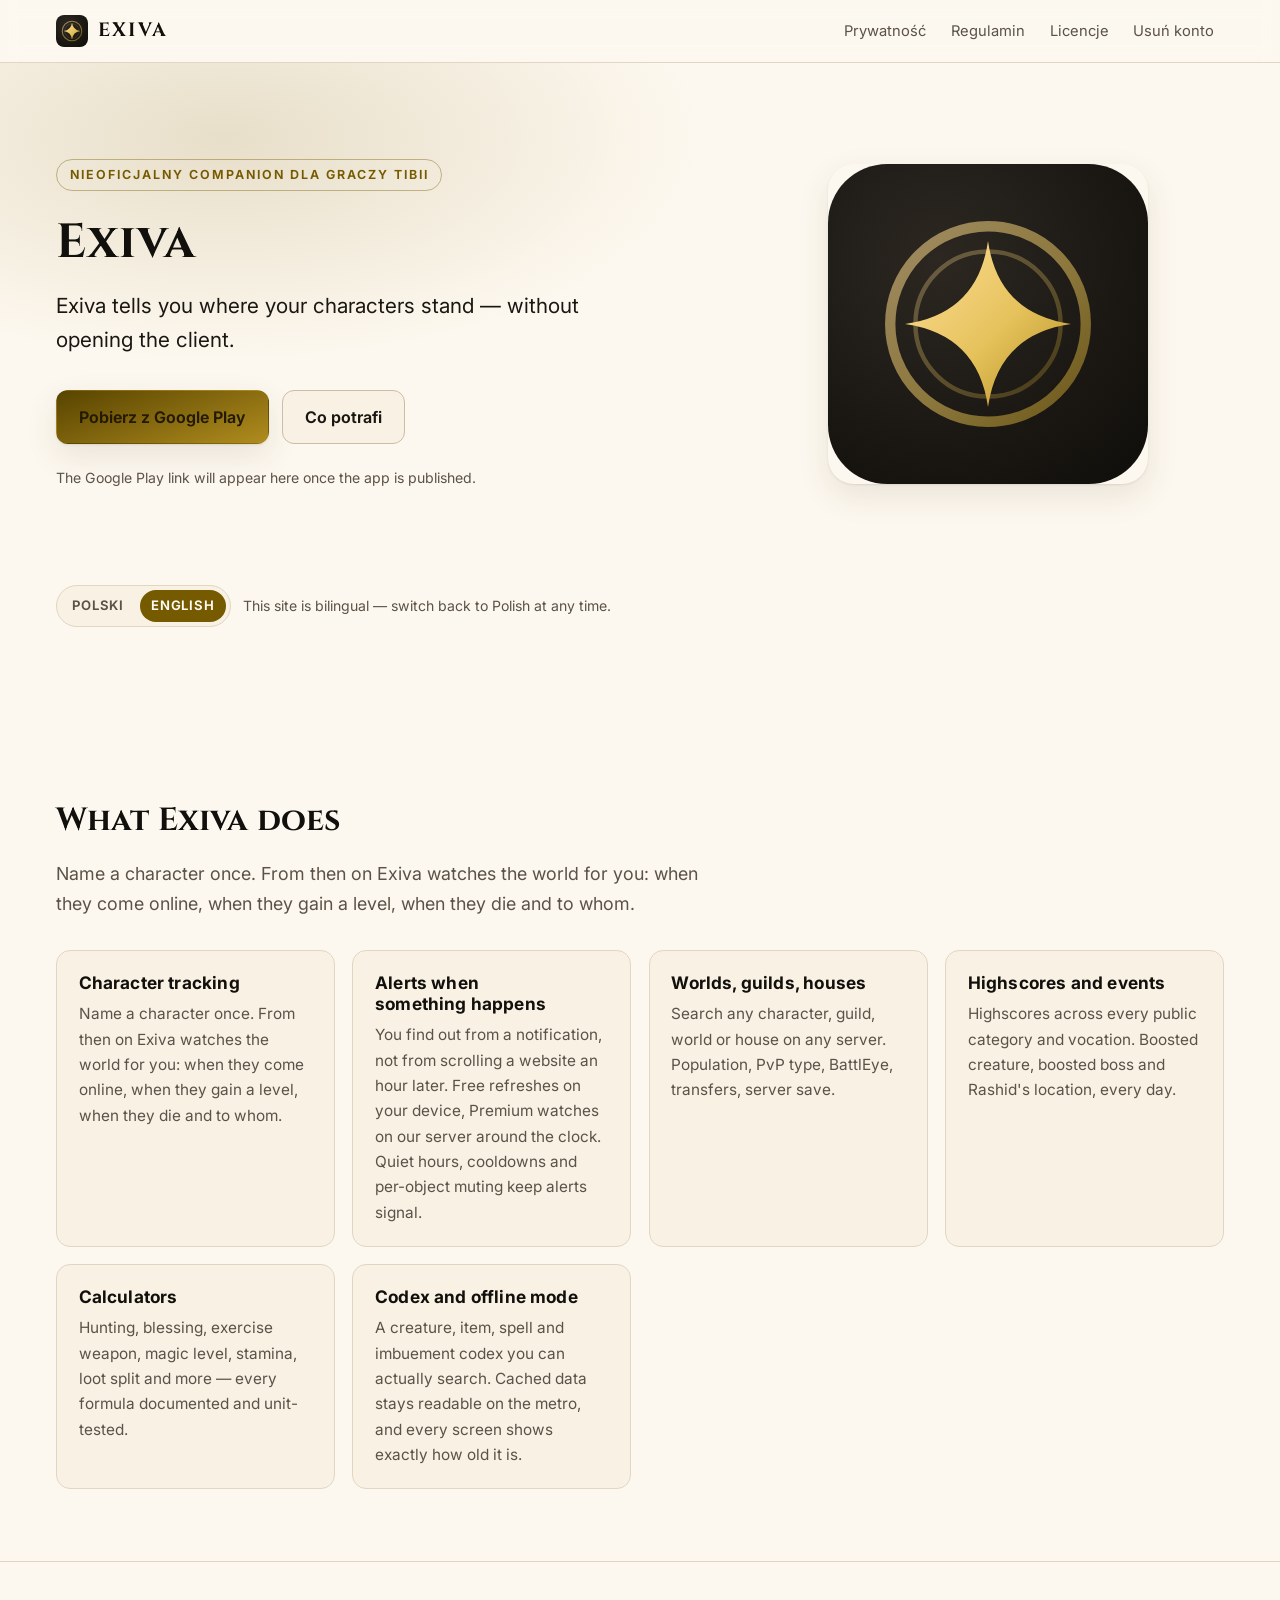
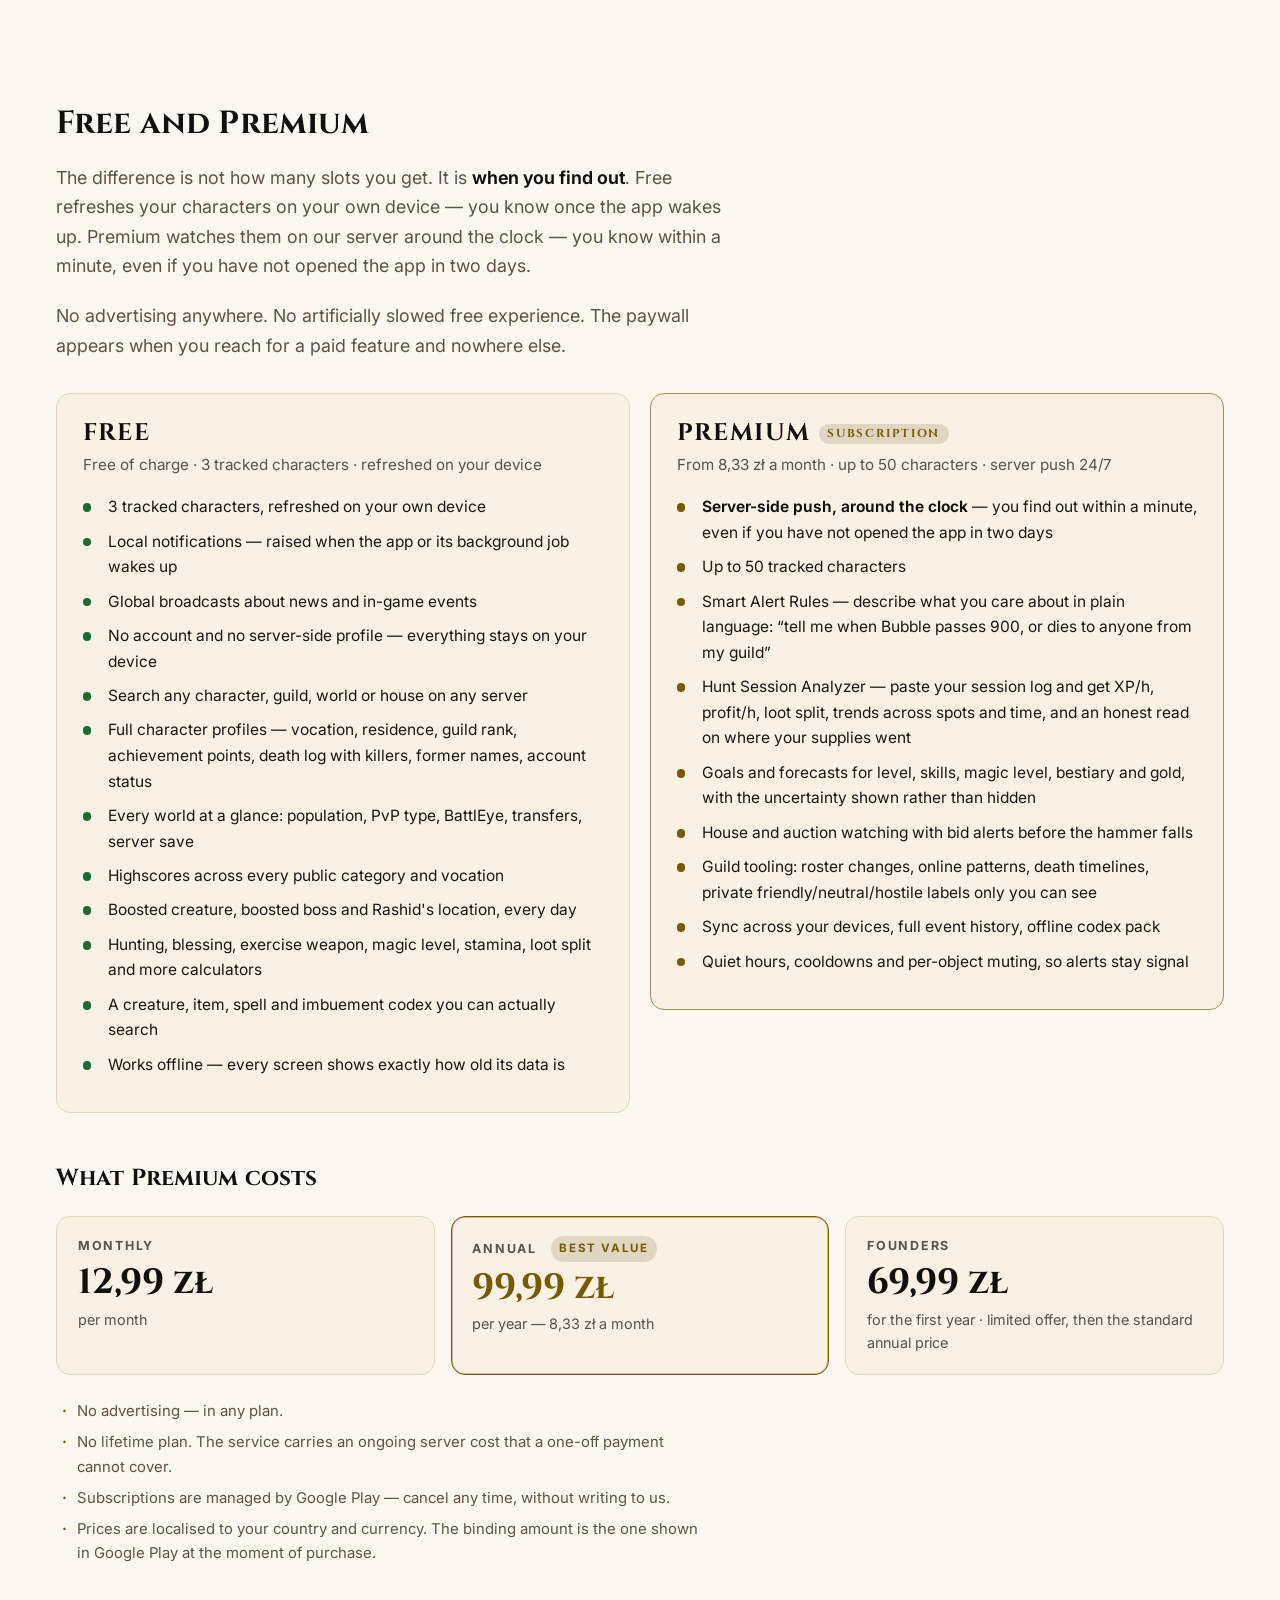
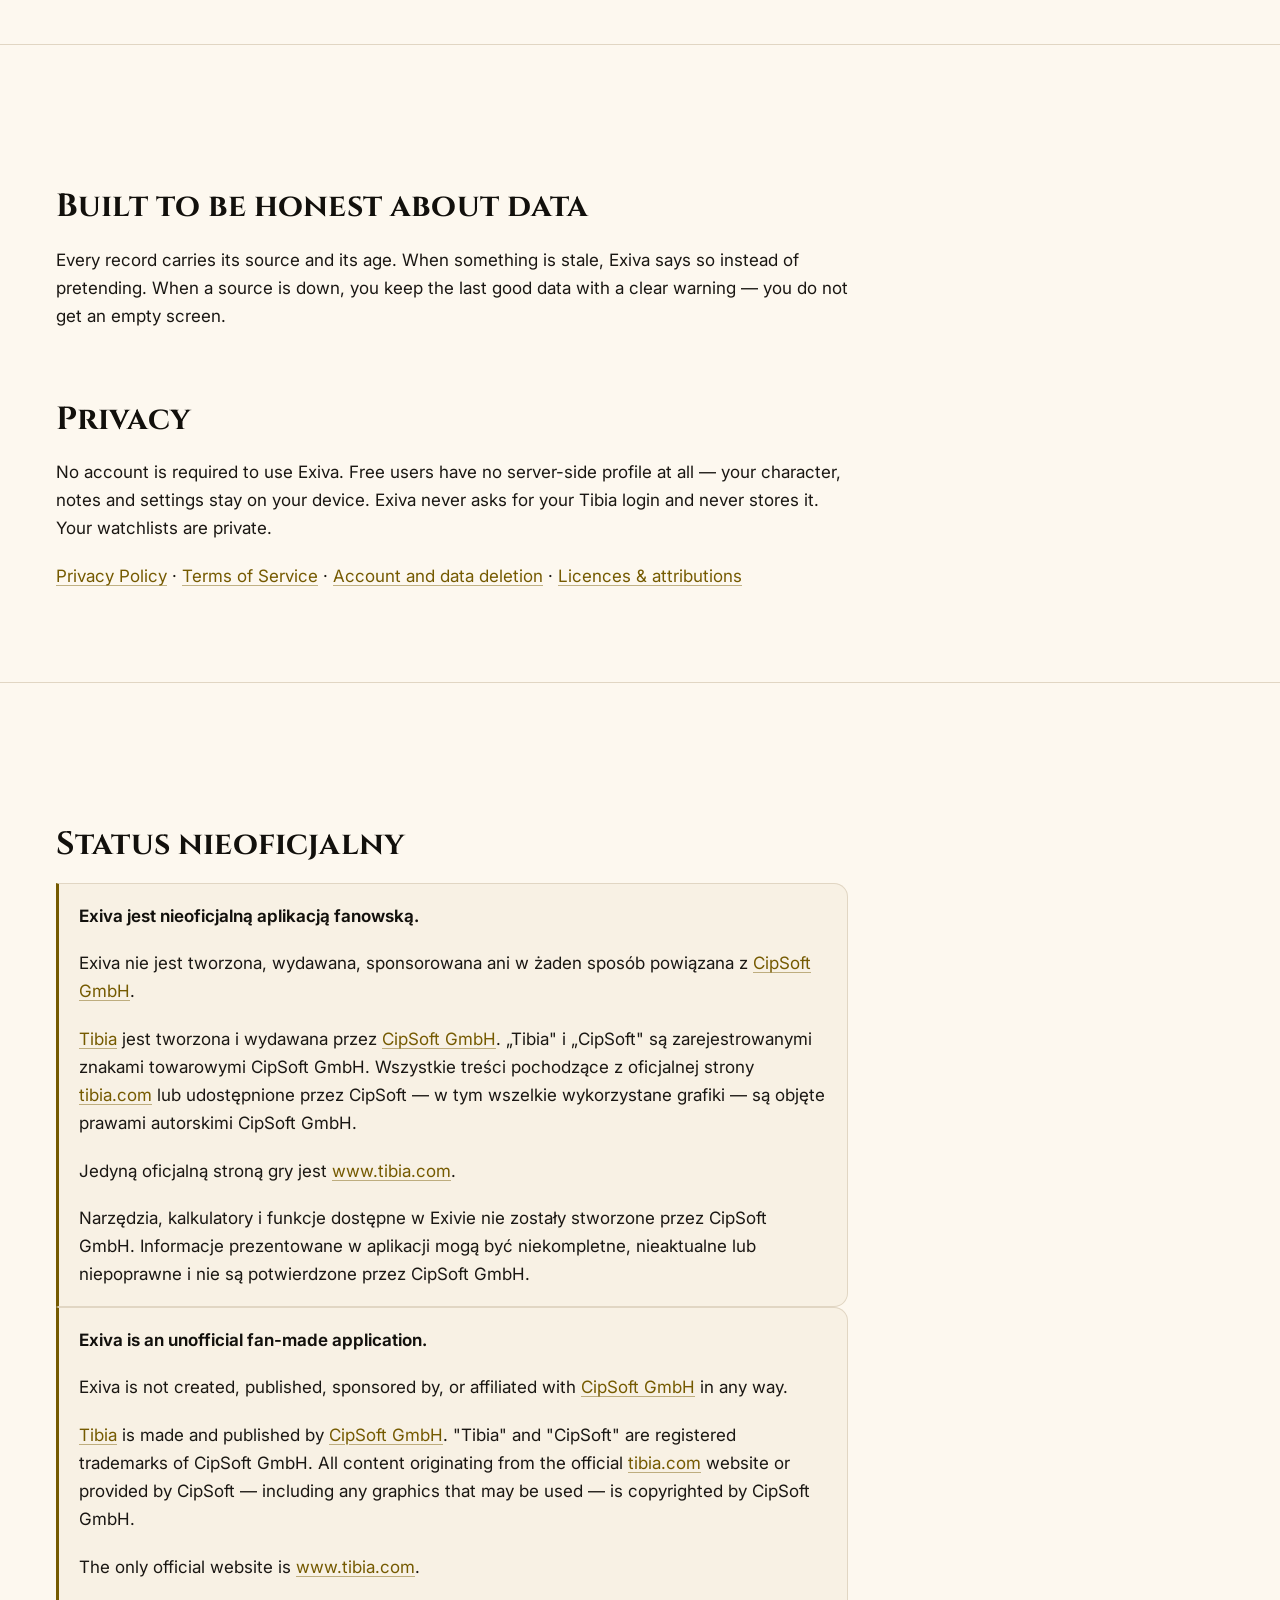
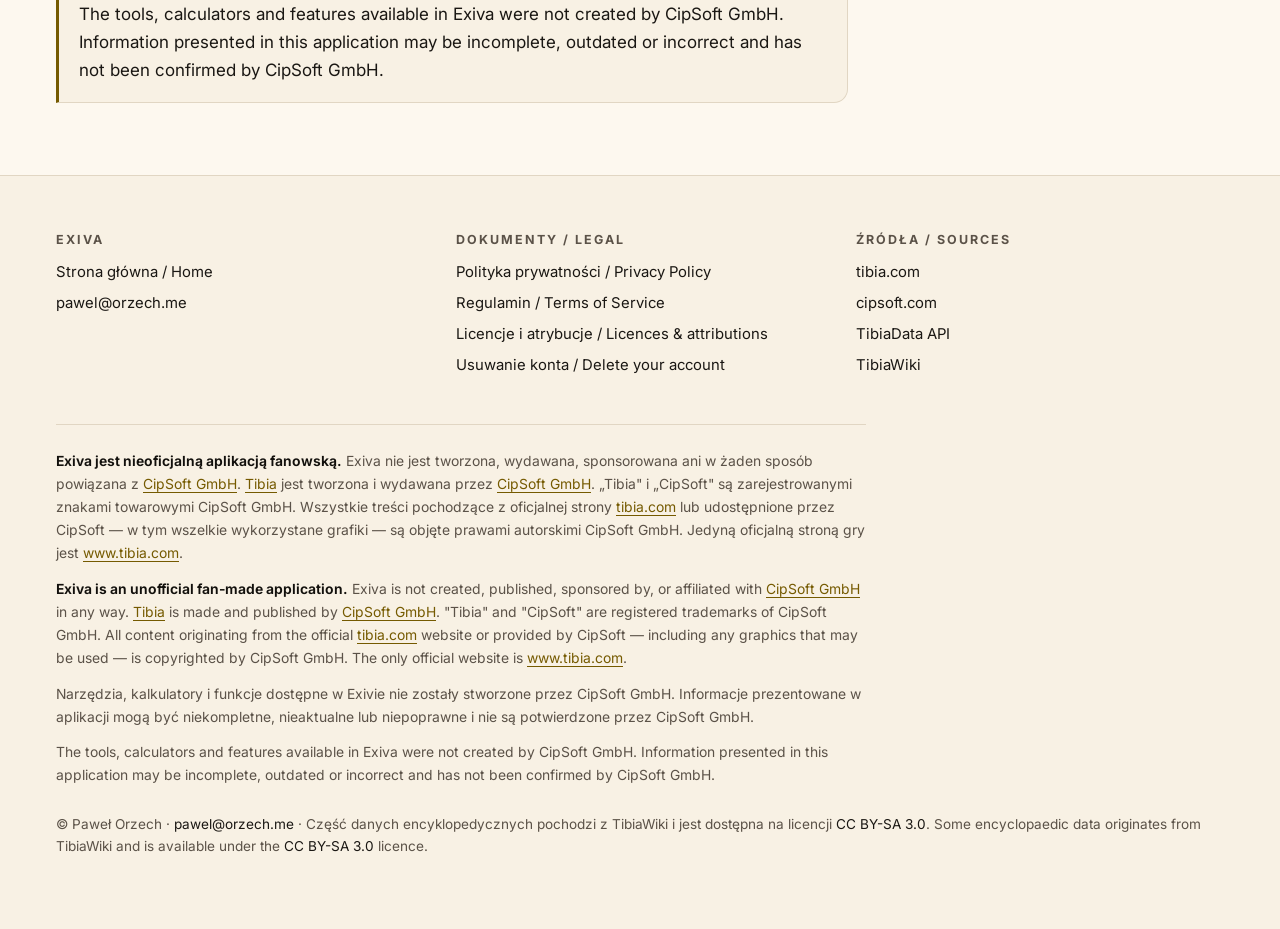
==== index.html @ 461ae7b5 "Free tier is 3 characters; server push is the paywall; publish pricing ADR-0013: Free tracks three c" ====
<!DOCTYPE html>
<html lang="pl">
<head>
<meta charset="utf-8">
<meta name="viewport" content="width=device-width, initial-scale=1">
<title>Exiva — nieoficjalny companion dla graczy Tibii</title>
<meta name="description" content="Śledź 3 postacie w Tibii za darmo. Premium dodaje push z serwera 24/7 i 50 postaci — od 8,33 zł miesięcznie. Nieoficjalna aplikacja fanowska na Androida. Bez reklam.">
<meta name="color-scheme" content="dark light">
<meta name="theme-color" content="#12100C" media="(prefers-color-scheme: dark)">
<meta name="theme-color" content="#FDF8EF" media="(prefers-color-scheme: light)">
<meta property="og:title" content="Exiva — nieoficjalny companion dla graczy Tibii">
<meta property="og:description" content="Śledź 3 postacie w Tibii za darmo. Premium dodaje push z serwera 24/7 i 50 postaci — od 8,33 zł miesięcznie. Nieoficjalna aplikacja fanowska na Androida. Bez reklam.">
<meta property="og:type" content="website">
<meta name="twitter:card" content="summary">
<link rel="icon" href="favicon.svg" type="image/svg+xml">
<link rel="preconnect" href="https://fonts.googleapis.com">
<link rel="preconnect" href="https://fonts.gstatic.com" crossorigin>
<link rel="stylesheet" href="https://fonts.googleapis.com/css2?family=Cinzel:wght@500;600;700&family=Inter:wght@400;500;600;700&display=swap">
<link rel="stylesheet" href="styles.css">
<script>
(function () {
  var root = document.documentElement;
  root.className += " js";
  document.addEventListener("DOMContentLoaded", function () {
    var buttons = Array.prototype.slice.call(document.querySelectorAll("[data-lang-btn]"));
    if (!buttons.length) return;
    function apply(lang) {
      Array.prototype.forEach.call(document.querySelectorAll("[data-lang]"), function (el) {
        if (el.getAttribute("data-lang") === lang) el.setAttribute("data-active", "");
        else el.removeAttribute("data-active");
      });
      buttons.forEach(function (b) {
        b.setAttribute("aria-pressed", b.getAttribute("data-lang-btn") === lang ? "true" : "false");
      });
      try { localStorage.setItem("exiva-lang", lang); } catch (e) {}
    }
    var saved = null;
    try { saved = localStorage.getItem("exiva-lang"); } catch (e) {}
    var guess = (navigator.language || "pl").toLowerCase().indexOf("pl") === 0 ? "pl" : "en";
    apply(saved === "pl" || saved === "en" ? saved : guess);
    buttons.forEach(function (b) {
      b.addEventListener("click", function () { apply(b.getAttribute("data-lang-btn")); });
    });
  });
})();
</script>
</head>
<body>
<a class="skip-link" href="#main">Przejdź do treści / Skip to content</a>
<header class="site-header">
  <div class="wrap">
    <a class="brand" href="index.html"><svg class="mark" width="32" height="32" viewBox="0 0 108 108" role="img" aria-label="Exiva" xmlns="http://www.w3.org/2000/svg">
  <defs>
    <linearGradient id="brand-indexhtml-gold" x1="0" y1="0" x2="1" y2="1">
      <stop offset="0%" stop-color="#FFDF98"/>
      <stop offset="55%" stop-color="#E6C25C"/>
      <stop offset="100%" stop-color="#B08C1E"/>
    </linearGradient>
    <radialGradient id="brand-indexhtml-bg" cx="0.35" cy="0.3" r="0.85">
      <stop offset="0%" stop-color="#2C2721"/>
      <stop offset="100%" stop-color="#12100C"/>
    </radialGradient>
  </defs>
  <rect width="108" height="108" rx="20" fill="url(#brand-indexhtml-bg)"/>
  <circle cx="54" cy="54" r="33" fill="none" stroke="url(#brand-indexhtml-gold)" stroke-width="3.5" opacity="0.55"/>
  <circle cx="54" cy="54" r="24.5" fill="none" stroke="url(#brand-indexhtml-gold)" stroke-width="1.5" opacity="0.3"/>
  <path d="M54 26 Q57.5 50.5 82 54 Q57.5 57.5 54 82 Q50.5 57.5 26 54 Q50.5 50.5 54 26 Z" fill="url(#brand-indexhtml-gold)"/>
</svg><span>Exiva</span></a>
    <nav class="site-nav" aria-label="Główna nawigacja / Main navigation">
      <a href="privacy.html"><span lang="pl">Prywatność</span> <span class="visually-hidden">/</span> <span lang="en" class="visually-hidden">Privacy</span></a>
      <a href="terms.html"><span lang="pl">Regulamin</span> <span class="visually-hidden">/</span> <span lang="en" class="visually-hidden">Terms</span></a>
      <a href="licenses.html"><span lang="pl">Licencje</span> <span class="visually-hidden">/</span> <span lang="en" class="visually-hidden">Licences</span></a>
      <a href="delete-account.html"><span lang="pl">Usuń konto</span> <span class="visually-hidden">/</span> <span lang="en" class="visually-hidden">Delete account</span></a>
    </nav>
  </div>
</header>
<main id="main">
<section class="hero">
  <div class="wrap hero-inner">
    <div>
      <span class="kicker" lang="pl">Nieoficjalny companion dla graczy Tibii</span>
      <h1>Exiva</h1>
      <p class="tagline" data-lang="pl" data-active lang="pl">Exiva mówi Ci, co dzieje się z Twoimi postaciami — bez odpalania klienta.</p>
      <p class="tagline" data-lang="en" lang="en">Exiva tells you where your characters stand — without opening the client.</p>
      <div class="cta-row">
        <a class="btn btn-primary" href="#" aria-describedby="play-note">
          <span lang="pl">Pobierz z Google Play</span>
        </a>
        <a class="btn btn-secondary" href="#funkcje"><span lang="pl">Co potrafi</span></a>
        <p class="cta-note" id="play-note">
          <span data-lang="pl" data-active lang="pl">Link do Google Play pojawi się tutaj po publikacji aplikacji.</span>
          <span data-lang="en" lang="en">The Google Play link will appear here once the app is published.</span>
        </p>
      </div>
    </div>
    <div class="hero-art">
      <svg class="" width="320" height="320" viewBox="0 0 108 108" role="img" aria-label="Logo Exiva — złota iskra w pierścieniach lokalizacji" xmlns="http://www.w3.org/2000/svg">
  <defs>
    <linearGradient id="hero-gold" x1="0" y1="0" x2="1" y2="1">
      <stop offset="0%" stop-color="#FFDF98"/>
      <stop offset="55%" stop-color="#E6C25C"/>
      <stop offset="100%" stop-color="#B08C1E"/>
    </linearGradient>
    <radialGradient id="hero-bg" cx="0.35" cy="0.3" r="0.85">
      <stop offset="0%" stop-color="#2C2721"/>
      <stop offset="100%" stop-color="#12100C"/>
    </radialGradient>
  </defs>
  <rect width="108" height="108" rx="20" fill="url(#hero-bg)"/>
  <circle cx="54" cy="54" r="33" fill="none" stroke="url(#hero-gold)" stroke-width="3.5" opacity="0.55"/>
  <circle cx="54" cy="54" r="24.5" fill="none" stroke="url(#hero-gold)" stroke-width="1.5" opacity="0.3"/>
  <path d="M54 26 Q57.5 50.5 82 54 Q57.5 57.5 54 82 Q50.5 57.5 26 54 Q50.5 50.5 54 26 Z" fill="url(#hero-gold)"/>
</svg>
    </div>
  </div>
</section>

<div class="wrap">
  <div class="prose">
<div class="lang-bar">
  <div class="lang-switch" role="group" aria-label="Język / Language">
    <button type="button" data-lang-btn="pl" aria-pressed="true" lang="pl">Polski</button>
    <button type="button" data-lang-btn="en" aria-pressed="false" lang="en">English</button>
  </div>
  <p class="hint" data-lang="pl" data-active lang="pl">Strona jest dwujęzyczna — przełącz na angielski w dowolnej chwili.</p>
  <p class="hint" data-lang="en" lang="en">This site is bilingual — switch back to Polish at any time.</p>
</div>
  </div>
</div>

<section class="section" id="funkcje">
  <div class="wrap">
    <div data-lang="pl" data-active lang="pl">
      <h2>Co robi Exiva</h2>
      <p class="lede">Podajesz nazwę postaci raz. Od tego momentu Exiva pilnuje świata za Ciebie: kiedy wchodzi online, kiedy wbija level, kiedy ginie i od kogo.</p>
      <div class="grid">
        <article class="card"><h3>Śledzenie postaci</h3><p>Podajesz nazwę postaci raz. Exiva pilnuje świata za Ciebie: kiedy wchodzi online, kiedy wbija level, kiedy ginie i od kogo.</p></article>
        <article class="card"><h3>Alerty, gdy coś się dzieje</h3><p>Dowiadujesz się z powiadomienia, a nie z przewijania strony godzinę później. Free odświeża na urządzeniu, Premium pilnuje na serwerze przez całą dobę. Quiet hours, cooldowny i wyciszanie pojedynczych obiektów.</p></article>
        <article class="card"><h3>Światy, gildie, domy</h3><p>Wyszukiwanie dowolnej postaci, gildii, świata i domu na każdym serwerze. Populacja, typ PvP, BattlEye, transfery, server save.</p></article>
        <article class="card"><h3>Highscores i eventy</h3><p>Highscores we wszystkich publicznych kategoriach i vocation. Boosted creature, boosted boss i lokalizacja Rashida — codziennie.</p></article>
        <article class="card"><h3>Kalkulatory</h3><p>Blessing, exercise weapons, magic level, stamina, podział lootu i więcej — każdy wzór udokumentowany i pokryty testami.</p></article>
        <article class="card"><h3>Codex i tryb offline</h3><p>Codex potworów, przedmiotów, czarów i imbuementów, w którym da się szukać. Dane z cache czytasz w metrze, a każdy ekran pokazuje, ile mają lat.</p></article>
      </div>
    </div>
    <div data-lang="en" lang="en">
      <h2>What Exiva does</h2>
      <p class="lede">Name a character once. From then on Exiva watches the world for you: when they come online, when they gain a level, when they die and to whom.</p>
      <div class="grid">
        <article class="card"><h3>Character tracking</h3><p>Name a character once. From then on Exiva watches the world for you: when they come online, when they gain a level, when they die and to whom.</p></article>
        <article class="card"><h3>Alerts when something happens</h3><p>You find out from a notification, not from scrolling a website an hour later. Free refreshes on your device, Premium watches on our server around the clock. Quiet hours, cooldowns and per-object muting keep alerts signal.</p></article>
        <article class="card"><h3>Worlds, guilds, houses</h3><p>Search any character, guild, world or house on any server. Population, PvP type, BattlEye, transfers, server save.</p></article>
        <article class="card"><h3>Highscores and events</h3><p>Highscores across every public category and vocation. Boosted creature, boosted boss and Rashid's location, every day.</p></article>
        <article class="card"><h3>Calculators</h3><p>Hunting, blessing, exercise weapon, magic level, stamina, loot split and more — every formula documented and unit-tested.</p></article>
        <article class="card"><h3>Codex and offline mode</h3><p>A creature, item, spell and imbuement codex you can actually search. Cached data stays readable on the metro, and every screen shows exactly how old it is.</p></article>
      </div>
    </div>
  </div>
</section>

<section class="section" id="cennik">
  <div class="wrap">
    <div data-lang="pl" data-active lang="pl">
      <h2>Free i Premium</h2>
      <p class="lede">Różnica nie polega na tym, ile slotów dostajesz. Polega na tym, <strong>kiedy się dowiadujesz</strong>. Free odświeża Twoje postacie na Twoim urządzeniu — wiesz, gdy aplikacja się obudzi. Premium pilnuje ich na naszym serwerze przez całą dobę — wiesz w ciągu minuty, nawet jeśli nie otwierałeś aplikacji od dwóch dni.</p>
      <p class="lede">Zero reklam. Zero sztucznie spowolnionej wersji darmowej. Paywall pojawia się, gdy sięgasz po płatną funkcję — i nigdzie indziej.</p>
      <div class="tiers">
        <article class="tier">
          <h3>Free</h3>
          <p class="price">Za darmo · 3 śledzone postacie · odświeżanie na urządzeniu</p>
          <ul>
            <li>3 śledzone postacie, odświeżane na Twoim urządzeniu</li>
            <li>Powiadomienia lokalne — gdy aplikacja albo jej zadanie w tle się obudzi</li>
            <li>Globalne powiadomienia o newsach i wydarzeniach w grze</li>
            <li>Bez konta i bez profilu na serwerze — wszystko zostaje na urządzeniu</li>
            <li>Wyszukiwanie dowolnej postaci, gildii, świata i domu na każdym serwerze</li>
            <li>Pełne profile postaci — vocation, rezydencja, ranga w gildii, punkty osiągnięć, log śmierci z zabójcami, poprzednie nazwy, status konta</li>
            <li>Wszystkie światy na jednym ekranie: populacja, typ PvP, BattlEye, transfery, server save</li>
            <li>Highscores we wszystkich publicznych kategoriach i vocation</li>
            <li>Boosted creature, boosted boss i lokalizacja Rashida — codziennie</li>
            <li>Kalkulatory: blessing, exercise weapons, magic level, stamina, podział lootu i więcej</li>
            <li>Codex potworów, przedmiotów, czarów i imbuementów, w którym da się szukać</li>
            <li>Działa offline — każdy ekran pokazuje wiek danych</li>
          </ul>
        </article>
        <article class="tier is-premium">
          <h3>Premium<span class="badge">Subskrypcja</span></h3>
          <p class="price">Od 8,33 zł miesięcznie · do 50 postaci · push z serwera 24/7</p>
          <ul>
            <li><strong>Push z serwera, całą dobę</strong> — dowiadujesz się w ciągu minuty, nawet jeśli nie otwierałeś aplikacji od dwóch dni</li>
            <li>Do 50 śledzonych postaci</li>
            <li>Smart Alert Rules — opisujesz zwykłym zdaniem, co Cię interesuje: „daj znać, jak Bubble przekroczy 900 albo zginie od kogoś z mojej gildii”</li>
            <li>Hunt Session Analyzer — wklejasz log sesji i dostajesz XP/h, profit/h, podział lootu, trendy między spotami i okresami oraz uczciwą odpowiedź, gdzie poszły supplies</li>
            <li>Cele i prognozy — level, skille, magic level, bestiary, złoto — z jawnie pokazaną niepewnością, a nie ukrytą</li>
            <li>Obserwowanie domów i aukcji z alertem, zanim licytacja się skończy</li>
            <li>Narzędzia gildyjne: zmiany składu, wzorce aktywności, oś czasu śmierci, prywatne etykiety friendly/neutral/hostile, które widzisz tylko Ty</li>
            <li>Synchronizacja między urządzeniami, pełna historia zdarzeń, codex offline</li>
            <li>Quiet hours, cooldowny i wyciszanie pojedynczych obiektów</li>
          </ul>
        </article>
      </div>
      <h3 id="ceny">Ile kosztuje Premium</h3>
      <div class="prices" aria-label="Ceny Premium">
        <div class="price-card">
          <p class="plan">Miesięcznie</p>
          <p class="amount">12,99 zł</p>
          <p class="per">za miesiąc</p>
        </div>
        <div class="price-card is-best">
          <p class="plan">Rocznie<span class="badge">Najlepsza opcja</span></p>
          <p class="amount">99,99 zł</p>
          <p class="per">za rok — 8,33 zł miesięcznie</p>
        </div>
        <div class="price-card">
          <p class="plan">Founders</p>
          <p class="amount">69,99 zł</p>
          <p class="per">za pierwszy rok · oferta ograniczona, potem cena standardowa planu rocznego</p>
        </div>
      </div>
      <ul class="price-notes">
        <li>Bez reklam — w żadnym planie.</li>
        <li>Bez planu lifetime. Usługa generuje stały koszt serwerowy, którego jednorazowa opłata nie pokryje.</li>
        <li>Subskrypcją zarządza Google Play — anulujesz w każdej chwili, bez pisania do nas.</li>
        <li>Ceny są lokalizowane do Twojego kraju i waluty. Wiążąca jest kwota widoczna w Google Play w chwili zakupu.</li>
      </ul>
    </div>
    <div data-lang="en" lang="en">
      <h2>Free and Premium</h2>
      <p class="lede">The difference is not how many slots you get. It is <strong>when you find out</strong>. Free refreshes your characters on your own device — you know once the app wakes up. Premium watches them on our server around the clock — you know within a minute, even if you have not opened the app in two days.</p>
      <p class="lede">No advertising anywhere. No artificially slowed free experience. The paywall appears when you reach for a paid feature and nowhere else.</p>
      <div class="tiers">
        <article class="tier">
          <h3>Free</h3>
          <p class="price">Free of charge · 3 tracked characters · refreshed on your device</p>
          <ul>
            <li>3 tracked characters, refreshed on your own device</li>
            <li>Local notifications — raised when the app or its background job wakes up</li>
            <li>Global broadcasts about news and in-game events</li>
            <li>No account and no server-side profile — everything stays on your device</li>
            <li>Search any character, guild, world or house on any server</li>
            <li>Full character profiles — vocation, residence, guild rank, achievement points, death log with killers, former names, account status</li>
            <li>Every world at a glance: population, PvP type, BattlEye, transfers, server save</li>
            <li>Highscores across every public category and vocation</li>
            <li>Boosted creature, boosted boss and Rashid's location, every day</li>
            <li>Hunting, blessing, exercise weapon, magic level, stamina, loot split and more calculators</li>
            <li>A creature, item, spell and imbuement codex you can actually search</li>
            <li>Works offline — every screen shows exactly how old its data is</li>
          </ul>
        </article>
        <article class="tier is-premium">
          <h3>Premium<span class="badge">Subscription</span></h3>
          <p class="price">From 8,33 zł a month · up to 50 characters · server push 24/7</p>
          <ul>
            <li><strong>Server-side push, around the clock</strong> — you find out within a minute, even if you have not opened the app in two days</li>
            <li>Up to 50 tracked characters</li>
            <li>Smart Alert Rules — describe what you care about in plain language: “tell me when Bubble passes 900, or dies to anyone from my guild”</li>
            <li>Hunt Session Analyzer — paste your session log and get XP/h, profit/h, loot split, trends across spots and time, and an honest read on where your supplies went</li>
            <li>Goals and forecasts for level, skills, magic level, bestiary and gold, with the uncertainty shown rather than hidden</li>
            <li>House and auction watching with bid alerts before the hammer falls</li>
            <li>Guild tooling: roster changes, online patterns, death timelines, private friendly/neutral/hostile labels only you can see</li>
            <li>Sync across your devices, full event history, offline codex pack</li>
            <li>Quiet hours, cooldowns and per-object muting, so alerts stay signal</li>
          </ul>
        </article>
      </div>
      <h3>What Premium costs</h3>
      <div class="prices" aria-label="Premium pricing">
        <div class="price-card">
          <p class="plan">Monthly</p>
          <p class="amount">12,99 zł</p>
          <p class="per">per month</p>
        </div>
        <div class="price-card is-best">
          <p class="plan">Annual<span class="badge">Best value</span></p>
          <p class="amount">99,99 zł</p>
          <p class="per">per year — 8,33 zł a month</p>
        </div>
        <div class="price-card">
          <p class="plan">Founders</p>
          <p class="amount">69,99 zł</p>
          <p class="per">for the first year · limited offer, then the standard annual price</p>
        </div>
      </div>
      <ul class="price-notes">
        <li>No advertising — in any plan.</li>
        <li>No lifetime plan. The service carries an ongoing server cost that a one-off payment cannot cover.</li>
        <li>Subscriptions are managed by Google Play — cancel any time, without writing to us.</li>
        <li>Prices are localised to your country and currency. The binding amount is the one shown in Google Play at the moment of purchase.</li>
      </ul>
    </div>
  </div>
</section>

<section class="section" id="dane">
  <div class="wrap">
    <div class="prose" data-lang="pl" data-active lang="pl">
      <h2>Uczciwość wobec danych</h2>
      <p>Każdy rekord ma zapisane źródło i wiek. Gdy dane są przeterminowane, Exiva to mówi, zamiast udawać. Gdy źródło padnie, zostajesz z ostatnimi dobrymi danymi i wyraźnym ostrzeżeniem — a nie z pustym ekranem.</p>
      <h2>Prywatność</h2>
      <p>Do korzystania z Exivy nie potrzebujesz konta. Użytkownik darmowy nie ma w ogóle profilu po stronie serwera — postać, notatki i ustawienia zostają na Twoim urządzeniu. Exiva nigdy nie prosi o dane logowania do Tibii i nigdy ich nie przechowuje. Twoje listy obserwowanych są prywatne.</p>
      <p><a href="privacy.html">Polityka prywatności</a> · <a href="terms.html">Regulamin</a> · <a href="delete-account.html">Usuwanie konta i danych</a> · <a href="licenses.html">Licencje i atrybucje</a></p>
    </div>
    <div class="prose" data-lang="en" lang="en">
      <h2>Built to be honest about data</h2>
      <p>Every record carries its source and its age. When something is stale, Exiva says so instead of pretending. When a source is down, you keep the last good data with a clear warning — you do not get an empty screen.</p>
      <h2>Privacy</h2>
      <p>No account is required to use Exiva. Free users have no server-side profile at all — your character, notes and settings stay on your device. Exiva never asks for your Tibia login and never stores it. Your watchlists are private.</p>
      <p><a href="privacy.html">Privacy Policy</a> · <a href="terms.html">Terms of Service</a> · <a href="delete-account.html">Account and data deletion</a> · <a href="licenses.html">Licences &amp; attributions</a></p>
    </div>
  </div>
</section>

<section class="section" id="disclaimer">
  <div class="wrap">
    <div class="prose">
      <h2>Status nieoficjalny <span class="visually-hidden">/ Unofficial status</span></h2>
      <div class="callout" lang="pl">
        <p><strong>Exiva jest nieoficjalną aplikacją fanowską.</strong></p>
        <p>Exiva nie jest tworzona, wydawana, sponsorowana ani w żaden sposób powiązana z <a href="https://www.cipsoft.com" rel="noopener noreferrer" target="_blank">CipSoft GmbH</a>.</p>
        <p><a href="https://www.tibia.com" rel="noopener noreferrer" target="_blank">Tibia</a> jest tworzona i wydawana przez <a href="https://www.cipsoft.com" rel="noopener noreferrer" target="_blank">CipSoft GmbH</a>. „Tibia" i „CipSoft" są zarejestrowanymi znakami towarowymi CipSoft GmbH. Wszystkie treści pochodzące z oficjalnej strony <a href="https://www.tibia.com" rel="noopener noreferrer" target="_blank">tibia.com</a> lub udostępnione przez CipSoft — w tym wszelkie wykorzystane grafiki — są objęte prawami autorskimi CipSoft GmbH.</p>
        <p>Jedyną oficjalną stroną gry jest <a href="https://www.tibia.com" rel="noopener noreferrer" target="_blank">www.tibia.com</a>.</p>
        <p>Narzędzia, kalkulatory i funkcje dostępne w Exivie nie zostały stworzone przez CipSoft GmbH. Informacje prezentowane w aplikacji mogą być niekompletne, nieaktualne lub niepoprawne i nie są potwierdzone przez CipSoft GmbH.</p>
      </div>
      <div class="callout" lang="en">
        <p><strong>Exiva is an unofficial fan-made application.</strong></p>
        <p>Exiva is not created, published, sponsored by, or affiliated with <a href="https://www.cipsoft.com" rel="noopener noreferrer" target="_blank">CipSoft GmbH</a> in any way.</p>
        <p><a href="https://www.tibia.com" rel="noopener noreferrer" target="_blank">Tibia</a> is made and published by <a href="https://www.cipsoft.com" rel="noopener noreferrer" target="_blank">CipSoft GmbH</a>. "Tibia" and "CipSoft" are registered trademarks of CipSoft GmbH. All content originating from the official <a href="https://www.tibia.com" rel="noopener noreferrer" target="_blank">tibia.com</a> website or provided by CipSoft — including any graphics that may be used — is copyrighted by CipSoft GmbH.</p>
        <p>The only official website is <a href="https://www.tibia.com" rel="noopener noreferrer" target="_blank">www.tibia.com</a>.</p>
        <p>The tools, calculators and features available in Exiva were not created by CipSoft GmbH. Information presented in this application may be incomplete, outdated or incorrect and has not been confirmed by CipSoft GmbH.</p>
      </div>
    </div>
  </div>
</section>
</main>
<footer class="site-footer">
  <div class="wrap">
    <div class="footer-grid">
      <div>
        <h2>Exiva</h2>
        <ul>
          <li><a href="index.html">Strona główna / Home</a></li>
          <li><a href="mailto:pawel@orzech.me">pawel@orzech.me</a></li>
        </ul>
      </div>
      <div>
        <h2>Dokumenty / Legal</h2>
        <ul>
          <li><a href="privacy.html">Polityka prywatności / Privacy Policy</a></li>
          <li><a href="terms.html">Regulamin / Terms of Service</a></li>
          <li><a href="licenses.html">Licencje i atrybucje / Licences &amp; attributions</a></li>
          <li><a href="delete-account.html">Usuwanie konta / Delete your account</a></li>
        </ul>
      </div>
      <div>
        <h2>Źródła / Sources</h2>
        <ul>
          <li><a href="https://www.tibia.com" rel="noopener noreferrer" target="_blank">tibia.com</a></li>
          <li><a href="https://www.cipsoft.com" rel="noopener noreferrer" target="_blank">cipsoft.com</a></li>
          <li><a href="https://tibiadata.com" rel="noopener noreferrer" target="_blank">TibiaData API</a></li>
          <li><a href="https://tibia.fandom.com" rel="noopener noreferrer" target="_blank">TibiaWiki</a></li>
        </ul>
      </div>
    </div>

    <div class="disclaimer">
      <p lang="pl"><strong>Exiva jest nieoficjalną aplikacją fanowską.</strong> Exiva nie jest tworzona, wydawana, sponsorowana ani w żaden sposób powiązana z <a href="https://www.cipsoft.com" rel="noopener noreferrer" target="_blank">CipSoft GmbH</a>. <a href="https://www.tibia.com" rel="noopener noreferrer" target="_blank">Tibia</a> jest tworzona i wydawana przez <a href="https://www.cipsoft.com" rel="noopener noreferrer" target="_blank">CipSoft GmbH</a>. „Tibia" i „CipSoft" są zarejestrowanymi znakami towarowymi CipSoft GmbH. Wszystkie treści pochodzące z oficjalnej strony <a href="https://www.tibia.com" rel="noopener noreferrer" target="_blank">tibia.com</a> lub udostępnione przez CipSoft — w tym wszelkie wykorzystane grafiki — są objęte prawami autorskimi CipSoft GmbH. Jedyną oficjalną stroną gry jest <a href="https://www.tibia.com" rel="noopener noreferrer" target="_blank">www.tibia.com</a>.</p>
      <p lang="en"><strong>Exiva is an unofficial fan-made application.</strong> Exiva is not created, published, sponsored by, or affiliated with <a href="https://www.cipsoft.com" rel="noopener noreferrer" target="_blank">CipSoft GmbH</a> in any way. <a href="https://www.tibia.com" rel="noopener noreferrer" target="_blank">Tibia</a> is made and published by <a href="https://www.cipsoft.com" rel="noopener noreferrer" target="_blank">CipSoft GmbH</a>. "Tibia" and "CipSoft" are registered trademarks of CipSoft GmbH. All content originating from the official <a href="https://www.tibia.com" rel="noopener noreferrer" target="_blank">tibia.com</a> website or provided by CipSoft — including any graphics that may be used — is copyrighted by CipSoft GmbH. The only official website is <a href="https://www.tibia.com" rel="noopener noreferrer" target="_blank">www.tibia.com</a>.</p>
      <p lang="pl">Narzędzia, kalkulatory i funkcje dostępne w Exivie nie zostały stworzone przez CipSoft GmbH. Informacje prezentowane w aplikacji mogą być niekompletne, nieaktualne lub niepoprawne i nie są potwierdzone przez CipSoft GmbH.</p>
      <p lang="en">The tools, calculators and features available in Exiva were not created by CipSoft GmbH. Information presented in this application may be incomplete, outdated or incorrect and has not been confirmed by CipSoft GmbH.</p>
    </div>

    <p class="colophon">© Paweł Orzech · <a href="mailto:pawel@orzech.me">pawel@orzech.me</a> · <span lang="pl">Część danych encyklopedycznych pochodzi z TibiaWiki i jest dostępna na licencji <a href="https://creativecommons.org/licenses/by-sa/3.0/" rel="noopener noreferrer" target="_blank">CC BY-SA 3.0</a>.</span> <span lang="en">Some encyclopaedic data originates from TibiaWiki and is available under the <a href="https://creativecommons.org/licenses/by-sa/3.0/" rel="noopener noreferrer" target="_blank">CC BY-SA 3.0</a> licence.</span></p>
  </div>
</footer>
</body>
</html>
---- styles.css ----
/* ==========================================================================
   Exiva — public site
   Dark: obsidian + dimmed gold. Light: parchment. No frameworks, no build step.
   ========================================================================== */

:root {
  color-scheme: dark light;

  --bg: #12100c;
  --surface: #1a1713;
  --surface-2: #231f1a;
  --surface-3: #2c2721;
  --border: #373029;
  --border-strong: #423a32;

  --text: #e9e0d2;
  --text-strong: #fffbf5;
  --muted: #a89c8e;

  --gold: #e6c25c;
  --gold-bright: #ffdf98;
  --gold-deep: #b08c1e;
  --on-gold: #241a00;

  --ruby: #ffb4ab;
  --green: #7cd992;
  --mana: #9ccaff;
  --stale: #e0a458;

  --shadow: 0 1px 2px rgba(0, 0, 0, .5), 0 12px 32px rgba(0, 0, 0, .35);
  --radius: 14px;
  --measure: 72ch;

  --font-display: "Cinzel", Georgia, "Times New Roman", serif;
  --font-body: "Inter", -apple-system, BlinkMacSystemFont, "Segoe UI", Roboto, Helvetica, Arial, sans-serif;
  --font-mono: ui-monospace, SFMono-Regular, Menlo, Consolas, monospace;
}

@media (prefers-color-scheme: light) {
  :root {
    --bg: #fdf8ef;
    --surface: #f8f1e4;
    --surface-2: #ede3d2;
    --surface-3: #e1d6c3;
    --border: #e1d6c3;
    --border-strong: #cbbda6;

    --text: #1a1713;
    --text-strong: #12100c;
    --muted: #5b5248;

    --gold: #755a00;
    --gold-bright: #584400;
    --gold-deep: #b08c1e;
    --on-gold: #fffbf5;

    --ruby: #93000f;
    --green: #1d6b34;
    --mana: #004880;
    --stale: #7a4900;

    --shadow: 0 1px 2px rgba(60, 45, 15, .10), 0 12px 32px rgba(60, 45, 15, .10);
  }
}

/* --------------------------------------------------------------- base ---- */

*,
*::before,
*::after { box-sizing: border-box; }

html {
  -webkit-text-size-adjust: 100%;
  scroll-behavior: smooth;
}

body {
  margin: 0;
  background: var(--bg);
  color: var(--text);
  font-family: var(--font-body);
  font-size: 1.0625rem;
  line-height: 1.65;
  font-synthesis-weight: none;
  text-rendering: optimizeLegibility;
  -webkit-font-smoothing: antialiased;
}

h1, h2, h3, h4, h5, h6 {
  font-family: var(--font-display);
  color: var(--text-strong);
  line-height: 1.22;
  letter-spacing: .005em;
  margin: 2.2em 0 .6em;
  text-wrap: balance;
}

h1 { font-size: clamp(1.9rem, 1.3rem + 2.6vw, 3rem); margin-top: 0; }
h2 { font-size: clamp(1.45rem, 1.15rem + 1.3vw, 2rem); }
h3 { font-size: clamp(1.2rem, 1.05rem + .7vw, 1.45rem); }
h4 { font-size: 1.08rem; font-family: var(--font-body); font-weight: 700; letter-spacing: .01em; }

p, ul, ol, blockquote, pre, .table-wrap, figure { margin: 0 0 1.15em; }

a {
  color: var(--gold);
  text-decoration-color: color-mix(in srgb, var(--gold) 45%, transparent);
  text-underline-offset: .18em;
}
a:hover { color: var(--gold-bright); text-decoration-color: currentColor; }

:focus-visible {
  outline: 3px solid var(--gold);
  outline-offset: 3px;
  border-radius: 4px;
}

strong { color: var(--text-strong); font-weight: 650; }

code {
  font-family: var(--font-mono);
  font-size: .88em;
  background: var(--surface-2);
  border: 1px solid var(--border);
  border-radius: 5px;
  padding: .1em .35em;
  overflow-wrap: anywhere;
}

pre {
  background: var(--surface-2);
  border: 1px solid var(--border);
  border-radius: var(--radius);
  padding: 1rem 1.1rem;
  overflow-x: auto;
}
pre code { background: none; border: 0; padding: 0; font-size: .85rem; }

hr {
  border: 0;
  height: 1px;
  background: linear-gradient(90deg, transparent, var(--border-strong), transparent);
  margin: 2.6em 0;
}

ul, ol { padding-left: 1.35em; }
li { margin: .35em 0; }
li > ul, li > ol { margin: .4em 0 .2em; }

blockquote {
  margin-inline: 0;
  padding: .9rem 1.15rem;
  background: var(--surface);
  border: 1px solid var(--border);
  border-left: 3px solid var(--gold-deep);
  border-radius: 0 var(--radius) var(--radius) 0;
}
blockquote > :last-child { margin-bottom: 0; }

img, svg { max-width: 100%; height: auto; }

/* -------------------------------------------------------------- tables ---- */

.table-wrap {
  overflow-x: auto;
  border: 1px solid var(--border);
  border-radius: var(--radius);
  background: var(--surface);
  -webkit-overflow-scrolling: touch;
}

table {
  border-collapse: collapse;
  width: 100%;
  min-width: 32rem;
  font-size: .95rem;
}

th, td {
  text-align: left;
  vertical-align: top;
  padding: .7rem .85rem;
  border-bottom: 1px solid var(--border);
}

th {
  font-family: var(--font-body);
  font-weight: 650;
  color: var(--text-strong);
  background: var(--surface-2);
  white-space: nowrap;
}

tbody tr:last-child td { border-bottom: 0; }

/* ------------------------------------------------------------- layout ---- */

.wrap {
  width: 100%;
  max-width: 78rem;
  margin-inline: auto;
  padding-inline: clamp(1rem, 4vw, 2.5rem);
}

.prose { max-width: var(--measure); }

.skip-link {
  position: absolute;
  left: -9999px;
  top: 0;
  background: var(--gold);
  color: var(--on-gold);
  padding: .6rem 1rem;
  border-radius: 0 0 8px 0;
  font-weight: 650;
  z-index: 50;
}
.skip-link:focus { left: 0; }

/* ------------------------------------------------------------- header ---- */

.site-header {
  border-bottom: 1px solid var(--border);
  background: color-mix(in srgb, var(--bg) 88%, transparent);
  backdrop-filter: blur(8px);
  position: sticky;
  top: 0;
  z-index: 20;
}

.site-header .wrap {
  display: flex;
  flex-wrap: wrap;
  align-items: center;
  gap: .75rem 1.25rem;
  padding-block: .8rem;
}

.brand {
  display: inline-flex;
  align-items: center;
  gap: .6rem;
  font-family: var(--font-display);
  font-size: 1.2rem;
  font-weight: 700;
  letter-spacing: .12em;
  text-transform: uppercase;
  color: var(--text-strong);
  text-decoration: none;
}
.brand:hover { color: var(--gold-bright); }
.brand .mark { width: 32px; height: 32px; border-radius: 8px; flex: none; }

.site-nav {
  margin-left: auto;
  display: flex;
  flex-wrap: wrap;
  gap: .3rem .35rem;
  align-items: center;
}

.site-nav a {
  color: var(--muted);
  text-decoration: none;
  font-size: .92rem;
  padding: .38rem .6rem;
  border-radius: 8px;
}
.site-nav a:hover { color: var(--text-strong); background: var(--surface-2); }
.site-nav a[aria-current="page"] { color: var(--gold); background: var(--surface-2); }

/* ---------------------------------------------------- language switch ---- */

.lang-switch {
  display: flex;
  gap: .3rem;
  align-items: center;
  padding: .25rem;
  border: 1px solid var(--border);
  border-radius: 999px;
  background: var(--surface);
}

.lang-switch button {
  font: inherit;
  font-size: .82rem;
  font-weight: 650;
  letter-spacing: .06em;
  text-transform: uppercase;
  color: var(--muted);
  background: none;
  border: 0;
  border-radius: 999px;
  padding: .3rem .7rem;
  cursor: pointer;
}
.lang-switch button:hover { color: var(--text-strong); }
.lang-switch button[aria-pressed="true"] {
  background: var(--gold);
  color: var(--on-gold);
}

.lang-bar {
  display: flex;
  align-items: center;
  gap: .75rem;
  flex-wrap: wrap;
  margin: 0 0 2rem;
  padding-top: 1.5rem;
}
.lang-bar .hint { color: var(--muted); font-size: .88rem; margin: 0; }

/* No-JS: both language versions render, stacked. JS hides the inactive one. */
.js [data-lang]:not([data-active]) { display: none; }

/* --------------------------------------------------------------- hero ---- */

.hero {
  padding: clamp(3rem, 8vw, 6rem) 0 clamp(2.5rem, 6vw, 4.5rem);
  position: relative;
  overflow: hidden;
}

.hero::before {
  content: "";
  position: absolute;
  inset: -30% 45% 40% -20%;
  background: radial-gradient(closest-side, color-mix(in srgb, var(--gold) 16%, transparent), transparent);
  pointer-events: none;
}

.hero-inner {
  position: relative;
  display: grid;
  gap: clamp(2rem, 5vw, 3.5rem);
  align-items: center;
  grid-template-columns: 1fr;
}

@media (min-width: 62rem) {
  .hero-inner { grid-template-columns: minmax(0, 1.15fr) minmax(0, .85fr); }
}

.hero h1 { margin-bottom: .35em; letter-spacing: .02em; }

.tagline {
  font-size: clamp(1.05rem, .95rem + .5vw, 1.3rem);
  color: var(--text);
  max-width: 42ch;
}

.kicker {
  display: inline-block;
  font-size: .78rem;
  font-weight: 650;
  letter-spacing: .16em;
  text-transform: uppercase;
  color: var(--gold);
  border: 1px solid color-mix(in srgb, var(--gold) 40%, transparent);
  border-radius: 999px;
  padding: .3rem .8rem;
  margin-bottom: 1.4rem;
}

.hero-art {
  display: grid;
  place-items: center;
}
.hero-art svg {
  width: min(320px, 70vw);
  height: auto;
  border-radius: 26px;
  box-shadow: var(--shadow);
}

.cta-row {
  display: flex;
  flex-wrap: wrap;
  gap: .8rem;
  align-items: center;
  margin-top: 2rem;
}

.btn {
  display: inline-flex;
  align-items: center;
  gap: .5rem;
  font-weight: 650;
  font-size: 1rem;
  text-decoration: none;
  padding: .8rem 1.4rem;
  border-radius: 12px;
  border: 1px solid transparent;
  transition: transform .15s ease, background-color .15s ease, border-color .15s ease;
}

.btn-primary {
  background: linear-gradient(160deg, var(--gold-bright), var(--gold-deep));
  color: #241a00;
  box-shadow: var(--shadow);
}
.btn-primary:hover { transform: translateY(-1px); color: #241a00; }

.btn-secondary {
  border-color: var(--border-strong);
  color: var(--text);
  background: var(--surface);
}
.btn-secondary:hover { border-color: var(--gold); color: var(--text-strong); }

.cta-note {
  font-size: .88rem;
  color: var(--muted);
  margin: .6rem 0 0;
  flex-basis: 100%;
}

/* ----------------------------------------------------------- sections ---- */

.section { padding-block: clamp(2.5rem, 6vw, 4.5rem); }
.section + .section { border-top: 1px solid var(--border); }
.section > .wrap > h2:first-child { margin-top: 0; }

.lede {
  font-size: 1.12rem;
  color: var(--muted);
  max-width: 62ch;
}

.grid {
  display: grid;
  gap: 1.1rem;
  grid-template-columns: repeat(auto-fit, minmax(min(100%, 17rem), 1fr));
  margin-top: 2rem;
}

.card {
  background: var(--surface);
  border: 1px solid var(--border);
  border-radius: var(--radius);
  padding: 1.3rem 1.35rem;
}
.card h3 {
  margin: 0 0 .5rem;
  font-size: 1.08rem;
  font-family: var(--font-body);
  font-weight: 700;
  letter-spacing: .01em;
}
.card p { margin: 0; color: var(--muted); font-size: .96rem; }

.tiers {
  display: grid;
  gap: 1.25rem;
  grid-template-columns: repeat(auto-fit, minmax(min(100%, 20rem), 1fr));
  margin-top: 2rem;
  align-items: start;
}

.tier {
  background: var(--surface);
  border: 1px solid var(--border);
  border-radius: var(--radius);
  padding: 1.6rem;
}
.tier.is-premium { border-color: color-mix(in srgb, var(--gold) 55%, var(--border)); }

.tier h3 {
  margin: 0;
  font-family: var(--font-display);
  font-size: 1.5rem;
  letter-spacing: .06em;
  text-transform: uppercase;
}
.tier .price { color: var(--muted); font-size: .95rem; margin: .2rem 0 1.1rem; }
.tier ul { list-style: none; padding: 0; margin: 0; }
.tier li {
  position: relative;
  padding-left: 1.6rem;
  margin: .55rem 0;
  font-size: .97rem;
}
.tier li::before {
  content: "";
  position: absolute;
  left: 0;
  top: .58em;
  width: .55rem;
  height: .55rem;
  border-radius: 50%;
  background: var(--green);
}
.tier.is-premium li::before { background: var(--gold); }

/* ------------------------------------------------------------- pricing ---- */

.prices {
  display: grid;
  gap: 1rem;
  grid-template-columns: repeat(auto-fit, minmax(min(100%, 14rem), 1fr));
  margin: 1.5rem 0 1.5rem;
}

.price-card {
  background: var(--surface);
  border: 1px solid var(--border);
  border-radius: var(--radius);
  padding: 1.2rem 1.3rem;
  margin: 0;
}
.price-card.is-best {
  border-color: var(--gold);
  box-shadow: inset 0 0 0 1px color-mix(in srgb, var(--gold) 35%, transparent);
}

.price-card p { margin: 0; }
.price-card .plan {
  font-size: .78rem;
  font-weight: 700;
  letter-spacing: .14em;
  text-transform: uppercase;
  color: var(--muted);
  display: flex;
  flex-wrap: wrap;
  align-items: center;
  gap: .35rem;
}
.price-card .amount {
  font-family: var(--font-display);
  font-size: clamp(1.7rem, 1.4rem + 1.2vw, 2.2rem);
  font-weight: 700;
  color: var(--text-strong);
  line-height: 1.1;
  margin: .45rem 0 .3rem;
}
.price-card.is-best .amount { color: var(--gold); }
.price-card .per { color: var(--muted); font-size: .9rem; }

.price-notes {
  list-style: none;
  padding: 0;
  margin: 0;
  color: var(--muted);
  font-size: .93rem;
  max-width: var(--measure);
}
.price-notes li {
  position: relative;
  padding-left: 1.3rem;
  margin: .4rem 0;
}
.price-notes li::before {
  content: "·";
  position: absolute;
  left: .35rem;
  color: var(--gold);
  font-weight: 700;
}

.badge {
  display: inline-block;
  font-size: .72rem;
  font-weight: 700;
  letter-spacing: .14em;
  text-transform: uppercase;
  padding: .2rem .55rem;
  border-radius: 999px;
  background: var(--surface-3);
  color: var(--gold);
  vertical-align: middle;
  margin-left: .5rem;
}

.callout {
  border: 1px solid var(--border);
  border-left: 3px solid var(--gold);
  background: var(--surface);
  border-radius: 0 var(--radius) var(--radius) 0;
  padding: 1.1rem 1.25rem;
}
.callout.is-warning { border-left-color: var(--ruby); }
.callout > :last-child { margin-bottom: 0; }
.callout > :first-child { margin-top: 0; }

.todo-mark {
  background: color-mix(in srgb, var(--ruby) 22%, transparent);
  color: var(--ruby);
  border: 1px dashed color-mix(in srgb, var(--ruby) 55%, transparent);
  border-radius: 5px;
  padding: 0 .3em;
  font-family: var(--font-mono);
  font-size: .82em;
  font-weight: 600;
}

.doc-meta {
  color: var(--muted);
  font-size: .92rem;
}

.page-head {
  padding-block: clamp(2.5rem, 6vw, 4rem) 0;
}

.legal-body { padding-bottom: clamp(3rem, 8vw, 5rem); }
.legal-body h2 { border-top: 1px solid var(--border); padding-top: 1.6rem; }
.legal-body h2:first-of-type { border-top: 0; padding-top: 0; }

/* ------------------------------------------------------------- footer ---- */

.site-footer {
  border-top: 1px solid var(--border);
  background: var(--surface);
  padding-block: clamp(2.5rem, 6vw, 3.5rem);
  font-size: .93rem;
}

.footer-grid {
  display: grid;
  gap: 2rem;
  grid-template-columns: repeat(auto-fit, minmax(min(100%, 18rem), 1fr));
}

.site-footer h2 {
  font-family: var(--font-body);
  font-size: .78rem;
  font-weight: 700;
  letter-spacing: .16em;
  text-transform: uppercase;
  color: var(--muted);
  margin: 0 0 .8rem;
}

.site-footer ul { list-style: none; padding: 0; margin: 0; }
.site-footer li { margin: .4rem 0; }
.site-footer a { color: var(--text); text-decoration: none; }
.site-footer a:hover { color: var(--gold); text-decoration: underline; }

.disclaimer {
  margin-top: 2.5rem;
  padding-top: 1.6rem;
  border-top: 1px solid var(--border);
  color: var(--muted);
  font-size: .87rem;
  max-width: 90ch;
}
.disclaimer p { margin: 0 0 .8rem; }
.disclaimer p:last-child { margin-bottom: 0; }
.disclaimer a { color: var(--gold); text-decoration: underline; }

.colophon {
  margin-top: 1.6rem;
  color: var(--muted);
  font-size: .85rem;
}

/* ----------------------------------------------------------- utilities ---- */

.visually-hidden {
  position: absolute;
  width: 1px;
  height: 1px;
  margin: -1px;
  padding: 0;
  overflow: hidden;
  clip: rect(0 0 0 0);
  white-space: nowrap;
  border: 0;
}

.center { text-align: center; }
.stack-lg > * + * { margin-top: 1.5rem; }

.error-page {
  min-height: 55vh;
  display: grid;
  place-items: center;
  text-align: center;
  padding-block: 4rem;
}
.error-page .code {
  font-family: var(--font-display);
  font-size: clamp(4rem, 18vw, 9rem);
  line-height: 1;
  color: var(--gold);
  margin: 0;
}

@media (prefers-reduced-motion: reduce) {
  html { scroll-behavior: auto; }
  *, *::before, *::after {
    animation-duration: .001ms !important;
    animation-iteration-count: 1 !important;
    transition-duration: .001ms !important;
  }
}

@media print {
  .site-header, .site-nav, .lang-switch, .lang-bar, .cta-row { display: none !important; }
  body { background: #fff; color: #000; }
  .js [data-lang]:not([data-active]) { display: block; }
}
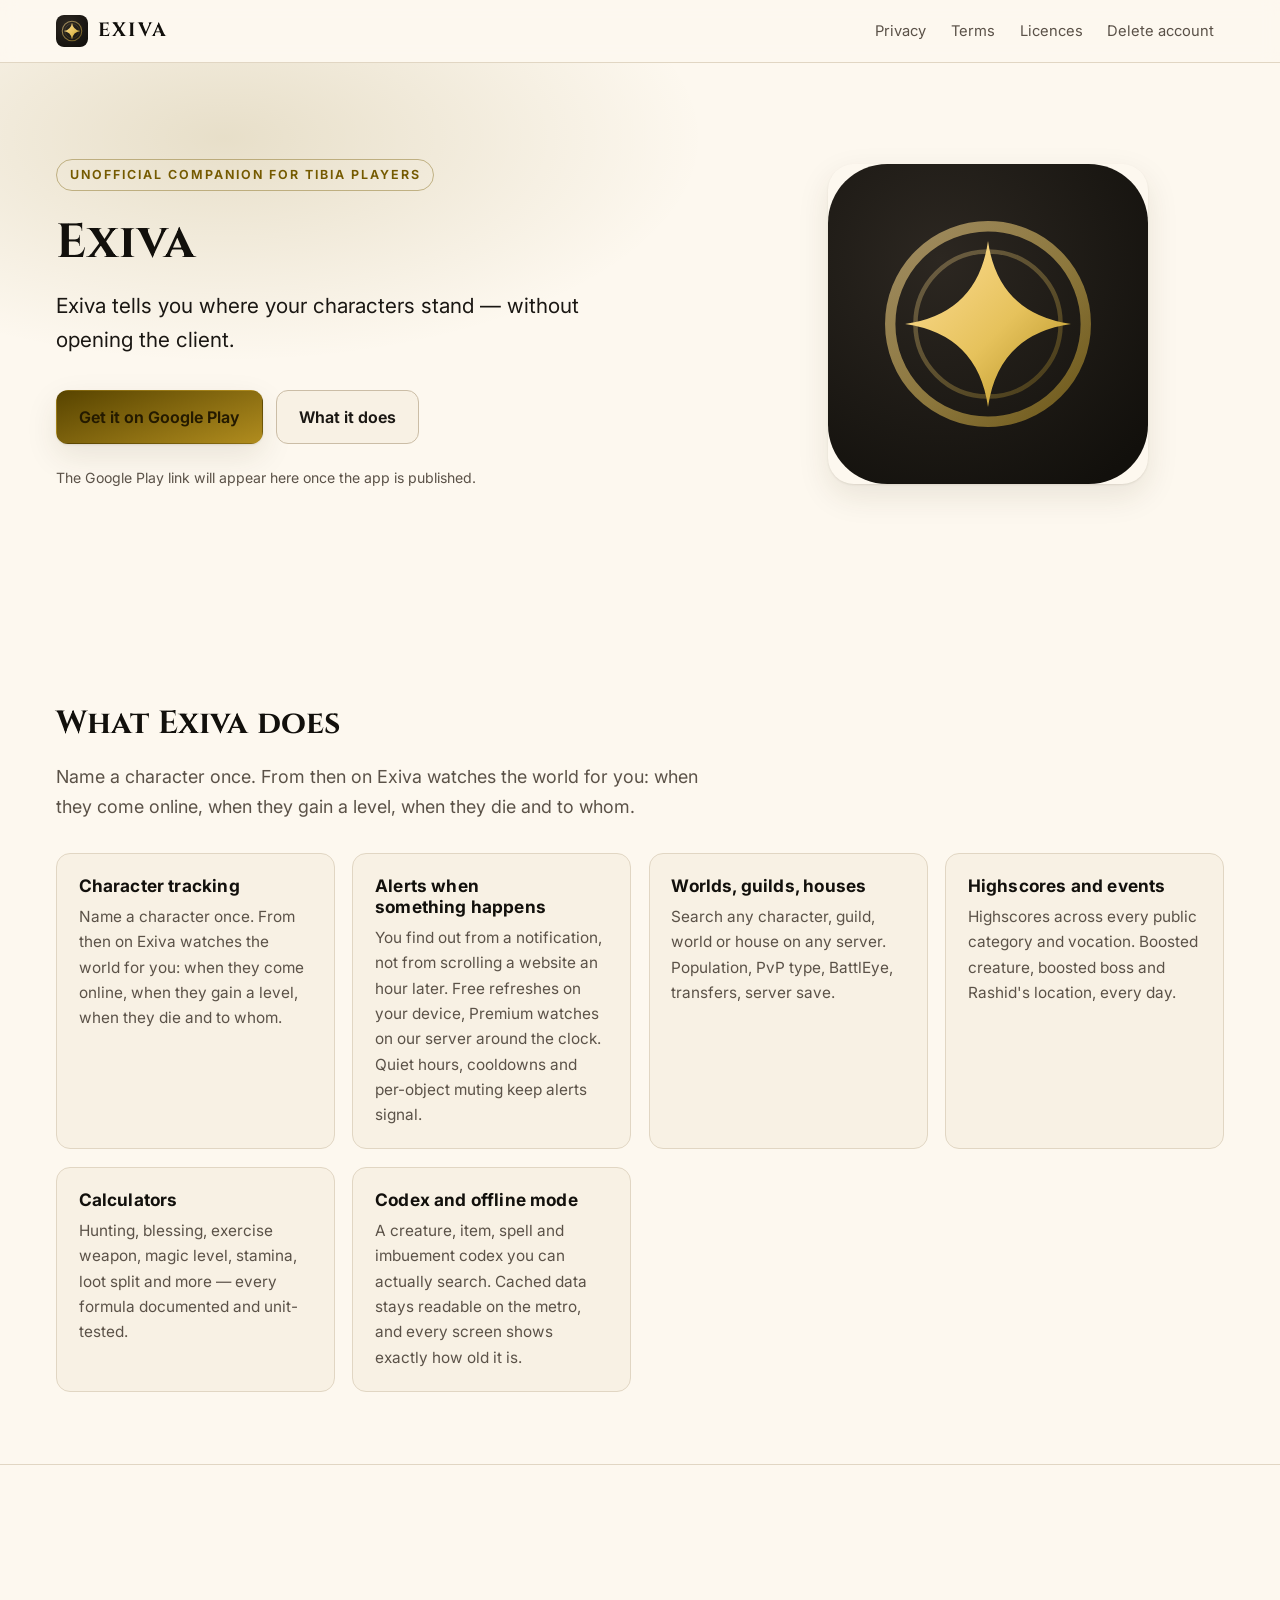
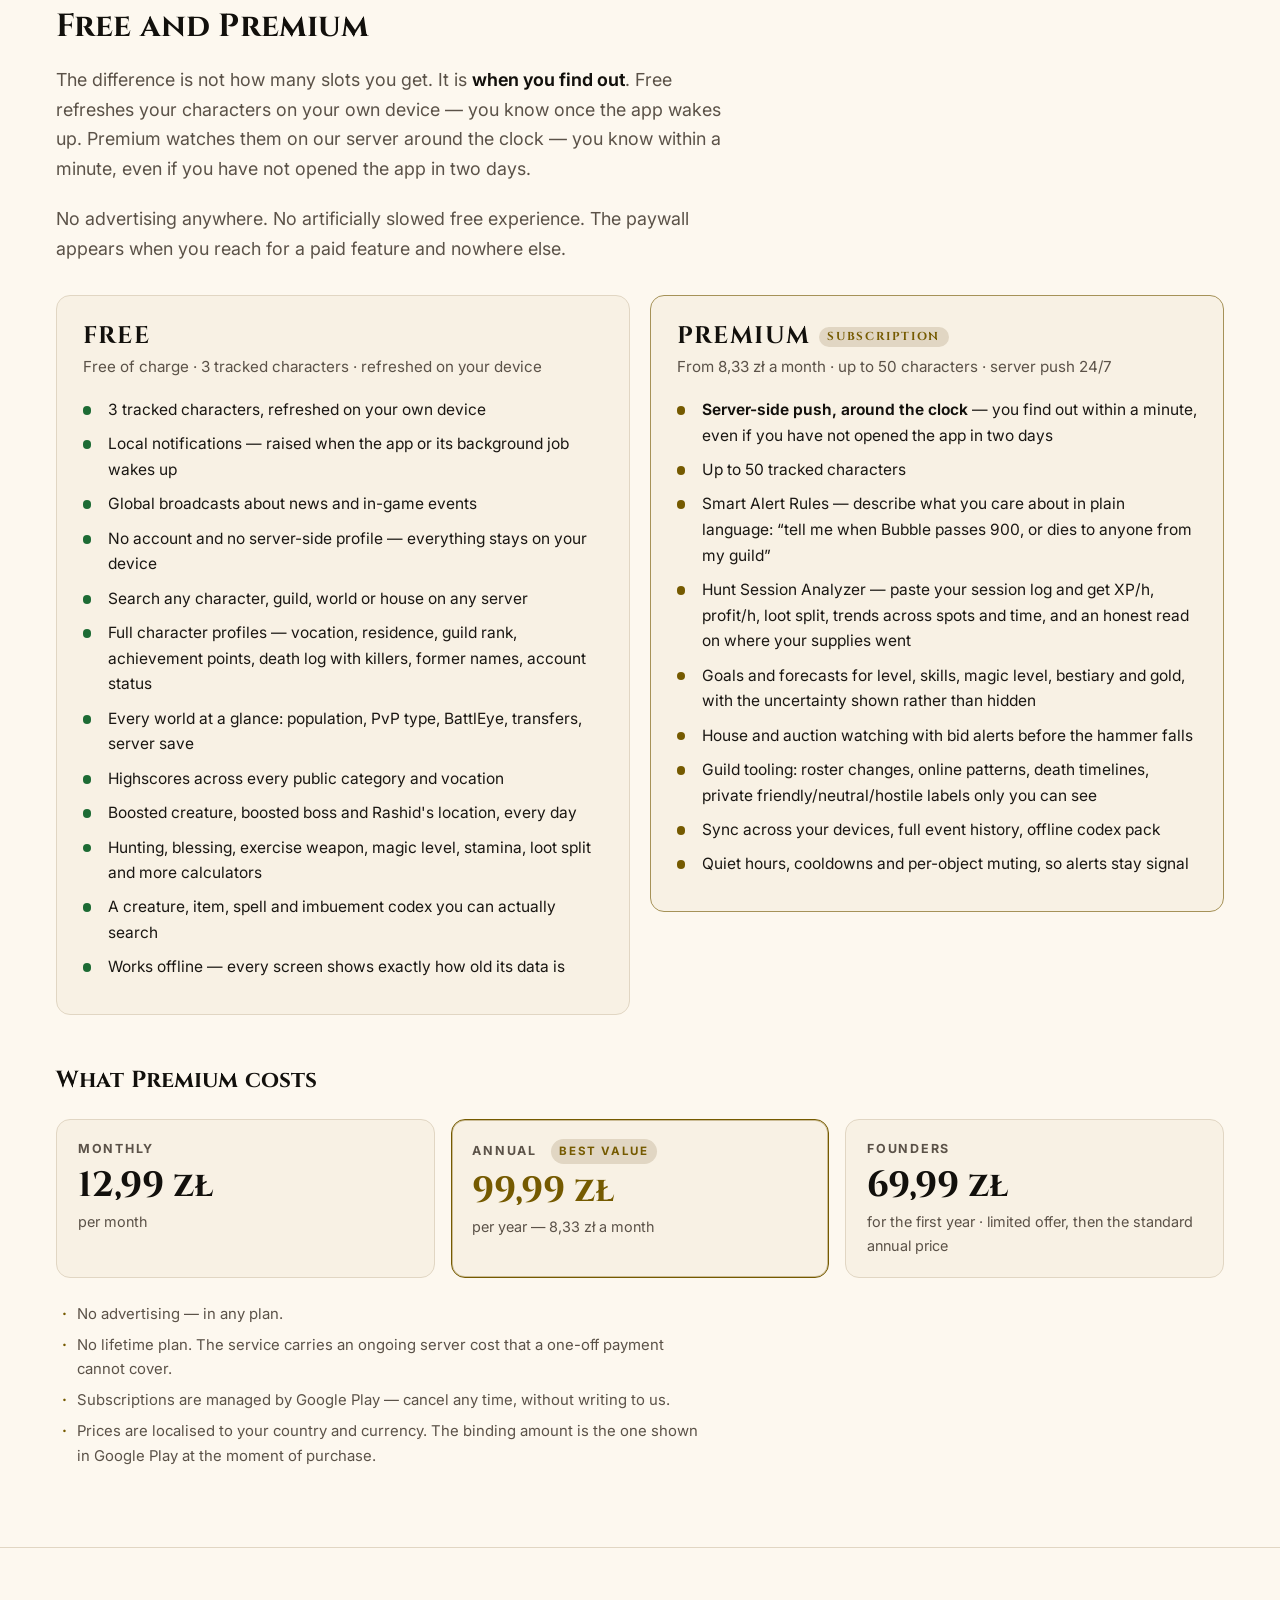
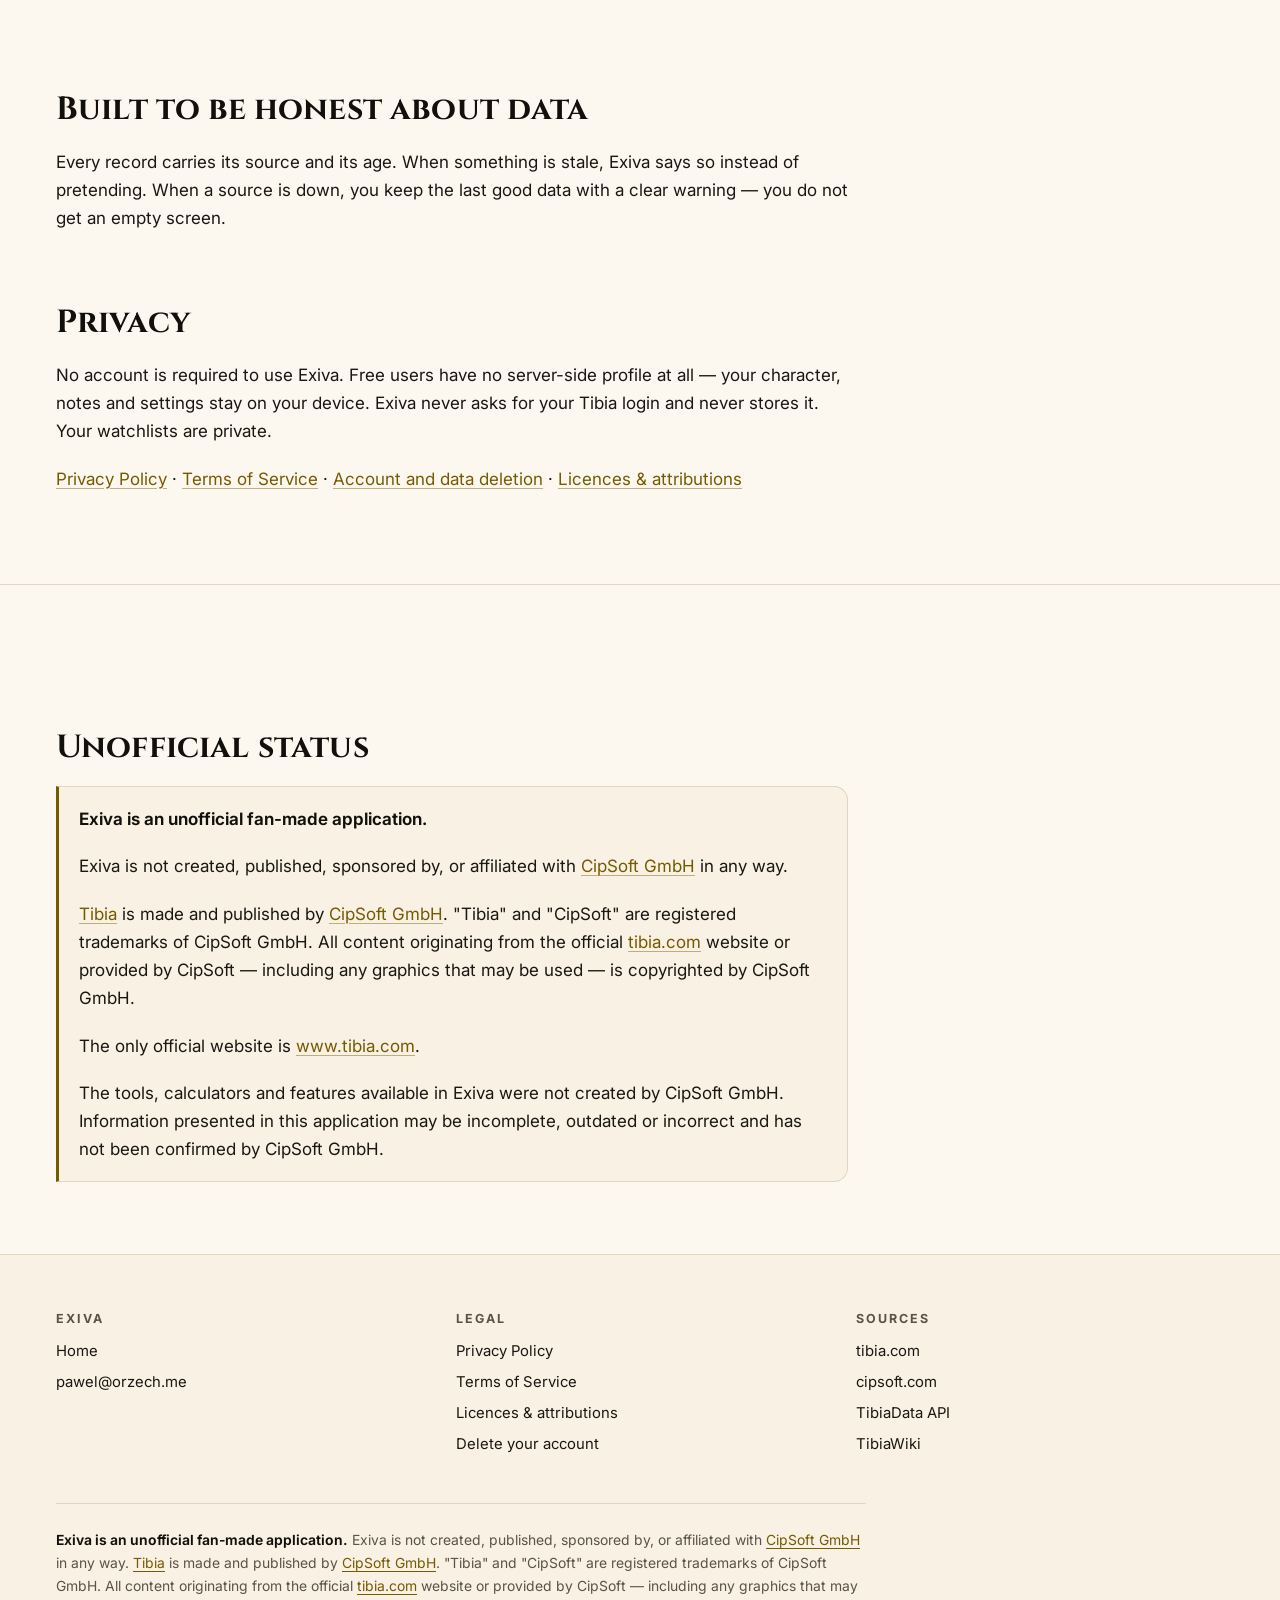
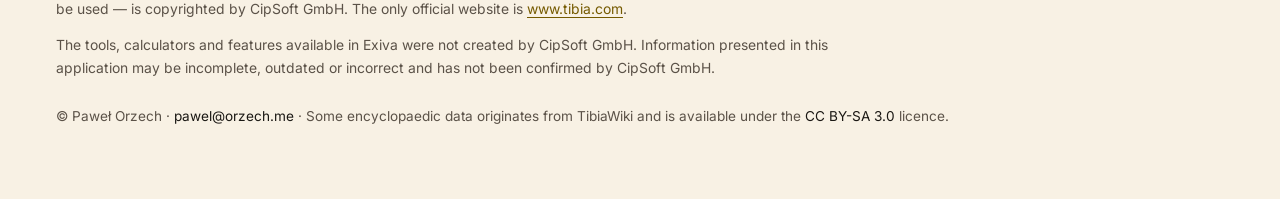
==== commit f6cf7412: "English-only site: drop Polish content, language switcher and all JavaScript" ====
--- a/index.html
+++ b/index.html
@@ -1,15 +1,15 @@
 <!DOCTYPE html>
-<html lang="pl">
+<html lang="en">
 <head>
 <meta charset="utf-8">
 <meta name="viewport" content="width=device-width, initial-scale=1">
-<title>Exiva — nieoficjalny companion dla graczy Tibii</title>
-<meta name="description" content="Śledź 3 postacie w Tibii za darmo. Premium dodaje push z serwera 24/7 i 50 postaci — od 8,33 zł miesięcznie. Nieoficjalna aplikacja fanowska na Androida. Bez reklam.">
+<title>Exiva — unofficial companion for Tibia players</title>
+<meta name="description" content="Track 3 Tibia characters for free. Premium adds server push 24/7 and 50 characters — from 8,33 zł a month. Unofficial fan-made Android app. No ads.">
 <meta name="color-scheme" content="dark light">
 <meta name="theme-color" content="#12100C" media="(prefers-color-scheme: dark)">
 <meta name="theme-color" content="#FDF8EF" media="(prefers-color-scheme: light)">
-<meta property="og:title" content="Exiva — nieoficjalny companion dla graczy Tibii">
-<meta property="og:description" content="Śledź 3 postacie w Tibii za darmo. Premium dodaje push z serwera 24/7 i 50 postaci — od 8,33 zł miesięcznie. Nieoficjalna aplikacja fanowska na Androida. Bez reklam.">
+<meta property="og:title" content="Exiva — unofficial companion for Tibia players">
+<meta property="og:description" content="Track 3 Tibia characters for free. Premium adds server push 24/7 and 50 characters — from 8,33 zł a month. Unofficial fan-made Android app. No ads.">
 <meta property="og:type" content="website">
 <meta name="twitter:card" content="summary">
 <link rel="icon" href="favicon.svg" type="image/svg+xml">
@@ -17,36 +17,9 @@
 <link rel="preconnect" href="https://fonts.gstatic.com" crossorigin>
 <link rel="stylesheet" href="https://fonts.googleapis.com/css2?family=Cinzel:wght@500;600;700&family=Inter:wght@400;500;600;700&display=swap">
 <link rel="stylesheet" href="styles.css">
-<script>
-(function () {
-  var root = document.documentElement;
-  root.className += " js";
-  document.addEventListener("DOMContentLoaded", function () {
-    var buttons = Array.prototype.slice.call(document.querySelectorAll("[data-lang-btn]"));
-    if (!buttons.length) return;
-    function apply(lang) {
-      Array.prototype.forEach.call(document.querySelectorAll("[data-lang]"), function (el) {
-        if (el.getAttribute("data-lang") === lang) el.setAttribute("data-active", "");
-        else el.removeAttribute("data-active");
-      });
-      buttons.forEach(function (b) {
-        b.setAttribute("aria-pressed", b.getAttribute("data-lang-btn") === lang ? "true" : "false");
-      });
-      try { localStorage.setItem("exiva-lang", lang); } catch (e) {}
-    }
-    var saved = null;
-    try { saved = localStorage.getItem("exiva-lang"); } catch (e) {}
-    var guess = (navigator.language || "pl").toLowerCase().indexOf("pl") === 0 ? "pl" : "en";
-    apply(saved === "pl" || saved === "en" ? saved : guess);
-    buttons.forEach(function (b) {
-      b.addEventListener("click", function () { apply(b.getAttribute("data-lang-btn")); });
-    });
-  });
-})();
-</script>
 </head>
 <body>
-<a class="skip-link" href="#main">Przejdź do treści / Skip to content</a>
+<a class="skip-link" href="#main">Skip to content</a>
 <header class="site-header">
   <div class="wrap">
     <a class="brand" href="index.html"><svg class="mark" width="32" height="32" viewBox="0 0 108 108" role="img" aria-label="Exiva" xmlns="http://www.w3.org/2000/svg">
@@ -66,11 +39,11 @@
   <circle cx="54" cy="54" r="24.5" fill="none" stroke="url(#brand-indexhtml-gold)" stroke-width="1.5" opacity="0.3"/>
   <path d="M54 26 Q57.5 50.5 82 54 Q57.5 57.5 54 82 Q50.5 57.5 26 54 Q50.5 50.5 54 26 Z" fill="url(#brand-indexhtml-gold)"/>
 </svg><span>Exiva</span></a>
-    <nav class="site-nav" aria-label="Główna nawigacja / Main navigation">
-      <a href="privacy.html"><span lang="pl">Prywatność</span> <span class="visually-hidden">/</span> <span lang="en" class="visually-hidden">Privacy</span></a>
-      <a href="terms.html"><span lang="pl">Regulamin</span> <span class="visually-hidden">/</span> <span lang="en" class="visually-hidden">Terms</span></a>
-      <a href="licenses.html"><span lang="pl">Licencje</span> <span class="visually-hidden">/</span> <span lang="en" class="visually-hidden">Licences</span></a>
-      <a href="delete-account.html"><span lang="pl">Usuń konto</span> <span class="visually-hidden">/</span> <span lang="en" class="visually-hidden">Delete account</span></a>
+    <nav class="site-nav" aria-label="Main navigation">
+      <a href="privacy.html">Privacy</a>
+      <a href="terms.html">Terms</a>
+      <a href="licenses.html">Licences</a>
+      <a href="delete-account.html">Delete account</a>
     </nav>
   </div>
 </header>
@@ -78,23 +51,17 @@
 <section class="hero">
   <div class="wrap hero-inner">
     <div>
-      <span class="kicker" lang="pl">Nieoficjalny companion dla graczy Tibii</span>
+      <span class="kicker">Unofficial companion for Tibia players</span>
       <h1>Exiva</h1>
-      <p class="tagline" data-lang="pl" data-active lang="pl">Exiva mówi Ci, co dzieje się z Twoimi postaciami — bez odpalania klienta.</p>
-      <p class="tagline" data-lang="en" lang="en">Exiva tells you where your characters stand — without opening the client.</p>
+      <p class="tagline">Exiva tells you where your characters stand — without opening the client.</p>
       <div class="cta-row">
-        <a class="btn btn-primary" href="#" aria-describedby="play-note">
-          <span lang="pl">Pobierz z Google Play</span>
-        </a>
-        <a class="btn btn-secondary" href="#funkcje"><span lang="pl">Co potrafi</span></a>
-        <p class="cta-note" id="play-note">
-          <span data-lang="pl" data-active lang="pl">Link do Google Play pojawi się tutaj po publikacji aplikacji.</span>
-          <span data-lang="en" lang="en">The Google Play link will appear here once the app is published.</span>
-        </p>
+        <a class="btn btn-primary" href="#" aria-describedby="play-note">Get it on Google Play</a>
+        <a class="btn btn-secondary" href="#features">What it does</a>
+        <p class="cta-note" id="play-note">The Google Play link will appear here once the app is published.</p>
       </div>
     </div>
     <div class="hero-art">
-      <svg class="" width="320" height="320" viewBox="0 0 108 108" role="img" aria-label="Logo Exiva — złota iskra w pierścieniach lokalizacji" xmlns="http://www.w3.org/2000/svg">
+      <svg class="" width="320" height="320" viewBox="0 0 108 108" role="img" aria-label="Exiva logo — a golden spark inside location rings" xmlns="http://www.w3.org/2000/svg">
   <defs>
     <linearGradient id="hero-gold" x1="0" y1="0" x2="1" y2="1">
       <stop offset="0%" stop-color="#FFDF98"/>
@@ -115,34 +82,9 @@
   </div>
 </section>
 
-<div class="wrap">
-  <div class="prose">
-<div class="lang-bar">
-  <div class="lang-switch" role="group" aria-label="Język / Language">
-    <button type="button" data-lang-btn="pl" aria-pressed="true" lang="pl">Polski</button>
-    <button type="button" data-lang-btn="en" aria-pressed="false" lang="en">English</button>
-  </div>
-  <p class="hint" data-lang="pl" data-active lang="pl">Strona jest dwujęzyczna — przełącz na angielski w dowolnej chwili.</p>
-  <p class="hint" data-lang="en" lang="en">This site is bilingual — switch back to Polish at any time.</p>
-</div>
-  </div>
-</div>
-
-<section class="section" id="funkcje">
-  <div class="wrap">
-    <div data-lang="pl" data-active lang="pl">
-      <h2>Co robi Exiva</h2>
-      <p class="lede">Podajesz nazwę postaci raz. Od tego momentu Exiva pilnuje świata za Ciebie: kiedy wchodzi online, kiedy wbija level, kiedy ginie i od kogo.</p>
-      <div class="grid">
-        <article class="card"><h3>Śledzenie postaci</h3><p>Podajesz nazwę postaci raz. Exiva pilnuje świata za Ciebie: kiedy wchodzi online, kiedy wbija level, kiedy ginie i od kogo.</p></article>
-        <article class="card"><h3>Alerty, gdy coś się dzieje</h3><p>Dowiadujesz się z powiadomienia, a nie z przewijania strony godzinę później. Free odświeża na urządzeniu, Premium pilnuje na serwerze przez całą dobę. Quiet hours, cooldowny i wyciszanie pojedynczych obiektów.</p></article>
-        <article class="card"><h3>Światy, gildie, domy</h3><p>Wyszukiwanie dowolnej postaci, gildii, świata i domu na każdym serwerze. Populacja, typ PvP, BattlEye, transfery, server save.</p></article>
-        <article class="card"><h3>Highscores i eventy</h3><p>Highscores we wszystkich publicznych kategoriach i vocation. Boosted creature, boosted boss i lokalizacja Rashida — codziennie.</p></article>
-        <article class="card"><h3>Kalkulatory</h3><p>Blessing, exercise weapons, magic level, stamina, podział lootu i więcej — każdy wzór udokumentowany i pokryty testami.</p></article>
-        <article class="card"><h3>Codex i tryb offline</h3><p>Codex potworów, przedmiotów, czarów i imbuementów, w którym da się szukać. Dane z cache czytasz w metrze, a każdy ekran pokazuje, ile mają lat.</p></article>
-      </div>
-    </div>
-    <div data-lang="en" lang="en">
+<section class="section" id="features">
+  <div class="wrap">
+    <div>
       <h2>What Exiva does</h2>
       <p class="lede">Name a character once. From then on Exiva watches the world for you: when they come online, when they gain a level, when they die and to whom.</p>
       <div class="grid">
@@ -157,73 +99,9 @@
   </div>
 </section>
 
-<section class="section" id="cennik">
-  <div class="wrap">
-    <div data-lang="pl" data-active lang="pl">
-      <h2>Free i Premium</h2>
-      <p class="lede">Różnica nie polega na tym, ile slotów dostajesz. Polega na tym, <strong>kiedy się dowiadujesz</strong>. Free odświeża Twoje postacie na Twoim urządzeniu — wiesz, gdy aplikacja się obudzi. Premium pilnuje ich na naszym serwerze przez całą dobę — wiesz w ciągu minuty, nawet jeśli nie otwierałeś aplikacji od dwóch dni.</p>
-      <p class="lede">Zero reklam. Zero sztucznie spowolnionej wersji darmowej. Paywall pojawia się, gdy sięgasz po płatną funkcję — i nigdzie indziej.</p>
-      <div class="tiers">
-        <article class="tier">
-          <h3>Free</h3>
-          <p class="price">Za darmo · 3 śledzone postacie · odświeżanie na urządzeniu</p>
-          <ul>
-            <li>3 śledzone postacie, odświeżane na Twoim urządzeniu</li>
-            <li>Powiadomienia lokalne — gdy aplikacja albo jej zadanie w tle się obudzi</li>
-            <li>Globalne powiadomienia o newsach i wydarzeniach w grze</li>
-            <li>Bez konta i bez profilu na serwerze — wszystko zostaje na urządzeniu</li>
-            <li>Wyszukiwanie dowolnej postaci, gildii, świata i domu na każdym serwerze</li>
-            <li>Pełne profile postaci — vocation, rezydencja, ranga w gildii, punkty osiągnięć, log śmierci z zabójcami, poprzednie nazwy, status konta</li>
-            <li>Wszystkie światy na jednym ekranie: populacja, typ PvP, BattlEye, transfery, server save</li>
-            <li>Highscores we wszystkich publicznych kategoriach i vocation</li>
-            <li>Boosted creature, boosted boss i lokalizacja Rashida — codziennie</li>
-            <li>Kalkulatory: blessing, exercise weapons, magic level, stamina, podział lootu i więcej</li>
-            <li>Codex potworów, przedmiotów, czarów i imbuementów, w którym da się szukać</li>
-            <li>Działa offline — każdy ekran pokazuje wiek danych</li>
-          </ul>
-        </article>
-        <article class="tier is-premium">
-          <h3>Premium<span class="badge">Subskrypcja</span></h3>
-          <p class="price">Od 8,33 zł miesięcznie · do 50 postaci · push z serwera 24/7</p>
-          <ul>
-            <li><strong>Push z serwera, całą dobę</strong> — dowiadujesz się w ciągu minuty, nawet jeśli nie otwierałeś aplikacji od dwóch dni</li>
-            <li>Do 50 śledzonych postaci</li>
-            <li>Smart Alert Rules — opisujesz zwykłym zdaniem, co Cię interesuje: „daj znać, jak Bubble przekroczy 900 albo zginie od kogoś z mojej gildii”</li>
-            <li>Hunt Session Analyzer — wklejasz log sesji i dostajesz XP/h, profit/h, podział lootu, trendy między spotami i okresami oraz uczciwą odpowiedź, gdzie poszły supplies</li>
-            <li>Cele i prognozy — level, skille, magic level, bestiary, złoto — z jawnie pokazaną niepewnością, a nie ukrytą</li>
-            <li>Obserwowanie domów i aukcji z alertem, zanim licytacja się skończy</li>
-            <li>Narzędzia gildyjne: zmiany składu, wzorce aktywności, oś czasu śmierci, prywatne etykiety friendly/neutral/hostile, które widzisz tylko Ty</li>
-            <li>Synchronizacja między urządzeniami, pełna historia zdarzeń, codex offline</li>
-            <li>Quiet hours, cooldowny i wyciszanie pojedynczych obiektów</li>
-          </ul>
-        </article>
-      </div>
-      <h3 id="ceny">Ile kosztuje Premium</h3>
-      <div class="prices" aria-label="Ceny Premium">
-        <div class="price-card">
-          <p class="plan">Miesięcznie</p>
-          <p class="amount">12,99 zł</p>
-          <p class="per">za miesiąc</p>
-        </div>
-        <div class="price-card is-best">
-          <p class="plan">Rocznie<span class="badge">Najlepsza opcja</span></p>
-          <p class="amount">99,99 zł</p>
-          <p class="per">za rok — 8,33 zł miesięcznie</p>
-        </div>
-        <div class="price-card">
-          <p class="plan">Founders</p>
-          <p class="amount">69,99 zł</p>
-          <p class="per">za pierwszy rok · oferta ograniczona, potem cena standardowa planu rocznego</p>
-        </div>
-      </div>
-      <ul class="price-notes">
-        <li>Bez reklam — w żadnym planie.</li>
-        <li>Bez planu lifetime. Usługa generuje stały koszt serwerowy, którego jednorazowa opłata nie pokryje.</li>
-        <li>Subskrypcją zarządza Google Play — anulujesz w każdej chwili, bez pisania do nas.</li>
-        <li>Ceny są lokalizowane do Twojego kraju i waluty. Wiążąca jest kwota widoczna w Google Play w chwili zakupu.</li>
-      </ul>
-    </div>
-    <div data-lang="en" lang="en">
+<section class="section" id="pricing">
+  <div class="wrap">
+    <div>
       <h2>Free and Premium</h2>
       <p class="lede">The difference is not how many slots you get. It is <strong>when you find out</strong>. Free refreshes your characters on your own device — you know once the app wakes up. Premium watches them on our server around the clock — you know within a minute, even if you have not opened the app in two days.</p>
       <p class="lede">No advertising anywhere. No artificially slowed free experience. The paywall appears when you reach for a paid feature and nowhere else.</p>
@@ -290,16 +168,9 @@
   </div>
 </section>
 
-<section class="section" id="dane">
-  <div class="wrap">
-    <div class="prose" data-lang="pl" data-active lang="pl">
-      <h2>Uczciwość wobec danych</h2>
-      <p>Każdy rekord ma zapisane źródło i wiek. Gdy dane są przeterminowane, Exiva to mówi, zamiast udawać. Gdy źródło padnie, zostajesz z ostatnimi dobrymi danymi i wyraźnym ostrzeżeniem — a nie z pustym ekranem.</p>
-      <h2>Prywatność</h2>
-      <p>Do korzystania z Exivy nie potrzebujesz konta. Użytkownik darmowy nie ma w ogóle profilu po stronie serwera — postać, notatki i ustawienia zostają na Twoim urządzeniu. Exiva nigdy nie prosi o dane logowania do Tibii i nigdy ich nie przechowuje. Twoje listy obserwowanych są prywatne.</p>
-      <p><a href="privacy.html">Polityka prywatności</a> · <a href="terms.html">Regulamin</a> · <a href="delete-account.html">Usuwanie konta i danych</a> · <a href="licenses.html">Licencje i atrybucje</a></p>
-    </div>
-    <div class="prose" data-lang="en" lang="en">
+<section class="section" id="data">
+  <div class="wrap">
+    <div class="prose">
       <h2>Built to be honest about data</h2>
       <p>Every record carries its source and its age. When something is stale, Exiva says so instead of pretending. When a source is down, you keep the last good data with a clear warning — you do not get an empty screen.</p>
       <h2>Privacy</h2>
@@ -312,15 +183,8 @@
 <section class="section" id="disclaimer">
   <div class="wrap">
     <div class="prose">
-      <h2>Status nieoficjalny <span class="visually-hidden">/ Unofficial status</span></h2>
-      <div class="callout" lang="pl">
-        <p><strong>Exiva jest nieoficjalną aplikacją fanowską.</strong></p>
-        <p>Exiva nie jest tworzona, wydawana, sponsorowana ani w żaden sposób powiązana z <a href="https://www.cipsoft.com" rel="noopener noreferrer" target="_blank">CipSoft GmbH</a>.</p>
-        <p><a href="https://www.tibia.com" rel="noopener noreferrer" target="_blank">Tibia</a> jest tworzona i wydawana przez <a href="https://www.cipsoft.com" rel="noopener noreferrer" target="_blank">CipSoft GmbH</a>. „Tibia" i „CipSoft" są zarejestrowanymi znakami towarowymi CipSoft GmbH. Wszystkie treści pochodzące z oficjalnej strony <a href="https://www.tibia.com" rel="noopener noreferrer" target="_blank">tibia.com</a> lub udostępnione przez CipSoft — w tym wszelkie wykorzystane grafiki — są objęte prawami autorskimi CipSoft GmbH.</p>
-        <p>Jedyną oficjalną stroną gry jest <a href="https://www.tibia.com" rel="noopener noreferrer" target="_blank">www.tibia.com</a>.</p>
-        <p>Narzędzia, kalkulatory i funkcje dostępne w Exivie nie zostały stworzone przez CipSoft GmbH. Informacje prezentowane w aplikacji mogą być niekompletne, nieaktualne lub niepoprawne i nie są potwierdzone przez CipSoft GmbH.</p>
-      </div>
-      <div class="callout" lang="en">
+      <h2>Unofficial status</h2>
+      <div class="callout">
         <p><strong>Exiva is an unofficial fan-made application.</strong></p>
         <p>Exiva is not created, published, sponsored by, or affiliated with <a href="https://www.cipsoft.com" rel="noopener noreferrer" target="_blank">CipSoft GmbH</a> in any way.</p>
         <p><a href="https://www.tibia.com" rel="noopener noreferrer" target="_blank">Tibia</a> is made and published by <a href="https://www.cipsoft.com" rel="noopener noreferrer" target="_blank">CipSoft GmbH</a>. "Tibia" and "CipSoft" are registered trademarks of CipSoft GmbH. All content originating from the official <a href="https://www.tibia.com" rel="noopener noreferrer" target="_blank">tibia.com</a> website or provided by CipSoft — including any graphics that may be used — is copyrighted by CipSoft GmbH.</p>
@@ -337,21 +201,21 @@
       <div>
         <h2>Exiva</h2>
         <ul>
-          <li><a href="index.html">Strona główna / Home</a></li>
+          <li><a href="index.html">Home</a></li>
           <li><a href="mailto:pawel@orzech.me">pawel@orzech.me</a></li>
         </ul>
       </div>
       <div>
-        <h2>Dokumenty / Legal</h2>
+        <h2>Legal</h2>
         <ul>
-          <li><a href="privacy.html">Polityka prywatności / Privacy Policy</a></li>
-          <li><a href="terms.html">Regulamin / Terms of Service</a></li>
-          <li><a href="licenses.html">Licencje i atrybucje / Licences &amp; attributions</a></li>
-          <li><a href="delete-account.html">Usuwanie konta / Delete your account</a></li>
+          <li><a href="privacy.html">Privacy Policy</a></li>
+          <li><a href="terms.html">Terms of Service</a></li>
+          <li><a href="licenses.html">Licences &amp; attributions</a></li>
+          <li><a href="delete-account.html">Delete your account</a></li>
         </ul>
       </div>
       <div>
-        <h2>Źródła / Sources</h2>
+        <h2>Sources</h2>
         <ul>
           <li><a href="https://www.tibia.com" rel="noopener noreferrer" target="_blank">tibia.com</a></li>
           <li><a href="https://www.cipsoft.com" rel="noopener noreferrer" target="_blank">cipsoft.com</a></li>
@@ -362,13 +226,11 @@
     </div>
 
     <div class="disclaimer">
-      <p lang="pl"><strong>Exiva jest nieoficjalną aplikacją fanowską.</strong> Exiva nie jest tworzona, wydawana, sponsorowana ani w żaden sposób powiązana z <a href="https://www.cipsoft.com" rel="noopener noreferrer" target="_blank">CipSoft GmbH</a>. <a href="https://www.tibia.com" rel="noopener noreferrer" target="_blank">Tibia</a> jest tworzona i wydawana przez <a href="https://www.cipsoft.com" rel="noopener noreferrer" target="_blank">CipSoft GmbH</a>. „Tibia" i „CipSoft" są zarejestrowanymi znakami towarowymi CipSoft GmbH. Wszystkie treści pochodzące z oficjalnej strony <a href="https://www.tibia.com" rel="noopener noreferrer" target="_blank">tibia.com</a> lub udostępnione przez CipSoft — w tym wszelkie wykorzystane grafiki — są objęte prawami autorskimi CipSoft GmbH. Jedyną oficjalną stroną gry jest <a href="https://www.tibia.com" rel="noopener noreferrer" target="_blank">www.tibia.com</a>.</p>
-      <p lang="en"><strong>Exiva is an unofficial fan-made application.</strong> Exiva is not created, published, sponsored by, or affiliated with <a href="https://www.cipsoft.com" rel="noopener noreferrer" target="_blank">CipSoft GmbH</a> in any way. <a href="https://www.tibia.com" rel="noopener noreferrer" target="_blank">Tibia</a> is made and published by <a href="https://www.cipsoft.com" rel="noopener noreferrer" target="_blank">CipSoft GmbH</a>. "Tibia" and "CipSoft" are registered trademarks of CipSoft GmbH. All content originating from the official <a href="https://www.tibia.com" rel="noopener noreferrer" target="_blank">tibia.com</a> website or provided by CipSoft — including any graphics that may be used — is copyrighted by CipSoft GmbH. The only official website is <a href="https://www.tibia.com" rel="noopener noreferrer" target="_blank">www.tibia.com</a>.</p>
-      <p lang="pl">Narzędzia, kalkulatory i funkcje dostępne w Exivie nie zostały stworzone przez CipSoft GmbH. Informacje prezentowane w aplikacji mogą być niekompletne, nieaktualne lub niepoprawne i nie są potwierdzone przez CipSoft GmbH.</p>
-      <p lang="en">The tools, calculators and features available in Exiva were not created by CipSoft GmbH. Information presented in this application may be incomplete, outdated or incorrect and has not been confirmed by CipSoft GmbH.</p>
-    </div>
-
-    <p class="colophon">© Paweł Orzech · <a href="mailto:pawel@orzech.me">pawel@orzech.me</a> · <span lang="pl">Część danych encyklopedycznych pochodzi z TibiaWiki i jest dostępna na licencji <a href="https://creativecommons.org/licenses/by-sa/3.0/" rel="noopener noreferrer" target="_blank">CC BY-SA 3.0</a>.</span> <span lang="en">Some encyclopaedic data originates from TibiaWiki and is available under the <a href="https://creativecommons.org/licenses/by-sa/3.0/" rel="noopener noreferrer" target="_blank">CC BY-SA 3.0</a> licence.</span></p>
+      <p><strong>Exiva is an unofficial fan-made application.</strong> Exiva is not created, published, sponsored by, or affiliated with <a href="https://www.cipsoft.com" rel="noopener noreferrer" target="_blank">CipSoft GmbH</a> in any way. <a href="https://www.tibia.com" rel="noopener noreferrer" target="_blank">Tibia</a> is made and published by <a href="https://www.cipsoft.com" rel="noopener noreferrer" target="_blank">CipSoft GmbH</a>. "Tibia" and "CipSoft" are registered trademarks of CipSoft GmbH. All content originating from the official <a href="https://www.tibia.com" rel="noopener noreferrer" target="_blank">tibia.com</a> website or provided by CipSoft — including any graphics that may be used — is copyrighted by CipSoft GmbH. The only official website is <a href="https://www.tibia.com" rel="noopener noreferrer" target="_blank">www.tibia.com</a>.</p>
+      <p>The tools, calculators and features available in Exiva were not created by CipSoft GmbH. Information presented in this application may be incomplete, outdated or incorrect and has not been confirmed by CipSoft GmbH.</p>
+    </div>
+
+    <p class="colophon">© Paweł Orzech · <a href="mailto:pawel@orzech.me">pawel@orzech.me</a> · Some encyclopaedic data originates from TibiaWiki and is available under the <a href="https://creativecommons.org/licenses/by-sa/3.0/" rel="noopener noreferrer" target="_blank">CC BY-SA 3.0</a> licence.</p>
   </div>
 </footer>
 </body>
--- a/styles.css
+++ b/styles.css
@@ -268,50 +268,6 @@
 }
 .site-nav a:hover { color: var(--text-strong); background: var(--surface-2); }
 .site-nav a[aria-current="page"] { color: var(--gold); background: var(--surface-2); }
-
-/* ---------------------------------------------------- language switch ---- */
-
-.lang-switch {
-  display: flex;
-  gap: .3rem;
-  align-items: center;
-  padding: .25rem;
-  border: 1px solid var(--border);
-  border-radius: 999px;
-  background: var(--surface);
-}
-
-.lang-switch button {
-  font: inherit;
-  font-size: .82rem;
-  font-weight: 650;
-  letter-spacing: .06em;
-  text-transform: uppercase;
-  color: var(--muted);
-  background: none;
-  border: 0;
-  border-radius: 999px;
-  padding: .3rem .7rem;
-  cursor: pointer;
-}
-.lang-switch button:hover { color: var(--text-strong); }
-.lang-switch button[aria-pressed="true"] {
-  background: var(--gold);
-  color: var(--on-gold);
-}
-
-.lang-bar {
-  display: flex;
-  align-items: center;
-  gap: .75rem;
-  flex-wrap: wrap;
-  margin: 0 0 2rem;
-  padding-top: 1.5rem;
-}
-.lang-bar .hint { color: var(--muted); font-size: .88rem; margin: 0; }
-
-/* No-JS: both language versions render, stacked. JS hides the inactive one. */
-.js [data-lang]:not([data-active]) { display: none; }
 
 /* --------------------------------------------------------------- hero ---- */
 
@@ -696,7 +652,6 @@
 }
 
 @media print {
-  .site-header, .site-nav, .lang-switch, .lang-bar, .cta-row { display: none !important; }
+  .site-header, .site-nav, .cta-row { display: none !important; }
   body { background: #fff; color: #000; }
-  .js [data-lang]:not([data-active]) { display: block; }
-}
+}
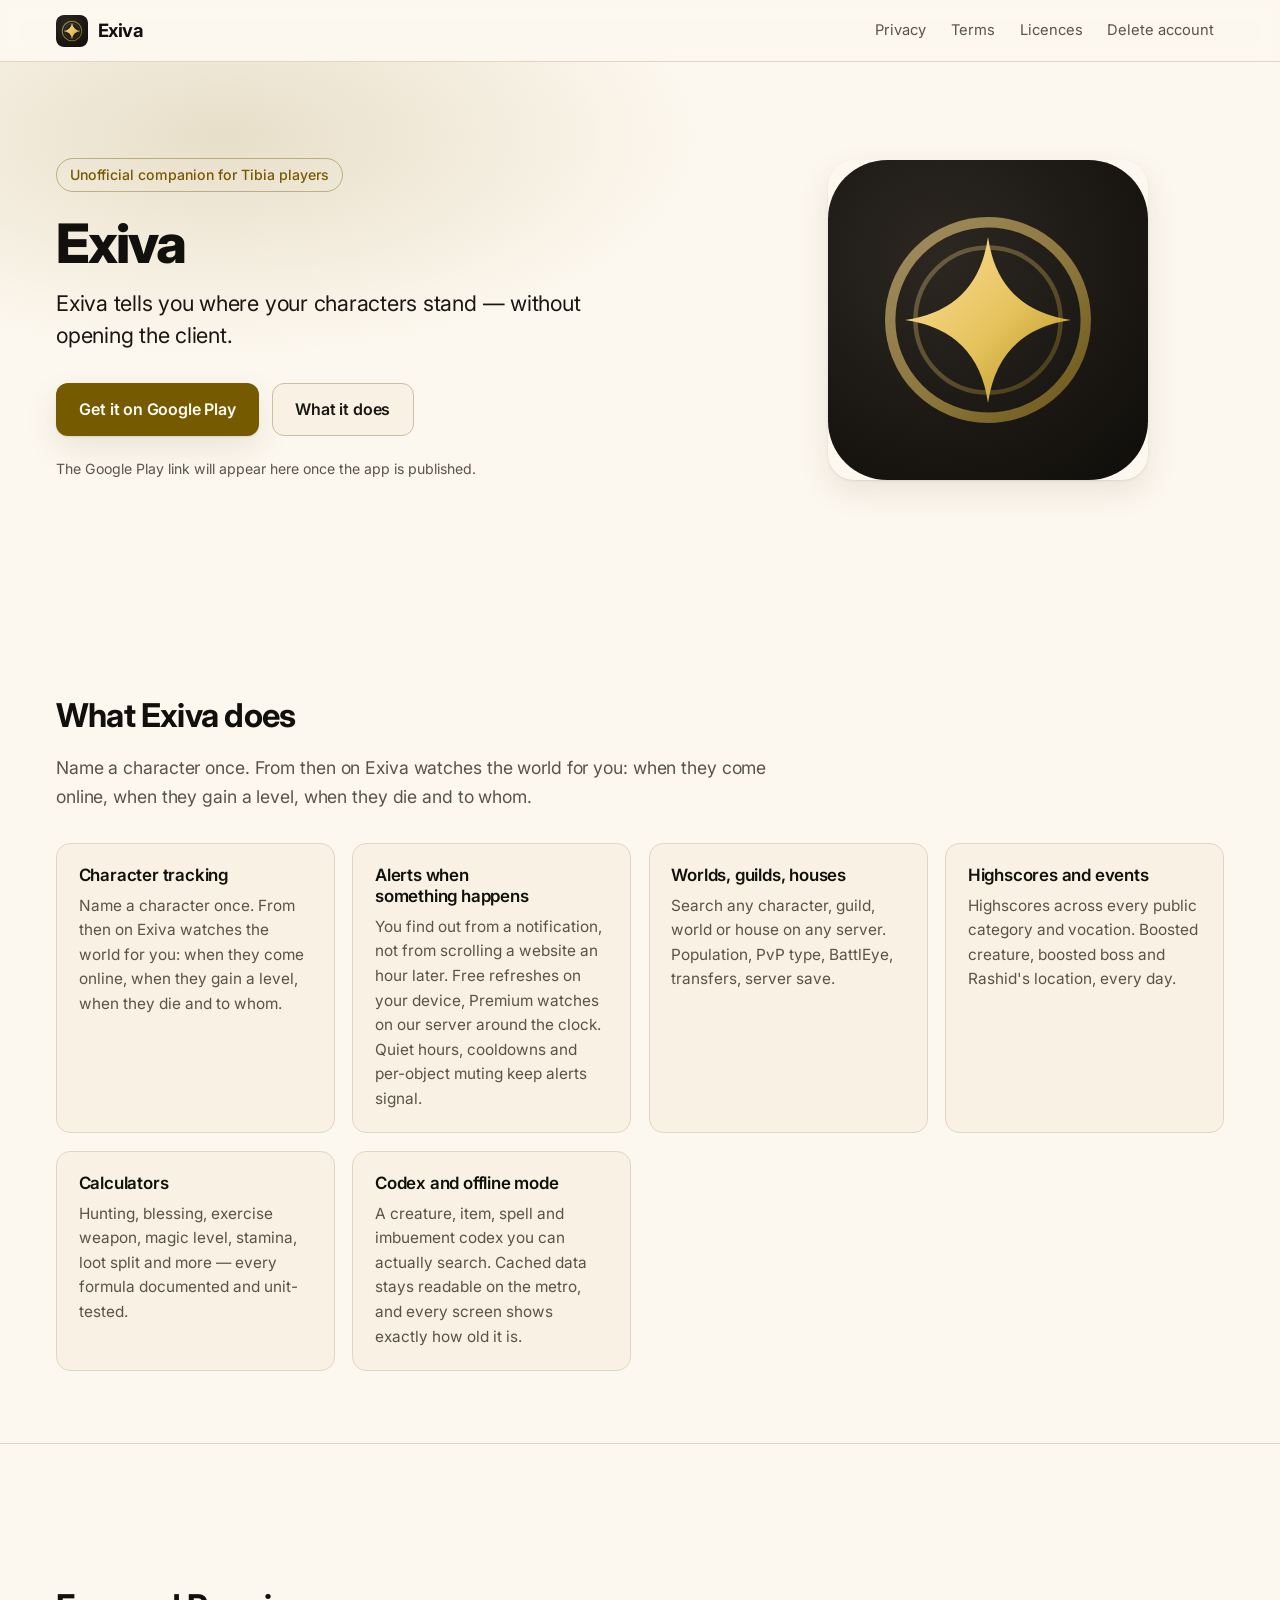
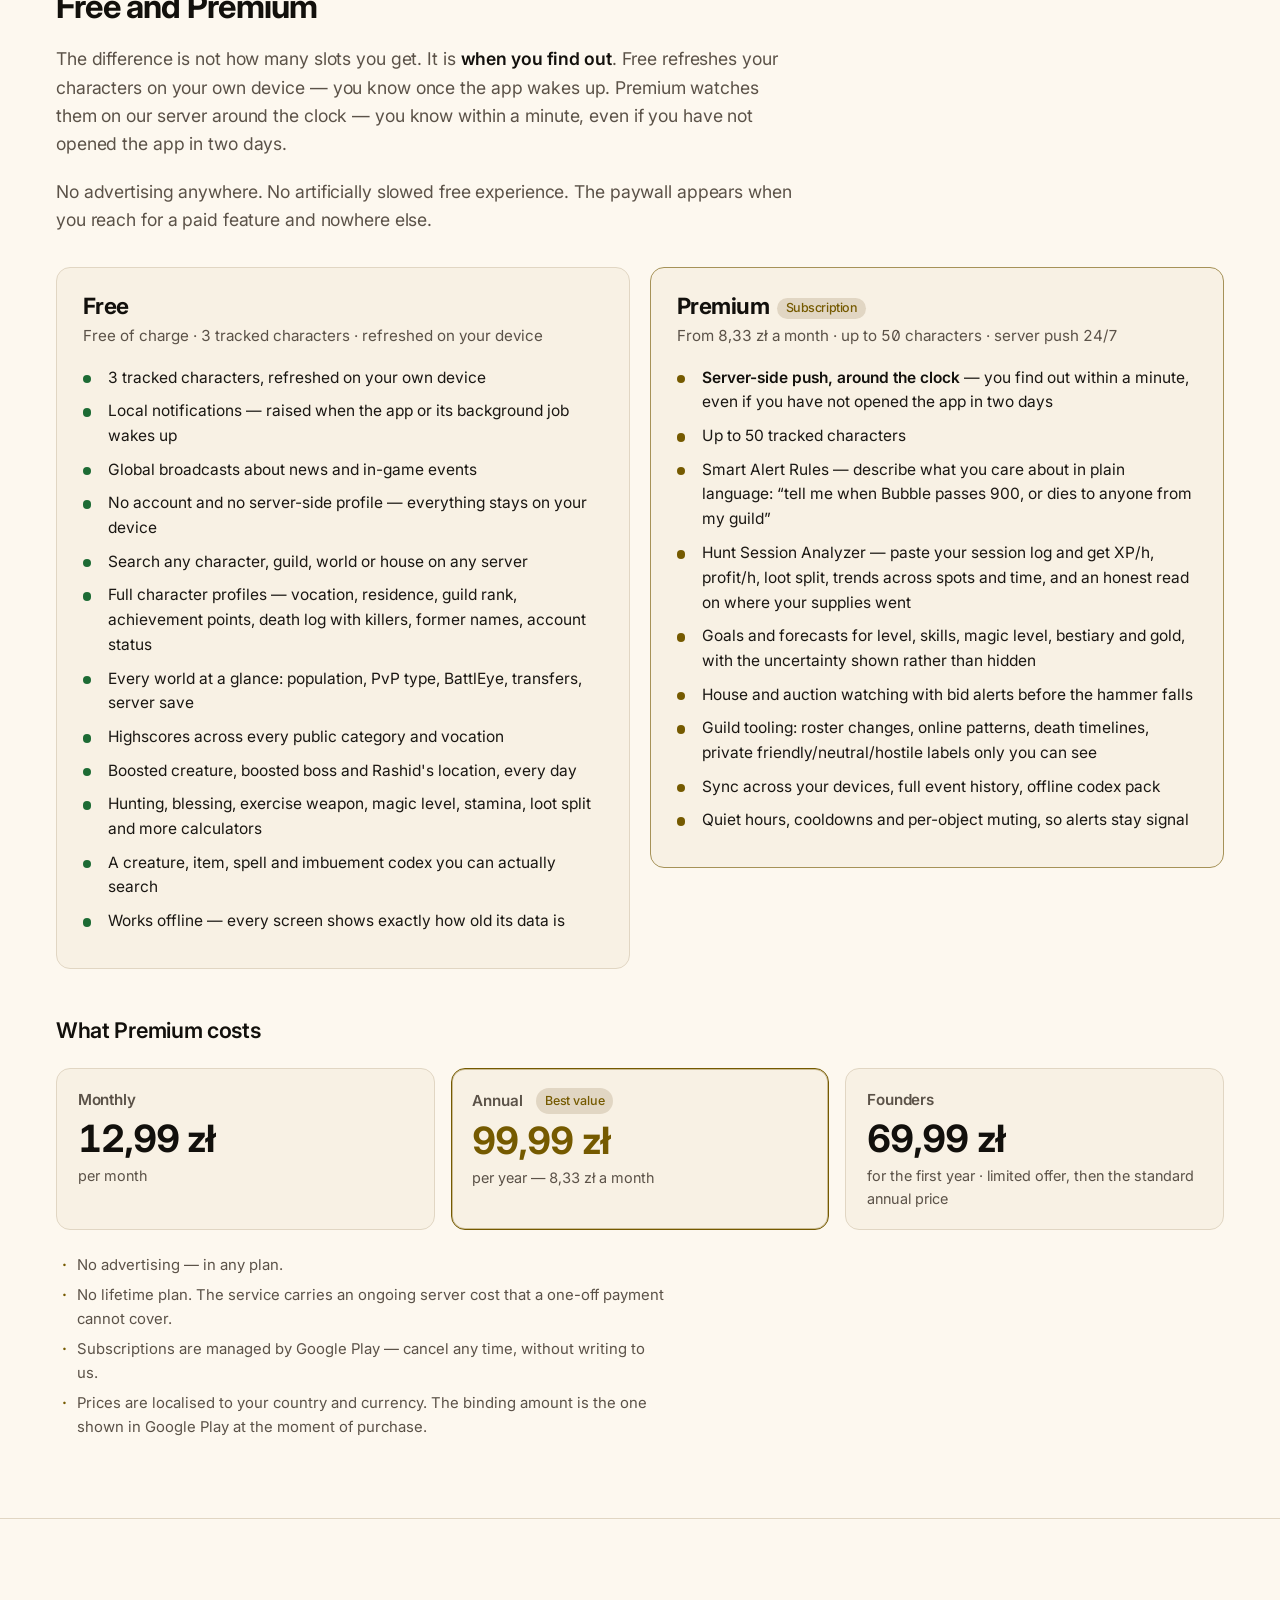
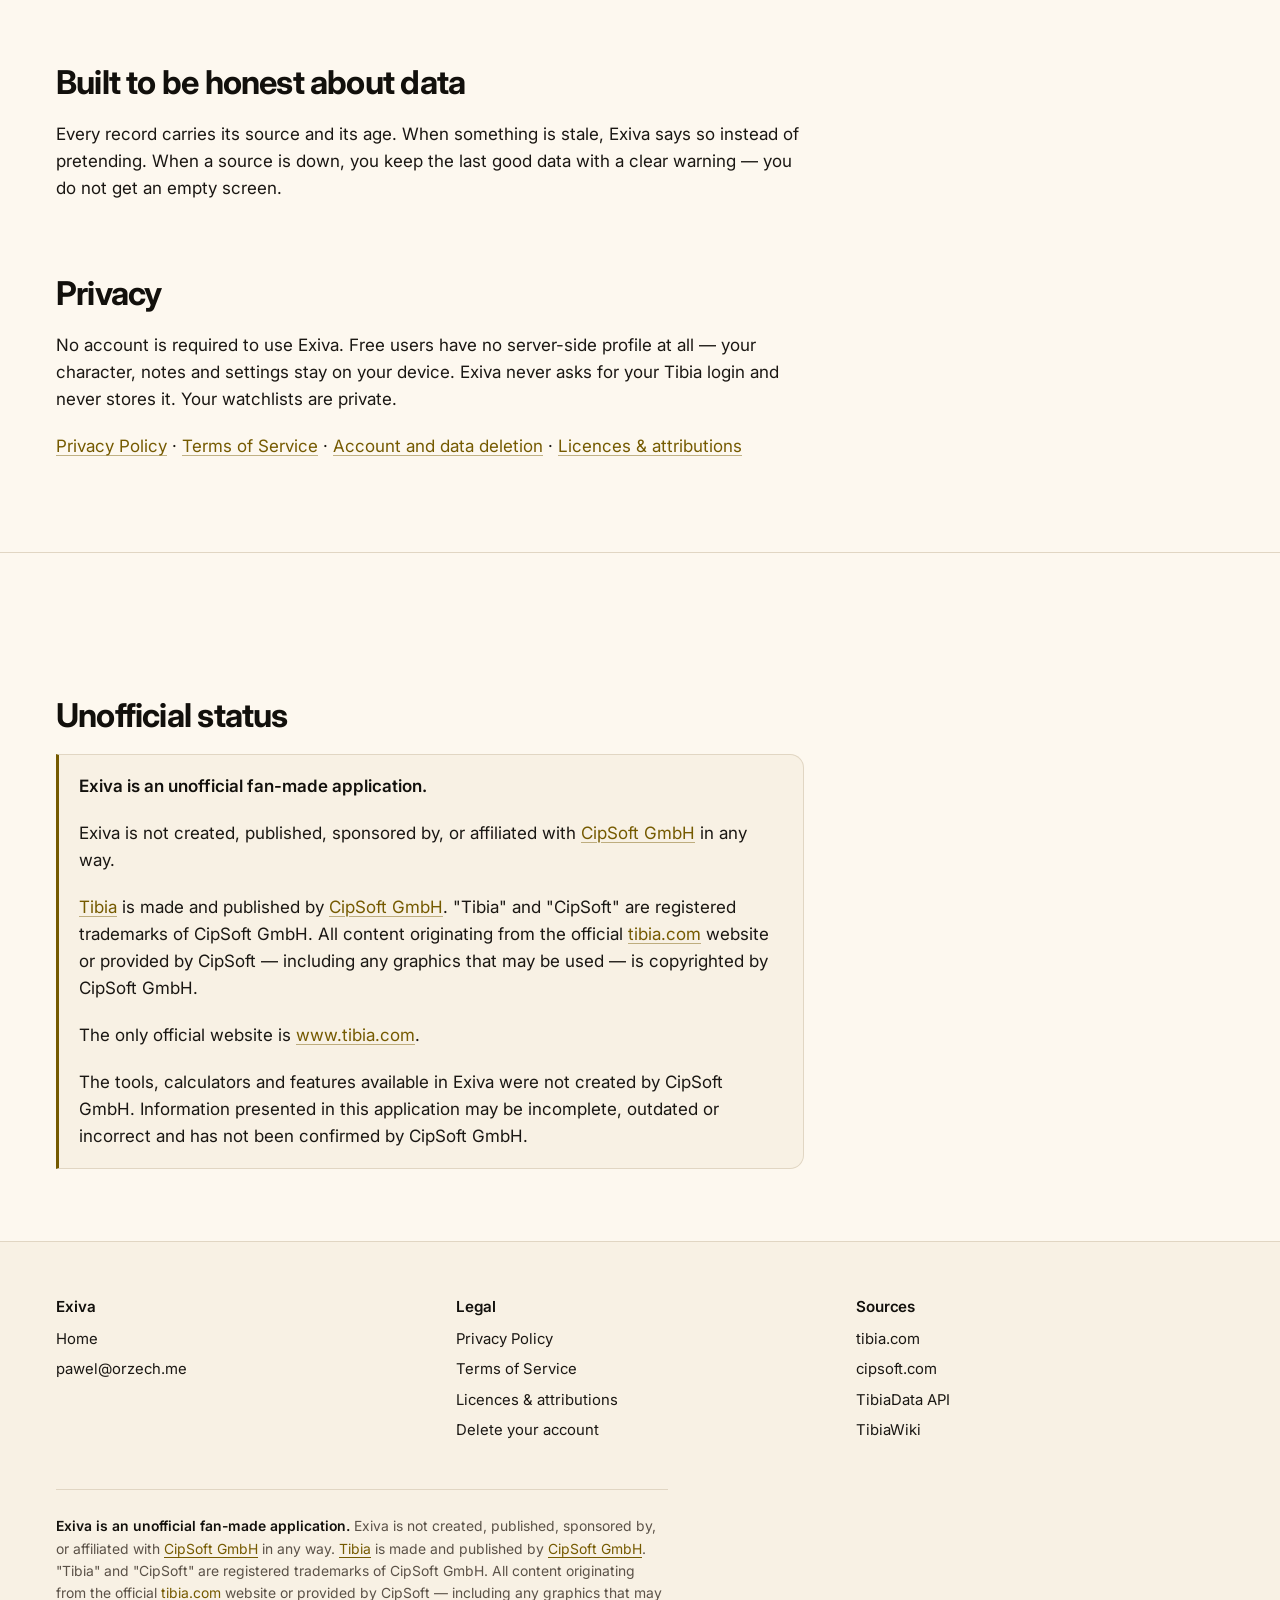
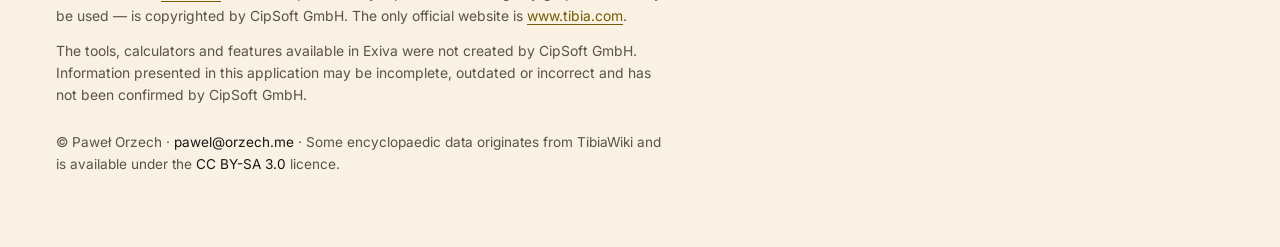
==== commit d821050e: "Typography: drop Cinzel, single Inter family, weight/size/tracking hierarchy Cinzel (Trajan-style Ro" ====
--- a/index.html
+++ b/index.html
@@ -15,7 +15,7 @@
 <link rel="icon" href="favicon.svg" type="image/svg+xml">
 <link rel="preconnect" href="https://fonts.googleapis.com">
 <link rel="preconnect" href="https://fonts.gstatic.com" crossorigin>
-<link rel="stylesheet" href="https://fonts.googleapis.com/css2?family=Cinzel:wght@500;600;700&family=Inter:wght@400;500;600;700&display=swap">
+<link rel="stylesheet" href="https://fonts.googleapis.com/css2?family=Inter:wght@300..800&display=swap">
 <link rel="stylesheet" href="styles.css">
 </head>
 <body>
--- a/styles.css
+++ b/styles.css
@@ -29,9 +29,9 @@
 
   --shadow: 0 1px 2px rgba(0, 0, 0, .5), 0 12px 32px rgba(0, 0, 0, .35);
   --radius: 14px;
-  --measure: 72ch;
-
-  --font-display: "Cinzel", Georgia, "Times New Roman", serif;
+  --measure: 68ch;
+
+  /* One family. Hierarchy comes from weight, size and tracking — not decoration. */
   --font-body: "Inter", -apple-system, BlinkMacSystemFont, "Segoe UI", Roboto, Helvetica, Arial, sans-serif;
   --font-mono: ui-monospace, SFMono-Regular, Menlo, Consolas, monospace;
 }
@@ -80,25 +80,45 @@
   color: var(--text);
   font-family: var(--font-body);
   font-size: 1.0625rem;
-  line-height: 1.65;
+  font-weight: 400;
+  line-height: 1.6;
   font-synthesis-weight: none;
   text-rendering: optimizeLegibility;
   -webkit-font-smoothing: antialiased;
 }
 
 h1, h2, h3, h4, h5, h6 {
-  font-family: var(--font-display);
   color: var(--text-strong);
-  line-height: 1.22;
-  letter-spacing: .005em;
   margin: 2.2em 0 .6em;
   text-wrap: balance;
 }
 
-h1 { font-size: clamp(1.9rem, 1.3rem + 2.6vw, 3rem); margin-top: 0; }
-h2 { font-size: clamp(1.45rem, 1.15rem + 1.3vw, 2rem); }
-h3 { font-size: clamp(1.2rem, 1.05rem + .7vw, 1.45rem); }
-h4 { font-size: 1.08rem; font-family: var(--font-body); font-weight: 700; letter-spacing: .01em; }
+/* The bigger the size, the tighter the tracking and the leading. */
+h1 {
+  font-size: clamp(2.1rem, 1.4rem + 3vw, 3.4rem);
+  font-weight: 800;
+  letter-spacing: -.035em;
+  line-height: 1.05;
+  margin-top: 0;
+}
+h2 {
+  font-size: clamp(1.5rem, 1.2rem + 1.3vw, 2.05rem);
+  font-weight: 700;
+  letter-spacing: -.024em;
+  line-height: 1.15;
+}
+h3 {
+  font-size: clamp(1.15rem, 1.05rem + .6vw, 1.35rem);
+  font-weight: 600;
+  letter-spacing: -.014em;
+  line-height: 1.25;
+}
+h4, h5, h6 {
+  font-size: 1.05rem;
+  font-weight: 600;
+  letter-spacing: -.008em;
+  line-height: 1.3;
+}
 
 p, ul, ol, blockquote, pre, .table-wrap, figure { margin: 0 0 1.15em; }
 
@@ -115,7 +135,7 @@
   border-radius: 4px;
 }
 
-strong { color: var(--text-strong); font-weight: 650; }
+strong { color: var(--text-strong); font-weight: 600; }
 
 code {
   font-family: var(--font-mono);
@@ -138,8 +158,7 @@
 
 hr {
   border: 0;
-  height: 1px;
-  background: linear-gradient(90deg, transparent, var(--border-strong), transparent);
+  border-top: 1px solid var(--border);
   margin: 2.6em 0;
 }
 
@@ -174,6 +193,7 @@
   width: 100%;
   min-width: 32rem;
   font-size: .95rem;
+  font-variant-numeric: tabular-nums slashed-zero;
 }
 
 th, td {
@@ -184,8 +204,7 @@
 }
 
 th {
-  font-family: var(--font-body);
-  font-weight: 650;
+  font-weight: 600;
   color: var(--text-strong);
   background: var(--surface-2);
   white-space: nowrap;
@@ -212,7 +231,7 @@
   color: var(--on-gold);
   padding: .6rem 1rem;
   border-radius: 0 0 8px 0;
-  font-weight: 650;
+  font-weight: 600;
   z-index: 50;
 }
 .skip-link:focus { left: 0; }
@@ -240,11 +259,9 @@
   display: inline-flex;
   align-items: center;
   gap: .6rem;
-  font-family: var(--font-display);
-  font-size: 1.2rem;
+  font-size: 1.15rem;
   font-weight: 700;
-  letter-spacing: .12em;
-  text-transform: uppercase;
+  letter-spacing: -.02em;
   color: var(--text-strong);
   text-decoration: none;
 }
@@ -297,20 +314,21 @@
   .hero-inner { grid-template-columns: minmax(0, 1.15fr) minmax(0, .85fr); }
 }
 
-.hero h1 { margin-bottom: .35em; letter-spacing: .02em; }
+.hero h1 { margin-bottom: .3em; }
 
 .tagline {
-  font-size: clamp(1.05rem, .95rem + .5vw, 1.3rem);
+  font-size: clamp(1.1rem, .95rem + .6vw, 1.35rem);
+  font-weight: 400;
+  letter-spacing: -.011em;
+  line-height: 1.45;
   color: var(--text);
-  max-width: 42ch;
+  max-width: 44ch;
 }
 
 .kicker {
   display: inline-block;
-  font-size: .78rem;
-  font-weight: 650;
-  letter-spacing: .16em;
-  text-transform: uppercase;
+  font-size: .88rem;
+  font-weight: 500;
   color: var(--gold);
   border: 1px solid color-mix(in srgb, var(--gold) 40%, transparent);
   border-radius: 999px;
@@ -341,8 +359,9 @@
   display: inline-flex;
   align-items: center;
   gap: .5rem;
-  font-weight: 650;
+  font-weight: 600;
   font-size: 1rem;
+  letter-spacing: -.011em;
   text-decoration: none;
   padding: .8rem 1.4rem;
   border-radius: 12px;
@@ -351,11 +370,11 @@
 }
 
 .btn-primary {
-  background: linear-gradient(160deg, var(--gold-bright), var(--gold-deep));
-  color: #241a00;
+  background: var(--gold);
+  color: var(--on-gold);
   box-shadow: var(--shadow);
 }
-.btn-primary:hover { transform: translateY(-1px); color: #241a00; }
+.btn-primary:hover { transform: translateY(-1px); color: var(--on-gold); }
 
 .btn-secondary {
   border-color: var(--border-strong);
@@ -378,9 +397,12 @@
 .section > .wrap > h2:first-child { margin-top: 0; }
 
 .lede {
-  font-size: 1.12rem;
-  color: var(--muted);
-  max-width: 62ch;
+  font-size: 1.1rem;
+  font-weight: 400;
+  line-height: 1.6;
+  letter-spacing: -.006em;
+  color: var(--muted);
+  max-width: var(--measure);
 }
 
 .grid {
@@ -398,10 +420,9 @@
 }
 .card h3 {
   margin: 0 0 .5rem;
-  font-size: 1.08rem;
-  font-family: var(--font-body);
-  font-weight: 700;
-  letter-spacing: .01em;
+  font-size: 1.06rem;
+  font-weight: 600;
+  letter-spacing: -.012em;
 }
 .card p { margin: 0; color: var(--muted); font-size: .96rem; }
 
@@ -423,12 +444,17 @@
 
 .tier h3 {
   margin: 0;
-  font-family: var(--font-display);
-  font-size: 1.5rem;
-  letter-spacing: .06em;
-  text-transform: uppercase;
-}
-.tier .price { color: var(--muted); font-size: .95rem; margin: .2rem 0 1.1rem; }
+  font-size: 1.4rem;
+  font-weight: 700;
+  letter-spacing: -.022em;
+  line-height: 1.15;
+}
+.tier .price {
+  color: var(--muted);
+  font-size: .95rem;
+  margin: .3rem 0 1.1rem;
+  font-variant-numeric: tabular-nums slashed-zero;
+}
 .tier ul { list-style: none; padding: 0; margin: 0; }
 .tier li {
   position: relative;
@@ -471,10 +497,9 @@
 
 .price-card p { margin: 0; }
 .price-card .plan {
-  font-size: .78rem;
-  font-weight: 700;
-  letter-spacing: .14em;
-  text-transform: uppercase;
+  font-size: .95rem;
+  font-weight: 600;
+  letter-spacing: -.01em;
   color: var(--muted);
   display: flex;
   flex-wrap: wrap;
@@ -482,15 +507,20 @@
   gap: .35rem;
 }
 .price-card .amount {
-  font-family: var(--font-display);
-  font-size: clamp(1.7rem, 1.4rem + 1.2vw, 2.2rem);
+  font-size: clamp(1.8rem, 1.45rem + 1.3vw, 2.35rem);
   font-weight: 700;
+  letter-spacing: -.028em;
   color: var(--text-strong);
-  line-height: 1.1;
-  margin: .45rem 0 .3rem;
+  line-height: 1.08;
+  margin: .4rem 0 .3rem;
+  font-variant-numeric: tabular-nums slashed-zero;
 }
 .price-card.is-best .amount { color: var(--gold); }
-.price-card .per { color: var(--muted); font-size: .9rem; }
+.price-card .per {
+  color: var(--muted);
+  font-size: .9rem;
+  font-variant-numeric: tabular-nums slashed-zero;
+}
 
 .price-notes {
   list-style: none;
@@ -515,10 +545,8 @@
 
 .badge {
   display: inline-block;
-  font-size: .72rem;
-  font-weight: 700;
-  letter-spacing: .14em;
-  text-transform: uppercase;
+  font-size: .78rem;
+  font-weight: 500;
   padding: .2rem .55rem;
   border-radius: 999px;
   background: var(--surface-3);
@@ -578,12 +606,10 @@
 }
 
 .site-footer h2 {
-  font-family: var(--font-body);
-  font-size: .78rem;
-  font-weight: 700;
-  letter-spacing: .16em;
-  text-transform: uppercase;
-  color: var(--muted);
+  font-size: .95rem;
+  font-weight: 600;
+  letter-spacing: -.008em;
+  color: var(--text-strong);
   margin: 0 0 .8rem;
 }
 
@@ -598,7 +624,8 @@
   border-top: 1px solid var(--border);
   color: var(--muted);
   font-size: .87rem;
-  max-width: 90ch;
+  line-height: 1.6;
+  max-width: var(--measure);
 }
 .disclaimer p { margin: 0 0 .8rem; }
 .disclaimer p:last-child { margin-bottom: 0; }
@@ -608,6 +635,8 @@
   margin-top: 1.6rem;
   color: var(--muted);
   font-size: .85rem;
+  line-height: 1.6;
+  max-width: var(--measure);
 }
 
 /* ----------------------------------------------------------- utilities ---- */
@@ -624,7 +653,6 @@
   border: 0;
 }
 
-.center { text-align: center; }
 .stack-lg > * + * { margin-top: 1.5rem; }
 
 .error-page {
@@ -635,11 +663,13 @@
   padding-block: 4rem;
 }
 .error-page .code {
-  font-family: var(--font-display);
-  font-size: clamp(4rem, 18vw, 9rem);
+  font-size: clamp(4rem, 18vw, 8rem);
+  font-weight: 800;
+  letter-spacing: -.045em;
   line-height: 1;
   color: var(--gold);
   margin: 0;
+  font-variant-numeric: tabular-nums slashed-zero;
 }
 
 @media (prefers-reduced-motion: reduce) {
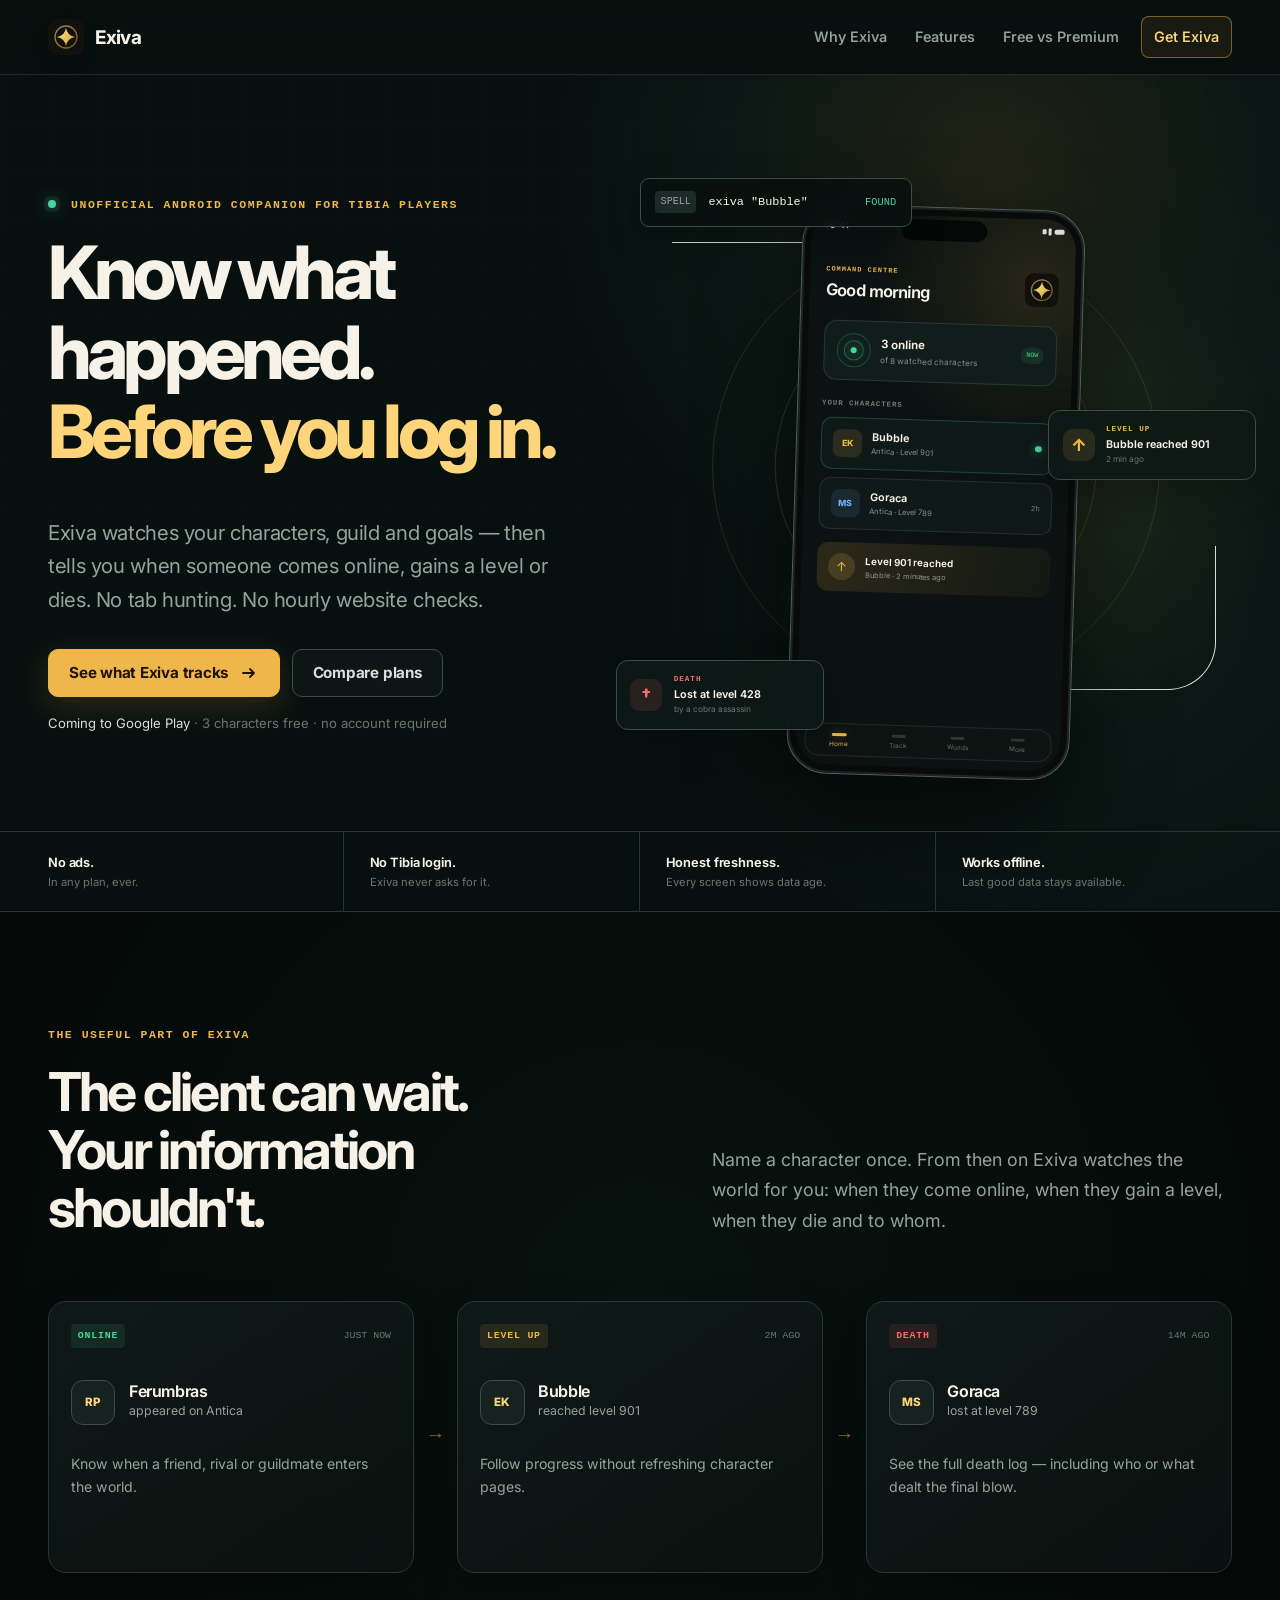
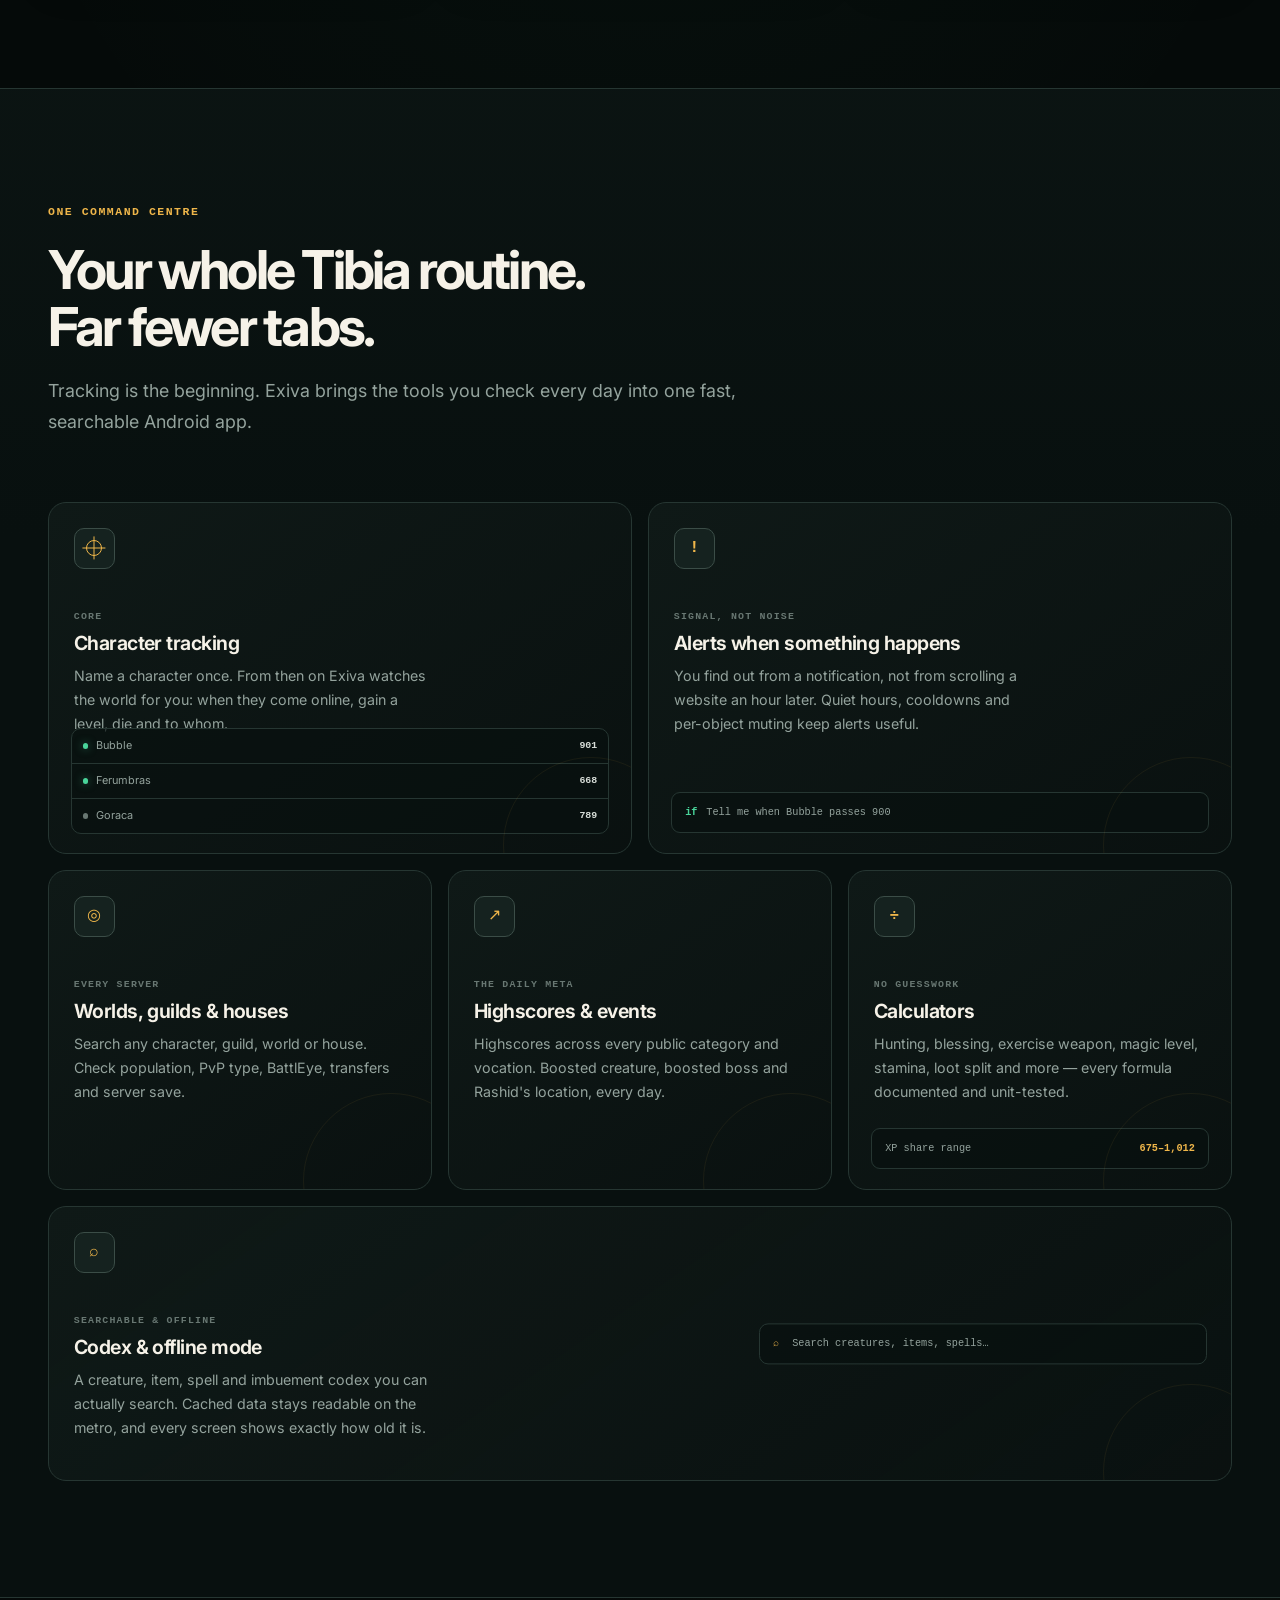
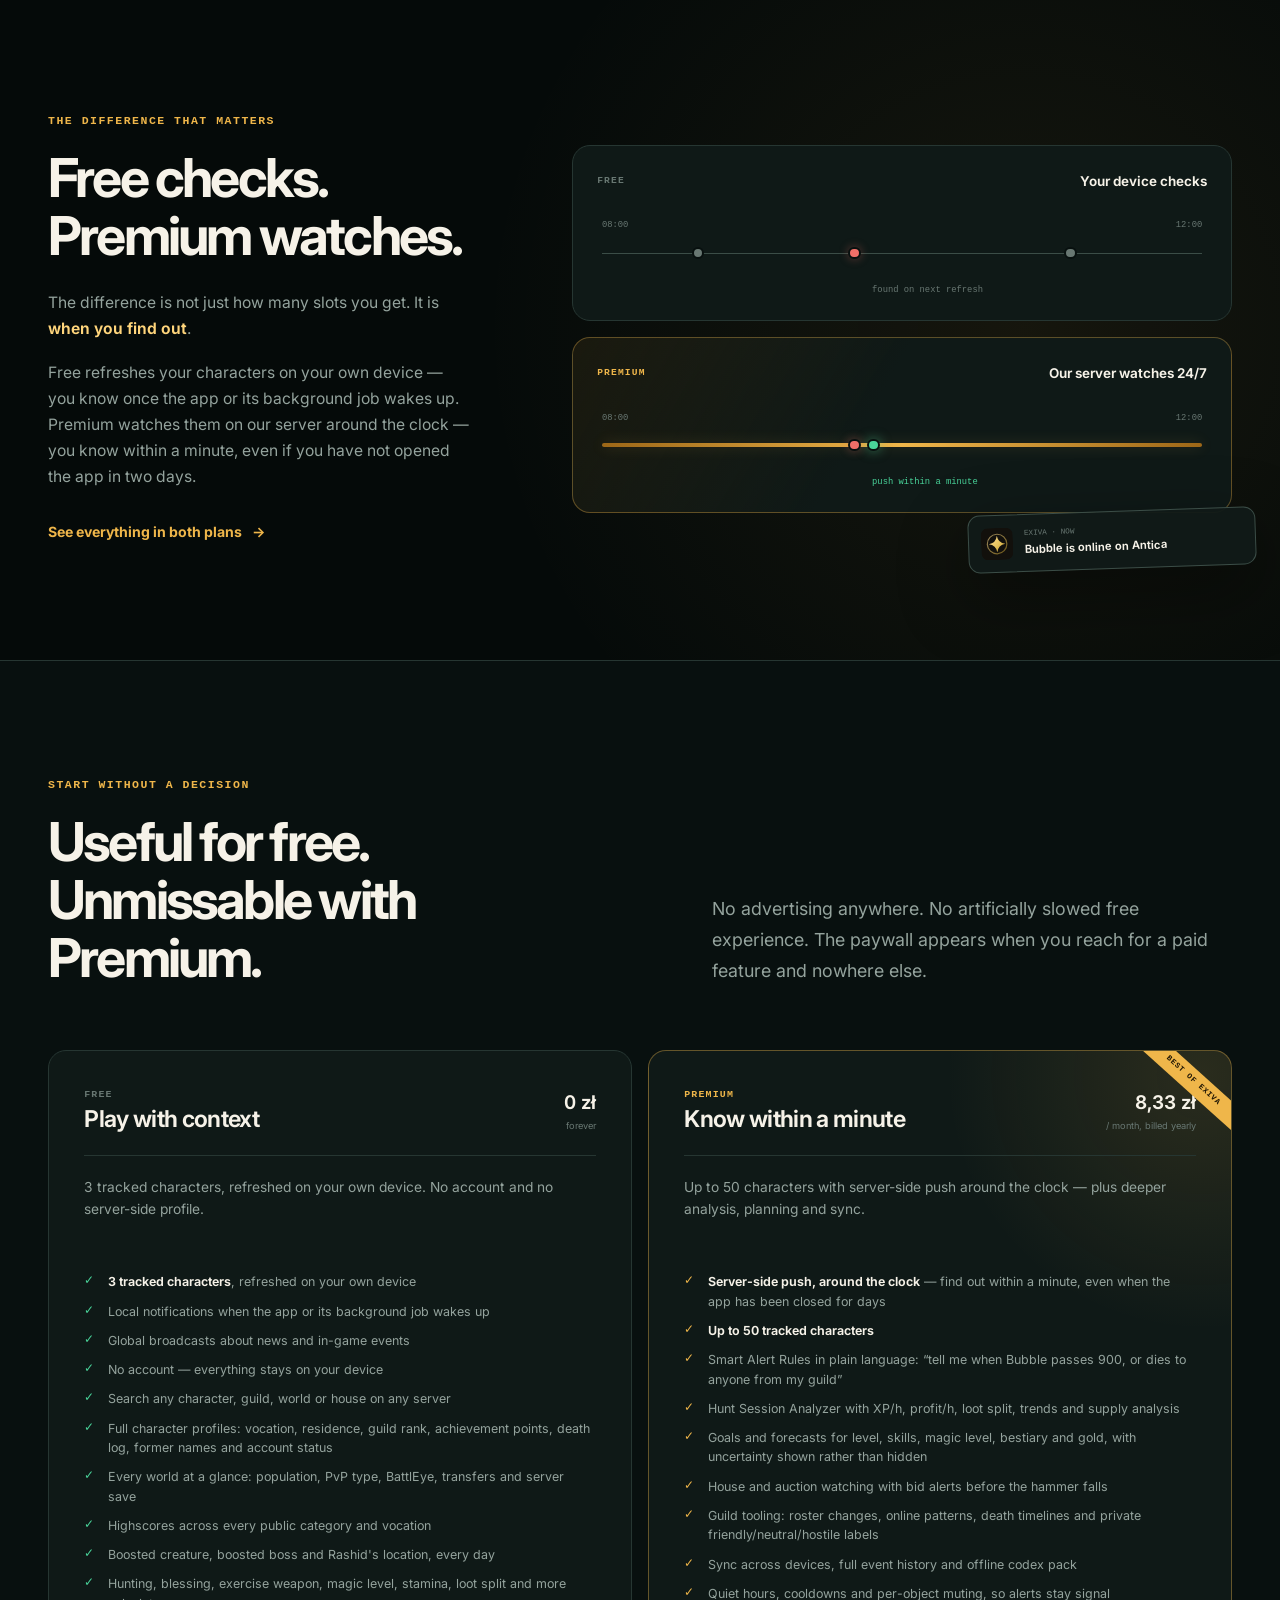
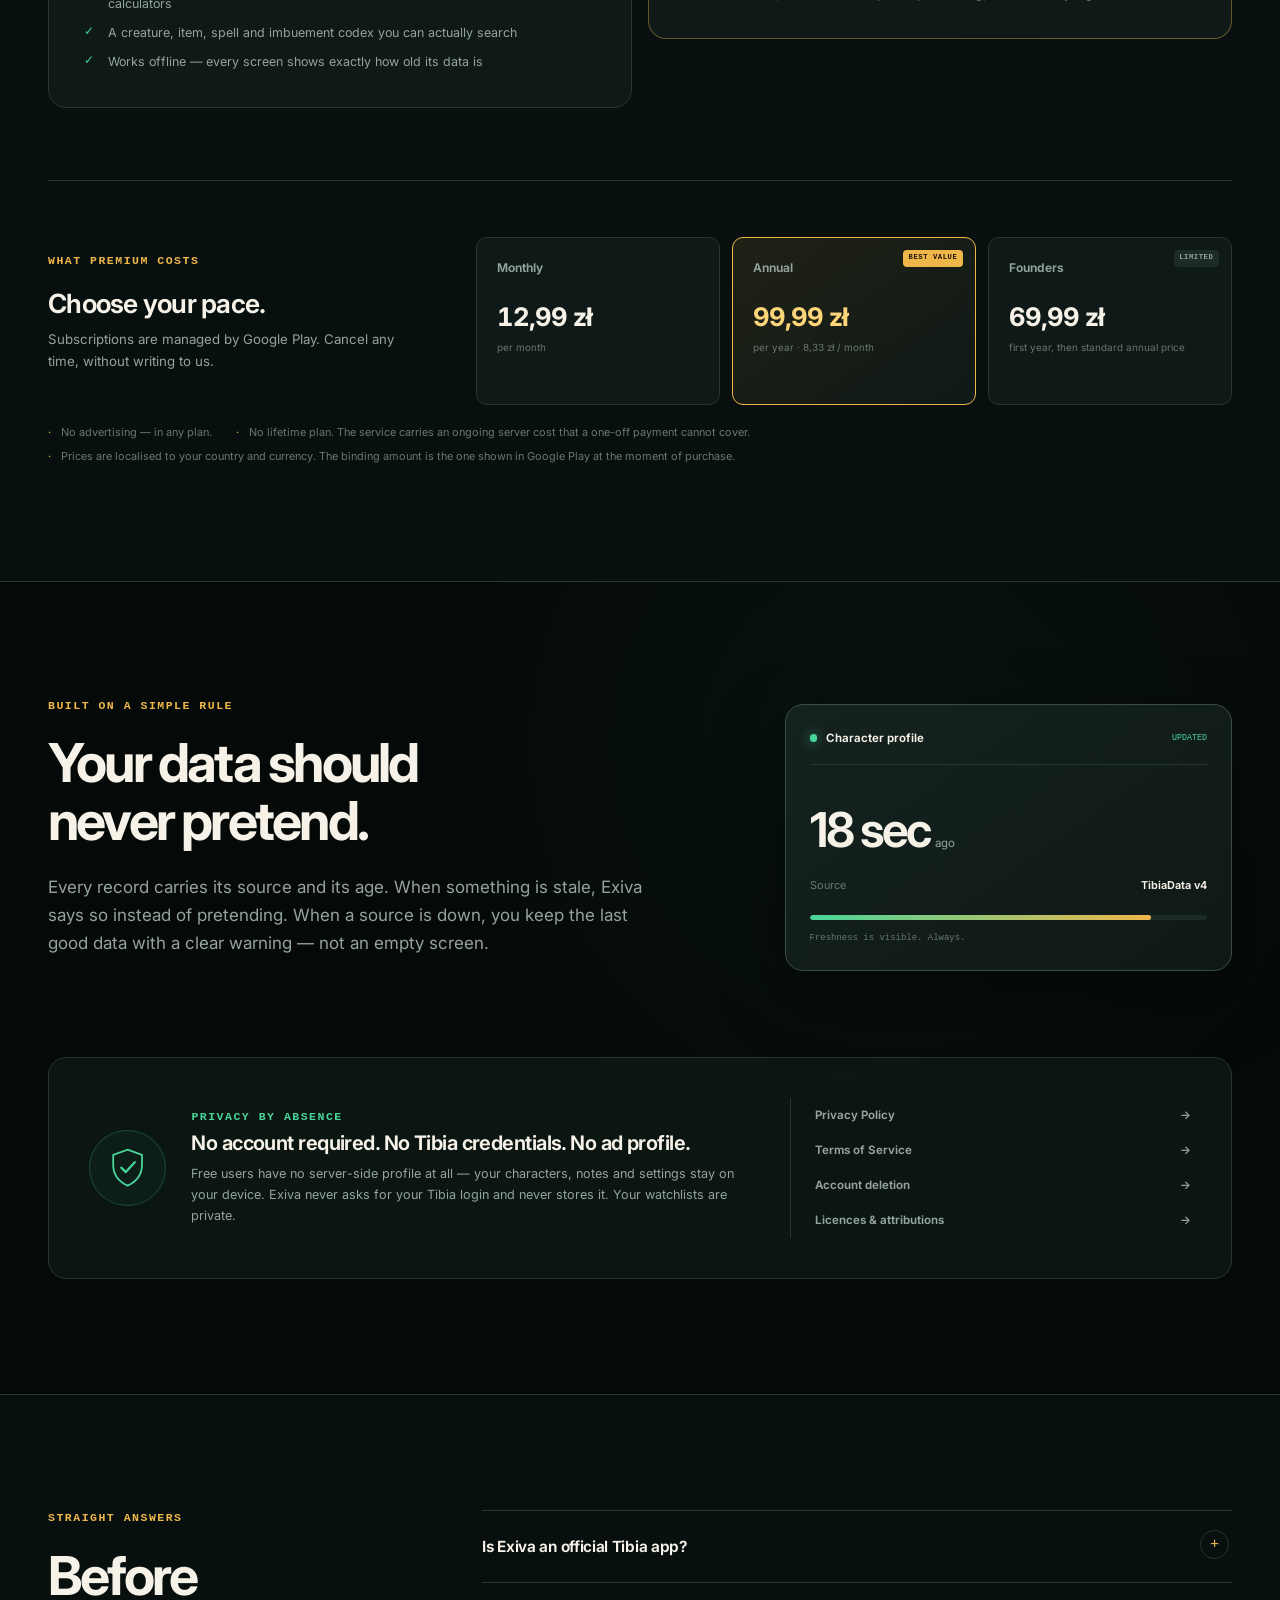
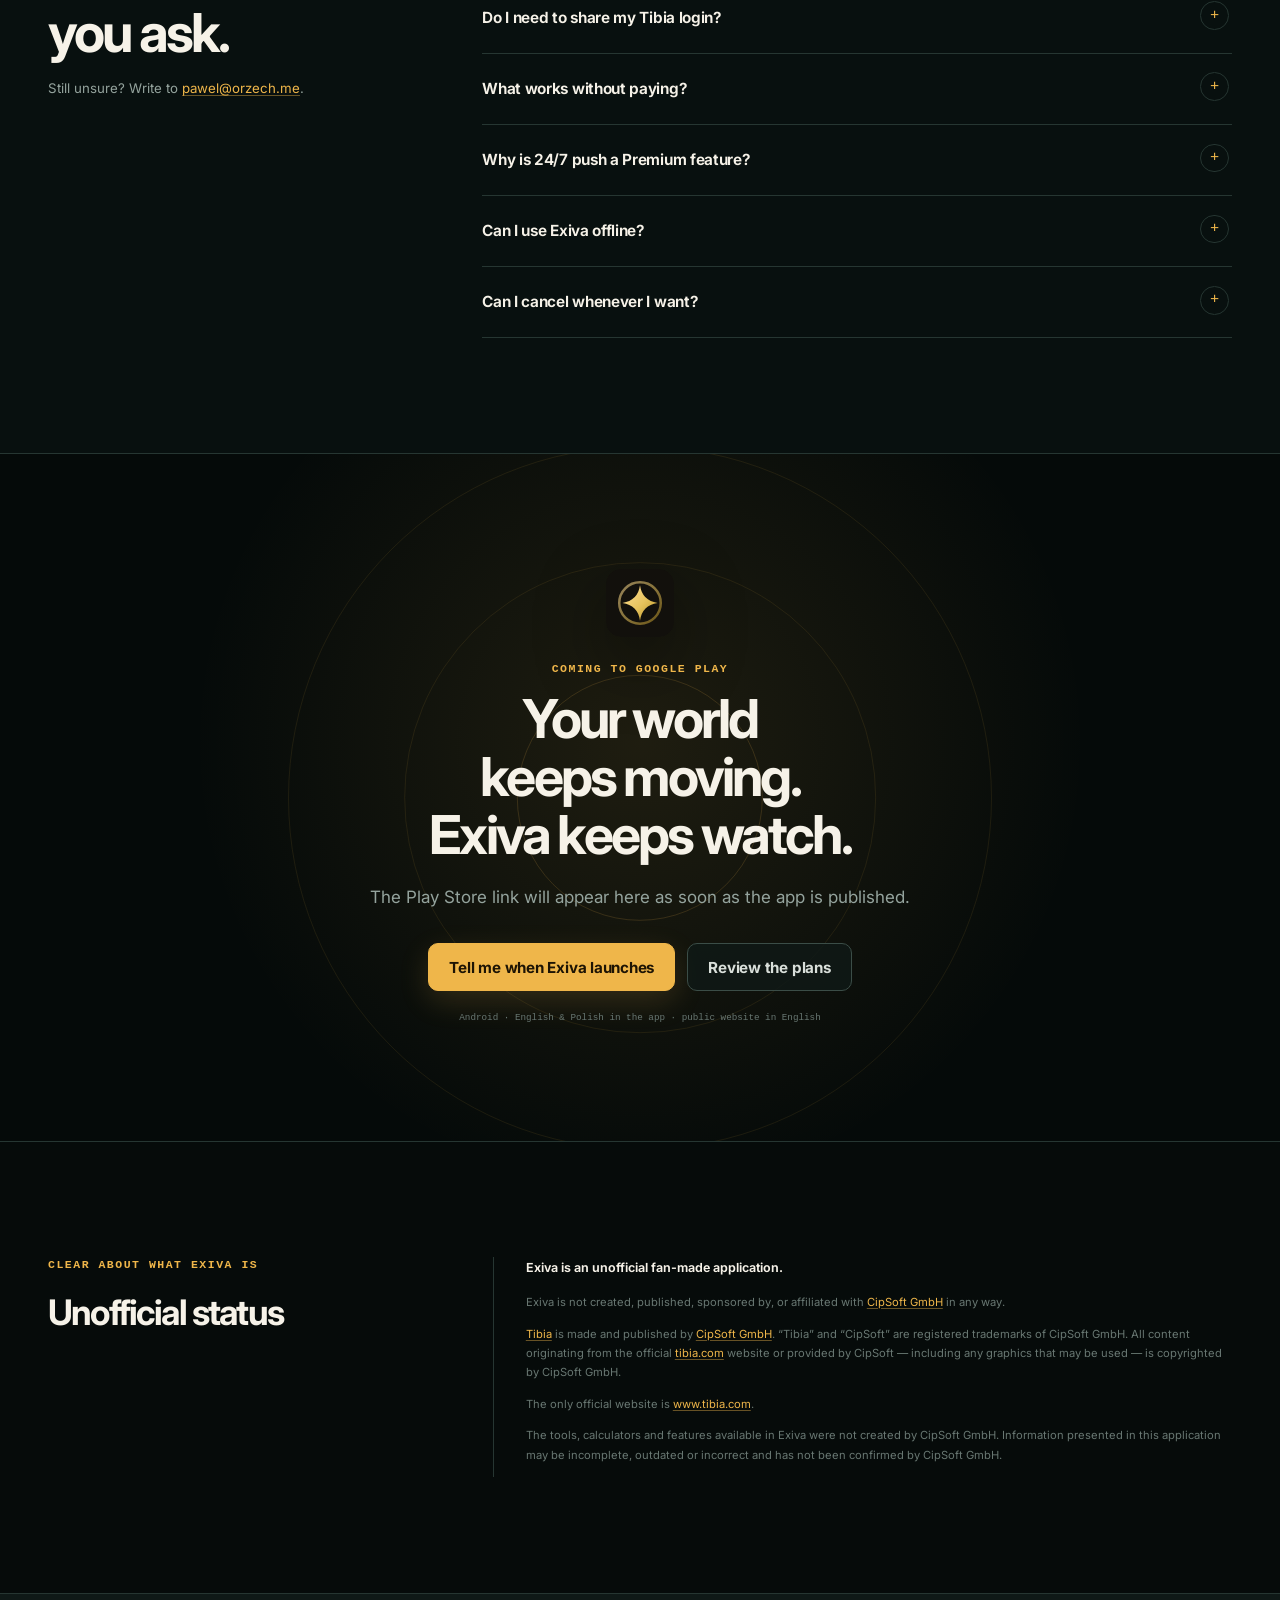
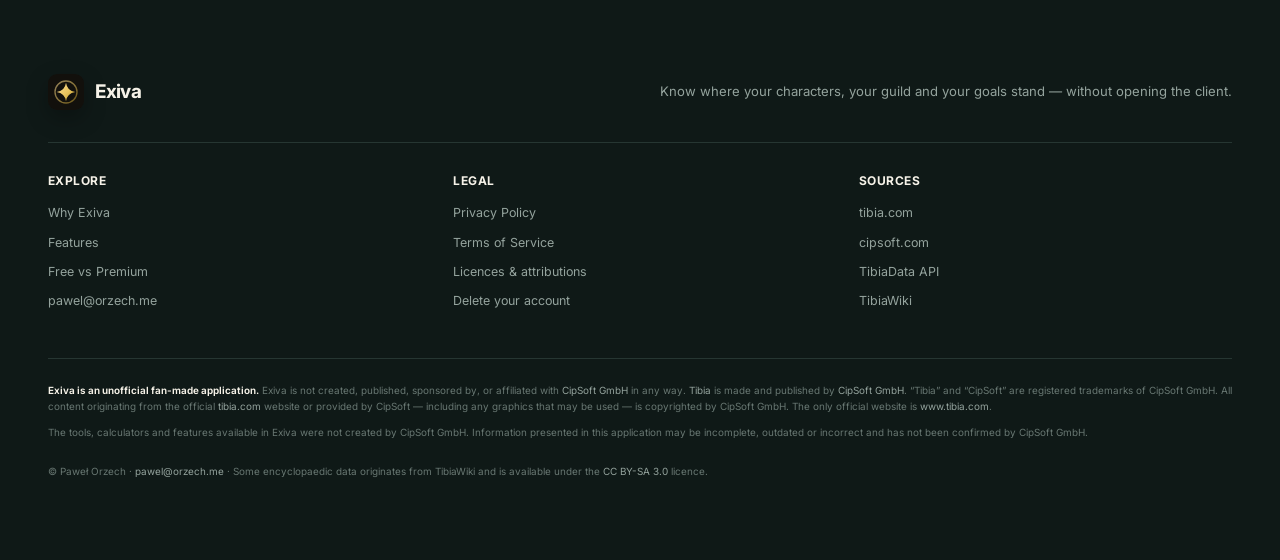
==== commit a3c089c9: "feat: redesign Exiva product site for conversion" ====
--- a/index.html
+++ b/index.html
@@ -3,120 +3,285 @@
 <head>
 <meta charset="utf-8">
 <meta name="viewport" content="width=device-width, initial-scale=1">
-<title>Exiva — unofficial companion for Tibia players</title>
-<meta name="description" content="Track 3 Tibia characters for free. Premium adds server push 24/7 and 50 characters — from 8,33 zł a month. Unofficial fan-made Android app. No ads.">
-<meta name="color-scheme" content="dark light">
-<meta name="theme-color" content="#12100C" media="(prefers-color-scheme: dark)">
-<meta name="theme-color" content="#FDF8EF" media="(prefers-color-scheme: light)">
-<meta property="og:title" content="Exiva — unofficial companion for Tibia players">
-<meta property="og:description" content="Track 3 Tibia characters for free. Premium adds server push 24/7 and 50 characters — from 8,33 zł a month. Unofficial fan-made Android app. No ads.">
+<title>Exiva — know what happened before you log in</title>
+<meta name="description" content="Track Tibia characters, guilds and goals. Exiva watches for online status, levels and deaths, with 3 characters free and 24/7 server alerts in Premium. Unofficial Android companion. No ads.">
+<meta name="color-scheme" content="dark">
+<meta name="theme-color" content="#08100F">
+<meta property="og:title" content="Exiva — know what happened before you log in">
+<meta property="og:description" content="The unofficial Android companion that watches your Tibia world and tells you when something changes.">
 <meta property="og:type" content="website">
+<meta property="og:url" content="https://pawelorzech.github.io/exiva-site/">
 <meta name="twitter:card" content="summary">
 <link rel="icon" href="favicon.svg" type="image/svg+xml">
 <link rel="preconnect" href="https://fonts.googleapis.com">
 <link rel="preconnect" href="https://fonts.gstatic.com" crossorigin>
-<link rel="stylesheet" href="https://fonts.googleapis.com/css2?family=Inter:wght@300..800&display=swap">
+<link rel="stylesheet" href="https://fonts.googleapis.com/css2?family=Inter:wght@400..800&display=swap">
 <link rel="stylesheet" href="styles.css">
 </head>
-<body>
+<body class="landing-page">
 <a class="skip-link" href="#main">Skip to content</a>
-<header class="site-header">
+
+<header class="site-header landing-header">
   <div class="wrap">
-    <a class="brand" href="index.html"><svg class="mark" width="32" height="32" viewBox="0 0 108 108" role="img" aria-label="Exiva" xmlns="http://www.w3.org/2000/svg">
-  <defs>
-    <linearGradient id="brand-indexhtml-gold" x1="0" y1="0" x2="1" y2="1">
-      <stop offset="0%" stop-color="#FFDF98"/>
-      <stop offset="55%" stop-color="#E6C25C"/>
-      <stop offset="100%" stop-color="#B08C1E"/>
-    </linearGradient>
-    <radialGradient id="brand-indexhtml-bg" cx="0.35" cy="0.3" r="0.85">
-      <stop offset="0%" stop-color="#2C2721"/>
-      <stop offset="100%" stop-color="#12100C"/>
-    </radialGradient>
-  </defs>
-  <rect width="108" height="108" rx="20" fill="url(#brand-indexhtml-bg)"/>
-  <circle cx="54" cy="54" r="33" fill="none" stroke="url(#brand-indexhtml-gold)" stroke-width="3.5" opacity="0.55"/>
-  <circle cx="54" cy="54" r="24.5" fill="none" stroke="url(#brand-indexhtml-gold)" stroke-width="1.5" opacity="0.3"/>
-  <path d="M54 26 Q57.5 50.5 82 54 Q57.5 57.5 54 82 Q50.5 57.5 26 54 Q50.5 50.5 54 26 Z" fill="url(#brand-indexhtml-gold)"/>
-</svg><span>Exiva</span></a>
-    <nav class="site-nav" aria-label="Main navigation">
-      <a href="privacy.html">Privacy</a>
-      <a href="terms.html">Terms</a>
-      <a href="licenses.html">Licences</a>
-      <a href="delete-account.html">Delete account</a>
+    <a class="brand" href="index.html" aria-label="Exiva home">
+      <img class="mark" src="favicon.svg" width="36" height="36" alt="">
+      <span>Exiva</span>
+    </a>
+    <nav class="site-nav landing-nav" aria-label="Main navigation">
+      <a href="#why">Why Exiva</a>
+      <a href="#features">Features</a>
+      <a href="#pricing">Free vs Premium</a>
+      <a class="nav-cta" href="#launch">Get Exiva</a>
     </nav>
   </div>
 </header>
+
 <main id="main">
-<section class="hero">
-  <div class="wrap hero-inner">
-    <div>
-      <span class="kicker">Unofficial companion for Tibia players</span>
-      <h1>Exiva</h1>
-      <p class="tagline">Exiva tells you where your characters stand — without opening the client.</p>
-      <div class="cta-row">
-        <a class="btn btn-primary" href="#" aria-describedby="play-note">Get it on Google Play</a>
-        <a class="btn btn-secondary" href="#features">What it does</a>
-        <p class="cta-note" id="play-note">The Google Play link will appear here once the app is published.</p>
-      </div>
-    </div>
-    <div class="hero-art">
-      <svg class="" width="320" height="320" viewBox="0 0 108 108" role="img" aria-label="Exiva logo — a golden spark inside location rings" xmlns="http://www.w3.org/2000/svg">
-  <defs>
-    <linearGradient id="hero-gold" x1="0" y1="0" x2="1" y2="1">
-      <stop offset="0%" stop-color="#FFDF98"/>
-      <stop offset="55%" stop-color="#E6C25C"/>
-      <stop offset="100%" stop-color="#B08C1E"/>
-    </linearGradient>
-    <radialGradient id="hero-bg" cx="0.35" cy="0.3" r="0.85">
-      <stop offset="0%" stop-color="#2C2721"/>
-      <stop offset="100%" stop-color="#12100C"/>
-    </radialGradient>
-  </defs>
-  <rect width="108" height="108" rx="20" fill="url(#hero-bg)"/>
-  <circle cx="54" cy="54" r="33" fill="none" stroke="url(#hero-gold)" stroke-width="3.5" opacity="0.55"/>
-  <circle cx="54" cy="54" r="24.5" fill="none" stroke="url(#hero-gold)" stroke-width="1.5" opacity="0.3"/>
-  <path d="M54 26 Q57.5 50.5 82 54 Q57.5 57.5 54 82 Q50.5 57.5 26 54 Q50.5 50.5 54 26 Z" fill="url(#hero-gold)"/>
-</svg>
-    </div>
-  </div>
-</section>
-
-<section class="section" id="features">
-  <div class="wrap">
-    <div>
-      <h2>What Exiva does</h2>
-      <p class="lede">Name a character once. From then on Exiva watches the world for you: when they come online, when they gain a level, when they die and to whom.</p>
-      <div class="grid">
-        <article class="card"><h3>Character tracking</h3><p>Name a character once. From then on Exiva watches the world for you: when they come online, when they gain a level, when they die and to whom.</p></article>
-        <article class="card"><h3>Alerts when something happens</h3><p>You find out from a notification, not from scrolling a website an hour later. Free refreshes on your device, Premium watches on our server around the clock. Quiet hours, cooldowns and per-object muting keep alerts signal.</p></article>
-        <article class="card"><h3>Worlds, guilds, houses</h3><p>Search any character, guild, world or house on any server. Population, PvP type, BattlEye, transfers, server save.</p></article>
-        <article class="card"><h3>Highscores and events</h3><p>Highscores across every public category and vocation. Boosted creature, boosted boss and Rashid's location, every day.</p></article>
-        <article class="card"><h3>Calculators</h3><p>Hunting, blessing, exercise weapon, magic level, stamina, loot split and more — every formula documented and unit-tested.</p></article>
-        <article class="card"><h3>Codex and offline mode</h3><p>A creature, item, spell and imbuement codex you can actually search. Cached data stays readable on the metro, and every screen shows exactly how old it is.</p></article>
-      </div>
-    </div>
-  </div>
-</section>
-
-<section class="section" id="pricing">
-  <div class="wrap">
-    <div>
-      <h2>Free and Premium</h2>
-      <p class="lede">The difference is not how many slots you get. It is <strong>when you find out</strong>. Free refreshes your characters on your own device — you know once the app wakes up. Premium watches them on our server around the clock — you know within a minute, even if you have not opened the app in two days.</p>
-      <p class="lede">No advertising anywhere. No artificially slowed free experience. The paywall appears when you reach for a paid feature and nowhere else.</p>
+  <section class="hero" aria-labelledby="hero-title">
+    <div class="hero-grid" aria-hidden="true"></div>
+    <div class="wrap hero-inner">
+      <div class="hero-copy">
+        <p class="eyebrow"><span class="status-light"></span> Unofficial Android companion for Tibia players</p>
+        <h1 id="hero-title">Know what happened.<br><span>Before you log in.</span></h1>
+        <p class="tagline">Exiva watches your characters, guild and goals — then tells you when someone comes online, gains a level or dies. No tab hunting. No hourly website checks.</p>
+        <div class="cta-row">
+          <a class="btn btn-primary" href="#features">
+            See what Exiva tracks
+            <svg viewBox="0 0 20 20" width="20" height="20" aria-hidden="true"><path d="M4 10h11M11 6l4 4-4 4" fill="none" stroke="currentColor" stroke-width="1.8" stroke-linecap="round" stroke-linejoin="round"/></svg>
+          </a>
+          <a class="btn btn-secondary" href="#pricing">Compare plans</a>
+        </div>
+        <p class="launch-note"><span>Coming to Google Play</span> · 3 characters free · no account required</p>
+      </div>
+
+      <div class="product-stage" role="img" aria-label="Exiva app preview showing tracked characters, online status and level-up and death alerts">
+        <div class="cast-line cast-line-top" aria-hidden="true"></div>
+        <div class="cast-line cast-line-side" aria-hidden="true"></div>
+        <div class="spell-command">
+          <span class="spell-prompt">spell</span>
+          <code>exiva "Bubble"</code>
+          <span class="spell-result">found</span>
+        </div>
+
+        <div class="radar" aria-hidden="true">
+          <span class="radar-ring ring-one"></span>
+          <span class="radar-ring ring-two"></span>
+          <span class="radar-ring ring-three"></span>
+          <span class="radar-ping ping-one"></span>
+          <span class="radar-ping ping-two"></span>
+        </div>
+
+        <div class="phone">
+          <div class="phone-top">
+            <span class="phone-time">09:41</span>
+            <span class="phone-sensors"><i></i><i></i><i></i></span>
+          </div>
+          <div class="app-screen">
+            <div class="app-bar">
+              <div>
+                <span class="app-overline">COMMAND CENTRE</span>
+                <strong>Good morning</strong>
+              </div>
+              <img src="favicon.svg" alt="" width="34" height="34">
+            </div>
+            <div class="world-signal">
+              <span class="signal-orbit"><i></i></span>
+              <div><strong>3 online</strong><small>of 8 watched characters</small></div>
+              <span class="freshness">now</span>
+            </div>
+            <p class="screen-label">YOUR CHARACTERS</p>
+            <div class="character-card is-online">
+              <span class="vocation">EK</span>
+              <div class="character-copy"><strong>Bubble</strong><small>Antica · Level 901</small></div>
+              <span class="online-dot"></span>
+            </div>
+            <div class="character-card">
+              <span class="vocation is-mage">MS</span>
+              <div class="character-copy"><strong>Goraca</strong><small>Antica · Level 789</small></div>
+              <span class="offline-time">2h</span>
+            </div>
+            <div class="event-preview">
+              <span class="event-icon level-icon">↑</span>
+              <div><strong>Level 901 reached</strong><small>Bubble · 2 minutes ago</small></div>
+            </div>
+            <nav class="phone-nav" aria-label="App preview navigation">
+              <span class="is-active"><i></i>Home</span><span><i></i>Track</span><span><i></i>Worlds</span><span><i></i>More</span>
+            </nav>
+          </div>
+        </div>
+
+        <div class="floating-alert level-alert">
+          <span class="alert-icon">↑</span>
+          <div><small>LEVEL UP</small><strong>Bubble reached 901</strong><span>2 min ago</span></div>
+        </div>
+        <div class="floating-alert death-alert">
+          <span class="alert-icon">†</span>
+          <div><small>DEATH</small><strong>Lost at level 428</strong><span>by a cobra assassin</span></div>
+        </div>
+      </div>
+    </div>
+
+    <div class="wrap proof-strip" aria-label="Key Exiva benefits">
+      <div><strong>No ads.</strong><span>In any plan, ever.</span></div>
+      <div><strong>No Tibia login.</strong><span>Exiva never asks for it.</span></div>
+      <div><strong>Honest freshness.</strong><span>Every screen shows data age.</span></div>
+      <div><strong>Works offline.</strong><span>Last good data stays available.</span></div>
+    </div>
+  </section>
+
+  <section class="section signal-section" id="why" aria-labelledby="why-title">
+    <div class="wrap">
+      <div class="section-heading split-heading">
+        <div>
+          <p class="eyebrow">The useful part of exiva</p>
+          <h2 id="why-title">The client can wait.<br>Your information shouldn't.</h2>
+        </div>
+        <p class="lede">Name a character once. From then on Exiva watches the world for you: when they come online, when they gain a level, when they die and to whom.</p>
+      </div>
+
+      <div class="signal-flow" aria-label="Examples of events Exiva tracks">
+        <article class="signal-card">
+          <div class="signal-meta"><span class="signal-type online">ONLINE</span><span>just now</span></div>
+          <div class="signal-character"><span class="avatar">RP</span><div><h3>Ferumbras</h3><p>appeared on Antica</p></div></div>
+          <p class="signal-copy">Know when a friend, rival or guildmate enters the world.</p>
+        </article>
+        <span class="flow-arrow" aria-hidden="true">→</span>
+        <article class="signal-card">
+          <div class="signal-meta"><span class="signal-type level">LEVEL UP</span><span>2m ago</span></div>
+          <div class="signal-character"><span class="avatar">EK</span><div><h3>Bubble</h3><p>reached level 901</p></div></div>
+          <p class="signal-copy">Follow progress without refreshing character pages.</p>
+        </article>
+        <span class="flow-arrow" aria-hidden="true">→</span>
+        <article class="signal-card">
+          <div class="signal-meta"><span class="signal-type death">DEATH</span><span>14m ago</span></div>
+          <div class="signal-character"><span class="avatar">MS</span><div><h3>Goraca</h3><p>lost at level 789</p></div></div>
+          <p class="signal-copy">See the full death log — including who or what dealt the final blow.</p>
+        </article>
+      </div>
+    </div>
+  </section>
+
+  <section class="section features-section" id="features" aria-labelledby="features-title">
+    <div class="wrap">
+      <div class="section-heading">
+        <p class="eyebrow">One command centre</p>
+        <h2 id="features-title">Your whole Tibia routine.<br>Far fewer tabs.</h2>
+        <p class="lede">Tracking is the beginning. Exiva brings the tools you check every day into one fast, searchable Android app.</p>
+      </div>
+
+      <div class="feature-bento">
+        <article class="feature-card feature-primary">
+          <div class="feature-icon icon-target" aria-hidden="true"><i></i></div>
+          <p class="feature-kicker">CORE</p>
+          <h3>Character tracking</h3>
+          <p>Name a character once. From then on Exiva watches the world for you: when they come online, gain a level, die and to whom.</p>
+          <div class="mini-roster" aria-hidden="true">
+            <span><i class="dot-green"></i> Bubble <b>901</b></span>
+            <span><i class="dot-green"></i> Ferumbras <b>668</b></span>
+            <span><i></i> Goraca <b>789</b></span>
+          </div>
+        </article>
+
+        <article class="feature-card feature-alerts">
+          <div class="feature-icon icon-bell" aria-hidden="true">!</div>
+          <p class="feature-kicker">SIGNAL, NOT NOISE</p>
+          <h3>Alerts when something happens</h3>
+          <p>You find out from a notification, not from scrolling a website an hour later. Quiet hours, cooldowns and per-object muting keep alerts useful.</p>
+          <div class="rule-chip" aria-hidden="true">Tell me when Bubble passes 900</div>
+        </article>
+
+        <article class="feature-card">
+          <div class="feature-icon icon-world" aria-hidden="true">◎</div>
+          <p class="feature-kicker">EVERY SERVER</p>
+          <h3>Worlds, guilds &amp; houses</h3>
+          <p>Search any character, guild, world or house. Check population, PvP type, BattlEye, transfers and server save.</p>
+        </article>
+
+        <article class="feature-card">
+          <div class="feature-icon icon-chart" aria-hidden="true">↗</div>
+          <p class="feature-kicker">THE DAILY META</p>
+          <h3>Highscores &amp; events</h3>
+          <p>Highscores across every public category and vocation. Boosted creature, boosted boss and Rashid's location, every day.</p>
+        </article>
+
+        <article class="feature-card feature-calculator">
+          <div class="feature-icon icon-calculator" aria-hidden="true">÷</div>
+          <p class="feature-kicker">NO GUESSWORK</p>
+          <h3>Calculators</h3>
+          <p>Hunting, blessing, exercise weapon, magic level, stamina, loot split and more — every formula documented and unit-tested.</p>
+          <div class="calculator-row" aria-hidden="true"><span>XP share range</span><strong>675–1,012</strong></div>
+        </article>
+
+        <article class="feature-card feature-codex">
+          <div class="feature-icon icon-book" aria-hidden="true">⌕</div>
+          <p class="feature-kicker">SEARCHABLE &amp; OFFLINE</p>
+          <h3>Codex &amp; offline mode</h3>
+          <p>A creature, item, spell and imbuement codex you can actually search. Cached data stays readable on the metro, and every screen shows exactly how old it is.</p>
+          <div class="codex-search" aria-hidden="true"><span>⌕</span> Search creatures, items, spells…</div>
+        </article>
+      </div>
+    </div>
+  </section>
+
+  <section class="section difference-section" aria-labelledby="difference-title">
+    <div class="wrap difference-grid">
+      <div class="difference-copy">
+        <p class="eyebrow">The difference that matters</p>
+        <h2 id="difference-title">Free checks.<br>Premium watches.</h2>
+        <p>The difference is not just how many slots you get. It is <strong>when you find out</strong>.</p>
+        <p>Free refreshes your characters on your own device — you know once the app or its background job wakes up. Premium watches them on our server around the clock — you know within a minute, even if you have not opened the app in two days.</p>
+        <a class="text-link" href="#pricing">See everything in both plans <span>→</span></a>
+      </div>
+      <div class="watch-comparison" aria-label="How Free and Premium monitoring differ">
+        <div class="watch-row free-watch">
+          <div class="watch-label"><span>FREE</span><strong>Your device checks</strong></div>
+          <div class="timeline">
+            <span class="time-label start">08:00</span><span class="time-label end">12:00</span>
+            <i class="timeline-line"></i><b class="event-point" title="Character event"></b><b class="check-point p-one"></b><b class="check-point p-two"></b>
+            <span class="delay">found on next refresh</span>
+          </div>
+        </div>
+        <div class="watch-row premium-watch">
+          <div class="watch-label"><span>PREMIUM</span><strong>Our server watches 24/7</strong></div>
+          <div class="timeline">
+            <span class="time-label start">08:00</span><span class="time-label end">12:00</span>
+            <i class="timeline-line"></i><i class="always-on-line"></i><b class="event-point"></b><b class="push-point"></b>
+            <span class="instant">push within a minute</span>
+          </div>
+        </div>
+        <div class="push-demo">
+          <img src="favicon.svg" alt="" width="32" height="32">
+          <div><small>EXIVA · NOW</small><strong>Bubble is online on Antica</strong></div>
+        </div>
+      </div>
+    </div>
+  </section>
+
+  <section class="section pricing-section" id="pricing" aria-labelledby="pricing-title">
+    <div class="wrap">
+      <div class="section-heading pricing-heading">
+        <div>
+          <p class="eyebrow">Start without a decision</p>
+          <h2 id="pricing-title">Useful for free.<br>Unmissable with Premium.</h2>
+        </div>
+        <p class="lede">No advertising anywhere. No artificially slowed free experience. The paywall appears when you reach for a paid feature and nowhere else.</p>
+      </div>
+
       <div class="tiers">
-        <article class="tier">
-          <h3>Free</h3>
-          <p class="price">Free of charge · 3 tracked characters · refreshed on your device</p>
+        <article class="tier free-tier">
+          <div class="tier-head">
+            <div><p class="tier-name">FREE</p><h3>Play with context</h3></div>
+            <p class="tier-price"><strong>0 zł</strong><span>forever</span></p>
+          </div>
+          <p class="tier-summary">3 tracked characters, refreshed on your own device. No account and no server-side profile.</p>
           <ul>
-            <li>3 tracked characters, refreshed on your own device</li>
-            <li>Local notifications — raised when the app or its background job wakes up</li>
+            <li><strong>3 tracked characters</strong>, refreshed on your own device</li>
+            <li>Local notifications when the app or its background job wakes up</li>
             <li>Global broadcasts about news and in-game events</li>
-            <li>No account and no server-side profile — everything stays on your device</li>
+            <li>No account — everything stays on your device</li>
             <li>Search any character, guild, world or house on any server</li>
-            <li>Full character profiles — vocation, residence, guild rank, achievement points, death log with killers, former names, account status</li>
-            <li>Every world at a glance: population, PvP type, BattlEye, transfers, server save</li>
+            <li>Full character profiles: vocation, residence, guild rank, achievement points, death log, former names and account status</li>
+            <li>Every world at a glance: population, PvP type, BattlEye, transfers and server save</li>
             <li>Highscores across every public category and vocation</li>
             <li>Boosted creature, boosted boss and Rashid's location, every day</li>
             <li>Hunting, blessing, exercise weapon, magic level, stamina, loot split and more calculators</li>
@@ -124,84 +289,181 @@
             <li>Works offline — every screen shows exactly how old its data is</li>
           </ul>
         </article>
-        <article class="tier is-premium">
-          <h3>Premium<span class="badge">Subscription</span></h3>
-          <p class="price">From 8,33 zł a month · up to 50 characters · server push 24/7</p>
+
+        <article class="tier premium-tier">
+          <div class="premium-ribbon">BEST OF EXIVA</div>
+          <div class="tier-head">
+            <div><p class="tier-name">PREMIUM</p><h3>Know within a minute</h3></div>
+            <p class="tier-price"><strong>8,33 zł</strong><span>/ month, billed yearly</span></p>
+          </div>
+          <p class="tier-summary">Up to 50 characters with server-side push around the clock — plus deeper analysis, planning and sync.</p>
           <ul>
-            <li><strong>Server-side push, around the clock</strong> — you find out within a minute, even if you have not opened the app in two days</li>
-            <li>Up to 50 tracked characters</li>
-            <li>Smart Alert Rules — describe what you care about in plain language: “tell me when Bubble passes 900, or dies to anyone from my guild”</li>
-            <li>Hunt Session Analyzer — paste your session log and get XP/h, profit/h, loot split, trends across spots and time, and an honest read on where your supplies went</li>
-            <li>Goals and forecasts for level, skills, magic level, bestiary and gold, with the uncertainty shown rather than hidden</li>
+            <li><strong>Server-side push, around the clock</strong> — find out within a minute, even when the app has been closed for days</li>
+            <li><strong>Up to 50 tracked characters</strong></li>
+            <li>Smart Alert Rules in plain language: “tell me when Bubble passes 900, or dies to anyone from my guild”</li>
+            <li>Hunt Session Analyzer with XP/h, profit/h, loot split, trends and supply analysis</li>
+            <li>Goals and forecasts for level, skills, magic level, bestiary and gold, with uncertainty shown rather than hidden</li>
             <li>House and auction watching with bid alerts before the hammer falls</li>
-            <li>Guild tooling: roster changes, online patterns, death timelines, private friendly/neutral/hostile labels only you can see</li>
-            <li>Sync across your devices, full event history, offline codex pack</li>
+            <li>Guild tooling: roster changes, online patterns, death timelines and private friendly/neutral/hostile labels</li>
+            <li>Sync across devices, full event history and offline codex pack</li>
             <li>Quiet hours, cooldowns and per-object muting, so alerts stay signal</li>
           </ul>
         </article>
       </div>
-      <h3>What Premium costs</h3>
-      <div class="prices" aria-label="Premium pricing">
-        <div class="price-card">
-          <p class="plan">Monthly</p>
-          <p class="amount">12,99 zł</p>
-          <p class="per">per month</p>
-        </div>
-        <div class="price-card is-best">
-          <p class="plan">Annual<span class="badge">Best value</span></p>
-          <p class="amount">99,99 zł</p>
-          <p class="per">per year — 8,33 zł a month</p>
-        </div>
-        <div class="price-card">
-          <p class="plan">Founders</p>
-          <p class="amount">69,99 zł</p>
-          <p class="per">for the first year · limited offer, then the standard annual price</p>
+
+      <div class="price-block">
+        <div class="price-intro">
+          <p class="eyebrow">What Premium costs</p>
+          <h3>Choose your pace.</h3>
+          <p>Subscriptions are managed by Google Play. Cancel any time, without writing to us.</p>
+        </div>
+        <div class="prices" aria-label="Premium pricing">
+          <article class="price-card">
+            <p class="plan">Monthly</p>
+            <p class="amount">12,99 zł</p>
+            <p class="per">per month</p>
+          </article>
+          <article class="price-card is-best">
+            <div class="badge">BEST VALUE</div>
+            <p class="plan">Annual</p>
+            <p class="amount">99,99 zł</p>
+            <p class="per">per year · 8,33 zł / month</p>
+          </article>
+          <article class="price-card">
+            <div class="badge founders">LIMITED</div>
+            <p class="plan">Founders</p>
+            <p class="amount">69,99 zł</p>
+            <p class="per">first year, then standard annual price</p>
+          </article>
         </div>
       </div>
       <ul class="price-notes">
         <li>No advertising — in any plan.</li>
         <li>No lifetime plan. The service carries an ongoing server cost that a one-off payment cannot cover.</li>
-        <li>Subscriptions are managed by Google Play — cancel any time, without writing to us.</li>
         <li>Prices are localised to your country and currency. The binding amount is the one shown in Google Play at the moment of purchase.</li>
       </ul>
     </div>
-  </div>
-</section>
-
-<section class="section" id="data">
+  </section>
+
+  <section class="section trust-section" id="trust" aria-labelledby="trust-title">
+    <div class="wrap">
+      <div class="trust-grid">
+        <div class="trust-statement">
+          <p class="eyebrow">Built on a simple rule</p>
+          <h2 id="trust-title">Your data should never pretend.</h2>
+          <p>Every record carries its source and its age. When something is stale, Exiva says so instead of pretending. When a source is down, you keep the last good data with a clear warning — not an empty screen.</p>
+        </div>
+        <div class="fresh-card" aria-label="Example freshness indicator">
+          <div class="fresh-head"><span class="fresh-dot"></span><strong>Character profile</strong><span>UPDATED</span></div>
+          <div class="fresh-time"><strong>18 sec</strong><span>ago</span></div>
+          <div class="source-line"><span>Source</span><strong>TibiaData v4</strong></div>
+          <div class="fresh-bar"><i></i></div>
+          <p>Freshness is visible. Always.</p>
+        </div>
+      </div>
+
+      <div class="privacy-promise">
+        <div class="privacy-mark" aria-hidden="true">
+          <svg viewBox="0 0 48 48"><path d="M24 4 40 10v11c0 10.2-6.3 18.4-16 23-9.7-4.6-16-12.8-16-23V10l16-6Z" fill="none" stroke="currentColor" stroke-width="2"/><path d="m17 24 5 5 10-11" fill="none" stroke="currentColor" stroke-width="2.5" stroke-linecap="round" stroke-linejoin="round"/></svg>
+        </div>
+        <div>
+          <p class="eyebrow">Privacy by absence</p>
+          <h3>No account required. No Tibia credentials. No ad profile.</h3>
+          <p>Free users have no server-side profile at all — your characters, notes and settings stay on your device. Exiva never asks for your Tibia login and never stores it. Your watchlists are private.</p>
+        </div>
+        <div class="privacy-links">
+          <a href="privacy.html">Privacy Policy <span>→</span></a>
+          <a href="terms.html">Terms of Service <span>→</span></a>
+          <a href="delete-account.html">Account deletion <span>→</span></a>
+          <a href="licenses.html">Licences &amp; attributions <span>→</span></a>
+        </div>
+      </div>
+    </div>
+  </section>
+
+  <section class="section faq-section" aria-labelledby="faq-title">
+    <div class="wrap faq-grid">
+      <div class="faq-heading">
+        <p class="eyebrow">Straight answers</p>
+        <h2 id="faq-title">Before you ask.</h2>
+        <p>Still unsure? Write to <a href="mailto:pawel@orzech.me">pawel@orzech.me</a>.</p>
+      </div>
+      <div class="faq-list">
+        <details>
+          <summary>Is Exiva an official Tibia app?</summary>
+          <p>No. Exiva is an independent, unofficial fan-made application and is not affiliated with, endorsed by or sponsored by CipSoft GmbH.</p>
+        </details>
+        <details>
+          <summary>Do I need to share my Tibia login?</summary>
+          <p>Never. Exiva does not ask for or store your Tibia credentials. It works with publicly available character and world data.</p>
+        </details>
+        <details>
+          <summary>What works without paying?</summary>
+          <p>You can track 3 characters on your device, search characters, guilds, worlds and houses, browse highscores and daily events, use calculators and search the codex. There are no ads.</p>
+        </details>
+        <details>
+          <summary>Why is 24/7 push a Premium feature?</summary>
+          <p>Free tracking runs on your device and costs us almost nothing. Watching continuously while the app is closed needs servers, polling and addressed push delivery — recurring infrastructure that the subscription funds.</p>
+        </details>
+        <details>
+          <summary>Can I use Exiva offline?</summary>
+          <p>Yes. Cached data remains readable, and Exiva shows exactly how old it is. Premium adds a full offline codex pack.</p>
+        </details>
+        <details>
+          <summary>Can I cancel whenever I want?</summary>
+          <p>Yes. Subscriptions are managed through Google Play and can be cancelled there at any time. The final price is always the localised amount shown by Google Play.</p>
+        </details>
+      </div>
+    </div>
+  </section>
+
+  <section class="section launch-section" id="launch" aria-labelledby="launch-title">
+    <div class="launch-radar" aria-hidden="true"><i></i><i></i><i></i></div>
+    <div class="wrap launch-inner">
+      <img src="favicon.svg" alt="" width="68" height="68">
+      <p class="eyebrow">Coming to Google Play</p>
+      <h2 id="launch-title">Your world keeps moving.<br>Exiva keeps watch.</h2>
+      <p>The Play Store link will appear here as soon as the app is published.</p>
+      <div class="cta-row">
+        <a class="btn btn-primary" href="mailto:pawel@orzech.me?subject=Tell%20me%20when%20Exiva%20launches">Tell me when Exiva launches</a>
+        <a class="btn btn-secondary" href="#pricing">Review the plans</a>
+      </div>
+      <p class="launch-small">Android · English &amp; Polish in the app · public website in English</p>
+    </div>
+  </section>
+
+  <section class="section unofficial-section" id="disclaimer" aria-labelledby="disclaimer-title">
+    <div class="wrap">
+      <div class="unofficial-grid">
+        <div>
+          <p class="eyebrow">Clear about what Exiva is</p>
+          <h2 id="disclaimer-title">Unofficial status</h2>
+        </div>
+        <div class="unofficial-copy">
+          <p><strong>Exiva is an unofficial fan-made application.</strong></p>
+          <p>Exiva is not created, published, sponsored by, or affiliated with <a href="https://www.cipsoft.com" rel="noopener noreferrer" target="_blank">CipSoft GmbH</a> in any way.</p>
+          <p><a href="https://www.tibia.com" rel="noopener noreferrer" target="_blank">Tibia</a> is made and published by <a href="https://www.cipsoft.com" rel="noopener noreferrer" target="_blank">CipSoft GmbH</a>. “Tibia” and “CipSoft” are registered trademarks of CipSoft GmbH. All content originating from the official <a href="https://www.tibia.com" rel="noopener noreferrer" target="_blank">tibia.com</a> website or provided by CipSoft — including any graphics that may be used — is copyrighted by CipSoft GmbH.</p>
+          <p>The only official website is <a href="https://www.tibia.com" rel="noopener noreferrer" target="_blank">www.tibia.com</a>.</p>
+          <p>The tools, calculators and features available in Exiva were not created by CipSoft GmbH. Information presented in this application may be incomplete, outdated or incorrect and has not been confirmed by CipSoft GmbH.</p>
+        </div>
+      </div>
+    </div>
+  </section>
+</main>
+
+<footer class="site-footer landing-footer">
   <div class="wrap">
-    <div class="prose">
-      <h2>Built to be honest about data</h2>
-      <p>Every record carries its source and its age. When something is stale, Exiva says so instead of pretending. When a source is down, you keep the last good data with a clear warning — you do not get an empty screen.</p>
-      <h2>Privacy</h2>
-      <p>No account is required to use Exiva. Free users have no server-side profile at all — your character, notes and settings stay on your device. Exiva never asks for your Tibia login and never stores it. Your watchlists are private.</p>
-      <p><a href="privacy.html">Privacy Policy</a> · <a href="terms.html">Terms of Service</a> · <a href="delete-account.html">Account and data deletion</a> · <a href="licenses.html">Licences &amp; attributions</a></p>
-    </div>
-  </div>
-</section>
-
-<section class="section" id="disclaimer">
-  <div class="wrap">
-    <div class="prose">
-      <h2>Unofficial status</h2>
-      <div class="callout">
-        <p><strong>Exiva is an unofficial fan-made application.</strong></p>
-        <p>Exiva is not created, published, sponsored by, or affiliated with <a href="https://www.cipsoft.com" rel="noopener noreferrer" target="_blank">CipSoft GmbH</a> in any way.</p>
-        <p><a href="https://www.tibia.com" rel="noopener noreferrer" target="_blank">Tibia</a> is made and published by <a href="https://www.cipsoft.com" rel="noopener noreferrer" target="_blank">CipSoft GmbH</a>. "Tibia" and "CipSoft" are registered trademarks of CipSoft GmbH. All content originating from the official <a href="https://www.tibia.com" rel="noopener noreferrer" target="_blank">tibia.com</a> website or provided by CipSoft — including any graphics that may be used — is copyrighted by CipSoft GmbH.</p>
-        <p>The only official website is <a href="https://www.tibia.com" rel="noopener noreferrer" target="_blank">www.tibia.com</a>.</p>
-        <p>The tools, calculators and features available in Exiva were not created by CipSoft GmbH. Information presented in this application may be incomplete, outdated or incorrect and has not been confirmed by CipSoft GmbH.</p>
-      </div>
-    </div>
-  </div>
-</section>
-</main>
-<footer class="site-footer">
-  <div class="wrap">
+    <div class="footer-lead">
+      <a class="brand footer-brand" href="index.html"><img class="mark" src="favicon.svg" width="36" height="36" alt=""><span>Exiva</span></a>
+      <p>Know where your characters, your guild and your goals stand — without opening the client.</p>
+    </div>
     <div class="footer-grid">
       <div>
-        <h2>Exiva</h2>
+        <h2>Explore</h2>
         <ul>
-          <li><a href="index.html">Home</a></li>
+          <li><a href="#why">Why Exiva</a></li>
+          <li><a href="#features">Features</a></li>
+          <li><a href="#pricing">Free vs Premium</a></li>
           <li><a href="mailto:pawel@orzech.me">pawel@orzech.me</a></li>
         </ul>
       </div>
@@ -226,7 +488,7 @@
     </div>
 
     <div class="disclaimer">
-      <p><strong>Exiva is an unofficial fan-made application.</strong> Exiva is not created, published, sponsored by, or affiliated with <a href="https://www.cipsoft.com" rel="noopener noreferrer" target="_blank">CipSoft GmbH</a> in any way. <a href="https://www.tibia.com" rel="noopener noreferrer" target="_blank">Tibia</a> is made and published by <a href="https://www.cipsoft.com" rel="noopener noreferrer" target="_blank">CipSoft GmbH</a>. "Tibia" and "CipSoft" are registered trademarks of CipSoft GmbH. All content originating from the official <a href="https://www.tibia.com" rel="noopener noreferrer" target="_blank">tibia.com</a> website or provided by CipSoft — including any graphics that may be used — is copyrighted by CipSoft GmbH. The only official website is <a href="https://www.tibia.com" rel="noopener noreferrer" target="_blank">www.tibia.com</a>.</p>
+      <p><strong>Exiva is an unofficial fan-made application.</strong> Exiva is not created, published, sponsored by, or affiliated with <a href="https://www.cipsoft.com" rel="noopener noreferrer" target="_blank">CipSoft GmbH</a> in any way. <a href="https://www.tibia.com" rel="noopener noreferrer" target="_blank">Tibia</a> is made and published by <a href="https://www.cipsoft.com" rel="noopener noreferrer" target="_blank">CipSoft GmbH</a>. “Tibia” and “CipSoft” are registered trademarks of CipSoft GmbH. All content originating from the official <a href="https://www.tibia.com" rel="noopener noreferrer" target="_blank">tibia.com</a> website or provided by CipSoft — including any graphics that may be used — is copyrighted by CipSoft GmbH. The only official website is <a href="https://www.tibia.com" rel="noopener noreferrer" target="_blank">www.tibia.com</a>.</p>
       <p>The tools, calculators and features available in Exiva were not created by CipSoft GmbH. Information presented in this application may be incomplete, outdated or incorrect and has not been confirmed by CipSoft GmbH.</p>
     </div>
 
--- a/styles.css
+++ b/styles.css
@@ -1,69 +1,68 @@
 /* ==========================================================================
-   Exiva — public site
-   Dark: obsidian + dimmed gold. Light: parchment. No frameworks, no build step.
+   Exiva public site
+   Product direction: a quiet command centre, not a fantasy costume.
    ========================================================================== */
 
 :root {
-  color-scheme: dark light;
-
-  --bg: #12100c;
-  --surface: #1a1713;
-  --surface-2: #231f1a;
-  --surface-3: #2c2721;
-  --border: #373029;
-  --border-strong: #423a32;
-
-  --text: #e9e0d2;
-  --text-strong: #fffbf5;
-  --muted: #a89c8e;
-
-  --gold: #e6c25c;
-  --gold-bright: #ffdf98;
-  --gold-deep: #b08c1e;
-  --on-gold: #241a00;
-
-  --ruby: #ffb4ab;
-  --green: #7cd992;
-  --mana: #9ccaff;
-  --stale: #e0a458;
-
-  --shadow: 0 1px 2px rgba(0, 0, 0, .5), 0 12px 32px rgba(0, 0, 0, .35);
-  --radius: 14px;
+  color-scheme: dark;
+  --bg: #08100f;
+  --bg-deep: #050a09;
+  --surface: #0f1917;
+  --surface-2: #15221f;
+  --surface-3: #1c2b27;
+  --border: #263632;
+  --border-strong: #3b4d47;
+  --text: #d9dfda;
+  --text-strong: #f6f2e8;
+  --muted: #94a39d;
+  --faint: #687772;
+  --gold: #efb64a;
+  --gold-bright: #ffd57b;
+  --gold-deep: #9d6717;
+  --on-gold: #1d1404;
+  --green: #49d49a;
+  --green-deep: #193c31;
+  --ruby: #f06f68;
+  --ruby-deep: #3a2220;
+  --mana: #72aef8;
+  --stale: #e4a45d;
+  --shadow: 0 24px 70px rgba(0, 0, 0, .42);
+  --shadow-soft: 0 12px 36px rgba(0, 0, 0, .24);
+  --radius: 18px;
+  --radius-small: 11px;
   --measure: 68ch;
-
-  /* One family. Hierarchy comes from weight, size and tracking — not decoration. */
   --font-body: "Inter", -apple-system, BlinkMacSystemFont, "Segoe UI", Roboto, Helvetica, Arial, sans-serif;
   --font-mono: ui-monospace, SFMono-Regular, Menlo, Consolas, monospace;
 }
 
 @media (prefers-color-scheme: light) {
-  :root {
-    --bg: #fdf8ef;
-    --surface: #f8f1e4;
-    --surface-2: #ede3d2;
-    --surface-3: #e1d6c3;
-    --border: #e1d6c3;
-    --border-strong: #cbbda6;
-
-    --text: #1a1713;
-    --text-strong: #12100c;
-    --muted: #5b5248;
-
-    --gold: #755a00;
-    --gold-bright: #584400;
-    --gold-deep: #b08c1e;
-    --on-gold: #fffbf5;
-
-    --ruby: #93000f;
-    --green: #1d6b34;
-    --mana: #004880;
-    --stale: #7a4900;
-
-    --shadow: 0 1px 2px rgba(60, 45, 15, .10), 0 12px 32px rgba(60, 45, 15, .10);
+  body:not(.landing-page) {
+    color-scheme: light;
+    --bg: #fbf8f0;
+    --bg-deep: #f2ede3;
+    --surface: #fffdf7;
+    --surface-2: #f3eee3;
+    --surface-3: #e9e1d3;
+    --border: #ddd5c7;
+    --border-strong: #beb3a2;
+    --text: #302d29;
+    --text-strong: #151412;
+    --muted: #625d55;
+    --faint: #827a6f;
+    --gold: #7e590c;
+    --gold-bright: #5b3d00;
+    --gold-deep: #a86d14;
+    --on-gold: #fffaf0;
+    --green: #18734d;
+    --green-deep: #d6eee3;
+    --ruby: #9d2928;
+    --ruby-deep: #f4dddd;
+    --mana: #245eae;
+    --stale: #7f4c0e;
+    --shadow: 0 24px 70px rgba(79, 62, 34, .12);
+    --shadow-soft: 0 12px 36px rgba(79, 62, 34, .08);
   }
 }
-
-/* --------------------------------------------------------------- base ---- */
 
 *,
 *::before,
@@ -72,6 +71,7 @@
 html {
   -webkit-text-size-adjust: 100%;
   scroll-behavior: smooth;
+  scroll-padding-top: 5rem;
 }
 
 body {
@@ -80,86 +80,98 @@
   color: var(--text);
   font-family: var(--font-body);
   font-size: 1.0625rem;
-  font-weight: 400;
-  line-height: 1.6;
+  line-height: 1.65;
   font-synthesis-weight: none;
   text-rendering: optimizeLegibility;
   -webkit-font-smoothing: antialiased;
 }
 
+.landing-page {
+  min-width: 20rem;
+  overflow-x: hidden;
+  background:
+    radial-gradient(circle at 86% 7%, rgba(73, 212, 154, .055), transparent 28rem),
+    var(--bg);
+}
+
 h1, h2, h3, h4, h5, h6 {
+  margin: 2.2em 0 .6em;
   color: var(--text-strong);
-  margin: 2.2em 0 .6em;
+  line-height: 1.08;
   text-wrap: balance;
 }
 
-/* The bigger the size, the tighter the tracking and the leading. */
 h1 {
-  font-size: clamp(2.1rem, 1.4rem + 3vw, 3.4rem);
-  font-weight: 800;
-  letter-spacing: -.035em;
-  line-height: 1.05;
   margin-top: 0;
-}
+  font-size: clamp(2.4rem, 1.4rem + 4vw, 5.2rem);
+  font-weight: 760;
+  letter-spacing: -.065em;
+}
+
 h2 {
-  font-size: clamp(1.5rem, 1.2rem + 1.3vw, 2.05rem);
+  font-size: clamp(2rem, 1.35rem + 2.5vw, 3.75rem);
   font-weight: 700;
-  letter-spacing: -.024em;
-  line-height: 1.15;
-}
+  letter-spacing: -.052em;
+}
+
 h3 {
-  font-size: clamp(1.15rem, 1.05rem + .6vw, 1.35rem);
-  font-weight: 600;
-  letter-spacing: -.014em;
-  line-height: 1.25;
-}
+  font-size: clamp(1.2rem, 1.05rem + .7vw, 1.55rem);
+  font-weight: 650;
+  letter-spacing: -.028em;
+}
+
 h4, h5, h6 {
   font-size: 1.05rem;
-  font-weight: 600;
-  letter-spacing: -.008em;
-  line-height: 1.3;
+  font-weight: 650;
+  letter-spacing: -.015em;
 }
 
 p, ul, ol, blockquote, pre, .table-wrap, figure { margin: 0 0 1.15em; }
 
 a {
   color: var(--gold);
-  text-decoration-color: color-mix(in srgb, var(--gold) 45%, transparent);
+  text-decoration-color: color-mix(in srgb, var(--gold) 42%, transparent);
   text-underline-offset: .18em;
-}
-a:hover { color: var(--gold-bright); text-decoration-color: currentColor; }
+  overflow-wrap: break-word;
+}
+
+a:hover {
+  color: var(--gold-bright);
+  text-decoration-color: currentColor;
+}
 
 :focus-visible {
   outline: 3px solid var(--gold);
-  outline-offset: 3px;
-  border-radius: 4px;
-}
-
-strong { color: var(--text-strong); font-weight: 600; }
+  outline-offset: 4px;
+  border-radius: 5px;
+}
+
+strong { color: var(--text-strong); font-weight: 650; }
 
 code {
-  font-family: var(--font-mono);
-  font-size: .88em;
-  background: var(--surface-2);
+  padding: .1em .35em;
   border: 1px solid var(--border);
   border-radius: 5px;
-  padding: .1em .35em;
+  background: var(--surface-2);
+  font-family: var(--font-mono);
+  font-size: .88em;
   overflow-wrap: anywhere;
 }
 
 pre {
-  background: var(--surface-2);
+  padding: 1rem 1.1rem;
+  overflow-x: auto;
   border: 1px solid var(--border);
   border-radius: var(--radius);
-  padding: 1rem 1.1rem;
-  overflow-x: auto;
-}
-pre code { background: none; border: 0; padding: 0; font-size: .85rem; }
+  background: var(--surface-2);
+}
+
+pre code { padding: 0; border: 0; background: none; font-size: .85rem; }
 
 hr {
+  margin: 2.6em 0;
   border: 0;
   border-top: 1px solid var(--border);
-  margin: 2.6em 0;
 }
 
 ul, ol { padding-left: 1.35em; }
@@ -169,519 +181,1504 @@
 blockquote {
   margin-inline: 0;
   padding: .9rem 1.15rem;
-  background: var(--surface);
   border: 1px solid var(--border);
   border-left: 3px solid var(--gold-deep);
   border-radius: 0 var(--radius) var(--radius) 0;
-}
+  background: var(--surface);
+}
+
 blockquote > :last-child { margin-bottom: 0; }
-
 img, svg { max-width: 100%; height: auto; }
 
-/* -------------------------------------------------------------- tables ---- */
-
+.wrap {
+  width: min(100%, 82rem);
+  margin-inline: auto;
+  padding-inline: clamp(1.15rem, 4vw, 3rem);
+}
+
+.prose { max-width: var(--measure); }
+.visually-hidden {
+  position: absolute;
+  width: 1px;
+  height: 1px;
+  padding: 0;
+  margin: -1px;
+  overflow: hidden;
+  clip: rect(0, 0, 0, 0);
+  white-space: nowrap;
+  border: 0;
+}
+
+.skip-link {
+  position: fixed;
+  top: .5rem;
+  left: -9999px;
+  z-index: 100;
+  padding: .65rem 1rem;
+  border-radius: 8px;
+  background: var(--gold);
+  color: var(--on-gold);
+  font-weight: 700;
+}
+
+.skip-link:focus { left: .5rem; }
+
+/* Header */
+.site-header {
+  position: sticky;
+  top: 0;
+  z-index: 50;
+  border-bottom: 1px solid color-mix(in srgb, var(--border) 70%, transparent);
+  background: color-mix(in srgb, var(--bg) 88%, transparent);
+  -webkit-backdrop-filter: blur(18px);
+  backdrop-filter: blur(18px);
+}
+
+.site-header .wrap {
+  display: flex;
+  align-items: center;
+  gap: 1.25rem;
+  min-height: 4.65rem;
+}
+
+.brand {
+  display: inline-flex;
+  align-items: center;
+  gap: .7rem;
+  flex: none;
+  color: var(--text-strong);
+  font-size: 1.18rem;
+  font-weight: 730;
+  letter-spacing: -.035em;
+  text-decoration: none;
+}
+
+.brand:hover { color: var(--text-strong); }
+.brand .mark {
+  width: 36px;
+  height: 36px;
+  flex: none;
+  border-radius: 9px;
+  box-shadow: 0 8px 22px rgba(0, 0, 0, .28);
+}
+
+.site-nav {
+  display: flex;
+  align-items: center;
+  gap: .25rem;
+  margin-left: auto;
+}
+
+.site-nav a {
+  padding: .52rem .75rem;
+  border-radius: 8px;
+  color: var(--muted);
+  font-size: .9rem;
+  font-weight: 560;
+  text-decoration: none;
+}
+
+.site-nav a:hover,
+.site-nav a[aria-current="page"] {
+  color: var(--text-strong);
+  background: var(--surface-2);
+}
+
+.landing-nav .nav-cta {
+  margin-left: .35rem;
+  border: 1px solid color-mix(in srgb, var(--gold) 45%, transparent);
+  color: var(--gold-bright);
+  background: color-mix(in srgb, var(--gold) 8%, transparent);
+}
+
+/* Shared buttons */
+.btn {
+  display: inline-flex;
+  align-items: center;
+  justify-content: center;
+  gap: .65rem;
+  min-height: 3rem;
+  padding: .77rem 1.25rem;
+  border: 1px solid transparent;
+  border-radius: 10px;
+  font-size: .95rem;
+  font-weight: 700;
+  letter-spacing: -.015em;
+  line-height: 1;
+  text-decoration: none;
+  transition: transform .2s ease, background-color .2s ease, border-color .2s ease, box-shadow .2s ease;
+}
+
+.btn-primary {
+  border-color: var(--gold);
+  background: var(--gold);
+  color: var(--on-gold);
+  box-shadow: 0 10px 30px rgba(239, 182, 74, .16);
+}
+
+.btn-primary:hover {
+  transform: translateY(-2px);
+  color: var(--on-gold);
+  background: var(--gold-bright);
+  box-shadow: 0 14px 38px rgba(239, 182, 74, .23);
+}
+
+.btn-secondary {
+  border-color: var(--border-strong);
+  color: var(--text);
+  background: color-mix(in srgb, var(--surface) 82%, transparent);
+}
+
+.btn-secondary:hover {
+  transform: translateY(-2px);
+  border-color: var(--muted);
+  color: var(--text-strong);
+  background: var(--surface-2);
+}
+
+/* Landing hero */
+.hero {
+  position: relative;
+  overflow: hidden;
+  border-bottom: 1px solid var(--border);
+}
+
+.hero-grid {
+  position: absolute;
+  inset: 0;
+  opacity: .36;
+  background-image:
+    linear-gradient(rgba(255, 255, 255, .026) 1px, transparent 1px),
+    linear-gradient(90deg, rgba(255, 255, 255, .026) 1px, transparent 1px);
+  background-size: 48px 48px;
+  -webkit-mask-image: linear-gradient(to bottom, #000, transparent 86%);
+  mask-image: linear-gradient(to bottom, #000, transparent 86%);
+  pointer-events: none;
+}
+
+.hero::before {
+  content: "";
+  position: absolute;
+  top: -22rem;
+  right: -10rem;
+  width: 56rem;
+  height: 56rem;
+  border-radius: 50%;
+  background: radial-gradient(circle, rgba(239, 182, 74, .11), rgba(73, 212, 154, .035) 42%, transparent 70%);
+  pointer-events: none;
+}
+
+.hero-inner {
+  position: relative;
+  display: grid;
+  grid-template-columns: minmax(0, .93fr) minmax(31rem, 1.07fr);
+  gap: clamp(2rem, 6vw, 6rem);
+  align-items: center;
+  min-height: 44rem;
+  padding-block: clamp(4rem, 8vw, 7.5rem) clamp(3rem, 6vw, 5rem);
+}
+
+.hero-copy { position: relative; z-index: 3; }
+
+.eyebrow {
+  margin: 0 0 1.25rem;
+  color: var(--gold);
+  font-family: var(--font-mono);
+  font-size: .72rem;
+  font-weight: 700;
+  letter-spacing: .13em;
+  line-height: 1.4;
+  text-transform: uppercase;
+}
+
+.status-light {
+  display: inline-block;
+  width: .52rem;
+  height: .52rem;
+  margin-right: .4rem;
+  border-radius: 50%;
+  background: var(--green);
+  box-shadow: 0 0 0 4px rgba(73, 212, 154, .1), 0 0 16px rgba(73, 212, 154, .6);
+}
+
+.hero h1 { max-width: 11ch; }
+.hero h1 span { color: var(--gold-bright); }
+
+.tagline {
+  max-width: 40rem;
+  margin-top: 1.5rem;
+  color: var(--muted);
+  font-size: clamp(1.08rem, .98rem + .45vw, 1.28rem);
+  line-height: 1.65;
+  letter-spacing: -.018em;
+}
+
+.cta-row {
+  display: flex;
+  flex-wrap: wrap;
+  gap: .75rem;
+  align-items: center;
+  margin-top: 2rem;
+}
+
+.launch-note {
+  margin: 1rem 0 0;
+  color: var(--faint);
+  font-size: .82rem;
+}
+
+.launch-note span { color: var(--text); }
+
+/* Hero product preview */
+.product-stage {
+  position: relative;
+  min-height: 36rem;
+  isolation: isolate;
+}
+
+.product-stage::before {
+  content: "";
+  position: absolute;
+  inset: 5% -18% -5% 2%;
+  z-index: -2;
+  background: radial-gradient(circle at 56% 47%, rgba(239, 182, 74, .1), transparent 50%);
+}
+
+.cast-line {
+  position: absolute;
+  z-index: -1;
+  border-color: rgba(239, 182, 74, .15);
+  pointer-events: none;
+}
+
+.cast-line-top {
+  top: 4rem;
+  left: 2rem;
+  width: 62%;
+  height: 7rem;
+  border-top: 1px solid;
+  border-right: 1px solid;
+  border-radius: 0 3rem 0 0;
+}
+
+.cast-line-side {
+  right: 1rem;
+  bottom: 4rem;
+  width: 35%;
+  height: 9rem;
+  border-right: 1px solid;
+  border-bottom: 1px solid;
+  border-radius: 0 0 3rem 0;
+}
+
+.spell-command {
+  position: absolute;
+  top: 0;
+  left: 0;
+  z-index: 5;
+  display: flex;
+  align-items: center;
+  gap: .75rem;
+  min-width: 17rem;
+  padding: .78rem .9rem;
+  border: 1px solid var(--border-strong);
+  border-radius: 9px;
+  background: rgba(8, 16, 15, .9);
+  box-shadow: var(--shadow-soft);
+  -webkit-backdrop-filter: blur(10px);
+  backdrop-filter: blur(10px);
+  font-family: var(--font-mono);
+  font-size: .74rem;
+}
+
+.spell-command code {
+  padding: 0;
+  border: 0;
+  background: none;
+  color: var(--text-strong);
+  font-size: 1em;
+}
+
+.spell-prompt {
+  padding: .16rem .35rem;
+  border-radius: 4px;
+  background: var(--surface-3);
+  color: var(--muted);
+  font-size: .63rem;
+  text-transform: uppercase;
+}
+
+.spell-result {
+  margin-left: auto;
+  color: var(--green);
+  font-size: .65rem;
+  text-transform: uppercase;
+}
+
+.radar {
+  position: absolute;
+  top: 4rem;
+  left: 50%;
+  width: 28rem;
+  height: 28rem;
+  transform: translateX(-50%);
+  z-index: -1;
+}
+
+.radar-ring {
+  position: absolute;
+  top: 50%;
+  left: 50%;
+  border: 1px solid rgba(239, 182, 74, .14);
+  border-radius: 50%;
+  transform: translate(-50%, -50%);
+}
+
+.ring-one { width: 100%; height: 100%; }
+.ring-two { width: 72%; height: 72%; border-color: rgba(239, 182, 74, .2); }
+.ring-three { width: 44%; height: 44%; border-color: rgba(73, 212, 154, .24); }
+
+.radar-ping {
+  position: absolute;
+  width: .48rem;
+  height: .48rem;
+  border-radius: 50%;
+  background: var(--gold);
+  box-shadow: 0 0 0 5px rgba(239, 182, 74, .08), 0 0 20px var(--gold);
+}
+
+.ping-one { top: 23%; left: 77%; }
+.ping-two { bottom: 20%; left: 19%; background: var(--green); box-shadow: 0 0 0 5px rgba(73, 212, 154, .08), 0 0 20px var(--green); }
+
+.phone {
+  position: absolute;
+  top: 1.8rem;
+  left: 50%;
+  z-index: 3;
+  width: 17.7rem;
+  height: 35.6rem;
+  padding: .5rem;
+  overflow: hidden;
+  border: 1px solid #51615c;
+  border-radius: 2.5rem;
+  background: #080b0a;
+  box-shadow: 0 38px 90px rgba(0, 0, 0, .58), inset 0 0 0 2px #1d2422;
+  transform: translateX(-50%) rotate(1.8deg);
+}
+
+.phone::before {
+  content: "";
+  position: absolute;
+  top: .78rem;
+  left: 50%;
+  z-index: 6;
+  width: 5.4rem;
+  height: 1.3rem;
+  border-radius: 99px;
+  background: #050706;
+  transform: translateX(-50%);
+}
+
+.phone-top {
+  position: absolute;
+  inset: .55rem .75rem auto;
+  z-index: 7;
+  display: flex;
+  justify-content: space-between;
+  padding: .28rem .5rem;
+  color: #d9dedb;
+  font-size: .54rem;
+  font-weight: 700;
+}
+
+.phone-sensors { display: flex; align-items: center; gap: .16rem; }
+.phone-sensors i { display: block; width: .2rem; height: .35rem; border-radius: 1px; background: #d9dedb; }
+.phone-sensors i:nth-child(2) { height: .48rem; }
+.phone-sensors i:nth-child(3) { width: .65rem; height: .35rem; border-radius: .12rem; }
+
+.app-screen {
+  position: relative;
+  height: 100%;
+  padding: 3.2rem 1rem .8rem;
+  overflow: hidden;
+  border-radius: 2rem;
+  background:
+    radial-gradient(circle at 85% 12%, rgba(239, 182, 74, .12), transparent 10rem),
+    #0b1211;
+}
+
+.app-bar {
+  display: flex;
+  justify-content: space-between;
+  align-items: center;
+  margin-bottom: 1rem;
+}
+
+.app-bar img { border-radius: 9px; }
+.app-overline {
+  display: block;
+  margin-bottom: .1rem;
+  color: var(--gold);
+  font-family: var(--font-mono);
+  font-size: .43rem;
+  font-weight: 700;
+  letter-spacing: .15em;
+}
+.app-bar strong { display: block; font-size: 1.02rem; letter-spacing: -.035em; }
+
+.world-signal {
+  display: flex;
+  align-items: center;
+  gap: .65rem;
+  padding: .75rem;
+  border: 1px solid #273833;
+  border-radius: 13px;
+  background: #111d1a;
+}
+
+.world-signal strong,
+.world-signal small { display: block; }
+.world-signal strong { font-size: .72rem; }
+.world-signal small { color: #7f918a; font-size: .51rem; }
+
+.signal-orbit {
+  position: relative;
+  width: 2.1rem;
+  height: 2.1rem;
+  border: 1px solid rgba(73, 212, 154, .25);
+  border-radius: 50%;
+}
+.signal-orbit::before {
+  content: "";
+  position: absolute;
+  inset: .35rem;
+  border: 1px solid rgba(73, 212, 154, .35);
+  border-radius: 50%;
+}
+.signal-orbit i {
+  position: absolute;
+  top: 50%;
+  left: 50%;
+  width: .4rem;
+  height: .4rem;
+  border-radius: 50%;
+  background: var(--green);
+  box-shadow: 0 0 12px var(--green);
+  transform: translate(-50%, -50%);
+}
+
+.freshness {
+  margin-left: auto;
+  padding: .14rem .35rem;
+  border-radius: 99px;
+  background: rgba(73, 212, 154, .1);
+  color: var(--green);
+  font-family: var(--font-mono);
+  font-size: .42rem;
+  text-transform: uppercase;
+}
+
+.screen-label {
+  margin: 1.1rem 0 .45rem;
+  color: #6e7d78;
+  font-family: var(--font-mono);
+  font-size: .46rem;
+  font-weight: 700;
+  letter-spacing: .13em;
+}
+
+.character-card {
+  display: flex;
+  align-items: center;
+  gap: .6rem;
+  margin-top: .45rem;
+  padding: .64rem .7rem;
+  border: 1px solid #22312d;
+  border-radius: 11px;
+  background: #0f1917;
+}
+
+.character-card.is-online { border-color: rgba(73, 212, 154, .24); }
+.vocation {
+  display: grid;
+  place-items: center;
+  width: 1.8rem;
+  height: 1.8rem;
+  border-radius: 8px;
+  background: rgba(239, 182, 74, .12);
+  color: var(--gold);
+  font-size: .54rem;
+  font-weight: 800;
+}
+.vocation.is-mage { background: rgba(114, 174, 248, .11); color: var(--mana); }
+.character-copy strong,
+.character-copy small { display: block; }
+.character-copy strong { font-size: .67rem; }
+.character-copy small { color: #7f918a; font-size: .48rem; }
+.online-dot {
+  width: .42rem;
+  height: .42rem;
+  margin-left: auto;
+  border-radius: 50%;
+  background: var(--green);
+  box-shadow: 0 0 10px rgba(73, 212, 154, .6);
+}
+.offline-time {
+  margin-left: auto;
+  color: #74847e;
+  font-family: var(--font-mono);
+  font-size: .48rem;
+}
+
+.event-preview {
+  display: flex;
+  align-items: center;
+  gap: .6rem;
+  margin-top: .8rem;
+  padding: .65rem .7rem;
+  border-radius: 11px;
+  background: linear-gradient(110deg, rgba(239, 182, 74, .14), rgba(239, 182, 74, .04));
+}
+.event-preview strong,
+.event-preview small { display: block; }
+.event-preview strong { font-size: .61rem; }
+.event-preview small { color: #8c938b; font-size: .47rem; }
+.event-icon {
+  display: grid;
+  place-items: center;
+  width: 1.7rem;
+  height: 1.7rem;
+  border-radius: 50%;
+  background: rgba(239, 182, 74, .16);
+  color: var(--gold);
+  font-size: .8rem;
+}
+
+.phone-nav {
+  position: absolute;
+  right: .55rem;
+  bottom: .55rem;
+  left: .55rem;
+  display: grid;
+  grid-template-columns: repeat(4, 1fr);
+  padding: .55rem .25rem .35rem;
+  border: 1px solid #1c2c28;
+  border-radius: 14px;
+  background: rgba(12, 20, 18, .94);
+}
+.phone-nav span {
+  display: grid;
+  place-items: center;
+  gap: .16rem;
+  color: #62726d;
+  font-size: .4rem;
+}
+.phone-nav i {
+  display: block;
+  width: .88rem;
+  height: .22rem;
+  border-radius: 99px;
+  background: #293834;
+}
+.phone-nav .is-active { color: var(--gold); }
+.phone-nav .is-active i { background: var(--gold); box-shadow: 0 0 10px rgba(239, 182, 74, .3); }
+
+.floating-alert {
+  position: absolute;
+  z-index: 4;
+  display: flex;
+  align-items: center;
+  gap: .7rem;
+  min-width: 13rem;
+  padding: .75rem .85rem;
+  border: 1px solid var(--border-strong);
+  border-radius: 12px;
+  background: rgba(15, 25, 23, .93);
+  box-shadow: var(--shadow-soft);
+  -webkit-backdrop-filter: blur(14px);
+  backdrop-filter: blur(14px);
+}
+.floating-alert .alert-icon {
+  display: grid;
+  place-items: center;
+  width: 2rem;
+  height: 2rem;
+  flex: none;
+  border-radius: 9px;
+  background: rgba(239, 182, 74, .12);
+  color: var(--gold);
+  font-weight: 800;
+}
+.floating-alert small,
+.floating-alert strong,
+.floating-alert div > span { display: block; }
+.floating-alert small { color: var(--gold); font-family: var(--font-mono); font-size: .48rem; font-weight: 700; letter-spacing: .12em; }
+.floating-alert strong { font-size: .67rem; }
+.floating-alert div > span { color: var(--faint); font-size: .52rem; }
+.level-alert { top: 14.5rem; right: -1.5rem; }
+.death-alert { bottom: 1.5rem; left: -1.5rem; }
+.death-alert .alert-icon { background: rgba(240, 111, 104, .12); color: var(--ruby); }
+.death-alert small { color: var(--ruby); }
+
+.proof-strip {
+  position: relative;
+  display: grid;
+  grid-template-columns: repeat(4, 1fr);
+  border-top: 1px solid var(--border);
+}
+
+.proof-strip div {
+  padding: 1.25rem clamp(.7rem, 2vw, 1.8rem);
+  border-right: 1px solid var(--border);
+}
+.proof-strip div:first-child { padding-left: 0; }
+.proof-strip div:last-child { border-right: 0; }
+.proof-strip strong,
+.proof-strip span { display: block; }
+.proof-strip strong { font-size: .8rem; letter-spacing: -.01em; }
+.proof-strip span { color: var(--faint); font-size: .7rem; }
+
+/* Landing sections */
+.section {
+  position: relative;
+  padding-block: clamp(5rem, 9vw, 8.5rem);
+}
+
+.landing-page .section + .section { border-top: 1px solid var(--border); }
+
+.section-heading {
+  max-width: 54rem;
+  margin-bottom: clamp(2.6rem, 5vw, 4.5rem);
+}
+
+.section-heading h2 { margin: 0; }
+.section-heading .lede { margin: 1.25rem 0 0; }
+
+.split-heading,
+.pricing-heading {
+  display: grid;
+  grid-template-columns: 1.05fr .95fr;
+  gap: clamp(2rem, 7vw, 7rem);
+  align-items: end;
+  max-width: none;
+}
+
+.lede {
+  max-width: var(--measure);
+  color: var(--muted);
+  font-size: clamp(1rem, .94rem + .28vw, 1.12rem);
+  line-height: 1.72;
+}
+
+/* Signal section */
+.signal-section {
+  background:
+    radial-gradient(circle at 50% 50%, rgba(73, 212, 154, .035), transparent 42rem),
+    var(--bg-deep);
+}
+
+.signal-flow {
+  display: grid;
+  grid-template-columns: 1fr auto 1fr auto 1fr;
+  gap: 1rem;
+  align-items: center;
+}
+
+.signal-card {
+  min-height: 17rem;
+  padding: 1.35rem;
+  border: 1px solid var(--border);
+  border-radius: var(--radius);
+  background: linear-gradient(145deg, var(--surface), rgba(11, 18, 17, .72));
+  box-shadow: var(--shadow-soft);
+}
+
+.signal-meta {
+  display: flex;
+  align-items: center;
+  justify-content: space-between;
+  margin-bottom: 2rem;
+  color: var(--faint);
+  font-family: var(--font-mono);
+  font-size: .62rem;
+  text-transform: uppercase;
+}
+
+.signal-type {
+  padding: .24rem .45rem;
+  border-radius: 4px;
+  font-weight: 800;
+  letter-spacing: .08em;
+}
+.signal-type.online { background: rgba(73, 212, 154, .1); color: var(--green); }
+.signal-type.level { background: rgba(239, 182, 74, .1); color: var(--gold); }
+.signal-type.death { background: rgba(240, 111, 104, .1); color: var(--ruby); }
+
+.signal-character {
+  display: flex;
+  align-items: center;
+  gap: .85rem;
+  margin-bottom: 1.7rem;
+}
+.avatar {
+  display: grid;
+  place-items: center;
+  width: 2.8rem;
+  height: 2.8rem;
+  flex: none;
+  border: 1px solid var(--border-strong);
+  border-radius: 12px;
+  background: var(--surface-2);
+  color: var(--gold-bright);
+  font-size: .72rem;
+  font-weight: 800;
+}
+.signal-character h3 { margin: 0; font-size: 1rem; letter-spacing: -.025em; }
+.signal-character p { margin: .1rem 0 0; color: var(--muted); font-size: .77rem; }
+.signal-copy { margin: 0; color: var(--muted); font-size: .88rem; line-height: 1.65; }
+.flow-arrow { color: var(--gold-deep); font-family: var(--font-mono); font-size: 1.2rem; }
+
+/* Features */
+.features-section {
+  background:
+    linear-gradient(180deg, rgba(15, 25, 23, .4), transparent 28rem),
+    var(--bg);
+}
+
+.feature-bento {
+  display: grid;
+  grid-template-columns: repeat(12, 1fr);
+  gap: 1rem;
+}
+
+.feature-card {
+  position: relative;
+  grid-column: span 4;
+  min-height: 20rem;
+  padding: 1.55rem;
+  overflow: hidden;
+  border: 1px solid var(--border);
+  border-radius: var(--radius);
+  background: linear-gradient(145deg, var(--surface), rgba(10, 17, 16, .8));
+}
+
+.feature-card::after {
+  content: "";
+  position: absolute;
+  right: -3rem;
+  bottom: -5rem;
+  width: 11rem;
+  height: 11rem;
+  border: 1px solid rgba(239, 182, 74, .07);
+  border-radius: 50%;
+}
+
+.feature-primary,
+.feature-alerts { grid-column: span 6; min-height: 22rem; }
+
+.feature-codex {
+  grid-column: span 12;
+  min-height: 14rem;
+}
+
+.feature-codex > p:last-of-type { max-width: 55ch; }
+
+.feature-codex .codex-search {
+  top: 50%;
+  right: 1.5rem;
+  bottom: auto;
+  left: auto;
+  width: min(42%, 28rem);
+  transform: translateY(-50%);
+}
+
+.feature-icon {
+  display: grid;
+  place-items: center;
+  width: 2.55rem;
+  height: 2.55rem;
+  margin-bottom: 2.5rem;
+  border: 1px solid var(--border-strong);
+  border-radius: 10px;
+  background: var(--surface-2);
+  color: var(--gold);
+  font-family: var(--font-mono);
+  font-size: 1rem;
+  font-weight: 800;
+}
+
+.icon-target i {
+  position: relative;
+  width: 1rem;
+  height: 1rem;
+  border: 1px solid var(--gold);
+  border-radius: 50%;
+}
+
+.icon-target i::before,
+.icon-target i::after {
+  content: "";
+  position: absolute;
+  top: 50%;
+  left: 50%;
+  background: var(--gold);
+  transform: translate(-50%, -50%);
+}
+
+.icon-target i::before { width: 1.45rem; height: 1px; }
+.icon-target i::after { width: 1px; height: 1.45rem; }
+
+.feature-kicker {
+  margin: 0 0 .5rem;
+  color: var(--faint);
+  font-family: var(--font-mono);
+  font-size: .62rem;
+  font-weight: 700;
+  letter-spacing: .12em;
+}
+
+.feature-card h3 { margin: 0 0 .65rem; font-size: 1.22rem; }
+.feature-card > p:last-of-type { max-width: 40ch; color: var(--muted); font-size: .89rem; line-height: 1.66; }
+
+.mini-roster {
+  position: absolute;
+  right: 1.4rem;
+  bottom: 1.2rem;
+  left: 1.4rem;
+  display: grid;
+  border: 1px solid var(--border);
+  border-radius: 10px;
+  background: rgba(8, 16, 15, .7);
+}
+.mini-roster span {
+  display: flex;
+  align-items: center;
+  gap: .5rem;
+  padding: .5rem .65rem;
+  border-bottom: 1px solid var(--border);
+  color: var(--muted);
+  font-size: .68rem;
+}
+.mini-roster span:last-child { border: 0; }
+.mini-roster i { width: .35rem; height: .35rem; border-radius: 50%; background: var(--faint); }
+.mini-roster .dot-green { background: var(--green); box-shadow: 0 0 8px rgba(73, 212, 154, .5); }
+.mini-roster b { margin-left: auto; color: var(--text); font-family: var(--font-mono); font-size: .62rem; }
+
+.rule-chip,
+.codex-search,
+.calculator-row {
+  position: absolute;
+  right: 1.4rem;
+  bottom: 1.25rem;
+  left: 1.4rem;
+  padding: .7rem .8rem;
+  border: 1px solid var(--border);
+  border-radius: 9px;
+  background: rgba(8, 16, 15, .7);
+  color: var(--muted);
+  font-family: var(--font-mono);
+  font-size: .64rem;
+}
+.rule-chip::before { content: "if"; margin-right: .55rem; color: var(--green); font-weight: 800; }
+.calculator-row { display: flex; justify-content: space-between; }
+.calculator-row strong { color: var(--gold); }
+.codex-search span { margin-right: .45rem; color: var(--gold); }
+
+/* Free vs Premium difference */
+.difference-section {
+  overflow: hidden;
+  background:
+    radial-gradient(circle at 80% 50%, rgba(239, 182, 74, .07), transparent 34rem),
+    var(--bg-deep);
+}
+
+.difference-grid {
+  display: grid;
+  grid-template-columns: .78fr 1.22fr;
+  gap: clamp(3rem, 8vw, 8rem);
+  align-items: center;
+}
+
+.difference-copy h2 { margin: 0 0 1.6rem; }
+.difference-copy p:not(.eyebrow) { color: var(--muted); font-size: .98rem; }
+.difference-copy strong { color: var(--gold-bright); }
+.text-link { display: inline-flex; gap: .6rem; margin-top: .8rem; font-size: .88rem; font-weight: 700; text-decoration: none; }
+
+.watch-comparison { position: relative; display: grid; gap: 1rem; }
+.watch-row {
+  padding: 1.5rem;
+  border: 1px solid var(--border);
+  border-radius: var(--radius);
+  background: var(--surface);
+}
+.premium-watch {
+  border-color: rgba(239, 182, 74, .34);
+  background: linear-gradient(120deg, rgba(239, 182, 74, .08), var(--surface) 45%);
+}
+.watch-label { display: flex; justify-content: space-between; align-items: center; margin-bottom: 1.5rem; }
+.watch-label span { color: var(--faint); font-family: var(--font-mono); font-size: .6rem; font-weight: 800; letter-spacing: .12em; }
+.premium-watch .watch-label span { color: var(--gold); }
+.watch-label strong { font-size: .84rem; }
+
+.timeline { position: relative; height: 5rem; margin-inline: .3rem; }
+.timeline-line {
+  position: absolute;
+  top: 2.3rem;
+  left: 0;
+  width: 100%;
+  height: 1px;
+  background: var(--border-strong);
+}
+.always-on-line {
+  position: absolute;
+  top: 2.18rem;
+  left: 0;
+  width: 100%;
+  height: .24rem;
+  border-radius: 99px;
+  background: linear-gradient(90deg, var(--gold-deep), var(--gold), var(--gold-deep));
+  box-shadow: 0 0 14px rgba(239, 182, 74, .2);
+}
+.time-label {
+  position: absolute;
+  top: .15rem;
+  color: var(--faint);
+  font-family: var(--font-mono);
+  font-size: .55rem;
+}
+.time-label.start { left: 0; }
+.time-label.end { right: 0; }
+.event-point,
+.check-point,
+.push-point {
+  position: absolute;
+  top: 1.92rem;
+  width: .78rem;
+  height: .78rem;
+  border: 2px solid var(--bg);
+  border-radius: 50%;
+}
+.event-point { left: 41%; background: var(--ruby); box-shadow: 0 0 10px rgba(240, 111, 104, .35); }
+.check-point { background: var(--faint); }
+.check-point.p-one { left: 15%; }
+.check-point.p-two { left: 77%; }
+.push-point { left: calc(41% + 1.2rem); background: var(--green); box-shadow: 0 0 12px rgba(73, 212, 154, .5); }
+.delay,
+.instant {
+  position: absolute;
+  bottom: -.1rem;
+  left: 45%;
+  color: var(--faint);
+  font-family: var(--font-mono);
+  font-size: .55rem;
+}
+.instant { color: var(--green); }
+
+.push-demo {
+  position: absolute;
+  right: -1.5rem;
+  bottom: -3.5rem;
+  display: flex;
+  align-items: center;
+  gap: .7rem;
+  width: 18rem;
+  padding: .75rem;
+  border: 1px solid var(--border-strong);
+  border-radius: 12px;
+  background: rgba(16, 26, 24, .95);
+  box-shadow: var(--shadow);
+  transform: rotate(-2deg);
+}
+.push-demo img { border-radius: 7px; }
+.push-demo small,
+.push-demo strong { display: block; }
+.push-demo small { color: var(--faint); font-family: var(--font-mono); font-size: .48rem; }
+.push-demo strong { font-size: .7rem; }
+
+/* Pricing */
+.pricing-section { background: var(--bg); }
+.tiers {
+  display: grid;
+  grid-template-columns: repeat(2, minmax(0, 1fr));
+  gap: 1rem;
+  align-items: start;
+}
+
+.tier {
+  position: relative;
+  padding: clamp(1.5rem, 3vw, 2.2rem);
+  border: 1px solid var(--border);
+  border-radius: var(--radius);
+  background: var(--surface);
+}
+.premium-tier {
+  overflow: hidden;
+  border-color: rgba(239, 182, 74, .38);
+  background:
+    radial-gradient(circle at 95% 4%, rgba(239, 182, 74, .12), transparent 16rem),
+    var(--surface);
+}
+.premium-ribbon {
+  position: absolute;
+  top: 1.15rem;
+  right: -2.35rem;
+  width: 9.5rem;
+  padding: .28rem;
+  background: var(--gold);
+  color: var(--on-gold);
+  font-family: var(--font-mono);
+  font-size: .48rem;
+  font-weight: 900;
+  letter-spacing: .1em;
+  text-align: center;
+  transform: rotate(42deg);
+}
+.tier-head {
+  display: flex;
+  justify-content: space-between;
+  gap: 1rem;
+  padding-bottom: 1.35rem;
+  border-bottom: 1px solid var(--border);
+}
+.tier-name {
+  margin: 0 0 .25rem;
+  color: var(--faint);
+  font-family: var(--font-mono);
+  font-size: .62rem;
+  font-weight: 800;
+  letter-spacing: .12em;
+}
+.premium-tier .tier-name { color: var(--gold); }
+.tier h3 { margin: 0; font-size: 1.45rem; }
+.tier-price { margin: 0; text-align: right; }
+.tier-price strong,
+.tier-price span { display: block; }
+.tier-price strong { white-space: nowrap; font-size: 1.18rem; font-variant-numeric: tabular-nums; }
+.tier-price span { color: var(--faint); font-size: .58rem; }
+.tier-summary { min-height: 4.7rem; margin: 1.3rem 0; color: var(--muted); font-size: .86rem; line-height: 1.6; }
+.tier ul { display: grid; gap: .62rem; margin: 0; padding: 0; list-style: none; }
+.tier li {
+  position: relative;
+  margin: 0;
+  padding-left: 1.5rem;
+  color: var(--muted);
+  font-size: .78rem;
+  line-height: 1.55;
+}
+.tier li::before {
+  content: "✓";
+  position: absolute;
+  top: 0;
+  left: 0;
+  color: var(--green);
+  font-family: var(--font-mono);
+  font-weight: 800;
+}
+.premium-tier li::before { color: var(--gold); }
+
+.price-block {
+  display: grid;
+  grid-template-columns: .65fr 1.35fr;
+  gap: clamp(2rem, 5vw, 5rem);
+  align-items: center;
+  margin-top: 4.5rem;
+  padding-top: 3.5rem;
+  border-top: 1px solid var(--border);
+}
+.price-intro h3 { margin: 0 0 .7rem; font-size: 1.65rem; }
+.price-intro > p:last-child { color: var(--muted); font-size: .83rem; }
+.prices { display: grid; grid-template-columns: repeat(3, 1fr); gap: .75rem; }
+.price-card {
+  position: relative;
+  min-height: 10.5rem;
+  margin: 0;
+  padding: 1.25rem;
+  overflow: hidden;
+  border: 1px solid var(--border);
+  border-radius: var(--radius-small);
+  background: var(--surface);
+}
+.price-card.is-best { border-color: var(--gold); background: linear-gradient(145deg, rgba(239, 182, 74, .1), var(--surface)); }
+.price-card p { margin: 0; }
+.price-card .plan { color: var(--muted); font-size: .75rem; font-weight: 650; }
+.price-card .amount { margin-top: 1.15rem; color: var(--text-strong); font-size: clamp(1.4rem, 2vw, 2rem); font-weight: 730; letter-spacing: -.04em; font-variant-numeric: tabular-nums; }
+.price-card.is-best .amount { color: var(--gold-bright); }
+.price-card .per { margin-top: .15rem; color: var(--faint); font-size: .62rem; line-height: 1.4; }
+.badge {
+  position: absolute;
+  top: .75rem;
+  right: .75rem;
+  padding: .16rem .35rem;
+  border-radius: 4px;
+  background: var(--gold);
+  color: var(--on-gold);
+  font-family: var(--font-mono);
+  font-size: .45rem;
+  font-weight: 900;
+  letter-spacing: .08em;
+}
+.badge.founders { background: var(--surface-3); color: var(--muted); }
+.price-notes {
+  display: flex;
+  flex-wrap: wrap;
+  gap: .4rem 1.5rem;
+  margin: 1.2rem 0 0;
+  padding: 0;
+  color: var(--faint);
+  list-style: none;
+  font-size: .68rem;
+}
+.price-notes li { position: relative; margin: 0; padding-left: .8rem; }
+.price-notes li::before { content: "·"; position: absolute; left: 0; color: var(--gold); }
+
+/* Data honesty and privacy */
+.trust-section {
+  background:
+    radial-gradient(circle at 70% 20%, rgba(73, 212, 154, .045), transparent 30rem),
+    var(--bg-deep);
+}
+.trust-grid {
+  display: grid;
+  grid-template-columns: 1fr .72fr;
+  gap: clamp(3rem, 9vw, 9rem);
+  align-items: center;
+}
+.trust-statement h2 { max-width: 12ch; margin: 0 0 1.5rem; }
+.trust-statement > p:last-child { max-width: 45rem; color: var(--muted); }
+.fresh-card {
+  position: relative;
+  padding: 1.5rem;
+  border: 1px solid var(--border-strong);
+  border-radius: var(--radius);
+  background: linear-gradient(145deg, var(--surface-2), var(--surface));
+  box-shadow: var(--shadow);
+}
+.fresh-card::before {
+  content: "";
+  position: absolute;
+  inset: -1px;
+  z-index: -1;
+  border-radius: inherit;
+  background: linear-gradient(130deg, rgba(73, 212, 154, .3), transparent 50%);
+}
+.fresh-head { display: flex; align-items: center; gap: .55rem; padding-bottom: 1rem; border-bottom: 1px solid var(--border); }
+.fresh-head strong { font-size: .72rem; }
+.fresh-head > span:last-child { margin-left: auto; color: var(--green); font-family: var(--font-mono); font-size: .52rem; }
+.fresh-dot { width: .45rem; height: .45rem; border-radius: 50%; background: var(--green); box-shadow: 0 0 12px rgba(73, 212, 154, .7); }
+.fresh-time { display: flex; align-items: baseline; gap: .35rem; margin: 1.6rem 0 .5rem; }
+.fresh-time strong { font-size: 3rem; letter-spacing: -.06em; }
+.fresh-time span { color: var(--muted); font-size: .72rem; }
+.source-line { display: flex; justify-content: space-between; color: var(--faint); font-size: .68rem; }
+.source-line strong { font-size: .68rem; }
+.fresh-bar { height: .3rem; margin: 1.25rem 0 .7rem; overflow: hidden; border-radius: 99px; background: var(--surface-3); }
+.fresh-bar i { display: block; width: 86%; height: 100%; border-radius: inherit; background: linear-gradient(90deg, var(--green), var(--gold)); }
+.fresh-card > p { margin: 0; color: var(--faint); font-family: var(--font-mono); font-size: .56rem; }
+
+.privacy-promise {
+  display: grid;
+  grid-template-columns: auto 1fr .7fr;
+  gap: 1.6rem;
+  align-items: center;
+  margin-top: 5rem;
+  padding: clamp(1.5rem, 4vw, 2.5rem);
+  border: 1px solid var(--border);
+  border-radius: var(--radius);
+  background: rgba(15, 25, 23, .72);
+}
+.privacy-mark { display: grid; place-items: center; width: 4.8rem; height: 4.8rem; border: 1px solid rgba(73, 212, 154, .25); border-radius: 50%; color: var(--green); background: rgba(73, 212, 154, .05); }
+.privacy-mark svg { width: 2.7rem; }
+.privacy-promise .eyebrow { margin-bottom: .5rem; color: var(--green); }
+.privacy-promise h3 { margin: 0 0 .6rem; font-size: 1.25rem; }
+.privacy-promise p:last-child { margin: 0; color: var(--muted); font-size: .79rem; }
+.privacy-links { display: grid; border-left: 1px solid var(--border); }
+.privacy-links a { display: flex; justify-content: space-between; gap: 1rem; padding: .5rem 0 .5rem 1.5rem; color: var(--muted); font-size: .72rem; font-weight: 650; text-decoration: none; }
+.privacy-links a:hover { color: var(--gold); }
+
+/* FAQ */
+.faq-section { background: var(--bg); }
+.faq-grid { display: grid; grid-template-columns: .58fr 1.42fr; gap: clamp(3rem, 10vw, 10rem); align-items: start; }
+.faq-heading { position: sticky; top: 7rem; }
+.faq-heading h2 { margin: 0 0 1rem; }
+.faq-heading > p:last-child { color: var(--muted); font-size: .83rem; }
+.faq-list { border-top: 1px solid var(--border); }
+.faq-list details { border-bottom: 1px solid var(--border); }
+.faq-list summary {
+  position: relative;
+  padding: 1.4rem 3rem 1.4rem 0;
+  color: var(--text-strong);
+  font-size: .96rem;
+  font-weight: 650;
+  letter-spacing: -.02em;
+  cursor: pointer;
+  list-style: none;
+}
+.faq-list summary::-webkit-details-marker { display: none; }
+.faq-list summary::after {
+  content: "+";
+  position: absolute;
+  top: 1.17rem;
+  right: .2rem;
+  display: grid;
+  place-items: center;
+  width: 1.8rem;
+  height: 1.8rem;
+  border: 1px solid var(--border);
+  border-radius: 50%;
+  color: var(--gold);
+  font-family: var(--font-mono);
+  font-weight: 400;
+}
+.faq-list details[open] summary::after { content: "−"; }
+.faq-list details p { max-width: 58ch; padding: 0 3rem 1.5rem 0; color: var(--muted); font-size: .83rem; }
+
+/* Final CTA */
+.launch-section {
+  overflow: hidden;
+  text-align: center;
+  background:
+    radial-gradient(circle at 50% 42%, rgba(239, 182, 74, .11), transparent 28rem),
+    var(--bg-deep);
+}
+.launch-radar {
+  position: absolute;
+  top: 50%;
+  left: 50%;
+  width: 44rem;
+  height: 44rem;
+  transform: translate(-50%, -50%);
+  pointer-events: none;
+}
+.launch-radar i { position: absolute; top: 50%; left: 50%; border: 1px solid rgba(239, 182, 74, .09); border-radius: 50%; transform: translate(-50%, -50%); }
+.launch-radar i:nth-child(1) { width: 100%; height: 100%; }
+.launch-radar i:nth-child(2) { width: 67%; height: 67%; }
+.launch-radar i:nth-child(3) { width: 35%; height: 35%; border-color: rgba(239, 182, 74, .16); }
+.launch-inner { position: relative; display: grid; justify-items: center; }
+.launch-inner > img { margin-bottom: 1.5rem; border-radius: 15px; box-shadow: var(--shadow); }
+.launch-inner .eyebrow { margin-bottom: .8rem; }
+.launch-inner h2 { max-width: 16ch; margin: 0; }
+.launch-inner > p:not(.eyebrow, .launch-small) { max-width: 37rem; margin: 1.2rem 0 0; color: var(--muted); }
+.launch-inner .cta-row { justify-content: center; }
+.launch-small { margin: 1.2rem 0 0; color: var(--faint); font-family: var(--font-mono); font-size: .58rem; }
+
+/* Unofficial section */
+.unofficial-section { background: #060b0a; }
+.unofficial-grid { display: grid; grid-template-columns: .6fr 1.4fr; gap: clamp(3rem, 10vw, 10rem); }
+.unofficial-grid h2 { margin: 0; font-size: 2.2rem; }
+.unofficial-copy { padding-left: 2rem; border-left: 1px solid var(--border); }
+.unofficial-copy p { color: var(--faint); font-size: .7rem; line-height: 1.7; }
+.unofficial-copy p:first-child { color: var(--text); font-size: .78rem; }
+
+/* Tables and legal pages */
 .table-wrap {
   overflow-x: auto;
   border: 1px solid var(--border);
-  border-radius: var(--radius);
+  border-radius: var(--radius-small);
   background: var(--surface);
   -webkit-overflow-scrolling: touch;
 }
-
 table {
-  border-collapse: collapse;
   width: 100%;
   min-width: 32rem;
+  border-collapse: collapse;
   font-size: .95rem;
   font-variant-numeric: tabular-nums slashed-zero;
 }
-
-th, td {
-  text-align: left;
-  vertical-align: top;
-  padding: .7rem .85rem;
-  border-bottom: 1px solid var(--border);
-}
-
-th {
-  font-weight: 600;
-  color: var(--text-strong);
-  background: var(--surface-2);
-  white-space: nowrap;
-}
-
+th, td { padding: .7rem .85rem; border-bottom: 1px solid var(--border); text-align: left; vertical-align: top; }
+th { white-space: nowrap; background: var(--surface-2); color: var(--text-strong); font-weight: 650; }
 tbody tr:last-child td { border-bottom: 0; }
 
-/* ------------------------------------------------------------- layout ---- */
-
-.wrap {
-  width: 100%;
-  max-width: 78rem;
-  margin-inline: auto;
-  padding-inline: clamp(1rem, 4vw, 2.5rem);
-}
-
-.prose { max-width: var(--measure); }
-
-.skip-link {
-  position: absolute;
-  left: -9999px;
-  top: 0;
-  background: var(--gold);
-  color: var(--on-gold);
-  padding: .6rem 1rem;
-  border-radius: 0 0 8px 0;
-  font-weight: 600;
-  z-index: 50;
-}
-.skip-link:focus { left: 0; }
-
-/* ------------------------------------------------------------- header ---- */
-
-.site-header {
-  border-bottom: 1px solid var(--border);
-  background: color-mix(in srgb, var(--bg) 88%, transparent);
-  backdrop-filter: blur(8px);
-  position: sticky;
-  top: 0;
-  z-index: 20;
-}
-
-.site-header .wrap {
-  display: flex;
-  flex-wrap: wrap;
-  align-items: center;
-  gap: .75rem 1.25rem;
-  padding-block: .8rem;
-}
-
-.brand {
-  display: inline-flex;
-  align-items: center;
-  gap: .6rem;
-  font-size: 1.15rem;
-  font-weight: 700;
-  letter-spacing: -.02em;
-  color: var(--text-strong);
-  text-decoration: none;
-}
-.brand:hover { color: var(--gold-bright); }
-.brand .mark { width: 32px; height: 32px; border-radius: 8px; flex: none; }
-
-.site-nav {
-  margin-left: auto;
-  display: flex;
-  flex-wrap: wrap;
-  gap: .3rem .35rem;
-  align-items: center;
-}
-
-.site-nav a {
-  color: var(--muted);
-  text-decoration: none;
-  font-size: .92rem;
-  padding: .38rem .6rem;
-  border-radius: 8px;
-}
-.site-nav a:hover { color: var(--text-strong); background: var(--surface-2); }
-.site-nav a[aria-current="page"] { color: var(--gold); background: var(--surface-2); }
-
-/* --------------------------------------------------------------- hero ---- */
-
-.hero {
-  padding: clamp(3rem, 8vw, 6rem) 0 clamp(2.5rem, 6vw, 4.5rem);
-  position: relative;
-  overflow: hidden;
-}
-
-.hero::before {
-  content: "";
-  position: absolute;
-  inset: -30% 45% 40% -20%;
-  background: radial-gradient(closest-side, color-mix(in srgb, var(--gold) 16%, transparent), transparent);
-  pointer-events: none;
-}
-
-.hero-inner {
-  position: relative;
-  display: grid;
-  gap: clamp(2rem, 5vw, 3.5rem);
-  align-items: center;
-  grid-template-columns: 1fr;
-}
-
-@media (min-width: 62rem) {
-  .hero-inner { grid-template-columns: minmax(0, 1.15fr) minmax(0, .85fr); }
-}
-
-.hero h1 { margin-bottom: .3em; }
-
-.tagline {
-  font-size: clamp(1.1rem, .95rem + .6vw, 1.35rem);
-  font-weight: 400;
-  letter-spacing: -.011em;
-  line-height: 1.45;
-  color: var(--text);
-  max-width: 44ch;
-}
-
-.kicker {
-  display: inline-block;
-  font-size: .88rem;
-  font-weight: 500;
-  color: var(--gold);
-  border: 1px solid color-mix(in srgb, var(--gold) 40%, transparent);
-  border-radius: 999px;
-  padding: .3rem .8rem;
-  margin-bottom: 1.4rem;
-}
-
-.hero-art {
-  display: grid;
-  place-items: center;
-}
-.hero-art svg {
-  width: min(320px, 70vw);
-  height: auto;
-  border-radius: 26px;
-  box-shadow: var(--shadow);
-}
-
-.cta-row {
-  display: flex;
-  flex-wrap: wrap;
-  gap: .8rem;
-  align-items: center;
-  margin-top: 2rem;
-}
-
-.btn {
-  display: inline-flex;
-  align-items: center;
-  gap: .5rem;
-  font-weight: 600;
-  font-size: 1rem;
-  letter-spacing: -.011em;
-  text-decoration: none;
-  padding: .8rem 1.4rem;
-  border-radius: 12px;
-  border: 1px solid transparent;
-  transition: transform .15s ease, background-color .15s ease, border-color .15s ease;
-}
-
-.btn-primary {
-  background: var(--gold);
-  color: var(--on-gold);
-  box-shadow: var(--shadow);
-}
-.btn-primary:hover { transform: translateY(-1px); color: var(--on-gold); }
-
-.btn-secondary {
-  border-color: var(--border-strong);
-  color: var(--text);
-  background: var(--surface);
-}
-.btn-secondary:hover { border-color: var(--gold); color: var(--text-strong); }
-
-.cta-note {
-  font-size: .88rem;
-  color: var(--muted);
-  margin: .6rem 0 0;
-  flex-basis: 100%;
-}
-
-/* ----------------------------------------------------------- sections ---- */
-
-.section { padding-block: clamp(2.5rem, 6vw, 4.5rem); }
-.section + .section { border-top: 1px solid var(--border); }
-.section > .wrap > h2:first-child { margin-top: 0; }
-
-.lede {
-  font-size: 1.1rem;
-  font-weight: 400;
-  line-height: 1.6;
-  letter-spacing: -.006em;
-  color: var(--muted);
-  max-width: var(--measure);
-}
-
-.grid {
-  display: grid;
-  gap: 1.1rem;
-  grid-template-columns: repeat(auto-fit, minmax(min(100%, 17rem), 1fr));
-  margin-top: 2rem;
-}
-
-.card {
-  background: var(--surface);
-  border: 1px solid var(--border);
-  border-radius: var(--radius);
-  padding: 1.3rem 1.35rem;
-}
-.card h3 {
-  margin: 0 0 .5rem;
-  font-size: 1.06rem;
-  font-weight: 600;
-  letter-spacing: -.012em;
-}
-.card p { margin: 0; color: var(--muted); font-size: .96rem; }
-
-.tiers {
-  display: grid;
-  gap: 1.25rem;
-  grid-template-columns: repeat(auto-fit, minmax(min(100%, 20rem), 1fr));
-  margin-top: 2rem;
-  align-items: start;
-}
-
-.tier {
-  background: var(--surface);
-  border: 1px solid var(--border);
-  border-radius: var(--radius);
-  padding: 1.6rem;
-}
-.tier.is-premium { border-color: color-mix(in srgb, var(--gold) 55%, var(--border)); }
-
-.tier h3 {
-  margin: 0;
-  font-size: 1.4rem;
-  font-weight: 700;
-  letter-spacing: -.022em;
-  line-height: 1.15;
-}
-.tier .price {
-  color: var(--muted);
-  font-size: .95rem;
-  margin: .3rem 0 1.1rem;
-  font-variant-numeric: tabular-nums slashed-zero;
-}
-.tier ul { list-style: none; padding: 0; margin: 0; }
-.tier li {
-  position: relative;
-  padding-left: 1.6rem;
-  margin: .55rem 0;
-  font-size: .97rem;
-}
-.tier li::before {
-  content: "";
-  position: absolute;
-  left: 0;
-  top: .58em;
-  width: .55rem;
-  height: .55rem;
-  border-radius: 50%;
-  background: var(--green);
-}
-.tier.is-premium li::before { background: var(--gold); }
-
-/* ------------------------------------------------------------- pricing ---- */
-
-.prices {
-  display: grid;
-  gap: 1rem;
-  grid-template-columns: repeat(auto-fit, minmax(min(100%, 14rem), 1fr));
-  margin: 1.5rem 0 1.5rem;
-}
-
-.price-card {
-  background: var(--surface);
-  border: 1px solid var(--border);
-  border-radius: var(--radius);
-  padding: 1.2rem 1.3rem;
-  margin: 0;
-}
-.price-card.is-best {
-  border-color: var(--gold);
-  box-shadow: inset 0 0 0 1px color-mix(in srgb, var(--gold) 35%, transparent);
-}
-
-.price-card p { margin: 0; }
-.price-card .plan {
-  font-size: .95rem;
-  font-weight: 600;
-  letter-spacing: -.01em;
-  color: var(--muted);
-  display: flex;
-  flex-wrap: wrap;
-  align-items: center;
-  gap: .35rem;
-}
-.price-card .amount {
-  font-size: clamp(1.8rem, 1.45rem + 1.3vw, 2.35rem);
-  font-weight: 700;
-  letter-spacing: -.028em;
-  color: var(--text-strong);
-  line-height: 1.08;
-  margin: .4rem 0 .3rem;
-  font-variant-numeric: tabular-nums slashed-zero;
-}
-.price-card.is-best .amount { color: var(--gold); }
-.price-card .per {
-  color: var(--muted);
-  font-size: .9rem;
-  font-variant-numeric: tabular-nums slashed-zero;
-}
-
-.price-notes {
-  list-style: none;
-  padding: 0;
-  margin: 0;
-  color: var(--muted);
-  font-size: .93rem;
-  max-width: var(--measure);
-}
-.price-notes li {
-  position: relative;
-  padding-left: 1.3rem;
-  margin: .4rem 0;
-}
-.price-notes li::before {
-  content: "·";
-  position: absolute;
-  left: .35rem;
-  color: var(--gold);
-  font-weight: 700;
-}
-
-.badge {
-  display: inline-block;
-  font-size: .78rem;
-  font-weight: 500;
-  padding: .2rem .55rem;
-  border-radius: 999px;
-  background: var(--surface-3);
-  color: var(--gold);
-  vertical-align: middle;
-  margin-left: .5rem;
-}
-
 .callout {
+  padding: 1.1rem 1.25rem;
   border: 1px solid var(--border);
   border-left: 3px solid var(--gold);
+  border-radius: 0 var(--radius) var(--radius) 0;
   background: var(--surface);
-  border-radius: 0 var(--radius) var(--radius) 0;
-  padding: 1.1rem 1.25rem;
 }
 .callout.is-warning { border-left-color: var(--ruby); }
 .callout > :last-child { margin-bottom: 0; }
 .callout > :first-child { margin-top: 0; }
-
 .todo-mark {
-  background: color-mix(in srgb, var(--ruby) 22%, transparent);
-  color: var(--ruby);
+  padding: 0 .3em;
   border: 1px dashed color-mix(in srgb, var(--ruby) 55%, transparent);
   border-radius: 5px;
-  padding: 0 .3em;
+  background: color-mix(in srgb, var(--ruby) 16%, transparent);
+  color: var(--ruby);
   font-family: var(--font-mono);
   font-size: .82em;
-  font-weight: 600;
-}
-
-.doc-meta {
-  color: var(--muted);
-  font-size: .92rem;
-}
-
-.page-head {
-  padding-block: clamp(2.5rem, 6vw, 4rem) 0;
-}
-
-.legal-body { padding-bottom: clamp(3rem, 8vw, 5rem); }
-.legal-body h2 { border-top: 1px solid var(--border); padding-top: 1.6rem; }
-.legal-body h2:first-of-type { border-top: 0; padding-top: 0; }
-
-/* ------------------------------------------------------------- footer ---- */
-
+  font-weight: 650;
+}
+.doc-meta { color: var(--muted); font-size: .92rem; }
+.page-head { padding-block: clamp(3rem, 7vw, 5rem) 0; }
+.page-head h1 { font-size: clamp(2.4rem, 1.8rem + 3vw, 4.2rem); }
+.legal-body { padding-bottom: clamp(3rem, 8vw, 6rem); }
+.legal-body h2 { padding-top: 1.6rem; border-top: 1px solid var(--border); font-size: clamp(1.6rem, 1.2rem + 1.5vw, 2.3rem); letter-spacing: -.04em; }
+.legal-body h2:first-of-type { padding-top: 0; border-top: 0; }
+.legal-body h3 { line-height: 1.2; }
+
+/* Footer */
 .site-footer {
+  padding-block: clamp(3rem, 7vw, 5rem);
   border-top: 1px solid var(--border);
   background: var(--surface);
-  padding-block: clamp(2.5rem, 6vw, 3.5rem);
-  font-size: .93rem;
-}
-
-.footer-grid {
-  display: grid;
+  font-size: .9rem;
+}
+.footer-lead {
+  display: flex;
+  justify-content: space-between;
   gap: 2rem;
-  grid-template-columns: repeat(auto-fit, minmax(min(100%, 18rem), 1fr));
-}
-
-.site-footer h2 {
-  font-size: .95rem;
-  font-weight: 600;
-  letter-spacing: -.008em;
-  color: var(--text-strong);
-  margin: 0 0 .8rem;
-}
-
-.site-footer ul { list-style: none; padding: 0; margin: 0; }
-.site-footer li { margin: .4rem 0; }
-.site-footer a { color: var(--text); text-decoration: none; }
-.site-footer a:hover { color: var(--gold); text-decoration: underline; }
-
-.disclaimer {
-  margin-top: 2.5rem;
-  padding-top: 1.6rem;
-  border-top: 1px solid var(--border);
-  color: var(--muted);
-  font-size: .87rem;
-  line-height: 1.6;
-  max-width: var(--measure);
-}
-.disclaimer p { margin: 0 0 .8rem; }
-.disclaimer p:last-child { margin-bottom: 0; }
-.disclaimer a { color: var(--gold); text-decoration: underline; }
-
-.colophon {
-  margin-top: 1.6rem;
-  color: var(--muted);
-  font-size: .85rem;
-  line-height: 1.6;
-  max-width: var(--measure);
-}
-
-/* ----------------------------------------------------------- utilities ---- */
-
-.visually-hidden {
-  position: absolute;
-  width: 1px;
-  height: 1px;
-  margin: -1px;
-  padding: 0;
-  overflow: hidden;
-  clip: rect(0 0 0 0);
-  white-space: nowrap;
-  border: 0;
-}
-
-.stack-lg > * + * { margin-top: 1.5rem; }
-
-.error-page {
-  min-height: 55vh;
-  display: grid;
-  place-items: center;
-  text-align: center;
-  padding-block: 4rem;
-}
-.error-page .code {
-  font-size: clamp(4rem, 18vw, 8rem);
-  font-weight: 800;
-  letter-spacing: -.045em;
-  line-height: 1;
-  color: var(--gold);
-  margin: 0;
-  font-variant-numeric: tabular-nums slashed-zero;
+  align-items: center;
+  padding-bottom: 2rem;
+  margin-bottom: 2rem;
+  border-bottom: 1px solid var(--border);
+}
+.footer-lead p { max-width: 36rem; margin: 0; color: var(--muted); font-size: .82rem; text-align: right; }
+.footer-grid { display: grid; grid-template-columns: repeat(3, 1fr); gap: 2rem; }
+.site-footer h2 { margin: 0 0 .8rem; color: var(--text-strong); font-size: .75rem; font-weight: 700; letter-spacing: .04em; text-transform: uppercase; }
+.site-footer ul { margin: 0; padding: 0; list-style: none; }
+.site-footer li { margin: .35rem 0; }
+.site-footer a { color: var(--muted); font-size: .78rem; text-decoration: none; }
+.site-footer a:hover { color: var(--gold); }
+.site-footer .brand { color: var(--text-strong); font-size: 1.18rem; }
+.site-footer .disclaimer { margin-top: 2.5rem; padding-top: 1.5rem; border-top: 1px solid var(--border); color: var(--faint); font-size: .62rem; line-height: 1.6; }
+.site-footer .disclaimer p { margin-bottom: .65rem; }
+.site-footer .colophon { margin: 1.4rem 0 0; color: var(--faint); font-size: .62rem; }
+.site-footer .colophon a,
+.site-footer .disclaimer a { font-size: inherit; }
+
+/* Responsive */
+@media (max-width: 68rem) {
+  .hero-inner { grid-template-columns: 1fr 28rem; gap: 2rem; }
+  .product-stage { transform: scale(.9); transform-origin: center; }
+  .feature-card { grid-column: span 6; }
+  .feature-primary,
+  .feature-alerts { grid-column: span 6; }
+  .price-block { grid-template-columns: 1fr; }
+}
+
+@media (max-width: 54rem) {
+  .landing-nav a:not(.nav-cta) { display: none; }
+  .hero-inner { grid-template-columns: 1fr; min-height: auto; padding-bottom: 0; }
+  .hero-copy { text-align: center; }
+  .hero h1,
+  .tagline { margin-inline: auto; }
+  .hero .cta-row { justify-content: center; }
+  .product-stage { width: min(100%, 32rem); min-height: 38rem; margin: 1rem auto 0; transform: none; }
+  .proof-strip { grid-template-columns: repeat(2, 1fr); margin-top: 1rem; }
+  .proof-strip div { border-bottom: 1px solid var(--border); }
+  .proof-strip div:nth-child(2) { border-right: 0; }
+  .proof-strip div:nth-child(3) { padding-left: 0; border-bottom: 0; }
+  .proof-strip div:nth-child(4) { border-bottom: 0; }
+  .split-heading,
+  .pricing-heading,
+  .difference-grid,
+  .trust-grid,
+  .privacy-promise,
+  .faq-grid,
+  .unofficial-grid { grid-template-columns: 1fr; }
+  .signal-flow { grid-template-columns: 1fr; }
+  .flow-arrow { transform: rotate(90deg); text-align: center; }
+  .feature-primary,
+  .feature-alerts,
+  .feature-card { grid-column: span 12; }
+  .feature-codex { min-height: 22rem; }
+  .feature-codex .codex-search {
+    top: auto;
+    right: 1.4rem;
+    bottom: 1.25rem;
+    left: 1.4rem;
+    width: auto;
+    transform: none;
+  }
+  .difference-grid { gap: 3rem; }
+  .push-demo { right: 0; bottom: -4.2rem; }
+  .difference-section { padding-bottom: 10rem; }
+  .tiers { grid-template-columns: 1fr; }
+  .tier-summary { min-height: 0; }
+  .privacy-links { padding-top: 1rem; border-top: 1px solid var(--border); border-left: 0; }
+  .privacy-links a { padding-left: 0; }
+  .faq-heading { position: static; }
+  .unofficial-copy { padding-top: 1.5rem; padding-left: 0; border-top: 1px solid var(--border); border-left: 0; }
+}
+
+@media (max-width: 40rem) {
+  body { font-size: 1rem; }
+  .site-header .wrap { min-height: 4.2rem; }
+  .landing-nav .nav-cta { margin-left: 0; padding-inline: .65rem; }
+  .landing-header .brand .mark { width: 32px; height: 32px; }
+  .hero-inner { padding-top: 3.5rem; }
+  .hero h1 { max-width: 10ch; font-size: clamp(2.6rem, 12.5vw, 4rem); }
+  .tagline { font-size: 1rem; }
+  .hero .btn { width: 100%; }
+  .product-stage { min-height: 33rem; transform: scale(.86); transform-origin: top center; margin-bottom: -4rem; }
+  .spell-command { left: 50%; transform: translateX(-50%); }
+  .phone { top: 2.8rem; }
+  .level-alert { right: -1rem; top: 15rem; min-width: 11.5rem; }
+  .death-alert { left: -1rem; bottom: 1rem; min-width: 11.5rem; }
+  .proof-strip { margin-top: 0; }
+  .proof-strip div { padding-block: 1rem; }
+  .proof-strip strong { font-size: .72rem; }
+  .proof-strip span { font-size: .62rem; }
+  .section { padding-block: 4.5rem; }
+  .section-heading { margin-bottom: 2.5rem; }
+  .signal-card { min-height: 0; }
+  .feature-card { min-height: 22rem; }
+  .feature-icon { margin-bottom: 2rem; }
+  .tier-head { display: block; }
+  .tier-price { margin-top: 1rem; text-align: left; }
+  .prices { grid-template-columns: 1fr; }
+  .price-card { min-height: 8rem; }
+  .price-card .amount { margin-top: .75rem; }
+  .price-notes { display: grid; }
+  .privacy-promise { text-align: left; }
+  .privacy-mark { width: 4rem; height: 4rem; }
+  .launch-inner .btn { width: 100%; }
+  .footer-lead { display: block; }
+  .footer-lead p { margin-top: 1rem; text-align: left; }
+  .footer-grid { grid-template-columns: 1fr 1fr; }
+  .footer-grid > div:last-child { grid-column: 1 / -1; }
+  .site-nav:not(.landing-nav) { gap: 0; overflow-x: auto; }
+  .site-nav:not(.landing-nav) a { padding-inline: .45rem; font-size: .74rem; white-space: nowrap; }
+  .site-header:not(.landing-header) .wrap { flex-wrap: wrap; gap: .25rem .75rem; padding-block: .6rem; }
+  .site-header:not(.landing-header) .site-nav { width: 100%; margin-left: 0; }
+}
+
+@media (prefers-reduced-motion: no-preference) {
+  .radar-ring { animation: radar-breathe 4.8s ease-in-out infinite; }
+  .ring-two { animation-delay: -.8s; }
+  .ring-three { animation-delay: -1.6s; }
+  .radar-ping { animation: ping 3.2s ease-in-out infinite; }
+  .ping-two { animation-delay: -1.1s; }
+  .floating-alert { animation: float-alert 5s ease-in-out infinite; }
+  .death-alert { animation-delay: -2.1s; }
+  .status-light { animation: status-pulse 2.6s ease-in-out infinite; }
+}
+
+@keyframes radar-breathe {
+  0%, 100% { opacity: .45; transform: translate(-50%, -50%) scale(.96); }
+  50% { opacity: 1; transform: translate(-50%, -50%) scale(1.02); }
+}
+
+@keyframes ping {
+  0%, 100% { opacity: .65; transform: scale(.82); }
+  50% { opacity: 1; transform: scale(1.15); }
+}
+
+@keyframes float-alert {
+  0%, 100% { transform: translateY(0); }
+  50% { transform: translateY(-7px); }
+}
+
+@keyframes status-pulse {
+  0%, 100% { box-shadow: 0 0 0 4px rgba(73, 212, 154, .08), 0 0 14px rgba(73, 212, 154, .45); }
+  50% { box-shadow: 0 0 0 6px rgba(73, 212, 154, .12), 0 0 20px rgba(73, 212, 154, .72); }
 }
 
 @media (prefers-reduced-motion: reduce) {
   html { scroll-behavior: auto; }
   *, *::before, *::after {
-    animation-duration: .001ms !important;
+    scroll-behavior: auto !important;
+    animation-duration: .01ms !important;
     animation-iteration-count: 1 !important;
-    transition-duration: .001ms !important;
+    transition-duration: .01ms !important;
   }
 }
-
-@media print {
-  .site-header, .site-nav, .cta-row { display: none !important; }
-  body { background: #fff; color: #000; }
-}
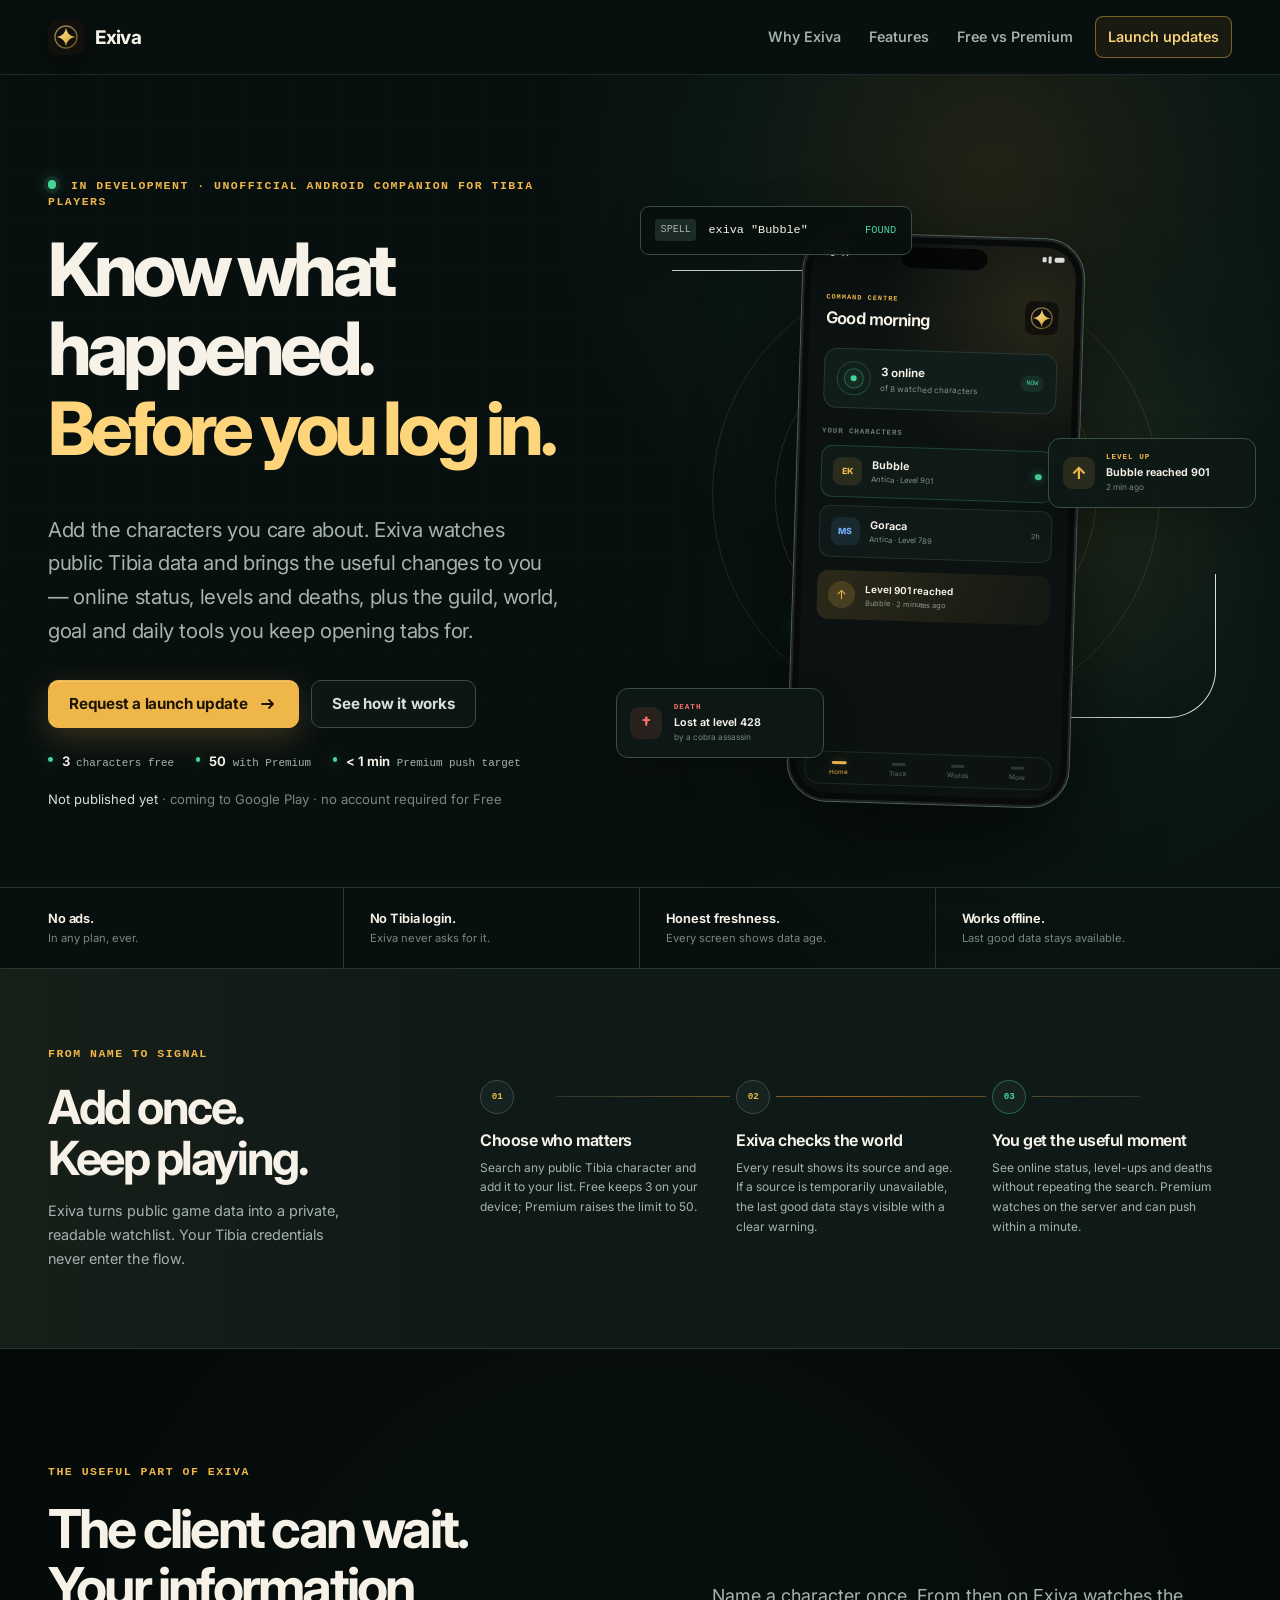
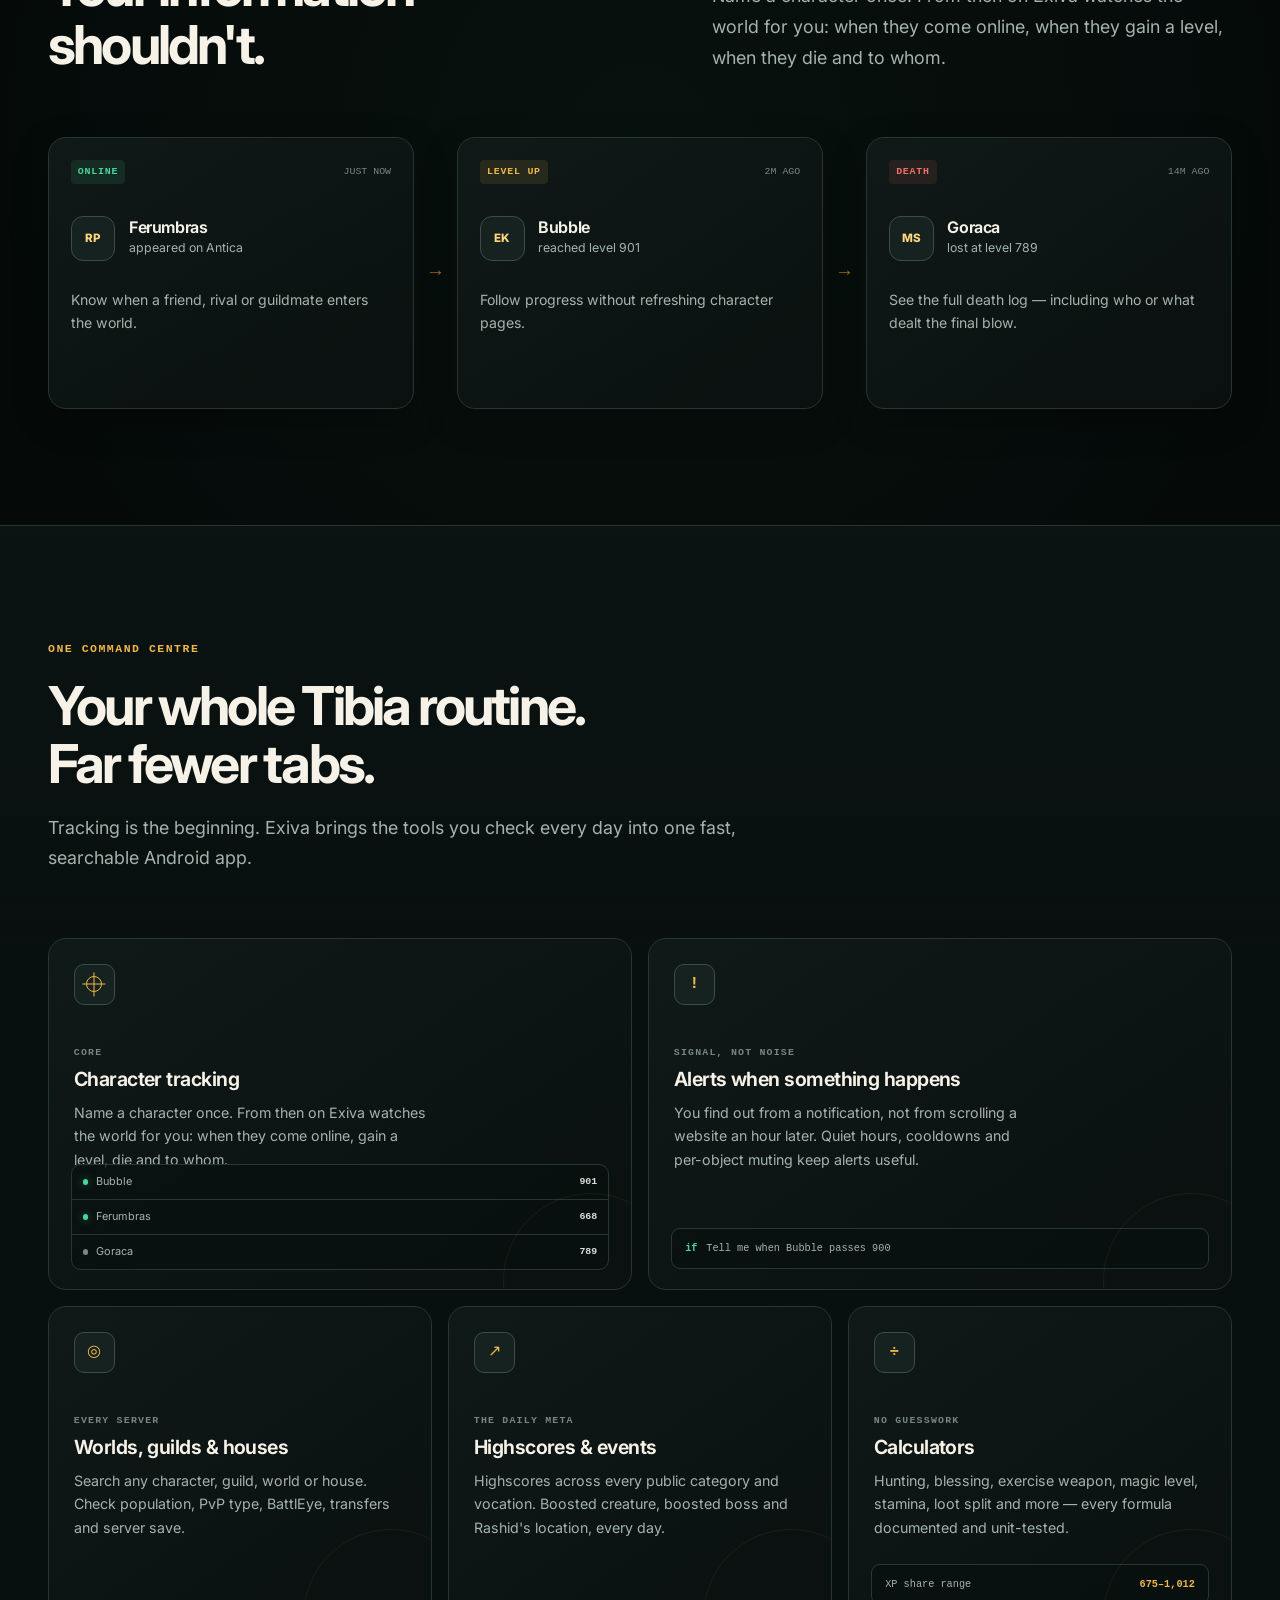
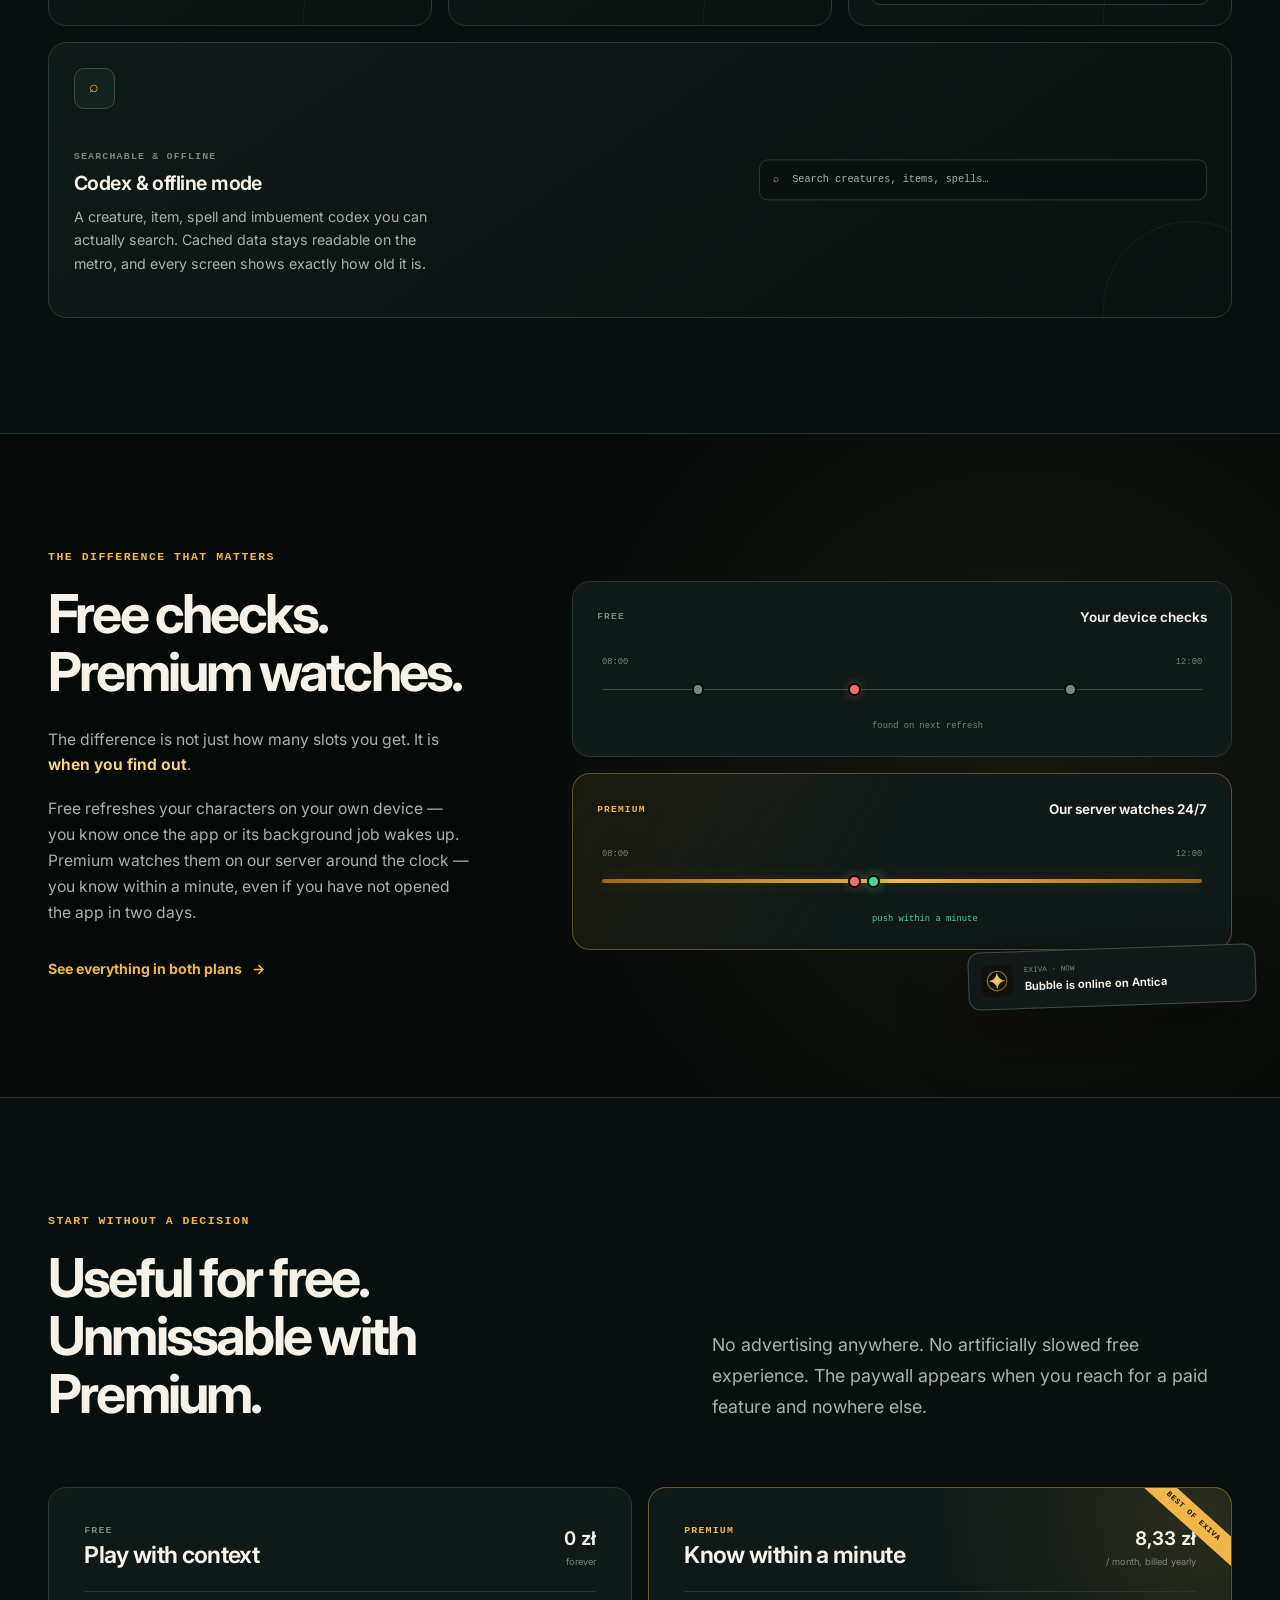
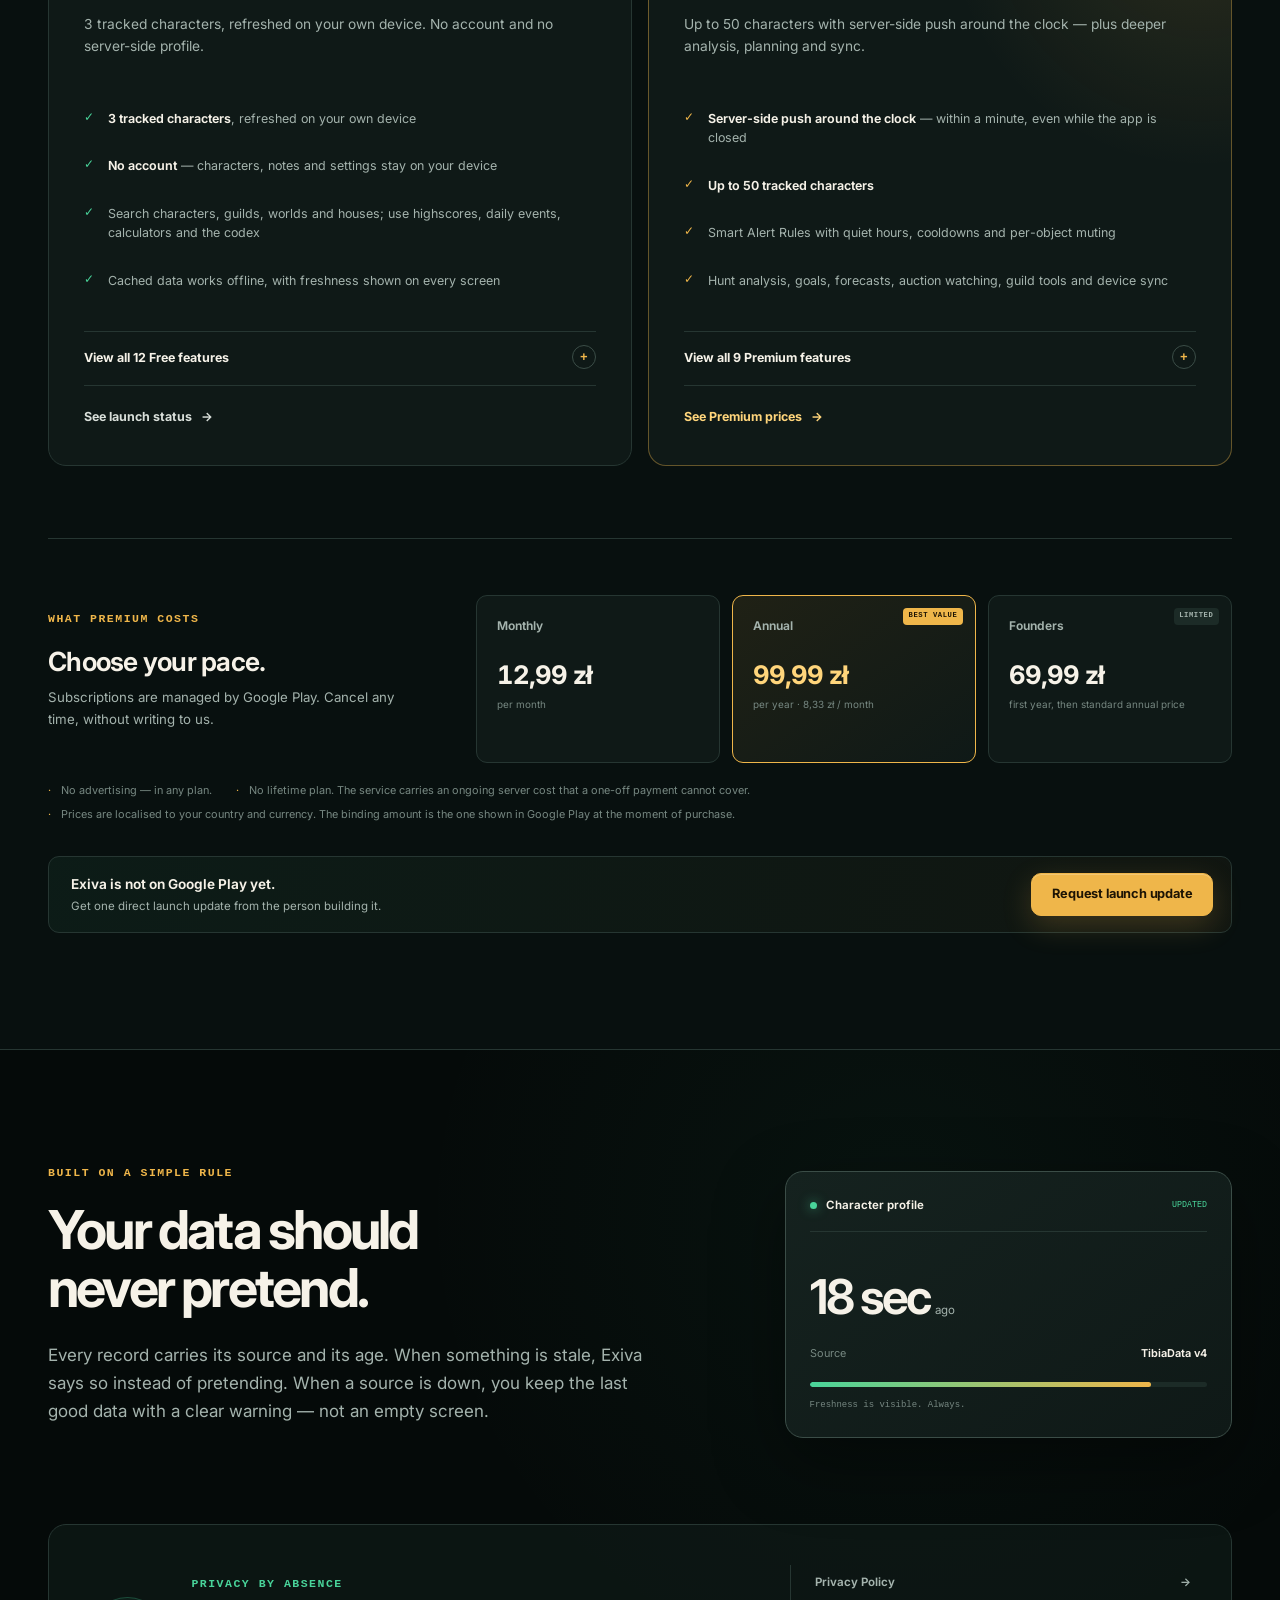
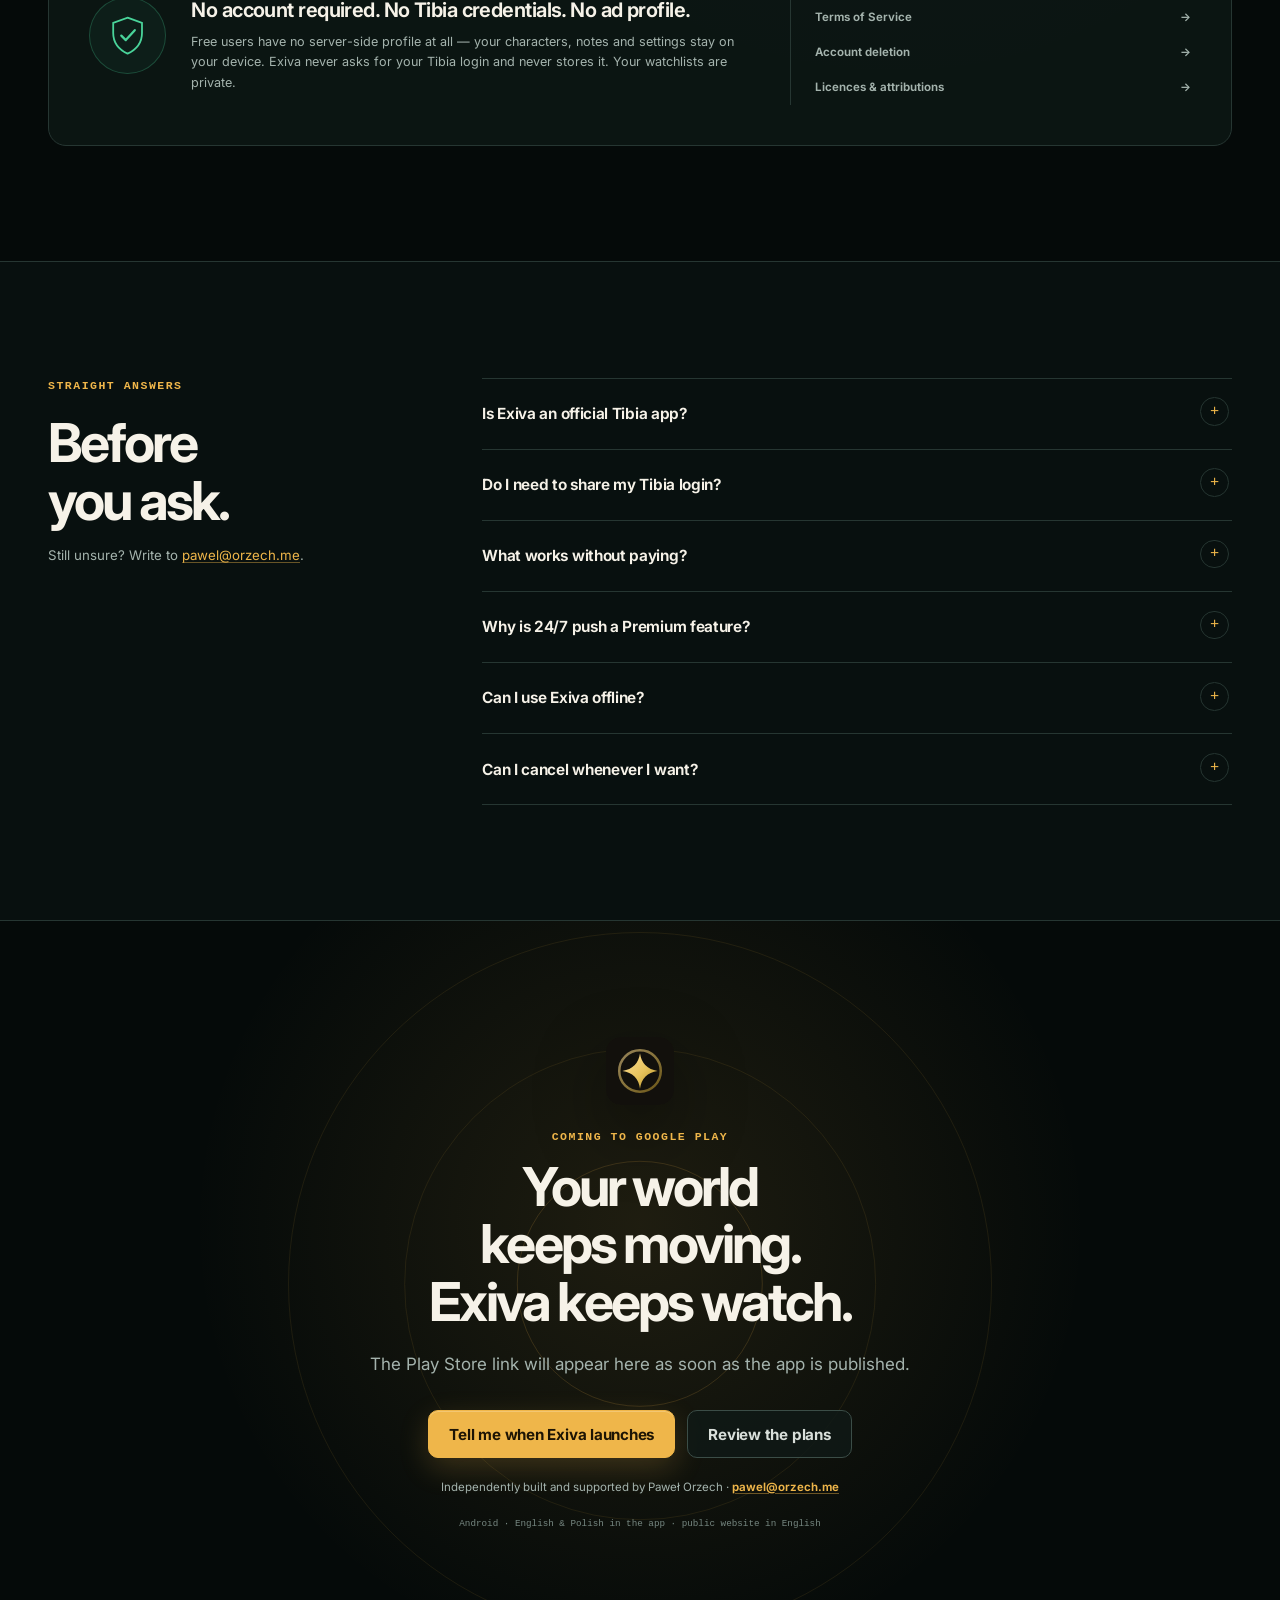
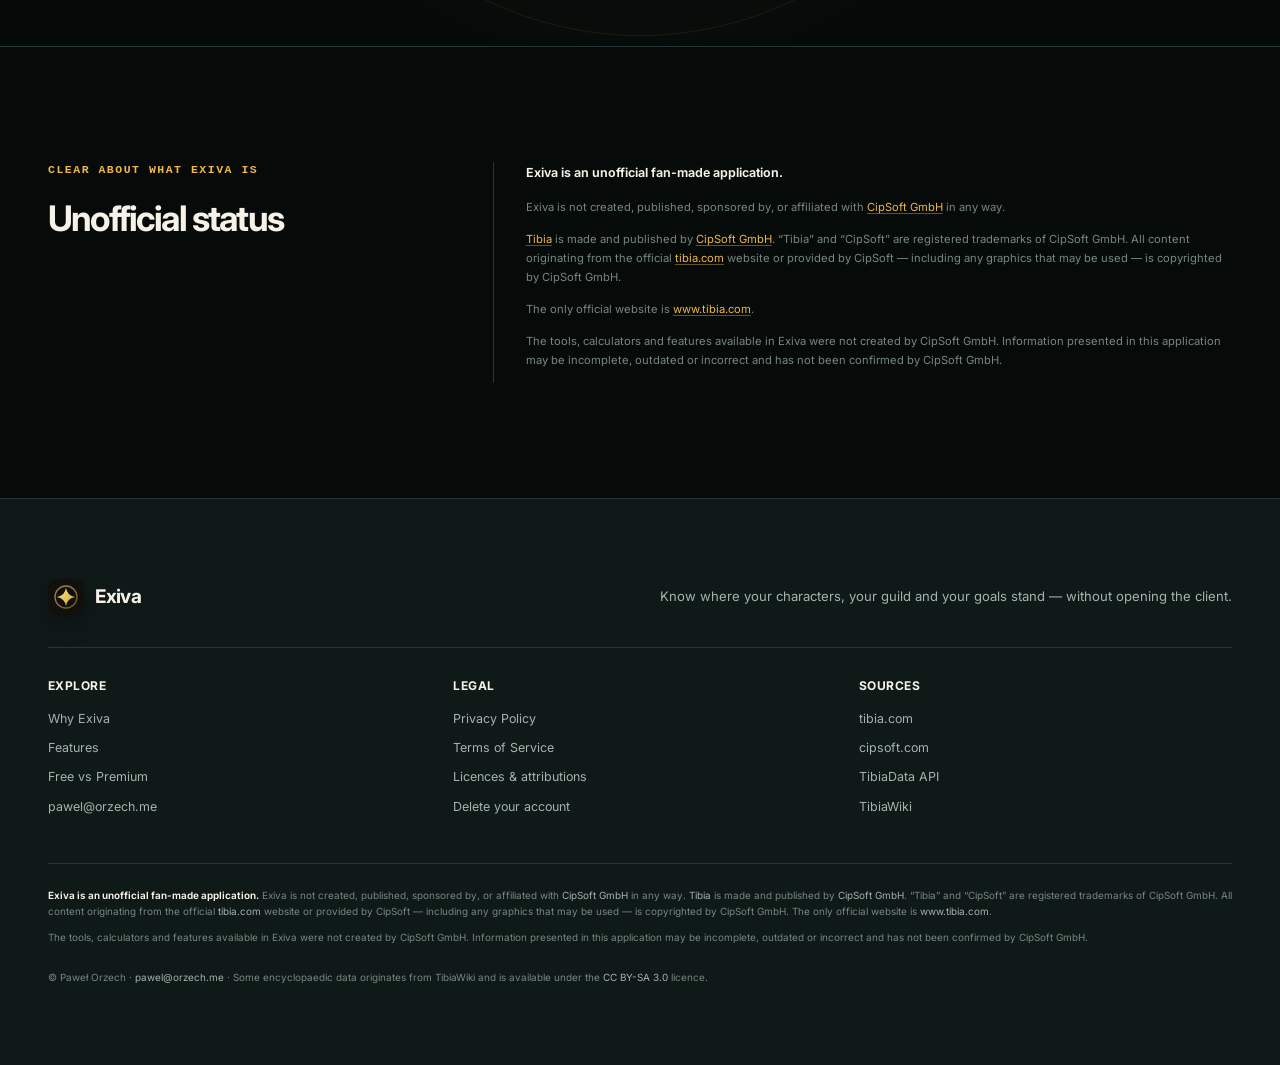
==== commit 626f60f8: "feat: sharpen Exiva pre-launch conversion" ====
--- a/index.html
+++ b/index.html
@@ -12,10 +12,11 @@
 <meta property="og:type" content="website">
 <meta property="og:url" content="https://pawelorzech.github.io/exiva-site/">
 <meta name="twitter:card" content="summary">
+<link rel="canonical" href="https://pawelorzech.github.io/exiva-site/">
 <link rel="icon" href="favicon.svg" type="image/svg+xml">
 <link rel="preconnect" href="https://fonts.googleapis.com">
 <link rel="preconnect" href="https://fonts.gstatic.com" crossorigin>
-<link rel="stylesheet" href="https://fonts.googleapis.com/css2?family=Inter:wght@400..800&display=swap">
+<link rel="stylesheet" href="https://fonts.googleapis.com/css2?family=Inter:wght@400..800&amp;display=swap">
 <link rel="stylesheet" href="styles.css">
 </head>
 <body class="landing-page">
@@ -31,7 +32,7 @@
       <a href="#why">Why Exiva</a>
       <a href="#features">Features</a>
       <a href="#pricing">Free vs Premium</a>
-      <a class="nav-cta" href="#launch">Get Exiva</a>
+      <a class="nav-cta" href="#launch">Launch updates</a>
     </nav>
   </div>
 </header>
@@ -41,17 +42,22 @@
     <div class="hero-grid" aria-hidden="true"></div>
     <div class="wrap hero-inner">
       <div class="hero-copy">
-        <p class="eyebrow"><span class="status-light"></span> Unofficial Android companion for Tibia players</p>
+        <p class="eyebrow"><span class="status-light"></span> In development · unofficial Android companion for Tibia players</p>
         <h1 id="hero-title">Know what happened.<br><span>Before you log in.</span></h1>
-        <p class="tagline">Exiva watches your characters, guild and goals — then tells you when someone comes online, gains a level or dies. No tab hunting. No hourly website checks.</p>
+        <p class="tagline">Add the characters you care about. Exiva watches public Tibia data and brings the useful changes to you — online status, levels and deaths, plus the guild, world, goal and daily tools you keep opening tabs for.</p>
         <div class="cta-row">
-          <a class="btn btn-primary" href="#features">
-            See what Exiva tracks
+          <a class="btn btn-primary" href="mailto:pawel@orzech.me?subject=Tell%20me%20when%20Exiva%20launches">
+            Request a launch update
             <svg viewBox="0 0 20 20" width="20" height="20" aria-hidden="true"><path d="M4 10h11M11 6l4 4-4 4" fill="none" stroke="currentColor" stroke-width="1.8" stroke-linecap="round" stroke-linejoin="round"/></svg>
           </a>
-          <a class="btn btn-secondary" href="#pricing">Compare plans</a>
-        </div>
-        <p class="launch-note"><span>Coming to Google Play</span> · 3 characters free · no account required</p>
+          <a class="btn btn-secondary" href="#how">See how it works</a>
+        </div>
+        <div class="hero-facts" aria-label="Exiva plan highlights">
+          <span><strong>3</strong> characters free</span>
+          <span><strong>50</strong> with Premium</span>
+          <span><strong>&lt; 1 min</strong> Premium push target</span>
+        </div>
+        <p class="launch-note"><span>Not published yet</span> · coming to Google Play · no account required for Free</p>
       </div>
 
       <div class="product-stage" role="img" aria-label="Exiva app preview showing tracked characters, online status and level-up and death alerts">
@@ -129,6 +135,39 @@
     </div>
   </section>
 
+  <section class="orientation-section" id="how" aria-labelledby="how-title">
+    <div class="wrap orientation-grid">
+      <div class="orientation-copy">
+        <p class="eyebrow">From name to signal</p>
+        <h2 id="how-title">Add once.<br>Keep playing.</h2>
+        <p>Exiva turns public game data into a private, readable watchlist. Your Tibia credentials never enter the flow.</p>
+      </div>
+      <ol class="workflow">
+        <li>
+          <span class="workflow-number">01</span>
+          <div>
+            <h3>Choose who matters</h3>
+            <p>Search any public Tibia character and add it to your list. Free keeps 3 on your device; Premium raises the limit to 50.</p>
+          </div>
+        </li>
+        <li>
+          <span class="workflow-number">02</span>
+          <div>
+            <h3>Exiva checks the world</h3>
+            <p>Every result shows its source and age. If a source is temporarily unavailable, the last good data stays visible with a clear warning.</p>
+          </div>
+        </li>
+        <li>
+          <span class="workflow-number">03</span>
+          <div>
+            <h3>You get the useful moment</h3>
+            <p>See online status, level-ups and deaths without repeating the search. Premium watches on the server and can push within a minute.</p>
+          </div>
+        </li>
+      </ol>
+    </div>
+  </section>
+
   <section class="section signal-section" id="why" aria-labelledby="why-title">
     <div class="wrap">
       <div class="section-heading split-heading">
@@ -274,20 +313,30 @@
             <p class="tier-price"><strong>0 zł</strong><span>forever</span></p>
           </div>
           <p class="tier-summary">3 tracked characters, refreshed on your own device. No account and no server-side profile.</p>
-          <ul>
+          <ul class="tier-highlights">
             <li><strong>3 tracked characters</strong>, refreshed on your own device</li>
-            <li>Local notifications when the app or its background job wakes up</li>
-            <li>Global broadcasts about news and in-game events</li>
-            <li>No account — everything stays on your device</li>
-            <li>Search any character, guild, world or house on any server</li>
-            <li>Full character profiles: vocation, residence, guild rank, achievement points, death log, former names and account status</li>
-            <li>Every world at a glance: population, PvP type, BattlEye, transfers and server save</li>
-            <li>Highscores across every public category and vocation</li>
-            <li>Boosted creature, boosted boss and Rashid's location, every day</li>
-            <li>Hunting, blessing, exercise weapon, magic level, stamina, loot split and more calculators</li>
-            <li>A creature, item, spell and imbuement codex you can actually search</li>
-            <li>Works offline — every screen shows exactly how old its data is</li>
+            <li><strong>No account</strong> — characters, notes and settings stay on your device</li>
+            <li>Search characters, guilds, worlds and houses; use highscores, daily events, calculators and the codex</li>
+            <li>Cached data works offline, with freshness shown on every screen</li>
           </ul>
+          <details class="tier-more">
+            <summary>View all 12 Free features</summary>
+            <ul>
+              <li><strong>3 tracked characters</strong>, refreshed on your own device</li>
+              <li>Local notifications when the app or its background job wakes up</li>
+              <li>Global broadcasts about news and in-game events</li>
+              <li>No account — everything stays on your device</li>
+              <li>Search any character, guild, world or house on any server</li>
+              <li>Full character profiles: vocation, residence, guild rank, achievement points, death log, former names and account status</li>
+              <li>Every world at a glance: population, PvP type, BattlEye, transfers and server save</li>
+              <li>Highscores across every public category and vocation</li>
+              <li>Boosted creature, boosted boss and Rashid's location, every day</li>
+              <li>Hunting, blessing, exercise weapon, magic level, stamina, loot split and more calculators</li>
+              <li>A creature, item, spell and imbuement codex you can actually search</li>
+              <li>Works offline — every screen shows exactly how old its data is</li>
+            </ul>
+          </details>
+          <a class="tier-link" href="#launch">See launch status <span>→</span></a>
         </article>
 
         <article class="tier premium-tier">
@@ -297,21 +346,31 @@
             <p class="tier-price"><strong>8,33 zł</strong><span>/ month, billed yearly</span></p>
           </div>
           <p class="tier-summary">Up to 50 characters with server-side push around the clock — plus deeper analysis, planning and sync.</p>
-          <ul>
-            <li><strong>Server-side push, around the clock</strong> — find out within a minute, even when the app has been closed for days</li>
+          <ul class="tier-highlights">
+            <li><strong>Server-side push around the clock</strong> — within a minute, even while the app is closed</li>
             <li><strong>Up to 50 tracked characters</strong></li>
-            <li>Smart Alert Rules in plain language: “tell me when Bubble passes 900, or dies to anyone from my guild”</li>
-            <li>Hunt Session Analyzer with XP/h, profit/h, loot split, trends and supply analysis</li>
-            <li>Goals and forecasts for level, skills, magic level, bestiary and gold, with uncertainty shown rather than hidden</li>
-            <li>House and auction watching with bid alerts before the hammer falls</li>
-            <li>Guild tooling: roster changes, online patterns, death timelines and private friendly/neutral/hostile labels</li>
-            <li>Sync across devices, full event history and offline codex pack</li>
-            <li>Quiet hours, cooldowns and per-object muting, so alerts stay signal</li>
+            <li>Smart Alert Rules with quiet hours, cooldowns and per-object muting</li>
+            <li>Hunt analysis, goals, forecasts, auction watching, guild tools and device sync</li>
           </ul>
-        </article>
-      </div>
-
-      <div class="price-block">
+          <details class="tier-more">
+            <summary>View all 9 Premium features</summary>
+            <ul>
+              <li><strong>Server-side push, around the clock</strong> — find out within a minute, even when the app has been closed for days</li>
+              <li><strong>Up to 50 tracked characters</strong></li>
+              <li>Smart Alert Rules in plain language: “tell me when Bubble passes 900, or dies to anyone from my guild”</li>
+              <li>Hunt Session Analyzer with XP/h, profit/h, loot split, trends and supply analysis</li>
+              <li>Goals and forecasts for level, skills, magic level, bestiary and gold, with uncertainty shown rather than hidden</li>
+              <li>House and auction watching with bid alerts before the hammer falls</li>
+              <li>Guild tooling: roster changes, online patterns, death timelines and private friendly/neutral/hostile labels</li>
+              <li>Sync across devices, full event history and offline codex pack</li>
+              <li>Quiet hours, cooldowns and per-object muting, so alerts stay signal</li>
+            </ul>
+          </details>
+          <a class="tier-link premium-link" href="#price-options">See Premium prices <span>→</span></a>
+        </article>
+      </div>
+
+      <div class="price-block" id="price-options">
         <div class="price-intro">
           <p class="eyebrow">What Premium costs</p>
           <h3>Choose your pace.</h3>
@@ -342,6 +401,13 @@
         <li>No lifetime plan. The service carries an ongoing server cost that a one-off payment cannot cover.</li>
         <li>Prices are localised to your country and currency. The binding amount is the one shown in Google Play at the moment of purchase.</li>
       </ul>
+      <div class="pricing-launch-note">
+        <div>
+          <strong>Exiva is not on Google Play yet.</strong>
+          <span>Get one direct launch update from the person building it.</span>
+        </div>
+        <a class="btn btn-primary" href="mailto:pawel@orzech.me?subject=Tell%20me%20when%20Exiva%20launches">Request launch update</a>
+      </div>
     </div>
   </section>
 
@@ -428,6 +494,7 @@
         <a class="btn btn-primary" href="mailto:pawel@orzech.me?subject=Tell%20me%20when%20Exiva%20launches">Tell me when Exiva launches</a>
         <a class="btn btn-secondary" href="#pricing">Review the plans</a>
       </div>
+      <p class="maker-note">Independently built and supported by Paweł Orzech · <a href="mailto:pawel@orzech.me">pawel@orzech.me</a></p>
       <p class="launch-small">Android · English &amp; Polish in the app · public website in English</p>
     </div>
   </section>
--- a/styles.css
+++ b/styles.css
@@ -14,8 +14,8 @@
   --border-strong: #3b4d47;
   --text: #d9dfda;
   --text-strong: #f6f2e8;
-  --muted: #94a39d;
-  --faint: #687772;
+  --muted: #a4b3ad;
+  --faint: #768781;
   --gold: #efb64a;
   --gold-bright: #ffd57b;
   --gold-deep: #9d6717;
@@ -313,7 +313,7 @@
   border-color: var(--gold);
   background: var(--gold);
   color: var(--on-gold);
-  box-shadow: 0 10px 30px rgba(239, 182, 74, .16);
+  box-shadow: 0 10px 30px rgba(239, 182, 74, .2), inset 0 1px rgba(255, 255, 255, .22);
 }
 
 .btn-primary:hover {
@@ -428,6 +428,39 @@
 }
 
 .launch-note span { color: var(--text); }
+
+.hero-facts {
+  display: flex;
+  flex-wrap: wrap;
+  gap: .55rem 1.35rem;
+  margin-top: 1.45rem;
+}
+
+.hero-facts span {
+  position: relative;
+  padding-left: .85rem;
+  color: var(--muted);
+  font-family: var(--font-mono);
+  font-size: .68rem;
+}
+
+.hero-facts span::before {
+  content: "";
+  position: absolute;
+  top: .55em;
+  left: 0;
+  width: .3rem;
+  height: .3rem;
+  border-radius: 50%;
+  background: var(--green);
+  box-shadow: 0 0 10px rgba(73, 212, 154, .45);
+}
+
+.hero-facts strong {
+  color: var(--text-strong);
+  font-family: var(--font-body);
+  font-size: .82rem;
+}
 
 /* Hero product preview */
 .product-stage {
@@ -868,6 +901,97 @@
   color: var(--muted);
   font-size: clamp(1rem, .94rem + .28vw, 1.12rem);
   line-height: 1.72;
+}
+
+/* A compact, literal explanation before the deeper product story */
+.orientation-section {
+  position: relative;
+  padding-block: clamp(3.2rem, 6vw, 5.2rem);
+  border-bottom: 1px solid var(--border);
+  background:
+    linear-gradient(90deg, rgba(239, 182, 74, .035), transparent 38%),
+    var(--surface);
+}
+
+.orientation-grid {
+  display: grid;
+  grid-template-columns: .58fr 1.42fr;
+  gap: clamp(3rem, 8vw, 8rem);
+  align-items: center;
+}
+
+.orientation-copy h2 {
+  margin: 0 0 1rem;
+  font-size: clamp(2rem, 1.5rem + 1.8vw, 3.25rem);
+}
+
+.orientation-copy > p:last-child {
+  margin: 0;
+  color: var(--muted);
+  font-size: .9rem;
+}
+
+.workflow {
+  position: relative;
+  display: grid;
+  grid-template-columns: repeat(3, 1fr);
+  gap: 0;
+  margin: 0;
+  padding: 0;
+  list-style: none;
+}
+
+.workflow::before {
+  content: "";
+  position: absolute;
+  top: 1.05rem;
+  right: 12%;
+  left: 12%;
+  height: 1px;
+  background: linear-gradient(90deg, var(--border), var(--gold-deep), var(--border));
+}
+
+.workflow li {
+  position: relative;
+  display: grid;
+  gap: 1.1rem;
+  align-content: start;
+  margin: 0;
+  padding-inline: 1rem;
+}
+
+.workflow-number {
+  position: relative;
+  z-index: 1;
+  display: grid;
+  place-items: center;
+  width: 2.15rem;
+  height: 2.15rem;
+  border: 1px solid var(--border-strong);
+  border-radius: 50%;
+  background: var(--surface-2);
+  color: var(--gold);
+  font-family: var(--font-mono);
+  font-size: .58rem;
+  font-weight: 800;
+  box-shadow: 0 0 0 6px var(--surface);
+}
+
+.workflow li:last-child .workflow-number {
+  border-color: rgba(73, 212, 154, .35);
+  color: var(--green);
+}
+
+.workflow h3 {
+  margin: 0 0 .55rem;
+  font-size: 1rem;
+}
+
+.workflow p {
+  margin: 0;
+  color: var(--muted);
+  font-size: .75rem;
+  line-height: 1.65;
 }
 
 /* Signal section */
@@ -1276,6 +1400,64 @@
 }
 .premium-tier li::before { color: var(--gold); }
 
+.tier-highlights {
+  min-height: 12.5rem;
+}
+
+.tier-more {
+  margin-top: 1.4rem;
+  border-top: 1px solid var(--border);
+  border-bottom: 1px solid var(--border);
+}
+
+.tier-more summary {
+  position: relative;
+  padding: 1rem 2.25rem 1rem 0;
+  color: var(--text-strong);
+  font-size: .78rem;
+  font-weight: 700;
+  cursor: pointer;
+  list-style: none;
+}
+
+.tier-more summary::-webkit-details-marker { display: none; }
+
+.tier-more summary::after {
+  content: "+";
+  position: absolute;
+  top: .82rem;
+  right: 0;
+  display: grid;
+  place-items: center;
+  width: 1.5rem;
+  height: 1.5rem;
+  border: 1px solid var(--border-strong);
+  border-radius: 50%;
+  color: var(--gold);
+  font-family: var(--font-mono);
+  font-size: .8rem;
+}
+
+.tier-more[open] summary::after { content: "−"; }
+
+.tier-more > ul {
+  padding: .25rem 0 1.2rem;
+}
+
+.tier-link {
+  display: inline-flex;
+  gap: .55rem;
+  align-items: center;
+  margin-top: 1.35rem;
+  color: var(--text);
+  font-size: .78rem;
+  font-weight: 700;
+  text-decoration: none;
+}
+
+.tier-link:hover { color: var(--gold-bright); }
+.premium-link { color: var(--gold-bright); }
+
 .price-block {
   display: grid;
   grid-template-columns: .65fr 1.35fr;
@@ -1330,6 +1512,24 @@
 }
 .price-notes li { position: relative; margin: 0; padding-left: .8rem; }
 .price-notes li::before { content: "·"; position: absolute; left: 0; color: var(--gold); }
+
+.pricing-launch-note {
+  display: flex;
+  align-items: center;
+  justify-content: space-between;
+  gap: 1.5rem;
+  margin-top: 2rem;
+  padding: 1rem 1.1rem 1rem 1.35rem;
+  border: 1px solid var(--border);
+  border-radius: var(--radius-small);
+  background: linear-gradient(100deg, rgba(73, 212, 154, .06), rgba(239, 182, 74, .035));
+}
+
+.pricing-launch-note strong,
+.pricing-launch-note span { display: block; }
+.pricing-launch-note strong { font-size: .85rem; }
+.pricing-launch-note span { margin-top: .12rem; color: var(--muted); font-size: .72rem; }
+.pricing-launch-note .btn { flex: none; min-height: 2.65rem; padding-block: .62rem; font-size: .8rem; }
 
 /* Data honesty and privacy */
 .trust-section {
@@ -1458,6 +1658,8 @@
 .launch-inner h2 { max-width: 16ch; margin: 0; }
 .launch-inner > p:not(.eyebrow, .launch-small) { max-width: 37rem; margin: 1.2rem 0 0; color: var(--muted); }
 .launch-inner .cta-row { justify-content: center; }
+.maker-note { margin: 1.4rem 0 0; color: var(--muted); font-size: .72rem; }
+.maker-note a { font-weight: 650; }
 .launch-small { margin: 1.2rem 0 0; color: var(--faint); font-family: var(--font-mono); font-size: .58rem; }
 
 /* Unofficial section */
@@ -1570,12 +1772,14 @@
   .proof-strip div:nth-child(4) { border-bottom: 0; }
   .split-heading,
   .pricing-heading,
+  .orientation-grid,
   .difference-grid,
   .trust-grid,
   .privacy-promise,
   .faq-grid,
   .unofficial-grid { grid-template-columns: 1fr; }
   .signal-flow { grid-template-columns: 1fr; }
+  .orientation-grid { gap: 2.5rem; }
   .flow-arrow { transform: rotate(90deg); text-align: center; }
   .feature-primary,
   .feature-alerts,
@@ -1594,6 +1798,7 @@
   .difference-section { padding-bottom: 10rem; }
   .tiers { grid-template-columns: 1fr; }
   .tier-summary { min-height: 0; }
+  .tier-highlights { min-height: 0; }
   .privacy-links { padding-top: 1rem; border-top: 1px solid var(--border); border-left: 0; }
   .privacy-links a { padding-left: 0; }
   .faq-heading { position: static; }
@@ -1609,6 +1814,7 @@
   .hero h1 { max-width: 10ch; font-size: clamp(2.6rem, 12.5vw, 4rem); }
   .tagline { font-size: 1rem; }
   .hero .btn { width: 100%; }
+  .hero-facts { justify-content: center; gap: .45rem 1rem; }
   .product-stage { min-height: 33rem; transform: scale(.86); transform-origin: top center; margin-bottom: -4rem; }
   .spell-command { left: 50%; transform: translateX(-50%); }
   .phone { top: 2.8rem; }
@@ -1619,6 +1825,22 @@
   .proof-strip strong { font-size: .72rem; }
   .proof-strip span { font-size: .62rem; }
   .section { padding-block: 4.5rem; }
+  .orientation-section { padding-block: 3.5rem; }
+  .workflow { grid-template-columns: 1fr; gap: 1.3rem; }
+  .workflow::before {
+    top: 1rem;
+    bottom: 1rem;
+    left: 1.05rem;
+    width: 1px;
+    height: auto;
+    background: linear-gradient(var(--border), var(--gold-deep), var(--border));
+  }
+  .workflow li {
+    grid-template-columns: auto 1fr;
+    gap: 1rem;
+    padding: 0;
+  }
+  .workflow-number { box-shadow: 0 0 0 5px var(--surface); }
   .section-heading { margin-bottom: 2.5rem; }
   .signal-card { min-height: 0; }
   .feature-card { min-height: 22rem; }
@@ -1629,6 +1851,8 @@
   .price-card { min-height: 8rem; }
   .price-card .amount { margin-top: .75rem; }
   .price-notes { display: grid; }
+  .pricing-launch-note { display: grid; }
+  .pricing-launch-note .btn { width: 100%; }
   .privacy-promise { text-align: left; }
   .privacy-mark { width: 4rem; height: 4rem; }
   .launch-inner .btn { width: 100%; }
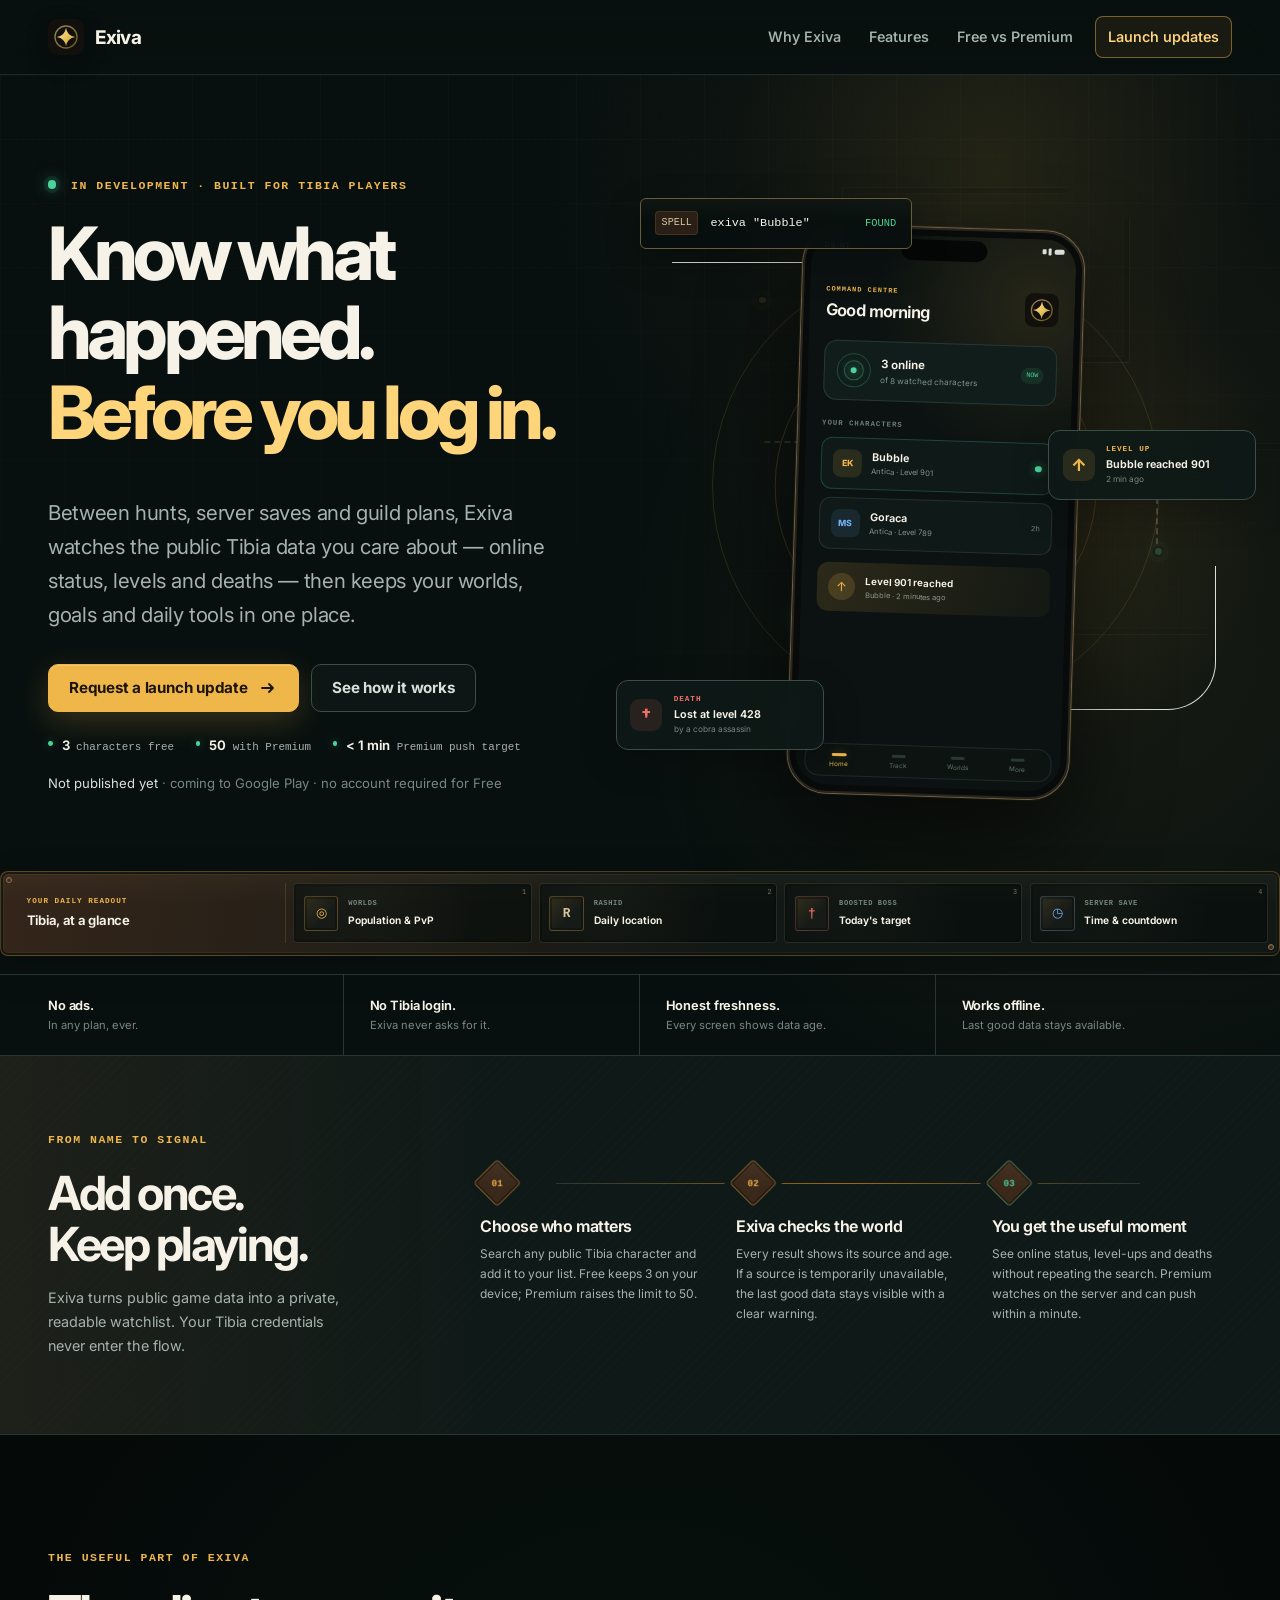
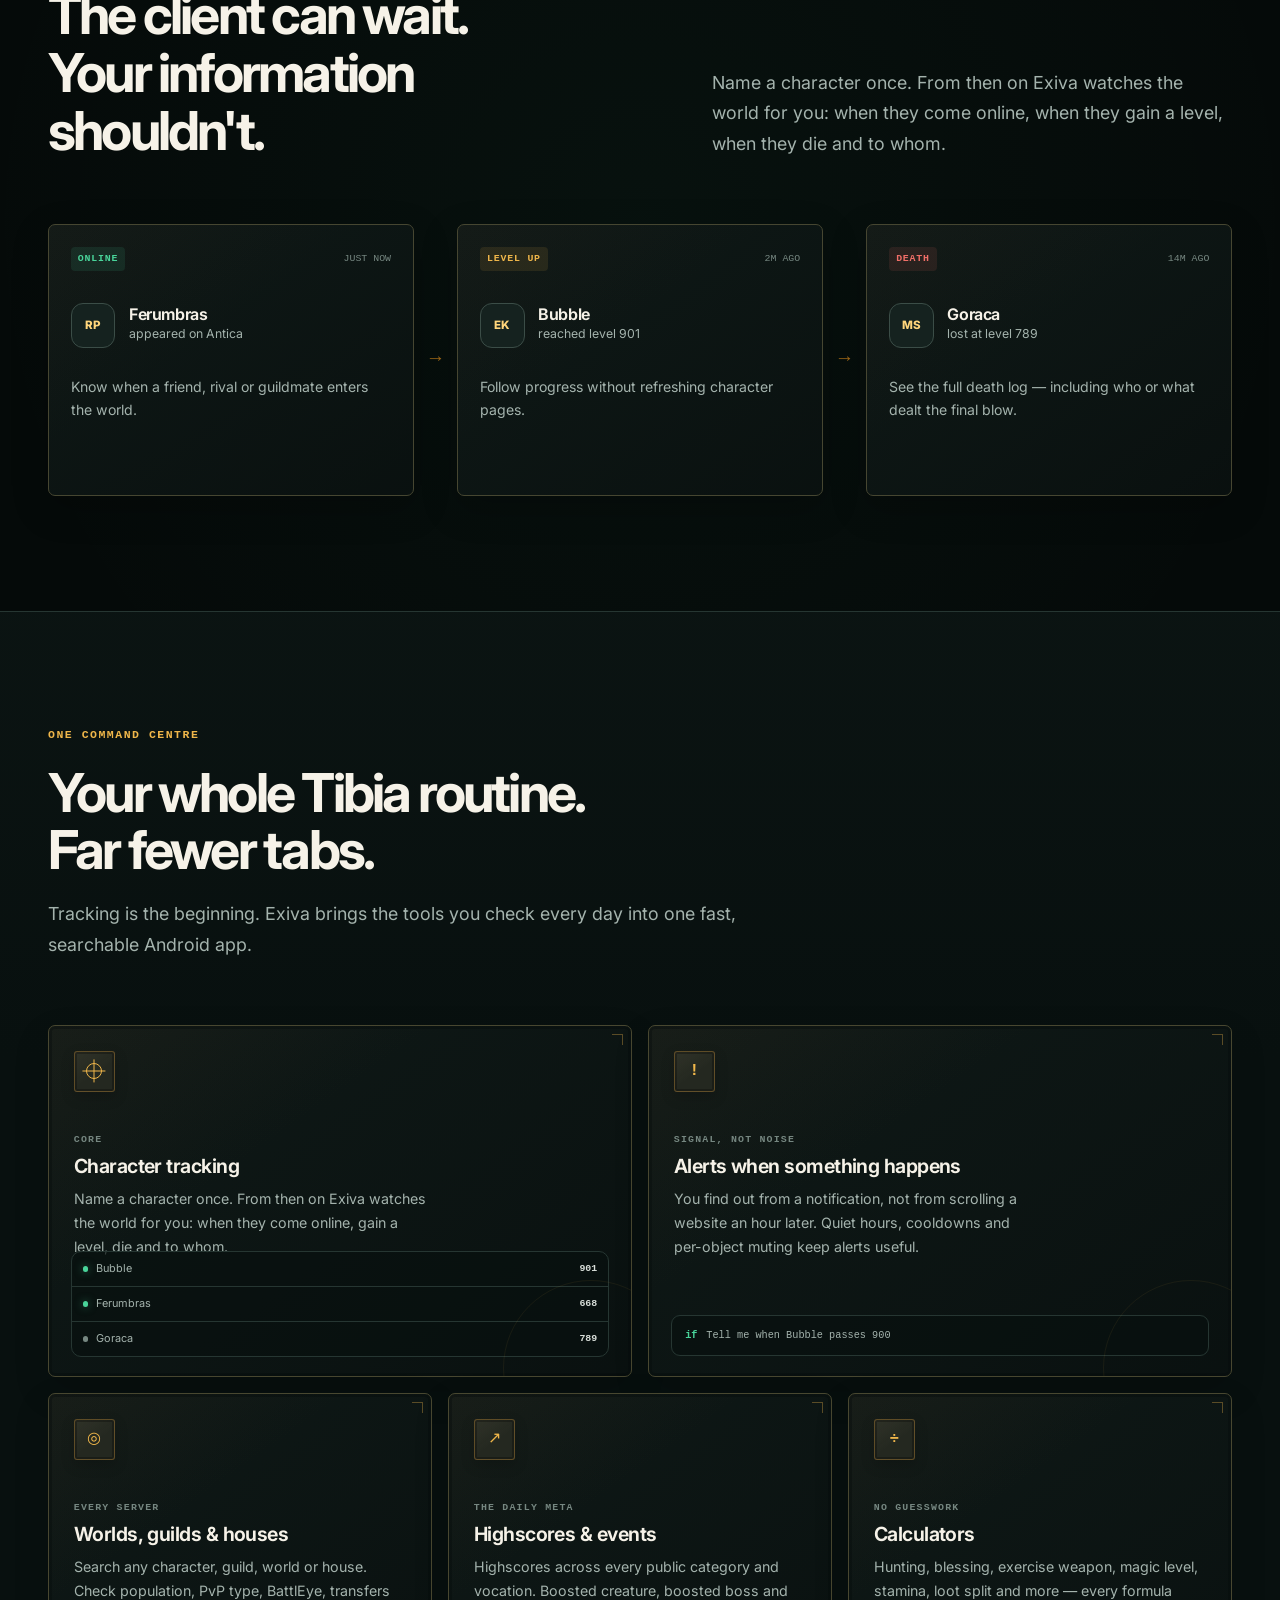
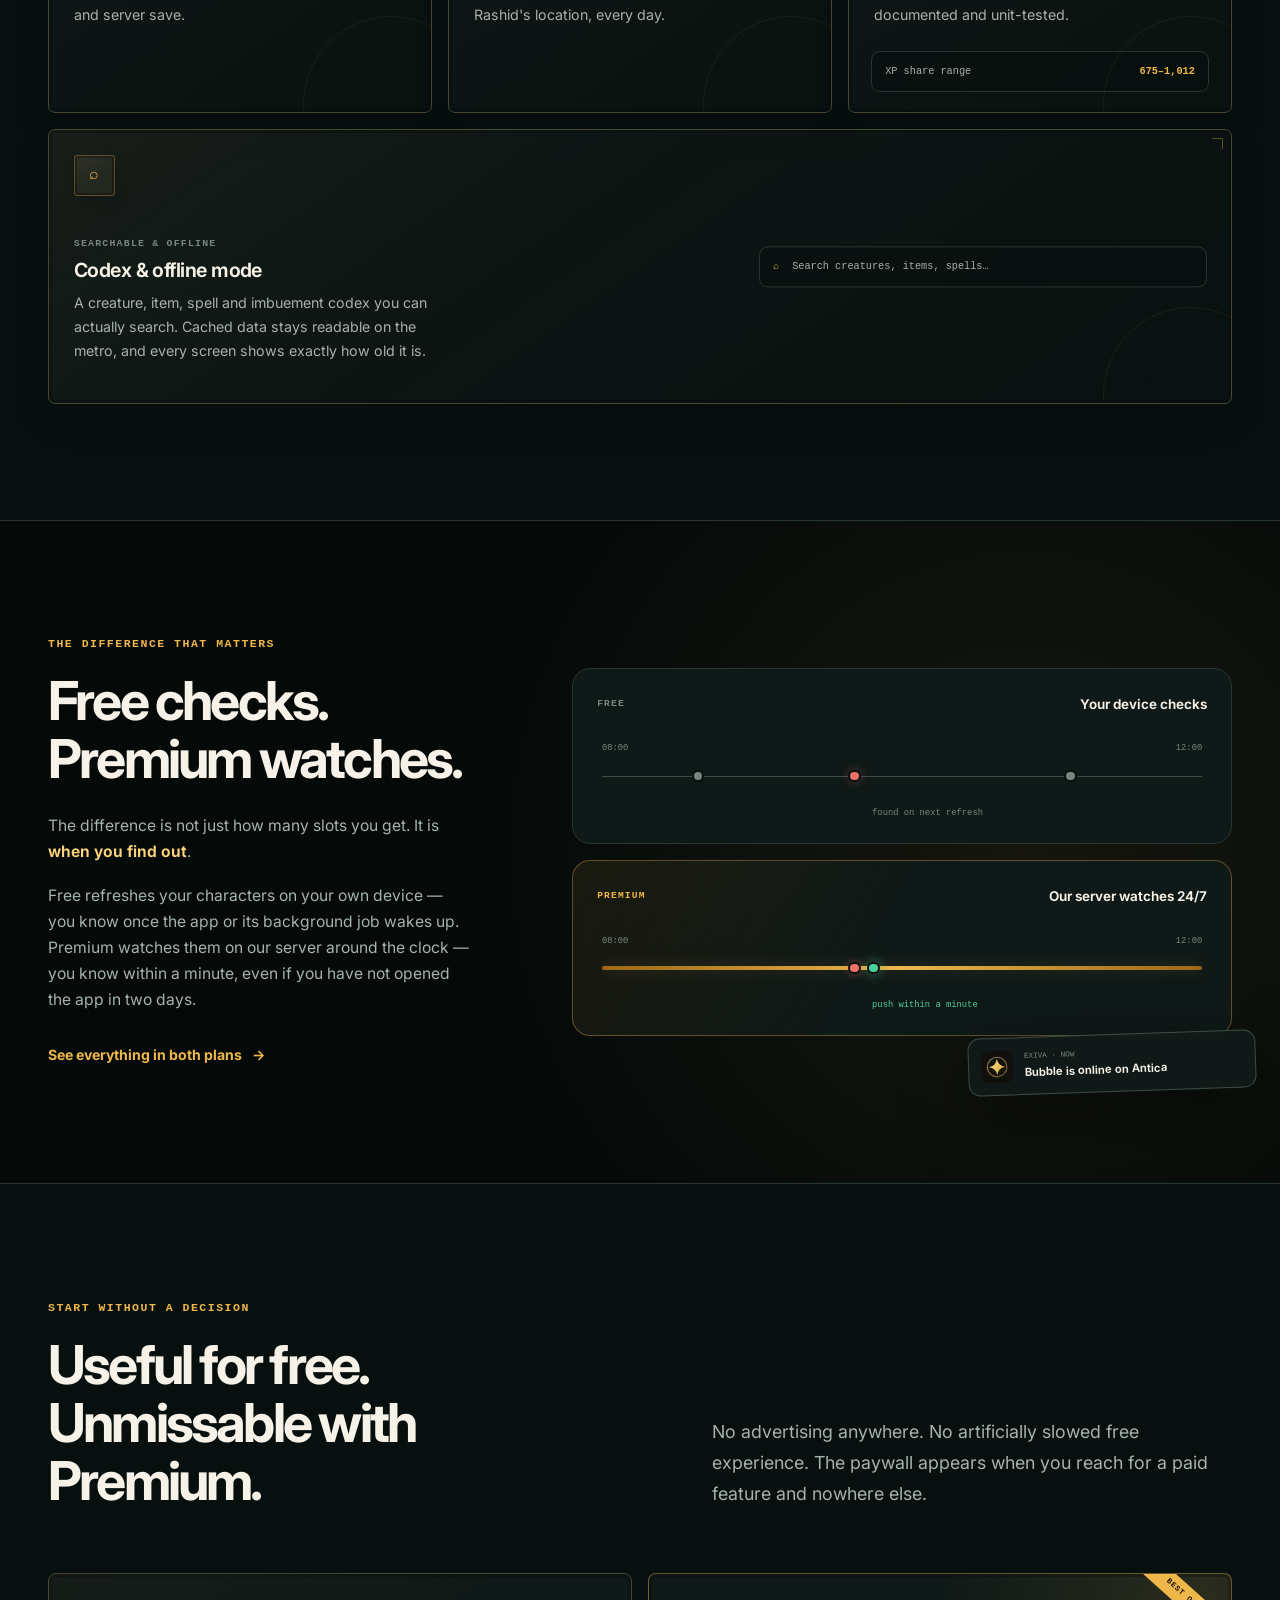
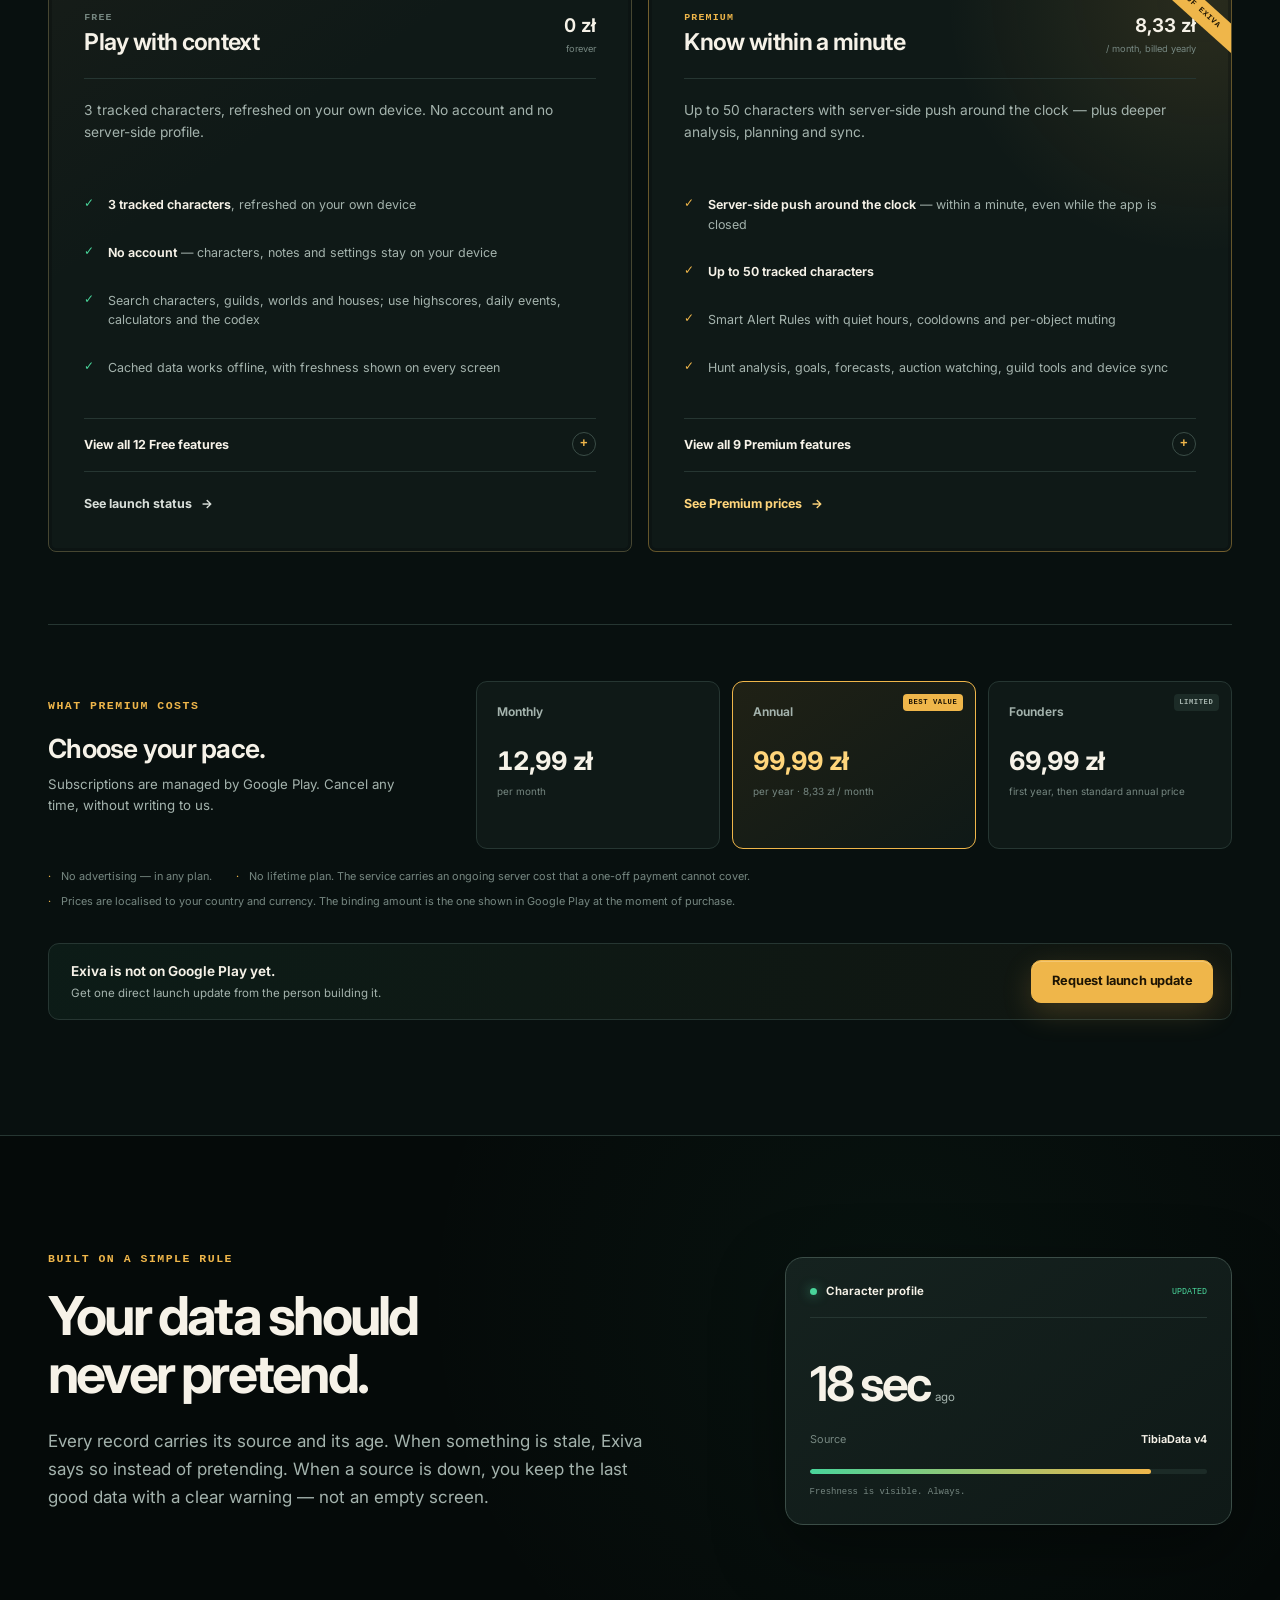
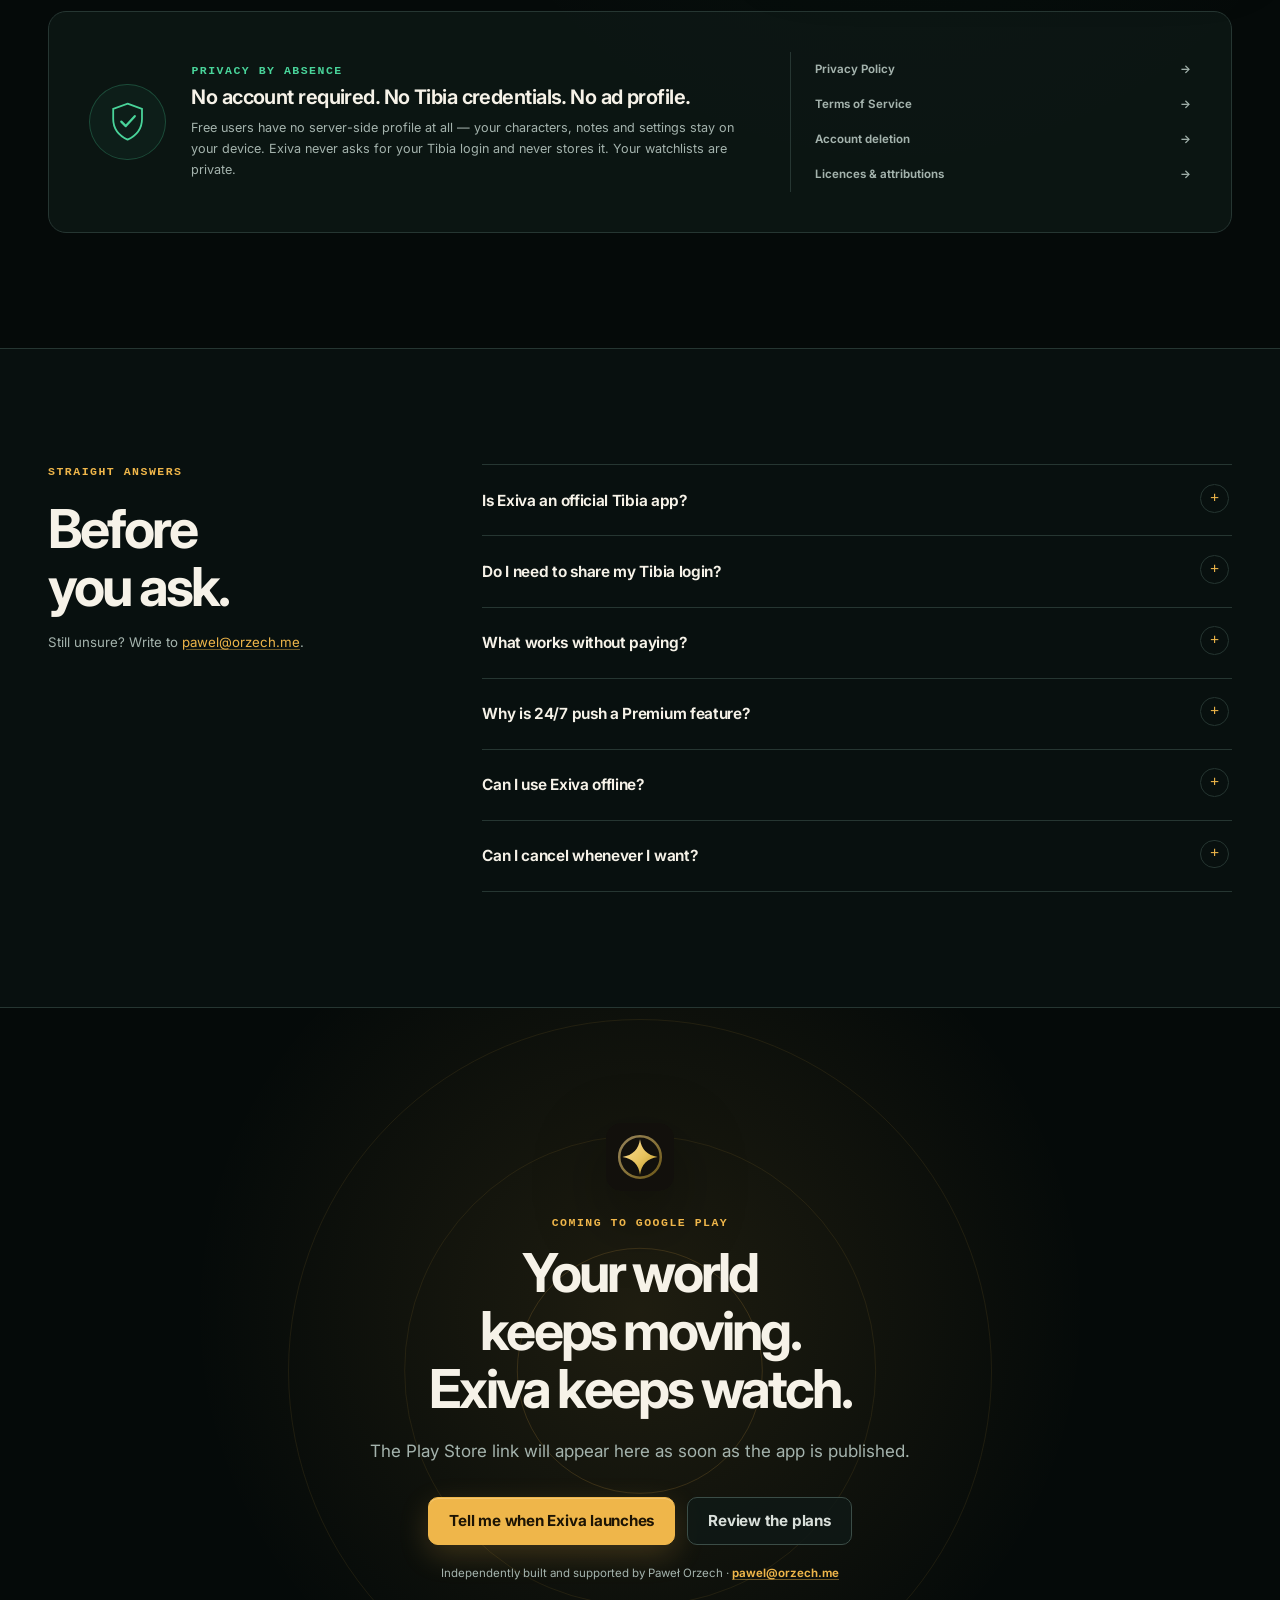
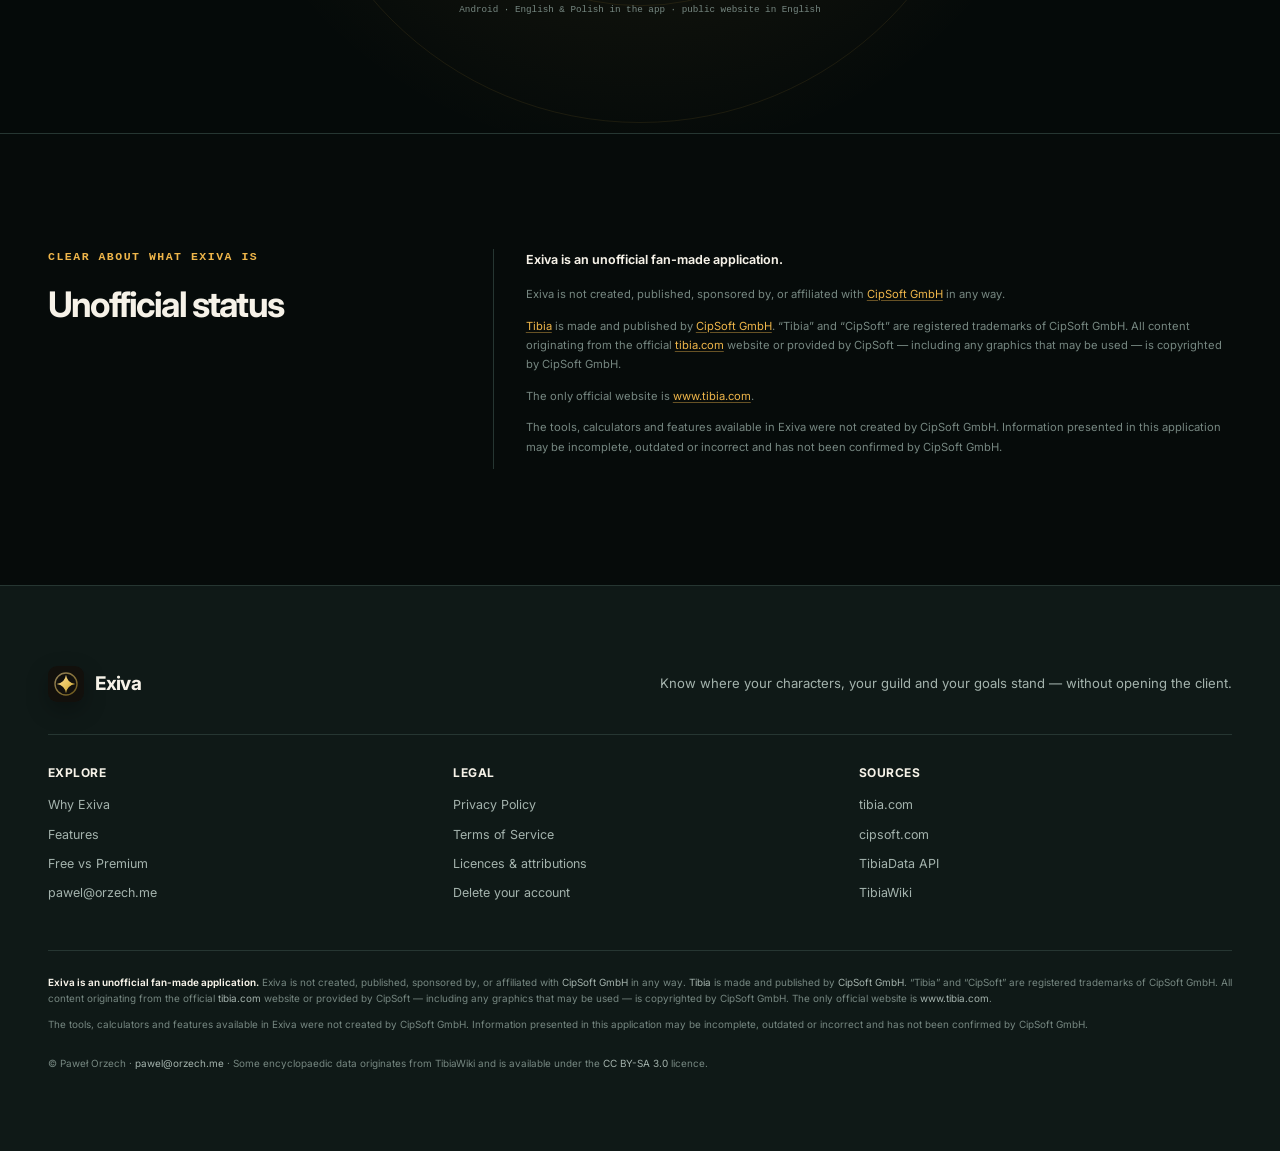
==== commit e355f1dd: "feat: give Exiva a Tibia-native visual language" ====
--- a/index.html
+++ b/index.html
@@ -40,11 +40,20 @@
 <main id="main">
   <section class="hero" aria-labelledby="hero-title">
     <div class="hero-grid" aria-hidden="true"></div>
+    <div class="hero-map" aria-hidden="true">
+      <span class="map-room room-one"></span>
+      <span class="map-room room-two"></span>
+      <span class="map-room room-three"></span>
+      <span class="map-route route-one"></span>
+      <span class="map-route route-two"></span>
+      <span class="map-marker marker-start"></span>
+      <span class="map-marker marker-target"></span>
+    </div>
     <div class="wrap hero-inner">
       <div class="hero-copy">
-        <p class="eyebrow"><span class="status-light"></span> In development · unofficial Android companion for Tibia players</p>
+        <p class="eyebrow"><span class="status-light"></span> In development · built for Tibia players</p>
         <h1 id="hero-title">Know what happened.<br><span>Before you log in.</span></h1>
-        <p class="tagline">Add the characters you care about. Exiva watches public Tibia data and brings the useful changes to you — online status, levels and deaths, plus the guild, world, goal and daily tools you keep opening tabs for.</p>
+        <p class="tagline">Between hunts, server saves and guild plans, Exiva watches the public Tibia data you care about — online status, levels and deaths — then keeps your worlds, goals and daily tools in one place.</p>
         <div class="cta-row">
           <a class="btn btn-primary" href="mailto:pawel@orzech.me?subject=Tell%20me%20when%20Exiva%20launches">
             Request a launch update
@@ -127,6 +136,33 @@
       </div>
     </div>
 
+    <div class="wrap tibia-routine" aria-label="Tibia information available in Exiva">
+      <div class="routine-label">
+        <span>YOUR DAILY READOUT</span>
+        <strong>Tibia, at a glance</strong>
+      </div>
+      <div class="routine-slot">
+        <span class="slot-key">1</span>
+        <span class="slot-glyph world-glyph" aria-hidden="true">◎</span>
+        <div><small>WORLDS</small><strong>Population &amp; PvP</strong></div>
+      </div>
+      <div class="routine-slot">
+        <span class="slot-key">2</span>
+        <span class="slot-glyph rashid-glyph" aria-hidden="true">R</span>
+        <div><small>RASHID</small><strong>Daily location</strong></div>
+      </div>
+      <div class="routine-slot">
+        <span class="slot-key">3</span>
+        <span class="slot-glyph boss-glyph" aria-hidden="true">†</span>
+        <div><small>BOOSTED BOSS</small><strong>Today's target</strong></div>
+      </div>
+      <div class="routine-slot">
+        <span class="slot-key">4</span>
+        <span class="slot-glyph save-glyph" aria-hidden="true">◷</span>
+        <div><small>SERVER SAVE</small><strong>Time &amp; countdown</strong></div>
+      </div>
+    </div>
+
     <div class="wrap proof-strip" aria-label="Key Exiva benefits">
       <div><strong>No ads.</strong><span>In any plan, ever.</span></div>
       <div><strong>No Tibia login.</strong><span>Exiva never asks for it.</span></div>
@@ -144,21 +180,21 @@
       </div>
       <ol class="workflow">
         <li>
-          <span class="workflow-number">01</span>
+          <span class="workflow-number"><span>01</span></span>
           <div>
             <h3>Choose who matters</h3>
             <p>Search any public Tibia character and add it to your list. Free keeps 3 on your device; Premium raises the limit to 50.</p>
           </div>
         </li>
         <li>
-          <span class="workflow-number">02</span>
+          <span class="workflow-number"><span>02</span></span>
           <div>
             <h3>Exiva checks the world</h3>
             <p>Every result shows its source and age. If a source is temporarily unavailable, the last good data stays visible with a clear warning.</p>
           </div>
         </li>
         <li>
-          <span class="workflow-number">03</span>
+          <span class="workflow-number"><span>03</span></span>
           <div>
             <h3>You get the useful moment</h3>
             <p>See online status, level-ups and deaths without repeating the search. Premium watches on the server and can push within a minute.</p>
--- a/styles.css
+++ b/styles.css
@@ -26,6 +26,12 @@
   --ruby-deep: #3a2220;
   --mana: #72aef8;
   --stale: #e4a45d;
+  --stone: #242820;
+  --stone-light: #3b3d31;
+  --leather: #3a281b;
+  --leather-light: #694526;
+  --parchment: #d8c59a;
+  --rune: #8f6a2d;
   --shadow: 0 24px 70px rgba(0, 0, 0, .42);
   --shadow-soft: 0 12px 36px rgba(0, 0, 0, .24);
   --radius: 18px;
@@ -90,7 +96,8 @@
   min-width: 20rem;
   overflow-x: hidden;
   background:
-    radial-gradient(circle at 86% 7%, rgba(73, 212, 154, .055), transparent 28rem),
+    radial-gradient(circle at 86% 7%, rgba(239, 182, 74, .065), transparent 30rem),
+    radial-gradient(circle at 8% 34%, rgba(105, 69, 38, .08), transparent 34rem),
     var(--bg);
 }
 
@@ -346,11 +353,13 @@
 .hero-grid {
   position: absolute;
   inset: 0;
-  opacity: .36;
+  opacity: .5;
   background-image:
-    linear-gradient(rgba(255, 255, 255, .026) 1px, transparent 1px),
-    linear-gradient(90deg, rgba(255, 255, 255, .026) 1px, transparent 1px);
-  background-size: 48px 48px;
+    linear-gradient(rgba(216, 197, 154, .032) 1px, transparent 1px),
+    linear-gradient(90deg, rgba(216, 197, 154, .032) 1px, transparent 1px),
+    linear-gradient(rgba(255, 255, 255, .012) 1px, transparent 1px),
+    linear-gradient(90deg, rgba(255, 255, 255, .012) 1px, transparent 1px);
+  background-size: 64px 64px, 64px 64px, 16px 16px, 16px 16px;
   -webkit-mask-image: linear-gradient(to bottom, #000, transparent 86%);
   mask-image: linear-gradient(to bottom, #000, transparent 86%);
   pointer-events: none;
@@ -364,8 +373,100 @@
   width: 56rem;
   height: 56rem;
   border-radius: 50%;
-  background: radial-gradient(circle, rgba(239, 182, 74, .11), rgba(73, 212, 154, .035) 42%, transparent 70%);
+  background: radial-gradient(circle, rgba(239, 182, 74, .12), rgba(105, 69, 38, .05) 42%, transparent 70%);
   pointer-events: none;
+}
+
+.hero-map {
+  position: absolute;
+  top: 2rem;
+  right: max(-7rem, calc((100vw - 82rem) / 2 - 7rem));
+  width: min(58vw, 52rem);
+  height: 39rem;
+  opacity: .28;
+  -webkit-mask-image: radial-gradient(circle at 58% 44%, #000 12%, rgba(0, 0, 0, .76) 43%, transparent 76%);
+  mask-image: radial-gradient(circle at 58% 44%, #000 12%, rgba(0, 0, 0, .76) 43%, transparent 76%);
+  pointer-events: none;
+}
+
+.map-room {
+  position: absolute;
+  border: 1px solid rgba(216, 197, 154, .24);
+  background:
+    linear-gradient(135deg, rgba(105, 69, 38, .12), transparent 58%),
+    repeating-linear-gradient(0deg, transparent 0 15px, rgba(216, 197, 154, .025) 15px 16px),
+    repeating-linear-gradient(90deg, transparent 0 15px, rgba(216, 197, 154, .025) 15px 16px);
+  box-shadow:
+    inset 0 0 0 5px rgba(8, 16, 15, .76),
+    inset 0 0 0 6px rgba(143, 106, 45, .16);
+}
+
+.room-one {
+  top: 5rem;
+  left: 12rem;
+  width: 18rem;
+  height: 11rem;
+  clip-path: polygon(0 0, 78% 0, 78% 18%, 100% 18%, 100% 100%, 24% 100%, 24% 78%, 0 78%);
+}
+
+.room-two {
+  top: 21rem;
+  left: 23rem;
+  width: 18rem;
+  height: 12rem;
+  clip-path: polygon(0 0, 100% 0, 100% 72%, 66% 72%, 66% 100%, 0 100%);
+}
+
+.room-three {
+  top: 16rem;
+  left: 1rem;
+  width: 12rem;
+  height: 13rem;
+  clip-path: polygon(0 0, 100% 0, 100% 58%, 82% 58%, 82% 100%, 0 100%);
+}
+
+.map-route {
+  position: absolute;
+  border-color: rgba(239, 182, 74, .5);
+  filter: drop-shadow(0 0 6px rgba(239, 182, 74, .25));
+}
+
+.route-one {
+  top: 12rem;
+  left: 7rem;
+  width: 17rem;
+  height: 9rem;
+  border-right: 2px dashed;
+  border-bottom: 2px dashed;
+  border-radius: 0 0 2rem;
+}
+
+.route-two {
+  top: 20.8rem;
+  left: 23.8rem;
+  width: 8rem;
+  height: 7rem;
+  border-right: 2px dashed;
+  border-top: 2px dashed;
+  border-radius: 0 2rem 0 0;
+}
+
+.map-marker {
+  position: absolute;
+  width: .68rem;
+  height: .68rem;
+  border: 2px solid var(--bg);
+  border-radius: 50%;
+  background: var(--gold);
+  box-shadow: 0 0 0 5px rgba(239, 182, 74, .1), 0 0 18px rgba(239, 182, 74, .45);
+}
+
+.marker-start { top: 11.7rem; left: 6.7rem; }
+.marker-target {
+  top: 27.4rem;
+  left: 31.45rem;
+  background: var(--green);
+  box-shadow: 0 0 0 5px rgba(73, 212, 154, .1), 0 0 18px rgba(73, 212, 154, .45);
 }
 
 .hero-inner {
@@ -514,9 +615,11 @@
   gap: .75rem;
   min-width: 17rem;
   padding: .78rem .9rem;
-  border: 1px solid var(--border-strong);
-  border-radius: 9px;
-  background: rgba(8, 16, 15, .9);
+  border: 1px solid color-mix(in srgb, var(--rune) 55%, var(--border-strong));
+  border-radius: 6px;
+  background:
+    linear-gradient(180deg, rgba(216, 197, 154, .035), transparent 46%),
+    rgba(8, 16, 15, .92);
   box-shadow: var(--shadow-soft);
   -webkit-backdrop-filter: blur(10px);
   backdrop-filter: blur(10px);
@@ -535,8 +638,9 @@
 .spell-prompt {
   padding: .16rem .35rem;
   border-radius: 4px;
-  background: var(--surface-3);
-  color: var(--muted);
+  border: 1px solid rgba(143, 106, 45, .28);
+  background: rgba(58, 40, 27, .72);
+  color: var(--parchment);
   font-size: .63rem;
   text-transform: uppercase;
 }
@@ -592,10 +696,13 @@
   height: 35.6rem;
   padding: .5rem;
   overflow: hidden;
-  border: 1px solid #51615c;
+  border: 1px solid #756044;
   border-radius: 2.5rem;
   background: #080b0a;
-  box-shadow: 0 38px 90px rgba(0, 0, 0, .58), inset 0 0 0 2px #1d2422;
+  box-shadow:
+    0 38px 90px rgba(0, 0, 0, .58),
+    0 0 0 1px rgba(239, 182, 74, .08),
+    inset 0 0 0 2px #27251f;
   transform: translateX(-50%) rotate(1.8deg);
 }
 
@@ -860,6 +967,117 @@
   border-top: 1px solid var(--border);
 }
 
+/* A subject-specific hotbar: the four checks Tibia players make every day. */
+.tibia-routine {
+  position: relative;
+  display: grid;
+  grid-template-columns: 1.15fr repeat(4, 1fr);
+  gap: .45rem;
+  margin-bottom: 1.15rem;
+  padding: .7rem;
+  border: 1px solid rgba(143, 106, 45, .46);
+  border-radius: 8px;
+  background:
+    linear-gradient(180deg, rgba(216, 197, 154, .045), transparent 38%),
+    linear-gradient(100deg, rgba(58, 40, 27, .9), rgba(18, 25, 22, .96) 58%);
+  box-shadow:
+    inset 0 0 0 2px rgba(8, 16, 15, .72),
+    inset 0 0 0 3px rgba(239, 182, 74, .06),
+    var(--shadow-soft);
+}
+
+.tibia-routine::before,
+.tibia-routine::after {
+  content: "";
+  position: absolute;
+  width: .38rem;
+  height: .38rem;
+  border: 1px solid #8b714c;
+  border-radius: 50%;
+  background: #37291c;
+  box-shadow: inset 0 1px rgba(255, 255, 255, .16);
+}
+
+.tibia-routine::before { top: .3rem; left: .3rem; }
+.tibia-routine::after { right: .3rem; bottom: .3rem; }
+
+.routine-label {
+  display: grid;
+  align-content: center;
+  padding: .7rem .9rem;
+  border-right: 1px solid rgba(143, 106, 45, .32);
+}
+
+.routine-label span {
+  color: var(--gold);
+  font-family: var(--font-mono);
+  font-size: .48rem;
+  font-weight: 800;
+  letter-spacing: .13em;
+}
+
+.routine-label strong {
+  margin-top: .16rem;
+  font-size: .82rem;
+  letter-spacing: -.02em;
+}
+
+.routine-slot {
+  position: relative;
+  display: grid;
+  grid-template-columns: 2.15rem 1fr;
+  gap: .62rem;
+  align-items: center;
+  min-height: 3.75rem;
+  padding: .55rem .6rem;
+  border: 1px solid rgba(216, 197, 154, .13);
+  border-radius: 4px;
+  background:
+    radial-gradient(circle at 30% 25%, rgba(216, 197, 154, .045), transparent 65%),
+    rgba(7, 13, 12, .64);
+  box-shadow: inset 0 0 0 2px rgba(0, 0, 0, .18);
+}
+
+.slot-key {
+  position: absolute;
+  top: .16rem;
+  right: .28rem;
+  color: #7f735d;
+  font-family: var(--font-mono);
+  font-size: .42rem;
+}
+
+.slot-glyph {
+  display: grid;
+  place-items: center;
+  width: 2.15rem;
+  height: 2.15rem;
+  border: 1px solid rgba(239, 182, 74, .24);
+  border-radius: 3px;
+  background:
+    linear-gradient(135deg, rgba(239, 182, 74, .12), transparent 60%),
+    #171b17;
+  color: var(--gold);
+  font-family: var(--font-mono);
+  font-size: .8rem;
+  font-weight: 800;
+  box-shadow: inset 0 0 0 2px rgba(0, 0, 0, .28);
+}
+
+.boss-glyph { color: var(--ruby); border-color: rgba(240, 111, 104, .22); }
+.save-glyph { color: var(--mana); border-color: rgba(114, 174, 248, .22); }
+.rashid-glyph { color: var(--parchment); }
+.routine-slot small,
+.routine-slot strong { display: block; }
+.routine-slot small {
+  color: var(--faint);
+  font-family: var(--font-mono);
+  font-size: .44rem;
+  font-weight: 700;
+  letter-spacing: .09em;
+}
+.routine-slot strong { margin-top: .14rem; font-size: .64rem; }
+
 .proof-strip div {
   padding: 1.25rem clamp(.7rem, 2vw, 1.8rem);
   border-right: 1px solid var(--border);
@@ -909,7 +1127,8 @@
   padding-block: clamp(3.2rem, 6vw, 5.2rem);
   border-bottom: 1px solid var(--border);
   background:
-    linear-gradient(90deg, rgba(239, 182, 74, .035), transparent 38%),
+    linear-gradient(90deg, rgba(105, 69, 38, .16), transparent 38%),
+    repeating-linear-gradient(135deg, rgba(216, 197, 154, .012) 0 1px, transparent 1px 7px),
     var(--surface);
 }
 
@@ -967,14 +1186,24 @@
   place-items: center;
   width: 2.15rem;
   height: 2.15rem;
-  border: 1px solid var(--border-strong);
-  border-radius: 50%;
-  background: var(--surface-2);
+  border: 1px solid rgba(143, 106, 45, .65);
+  border-radius: 4px;
+  background:
+    linear-gradient(145deg, rgba(216, 197, 154, .07), transparent 55%),
+    var(--leather);
   color: var(--gold);
   font-family: var(--font-mono);
   font-size: .58rem;
   font-weight: 800;
-  box-shadow: 0 0 0 6px var(--surface);
+  box-shadow:
+    0 0 0 6px var(--surface),
+    inset 0 0 0 2px rgba(0, 0, 0, .25);
+  transform: rotate(45deg);
+}
+
+.workflow-number > span {
+  display: block;
+  transform: rotate(-45deg);
 }
 
 .workflow li:last-child .workflow-number {
@@ -1011,9 +1240,11 @@
 .signal-card {
   min-height: 17rem;
   padding: 1.35rem;
-  border: 1px solid var(--border);
-  border-radius: var(--radius);
-  background: linear-gradient(145deg, var(--surface), rgba(11, 18, 17, .72));
+  border: 1px solid color-mix(in srgb, var(--rune) 30%, var(--border));
+  border-radius: 7px;
+  background:
+    linear-gradient(145deg, rgba(58, 40, 27, .13), transparent 42%),
+    linear-gradient(145deg, var(--surface), rgba(11, 18, 17, .72));
   box-shadow: var(--shadow-soft);
 }
 
@@ -1081,9 +1312,25 @@
   min-height: 20rem;
   padding: 1.55rem;
   overflow: hidden;
-  border: 1px solid var(--border);
-  border-radius: var(--radius);
-  background: linear-gradient(145deg, var(--surface), rgba(10, 17, 16, .8));
+  border: 1px solid color-mix(in srgb, var(--rune) 32%, var(--border));
+  border-radius: 7px;
+  background:
+    linear-gradient(145deg, rgba(105, 69, 38, .1), transparent 36%),
+    linear-gradient(145deg, var(--surface), rgba(10, 17, 16, .8));
+  box-shadow:
+    inset 0 0 0 3px rgba(5, 10, 9, .34),
+    0 14px 36px rgba(0, 0, 0, .14);
+}
+
+.feature-card::before {
+  content: "";
+  position: absolute;
+  top: .5rem;
+  right: .5rem;
+  width: .7rem;
+  height: .7rem;
+  border-top: 1px solid rgba(239, 182, 74, .34);
+  border-right: 1px solid rgba(239, 182, 74, .34);
 }
 
 .feature-card::after {
@@ -1122,13 +1369,18 @@
   width: 2.55rem;
   height: 2.55rem;
   margin-bottom: 2.5rem;
-  border: 1px solid var(--border-strong);
-  border-radius: 10px;
-  background: var(--surface-2);
+  border: 1px solid rgba(143, 106, 45, .55);
+  border-radius: 3px;
+  background:
+    linear-gradient(145deg, rgba(216, 197, 154, .065), transparent 55%),
+    var(--stone);
   color: var(--gold);
   font-family: var(--font-mono);
   font-size: 1rem;
   font-weight: 800;
+  box-shadow:
+    inset 0 0 0 2px rgba(0, 0, 0, .28),
+    0 5px 14px rgba(0, 0, 0, .18);
 }
 
 .icon-target i {
@@ -1331,9 +1583,12 @@
 .tier {
   position: relative;
   padding: clamp(1.5rem, 3vw, 2.2rem);
-  border: 1px solid var(--border);
-  border-radius: var(--radius);
-  background: var(--surface);
+  border: 1px solid color-mix(in srgb, var(--rune) 30%, var(--border));
+  border-radius: 8px;
+  background:
+    linear-gradient(145deg, rgba(105, 69, 38, .08), transparent 32%),
+    var(--surface);
+  box-shadow: inset 0 0 0 3px rgba(5, 10, 9, .28);
 }
 .premium-tier {
   overflow: hidden;
@@ -1751,6 +2006,8 @@
 @media (max-width: 68rem) {
   .hero-inner { grid-template-columns: 1fr 28rem; gap: 2rem; }
   .product-stage { transform: scale(.9); transform-origin: center; }
+  .tibia-routine { grid-template-columns: 1fr repeat(2, 1fr); }
+  .routine-label { grid-row: span 2; }
   .feature-card { grid-column: span 6; }
   .feature-primary,
   .feature-alerts { grid-column: span 6; }
@@ -1764,6 +2021,12 @@
   .hero h1,
   .tagline { margin-inline: auto; }
   .hero .cta-row { justify-content: center; }
+  .hero-map {
+    top: 23rem;
+    right: -18rem;
+    width: 50rem;
+    opacity: .2;
+  }
   .product-stage { width: min(100%, 32rem); min-height: 38rem; margin: 1rem auto 0; transform: none; }
   .proof-strip { grid-template-columns: repeat(2, 1fr); margin-top: 1rem; }
   .proof-strip div { border-bottom: 1px solid var(--border); }
@@ -1820,6 +2083,25 @@
   .phone { top: 2.8rem; }
   .level-alert { right: -1rem; top: 15rem; min-width: 11.5rem; }
   .death-alert { left: -1rem; bottom: 1rem; min-width: 11.5rem; }
+  .tibia-routine {
+    grid-template-columns: 1fr 1fr;
+    gap: .4rem;
+    margin-top: .25rem;
+  }
+  .routine-label {
+    grid-column: 1 / -1;
+    grid-row: auto;
+    padding: .55rem .7rem .7rem;
+    border-right: 0;
+    border-bottom: 1px solid rgba(143, 106, 45, .32);
+  }
+  .routine-slot {
+    grid-template-columns: 1.9rem 1fr;
+    min-height: 3.4rem;
+    padding: .45rem;
+  }
+  .slot-glyph { width: 1.9rem; height: 1.9rem; }
+  .routine-slot strong { font-size: .58rem; }
   .proof-strip { margin-top: 0; }
   .proof-strip div { padding-block: 1rem; }
   .proof-strip strong { font-size: .72rem; }
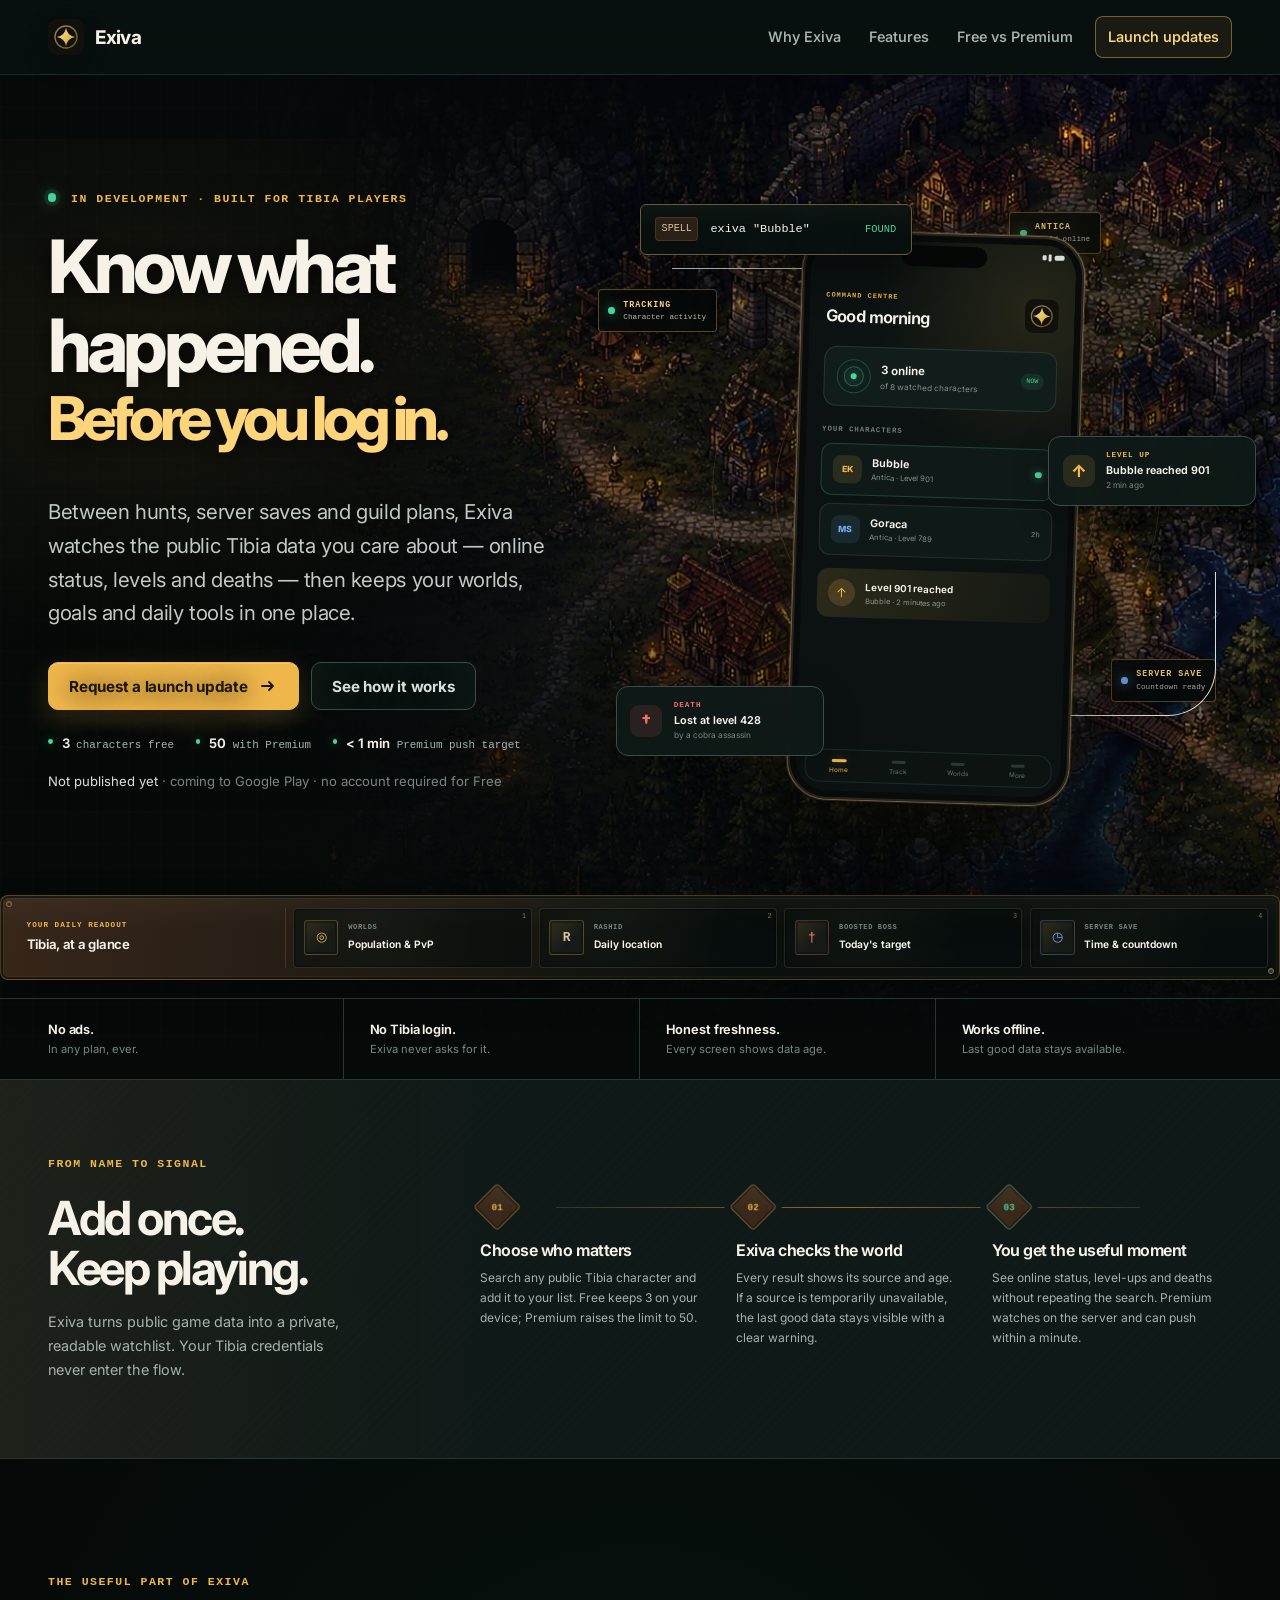
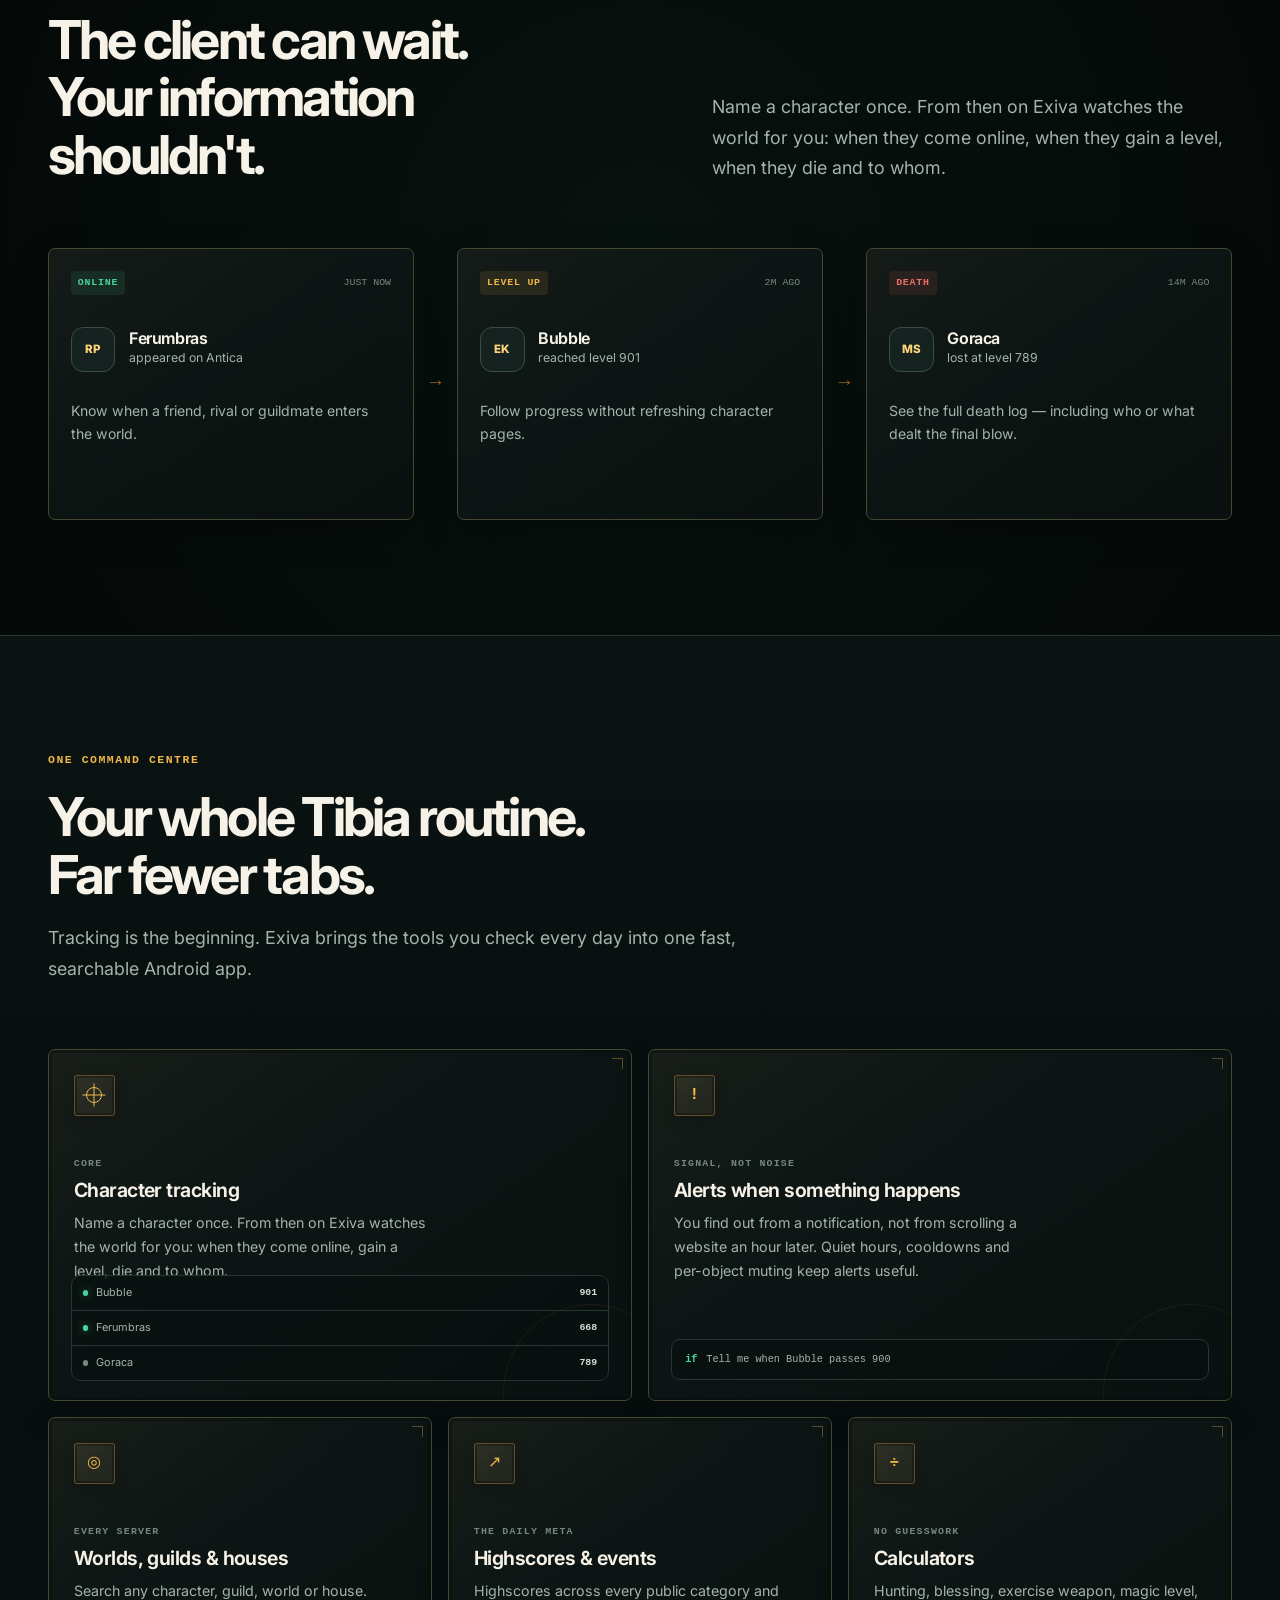
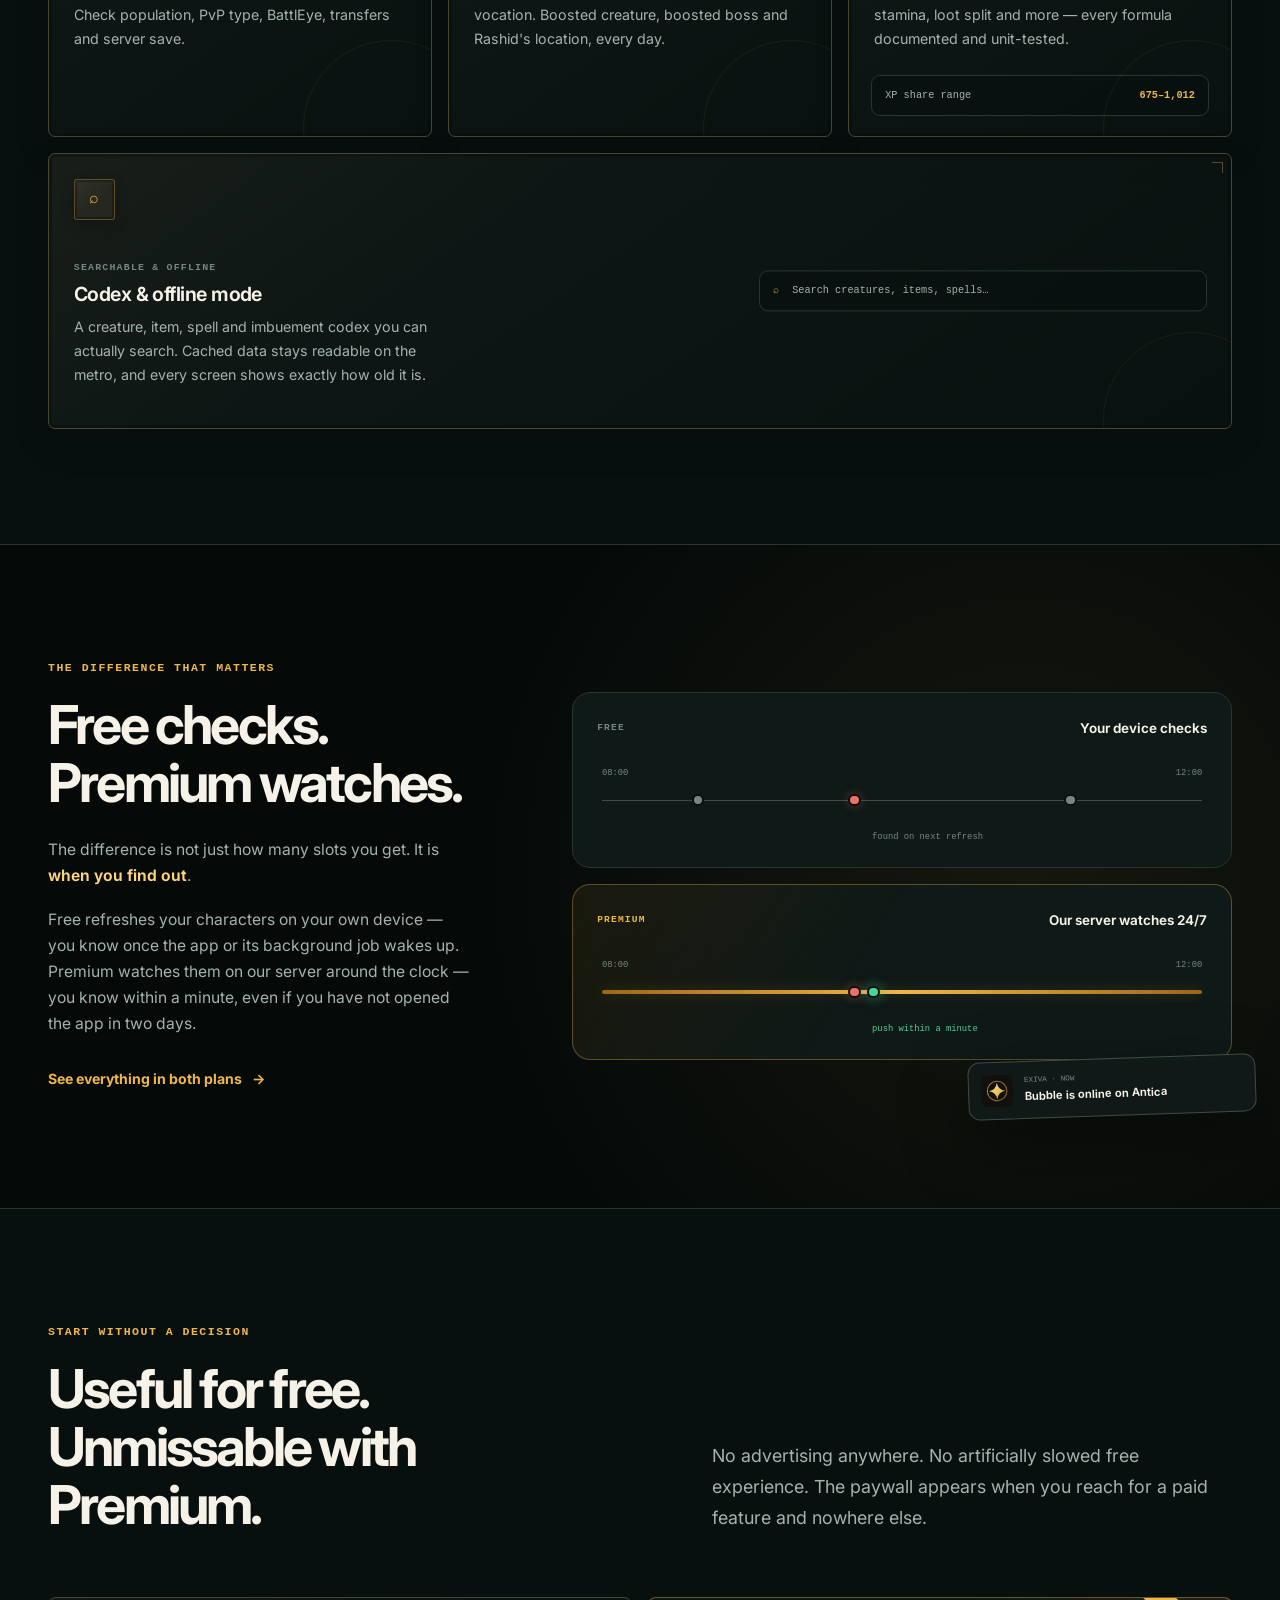
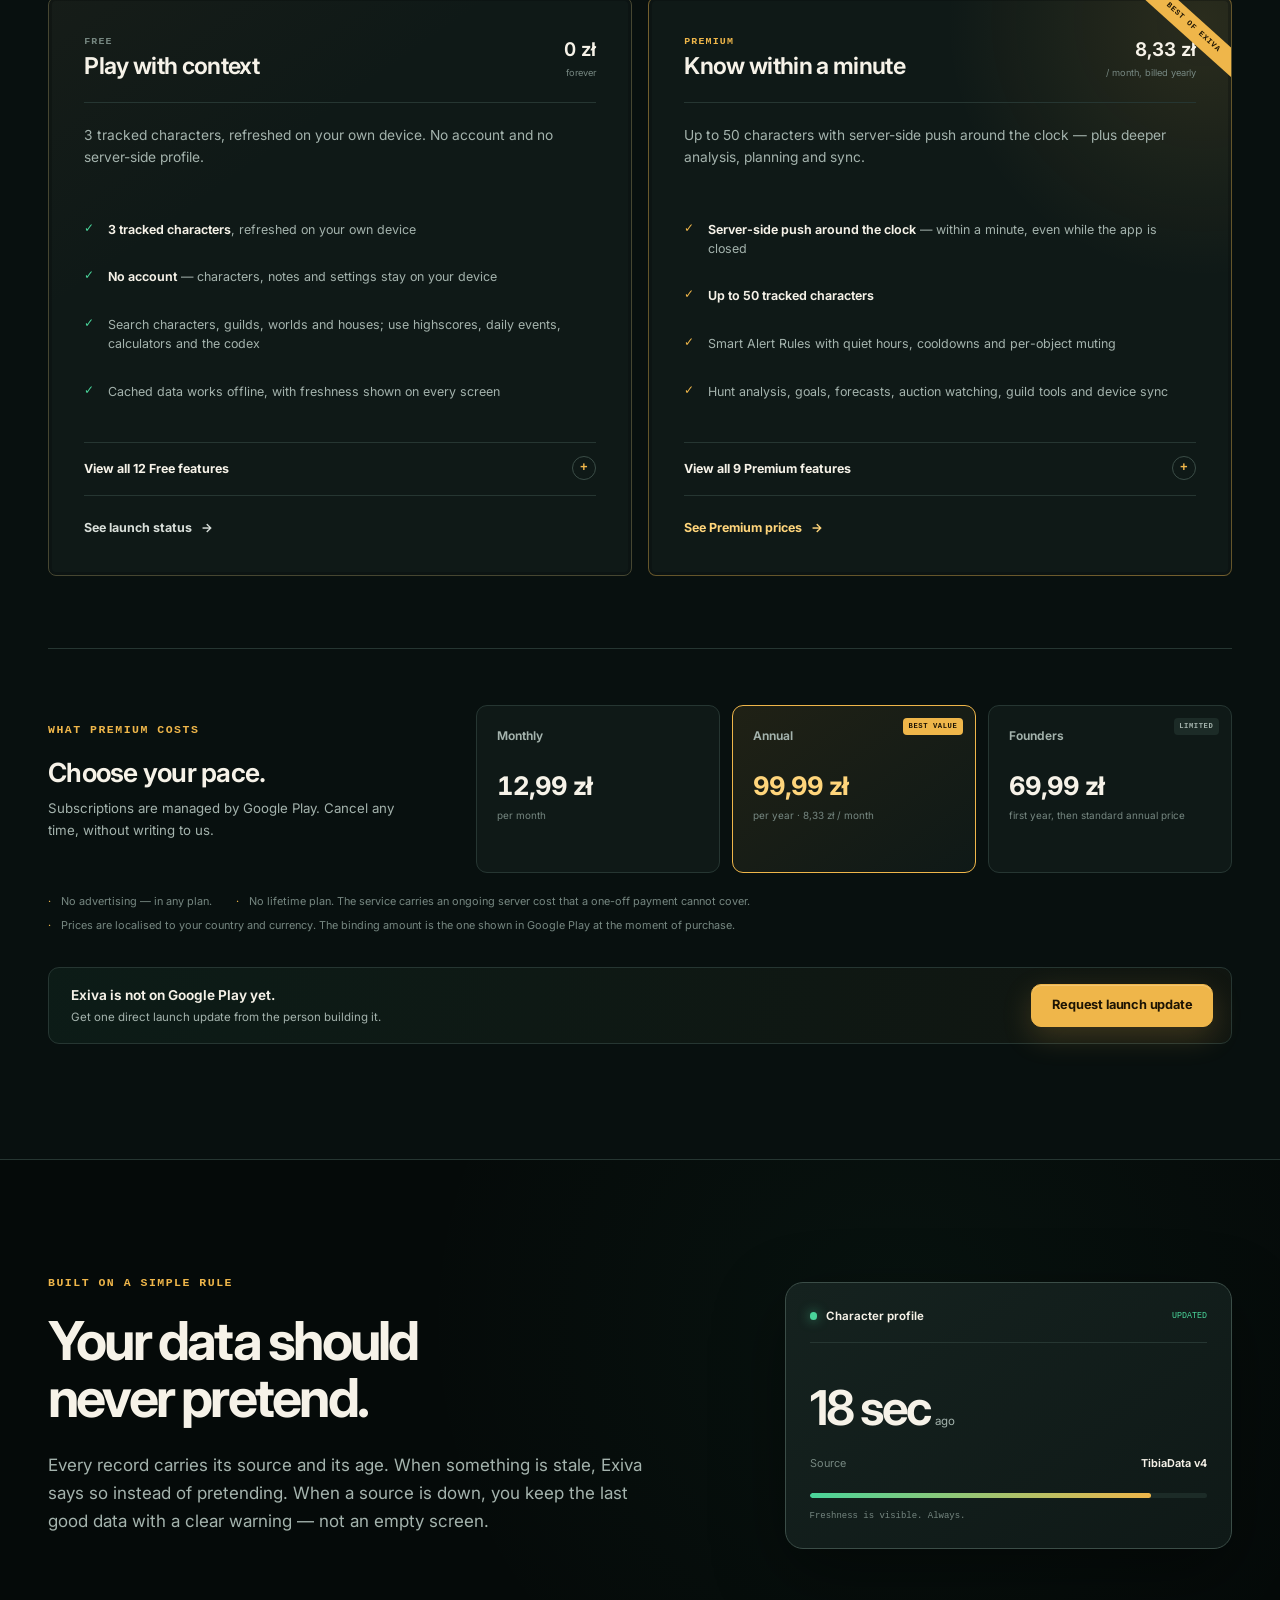
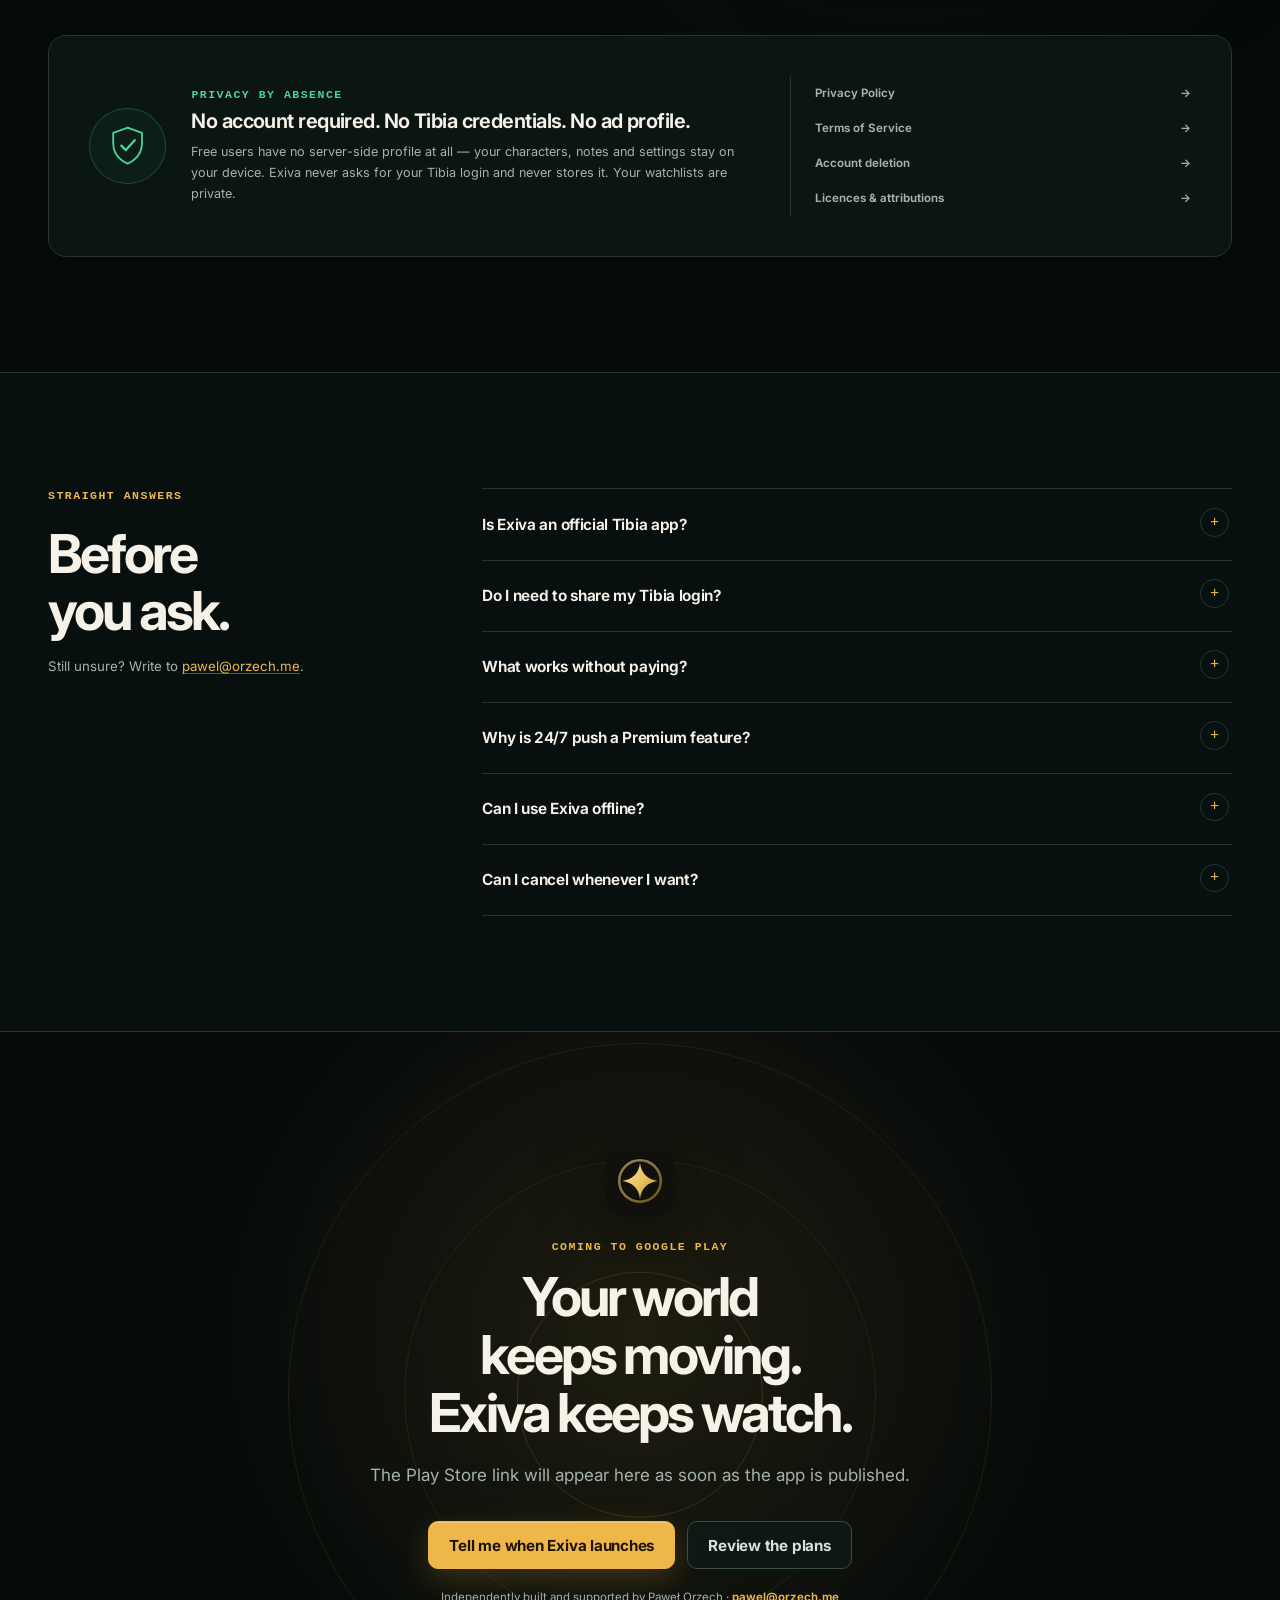
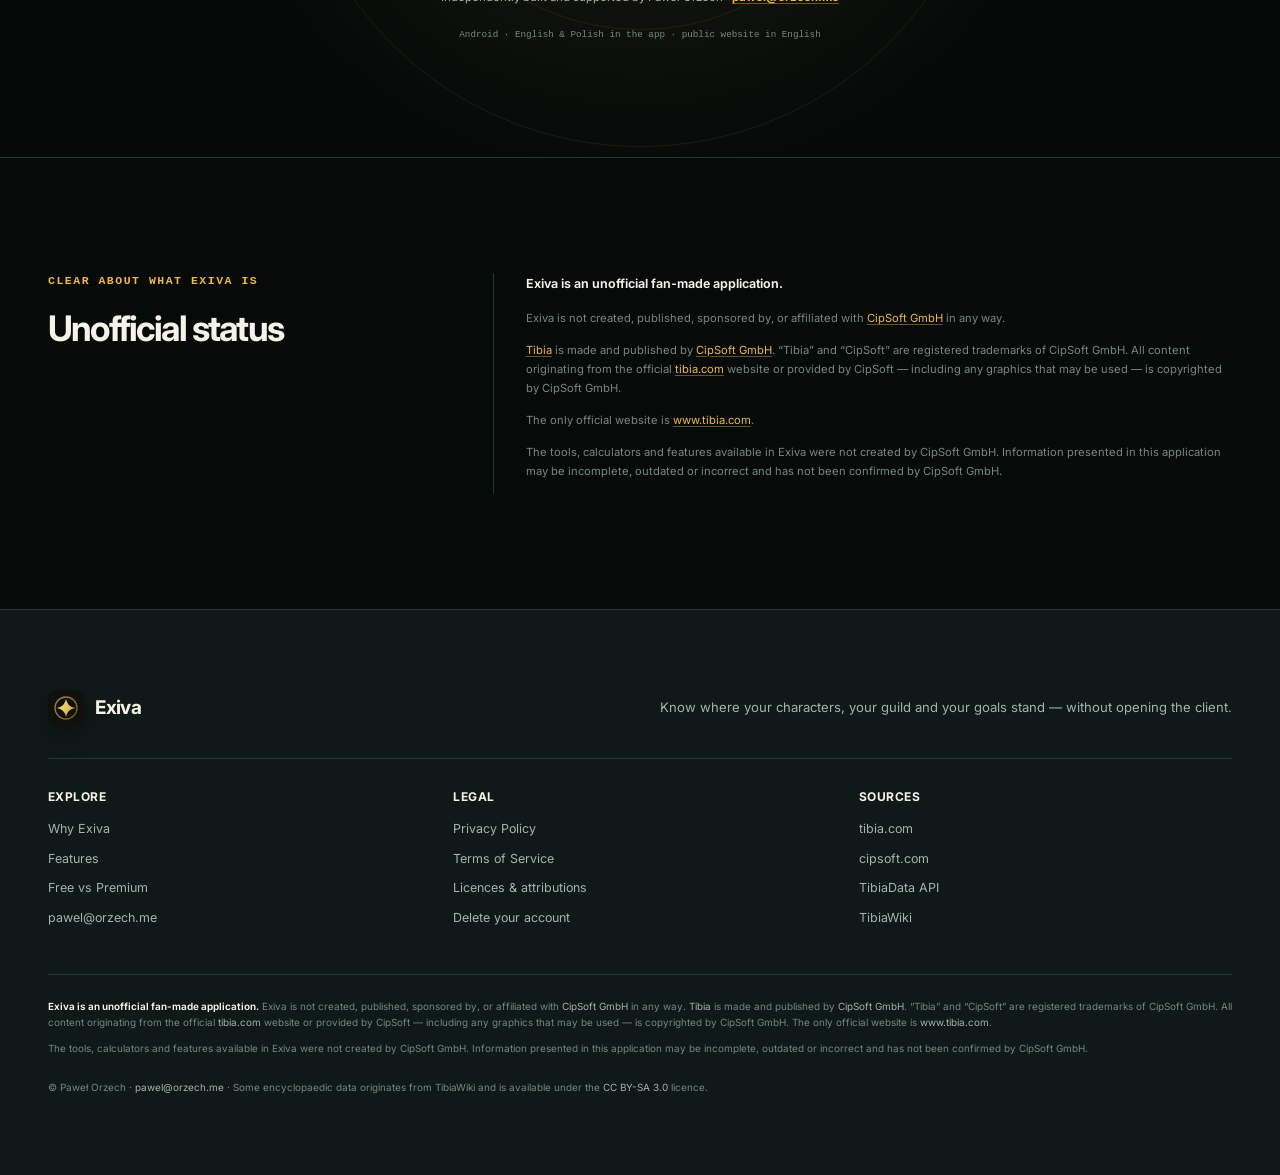
==== commit 7411946e: "feat: rebuild Exiva hero as an original RPG world" ====
--- a/index.html
+++ b/index.html
@@ -11,9 +11,14 @@
 <meta property="og:description" content="The unofficial Android companion that watches your Tibia world and tells you when something changes.">
 <meta property="og:type" content="website">
 <meta property="og:url" content="https://pawelorzech.github.io/exiva-site/">
-<meta name="twitter:card" content="summary">
+<meta property="og:image" content="https://pawelorzech.github.io/exiva-site/assets/exiva-world-hero.webp">
+<meta property="og:image:width" content="1672">
+<meta property="og:image:height" content="941">
+<meta property="og:image:alt" content="An original pixel-art fantasy town at night with the Exiva app interface">
+<meta name="twitter:card" content="summary_large_image">
 <link rel="canonical" href="https://pawelorzech.github.io/exiva-site/">
 <link rel="icon" href="favicon.svg" type="image/svg+xml">
+<link rel="preload" href="assets/exiva-world-hero.webp" as="image" type="image/webp" fetchpriority="high">
 <link rel="preconnect" href="https://fonts.googleapis.com">
 <link rel="preconnect" href="https://fonts.gstatic.com" crossorigin>
 <link rel="stylesheet" href="https://fonts.googleapis.com/css2?family=Inter:wght@400..800&amp;display=swap">
@@ -39,15 +44,10 @@
 
 <main id="main">
   <section class="hero" aria-labelledby="hero-title">
-    <div class="hero-grid" aria-hidden="true"></div>
-    <div class="hero-map" aria-hidden="true">
-      <span class="map-room room-one"></span>
-      <span class="map-room room-two"></span>
-      <span class="map-room room-three"></span>
-      <span class="map-route route-one"></span>
-      <span class="map-route route-two"></span>
-      <span class="map-marker marker-start"></span>
-      <span class="map-marker marker-target"></span>
+    <div class="hero-world" aria-hidden="true">
+      <span class="world-readout world-readout-cave"><i></i><b>TRACKING</b><small>Character activity</small></span>
+      <span class="world-readout world-readout-town"><i></i><b>ANTICA</b><small>World online</small></span>
+      <span class="world-readout world-readout-save"><i></i><b>SERVER SAVE</b><small>Countdown ready</small></span>
     </div>
     <div class="wrap hero-inner">
       <div class="hero-copy">
--- a/styles.css
+++ b/styles.css
@@ -1,6 +1,6 @@
 /* ==========================================================================
    Exiva public site
-   Product direction: a quiet command centre, not a fantasy costume.
+   Product direction: a modern command centre inside an original RPG world.
    ========================================================================== */
 
 :root {
@@ -348,32 +348,94 @@
   position: relative;
   overflow: hidden;
   border-bottom: 1px solid var(--border);
-}
-
-.hero-grid {
+  background: #050908;
+}
+
+.hero-world {
+  position: absolute;
+  inset: 0 0 auto;
+  height: min(62rem, 76vw);
+  min-height: 47rem;
+  background-image: url("assets/exiva-world-hero.webp");
+  background-position: center top;
+  background-repeat: no-repeat;
+  background-size: cover;
+  pointer-events: none;
+}
+
+.hero-world::before {
+  content: "";
   position: absolute;
   inset: 0;
-  opacity: .5;
+  background:
+    linear-gradient(90deg, rgba(5, 9, 8, .98) 0%, rgba(5, 9, 8, .9) 24%, rgba(5, 9, 8, .38) 48%, rgba(5, 9, 8, .08) 72%),
+    linear-gradient(180deg, rgba(5, 9, 8, .08) 52%, #050908 100%);
+}
+
+.hero-world::after {
+  content: "";
+  position: absolute;
+  inset: 0;
+  opacity: .2;
   background-image:
-    linear-gradient(rgba(216, 197, 154, .032) 1px, transparent 1px),
-    linear-gradient(90deg, rgba(216, 197, 154, .032) 1px, transparent 1px),
-    linear-gradient(rgba(255, 255, 255, .012) 1px, transparent 1px),
-    linear-gradient(90deg, rgba(255, 255, 255, .012) 1px, transparent 1px);
-  background-size: 64px 64px, 64px 64px, 16px 16px, 16px 16px;
-  -webkit-mask-image: linear-gradient(to bottom, #000, transparent 86%);
-  mask-image: linear-gradient(to bottom, #000, transparent 86%);
-  pointer-events: none;
-}
+    linear-gradient(rgba(216, 197, 154, .08) 1px, transparent 1px),
+    linear-gradient(90deg, rgba(216, 197, 154, .08) 1px, transparent 1px);
+  background-size: 32px 32px;
+  -webkit-mask-image: linear-gradient(90deg, #000, transparent 72%);
+  mask-image: linear-gradient(90deg, #000, transparent 72%);
+}
+
+.world-readout {
+  position: absolute;
+  z-index: 2;
+  display: grid;
+  grid-template-columns: .5rem auto;
+  align-items: center;
+  gap: 0 .45rem;
+  padding: .45rem .6rem;
+  border: 1px solid rgba(239, 182, 74, .36);
+  border-radius: 4px;
+  background: rgba(5, 9, 8, .78);
+  box-shadow: 0 9px 24px rgba(0, 0, 0, .38);
+  font-family: var(--font-mono);
+  -webkit-backdrop-filter: blur(6px);
+  backdrop-filter: blur(6px);
+}
+
+.world-readout i {
+  grid-row: 1 / 3;
+  width: .42rem;
+  height: .42rem;
+  border-radius: 50%;
+  background: var(--green);
+  box-shadow: 0 0 12px rgba(73, 212, 154, .7);
+}
+
+.world-readout b {
+  color: var(--gold-bright);
+  font-size: .52rem;
+  letter-spacing: .12em;
+}
+
+.world-readout small {
+  color: #b9b8aa;
+  font-size: .48rem;
+}
+
+.world-readout-cave { top: 22%; right: 44%; }
+.world-readout-town { top: 14%; right: 14%; }
+.world-readout-save { top: 60%; right: 5%; }
+.world-readout-save i { background: var(--mana); box-shadow: 0 0 12px rgba(114, 174, 248, .7); }
 
 .hero::before {
   content: "";
   position: absolute;
-  top: -22rem;
-  right: -10rem;
-  width: 56rem;
-  height: 56rem;
-  border-radius: 50%;
-  background: radial-gradient(circle, rgba(239, 182, 74, .12), rgba(105, 69, 38, .05) 42%, transparent 70%);
+  top: 4rem;
+  left: 0;
+  z-index: 1;
+  width: 45%;
+  height: 34rem;
+  background: radial-gradient(ellipse at 25% 40%, rgba(239, 182, 74, .08), transparent 68%);
   pointer-events: none;
 }
 
@@ -471,15 +533,21 @@
 
 .hero-inner {
   position: relative;
+  z-index: 3;
   display: grid;
   grid-template-columns: minmax(0, .93fr) minmax(31rem, 1.07fr);
   gap: clamp(2rem, 6vw, 6rem);
   align-items: center;
-  min-height: 44rem;
-  padding-block: clamp(4rem, 8vw, 7.5rem) clamp(3rem, 6vw, 5rem);
-}
-
-.hero-copy { position: relative; z-index: 3; }
+  min-height: 49rem;
+  padding-block: clamp(4rem, 7vw, 6.5rem) clamp(3rem, 6vw, 5rem);
+}
+
+.hero-copy {
+  position: relative;
+  z-index: 3;
+  padding: clamp(1rem, 2vw, 1.8rem) 0;
+  text-shadow: 0 2px 24px rgba(0, 0, 0, .92);
+}
 
 .eyebrow {
   margin: 0 0 1.25rem;
@@ -502,13 +570,18 @@
   box-shadow: 0 0 0 4px rgba(73, 212, 154, .1), 0 0 16px rgba(73, 212, 154, .6);
 }
 
-.hero h1 { max-width: 11ch; }
-.hero h1 span { color: var(--gold-bright); }
+.hero h1 { max-width: none; }
+.hero h1 span {
+  display: block;
+  color: var(--gold-bright);
+  font-size: .82em;
+  white-space: nowrap;
+}
 
 .tagline {
   max-width: 40rem;
   margin-top: 1.5rem;
-  color: var(--muted);
+  color: #c1c9c4;
   font-size: clamp(1.08rem, .98rem + .45vw, 1.28rem);
   line-height: 1.65;
   letter-spacing: -.018em;
@@ -573,15 +646,16 @@
 .product-stage::before {
   content: "";
   position: absolute;
-  inset: 5% -18% -5% 2%;
+  inset: -8% -18% -5% 2%;
   z-index: -2;
-  background: radial-gradient(circle at 56% 47%, rgba(239, 182, 74, .1), transparent 50%);
+  border-radius: 50%;
+  background: radial-gradient(circle at 56% 47%, rgba(5, 9, 8, .58), rgba(5, 9, 8, .14) 42%, transparent 70%);
 }
 
 .cast-line {
   position: absolute;
   z-index: -1;
-  border-color: rgba(239, 182, 74, .15);
+  border-color: rgba(239, 182, 74, .28);
   pointer-events: none;
 }
 
@@ -619,8 +693,8 @@
   border-radius: 6px;
   background:
     linear-gradient(180deg, rgba(216, 197, 154, .035), transparent 46%),
-    rgba(8, 16, 15, .92);
-  box-shadow: var(--shadow-soft);
+    rgba(8, 16, 15, .96);
+  box-shadow: 0 16px 42px rgba(0, 0, 0, .46), 0 0 0 1px rgba(0, 0, 0, .32);
   -webkit-backdrop-filter: blur(10px);
   backdrop-filter: blur(10px);
   font-family: var(--font-mono);
@@ -701,7 +775,8 @@
   background: #080b0a;
   box-shadow:
     0 38px 90px rgba(0, 0, 0, .58),
-    0 0 0 1px rgba(239, 182, 74, .08),
+    0 0 0 1px rgba(239, 182, 74, .2),
+    0 0 80px rgba(239, 182, 74, .1),
     inset 0 0 0 2px #27251f;
   transform: translateX(-50%) rotate(1.8deg);
 }
@@ -979,7 +1054,7 @@
   border-radius: 8px;
   background:
     linear-gradient(180deg, rgba(216, 197, 154, .045), transparent 38%),
-    linear-gradient(100deg, rgba(58, 40, 27, .9), rgba(18, 25, 22, .96) 58%);
+    linear-gradient(100deg, rgba(58, 40, 27, .96), rgba(10, 16, 14, .98) 58%);
   box-shadow:
     inset 0 0 0 2px rgba(8, 16, 15, .72),
     inset 0 0 0 3px rgba(239, 182, 74, .06),
@@ -2005,6 +2080,8 @@
 /* Responsive */
 @media (max-width: 68rem) {
   .hero-inner { grid-template-columns: 1fr 28rem; gap: 2rem; }
+  .hero h1 { max-width: 11ch; }
+  .hero h1 span { font-size: 1em; white-space: normal; }
   .product-stage { transform: scale(.9); transform-origin: center; }
   .tibia-routine { grid-template-columns: 1fr repeat(2, 1fr); }
   .routine-label { grid-row: span 2; }
@@ -2021,6 +2098,19 @@
   .hero h1,
   .tagline { margin-inline: auto; }
   .hero .cta-row { justify-content: center; }
+  .hero-world {
+    height: 76rem;
+    min-height: 0;
+    background-position: 67% top;
+    background-size: auto 55rem;
+  }
+  .hero-world::before {
+    background:
+      linear-gradient(180deg, rgba(5, 9, 8, .88) 0%, rgba(5, 9, 8, .52) 27%, rgba(5, 9, 8, .06) 52%, #050908 100%),
+      linear-gradient(90deg, rgba(5, 9, 8, .5), rgba(5, 9, 8, .04) 50%, rgba(5, 9, 8, .24));
+  }
+  .hero-world::after { display: none; }
+  .world-readout { display: none; }
   .hero-map {
     top: 23rem;
     right: -18rem;
@@ -2074,6 +2164,12 @@
   .landing-nav .nav-cta { margin-left: 0; padding-inline: .65rem; }
   .landing-header .brand .mark { width: 32px; height: 32px; }
   .hero-inner { padding-top: 3.5rem; }
+  .hero-copy {
+    margin-inline: -.35rem;
+    padding: 1.1rem .35rem 1.5rem;
+    border-radius: 18px;
+    background: radial-gradient(ellipse at center, rgba(5, 9, 8, .78), rgba(5, 9, 8, .3) 68%, transparent);
+  }
   .hero h1 { max-width: 10ch; font-size: clamp(2.6rem, 12.5vw, 4rem); }
   .tagline { font-size: 1rem; }
   .hero .btn { width: 100%; }
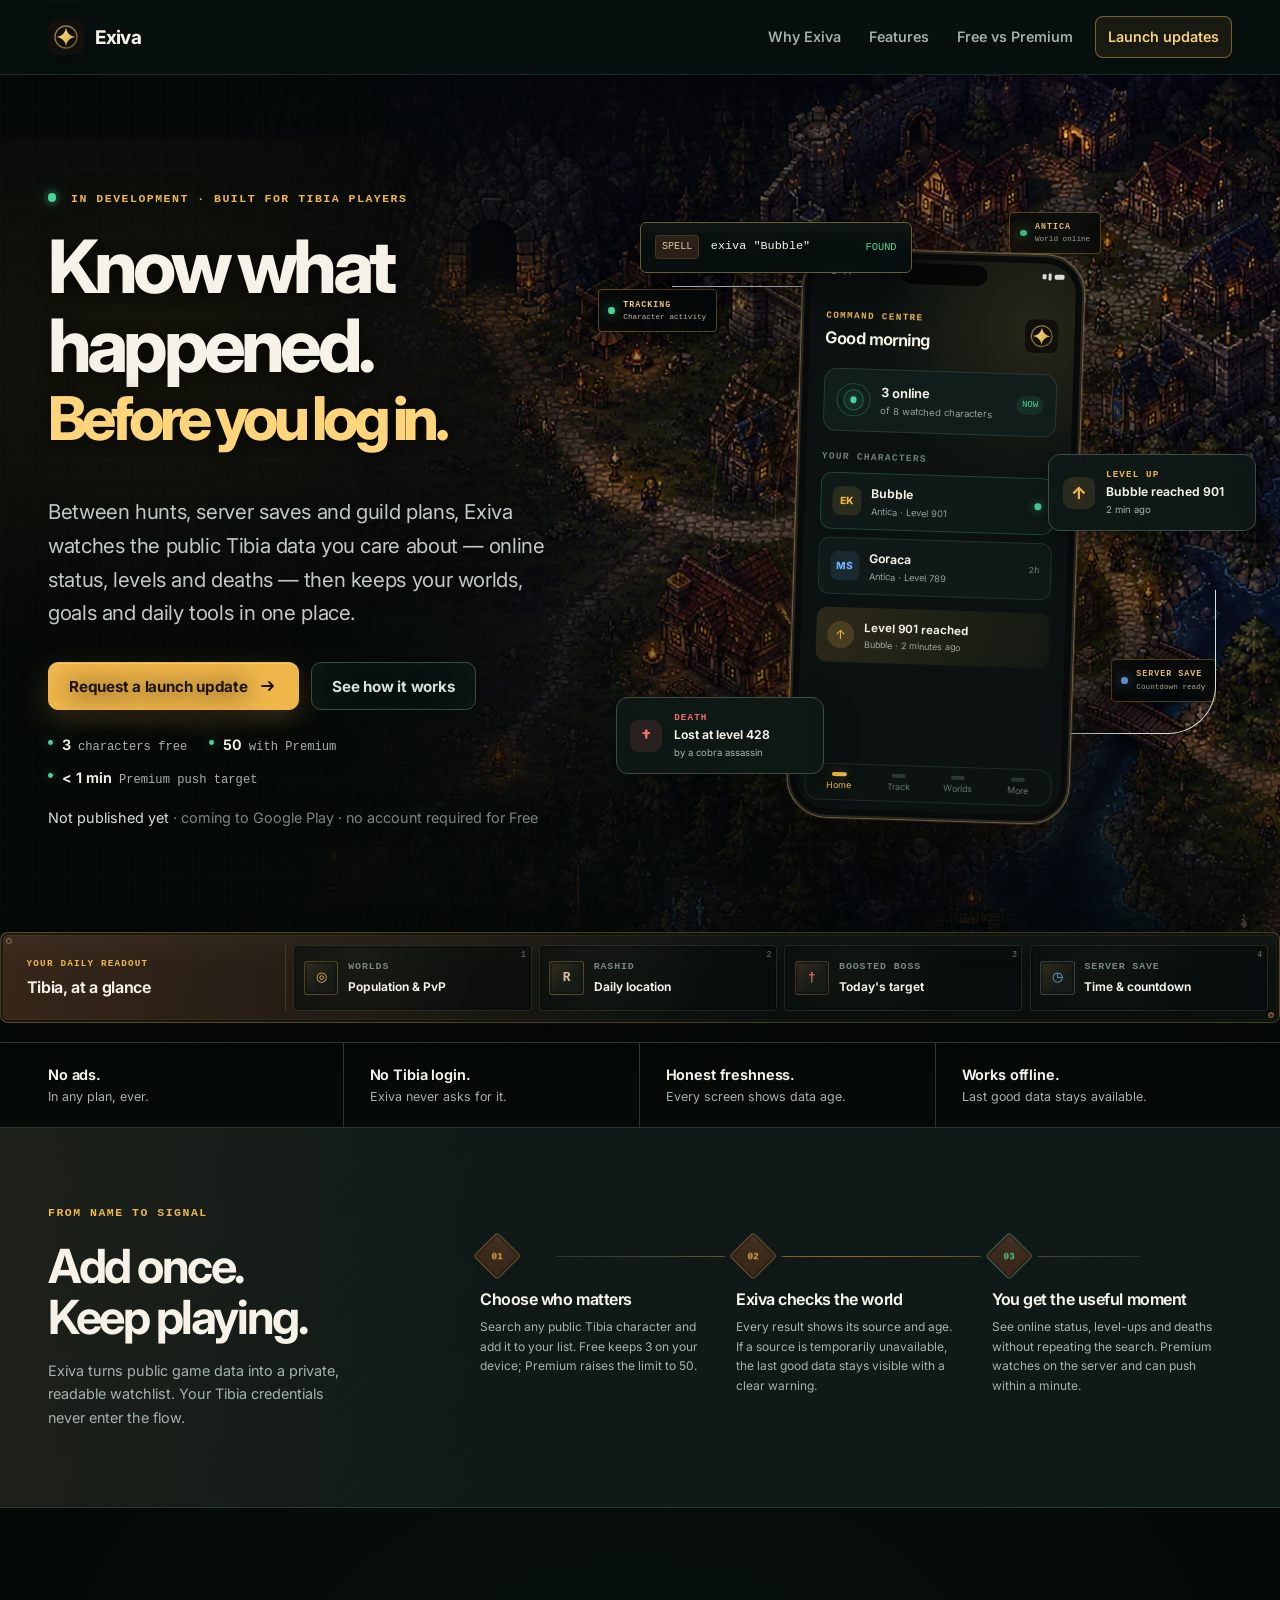
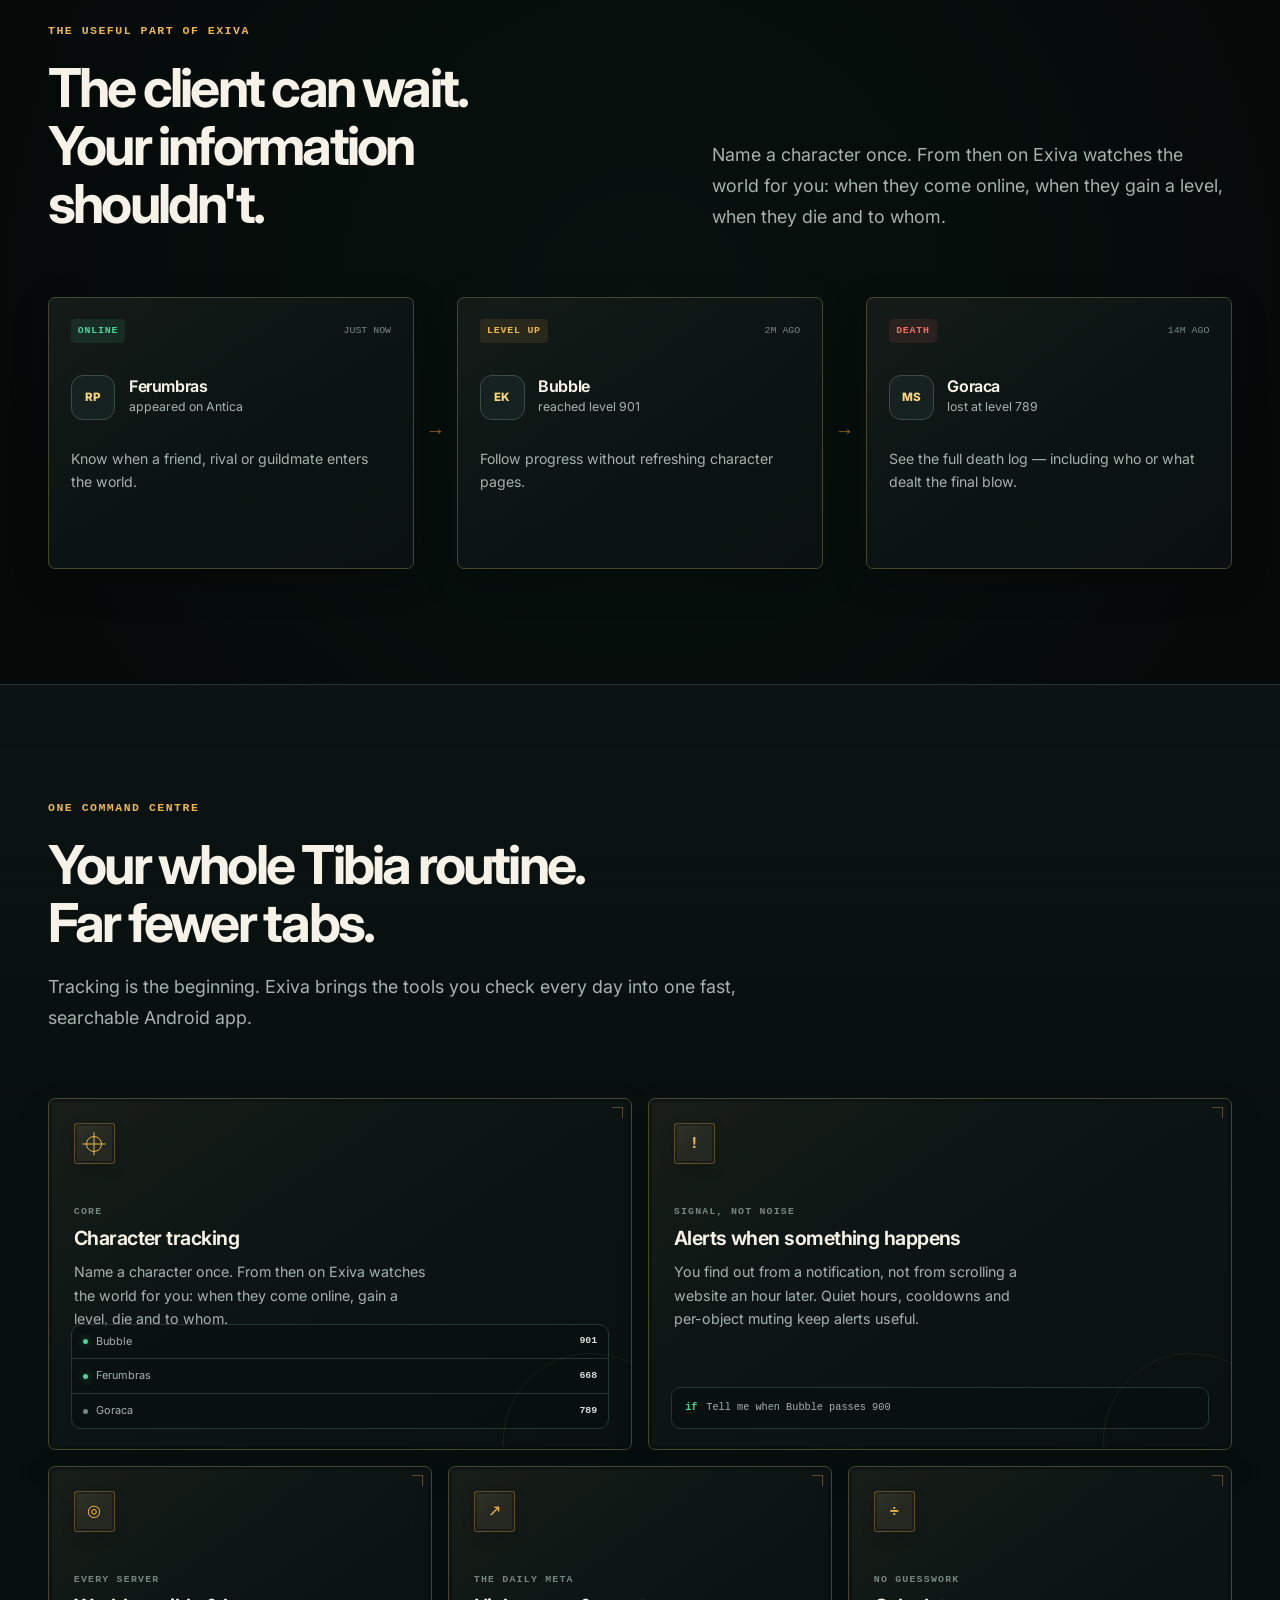
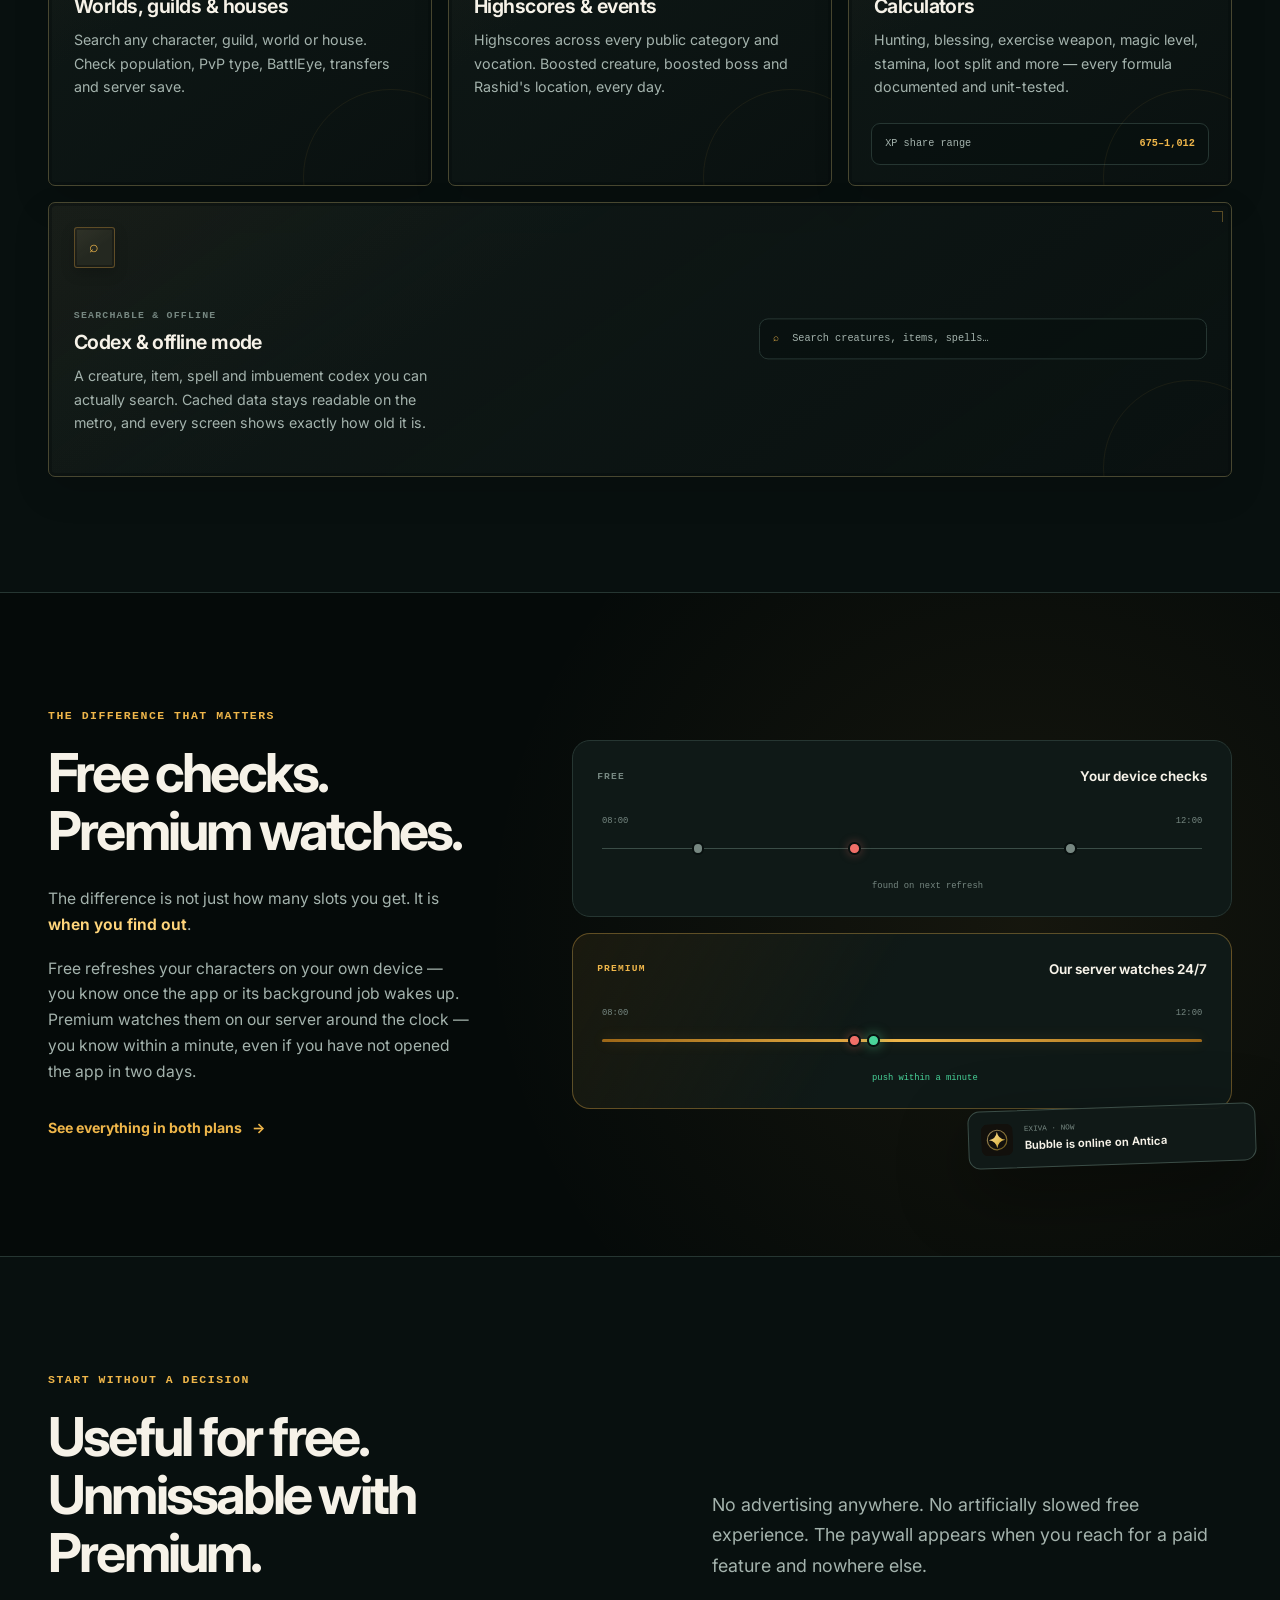
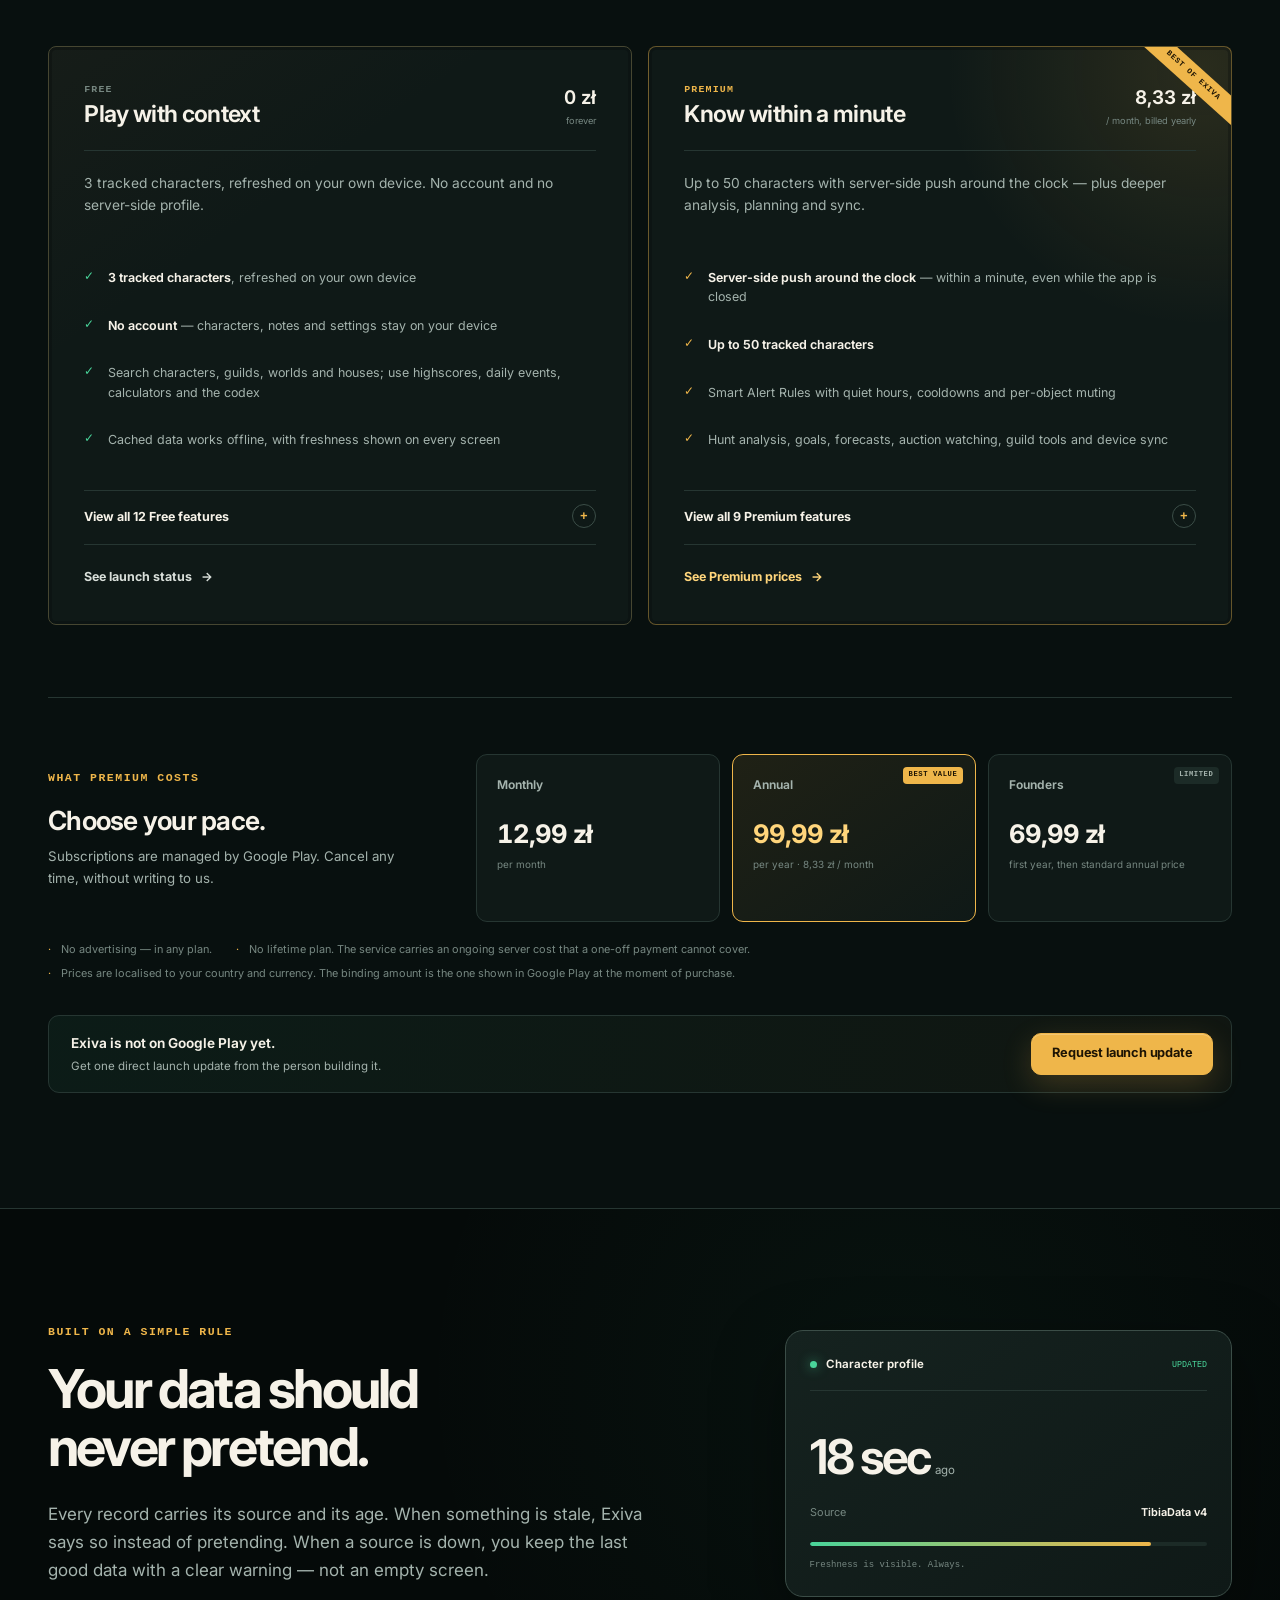
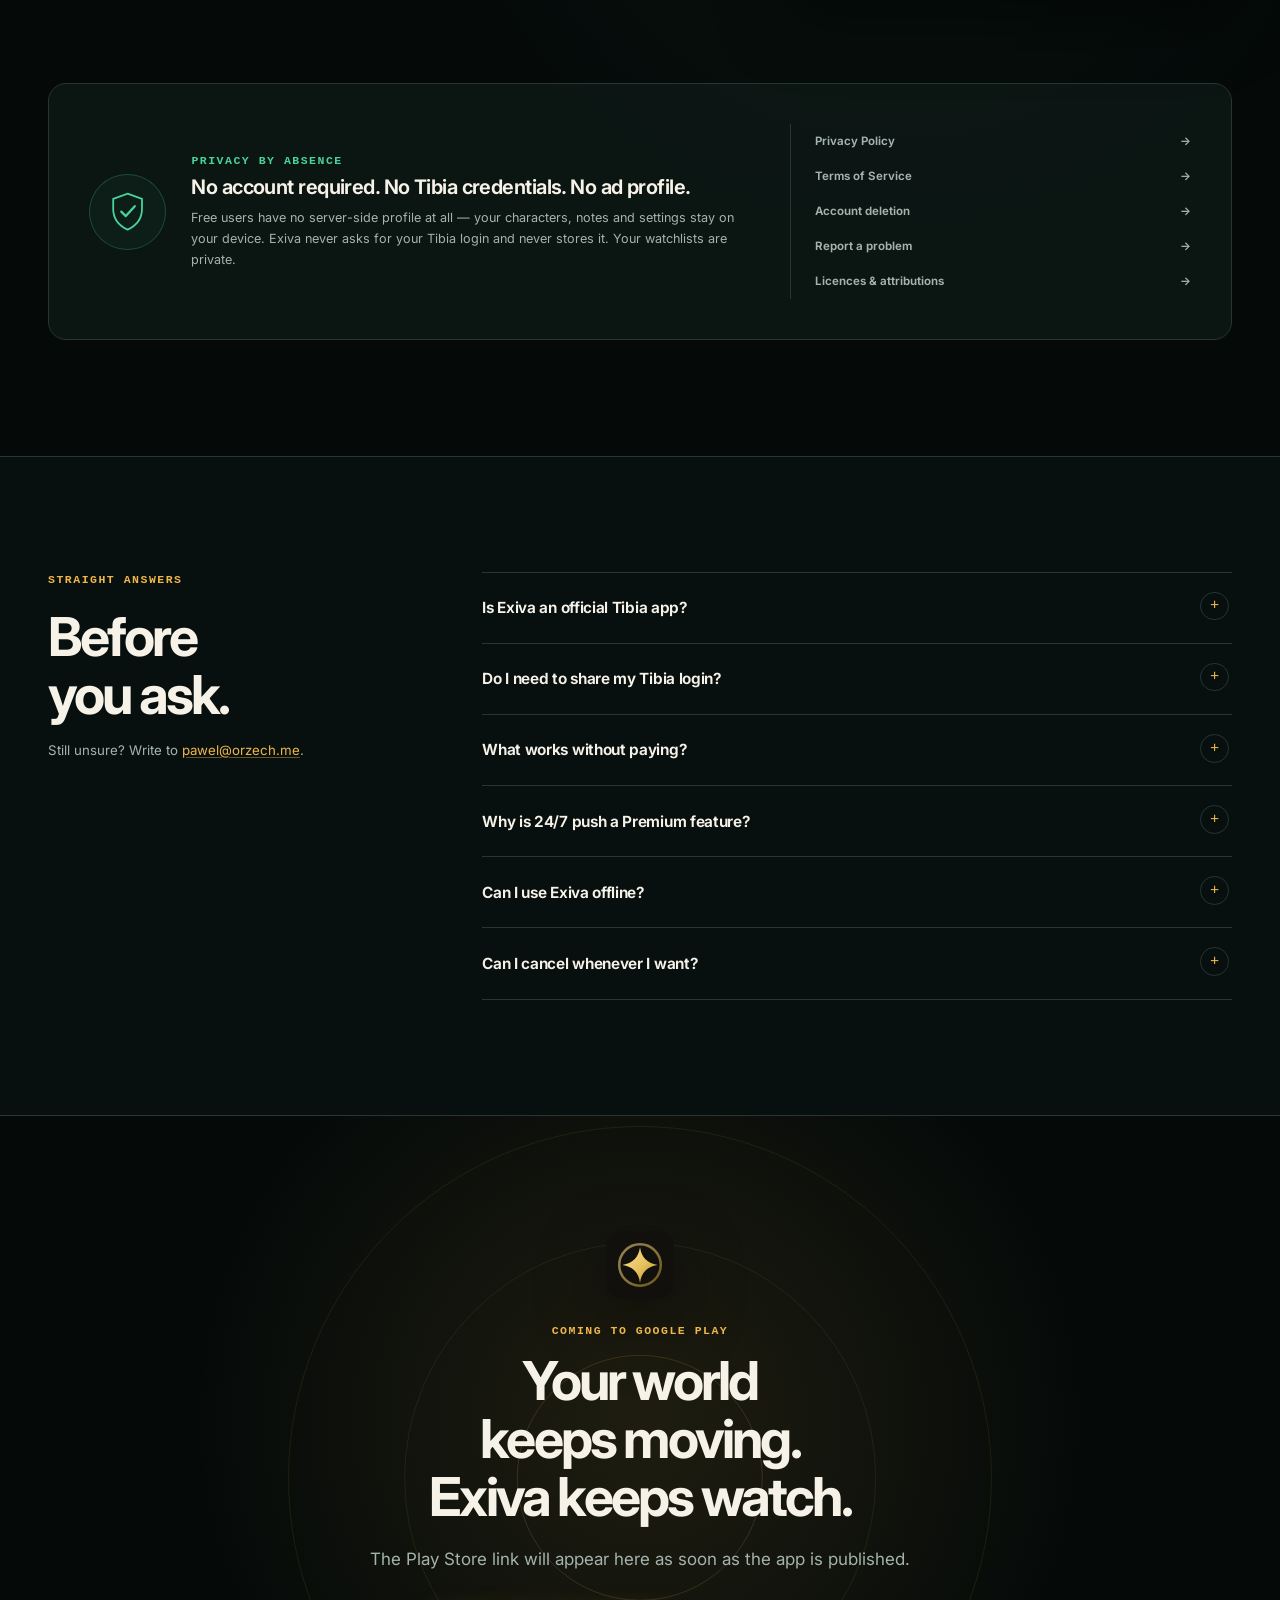
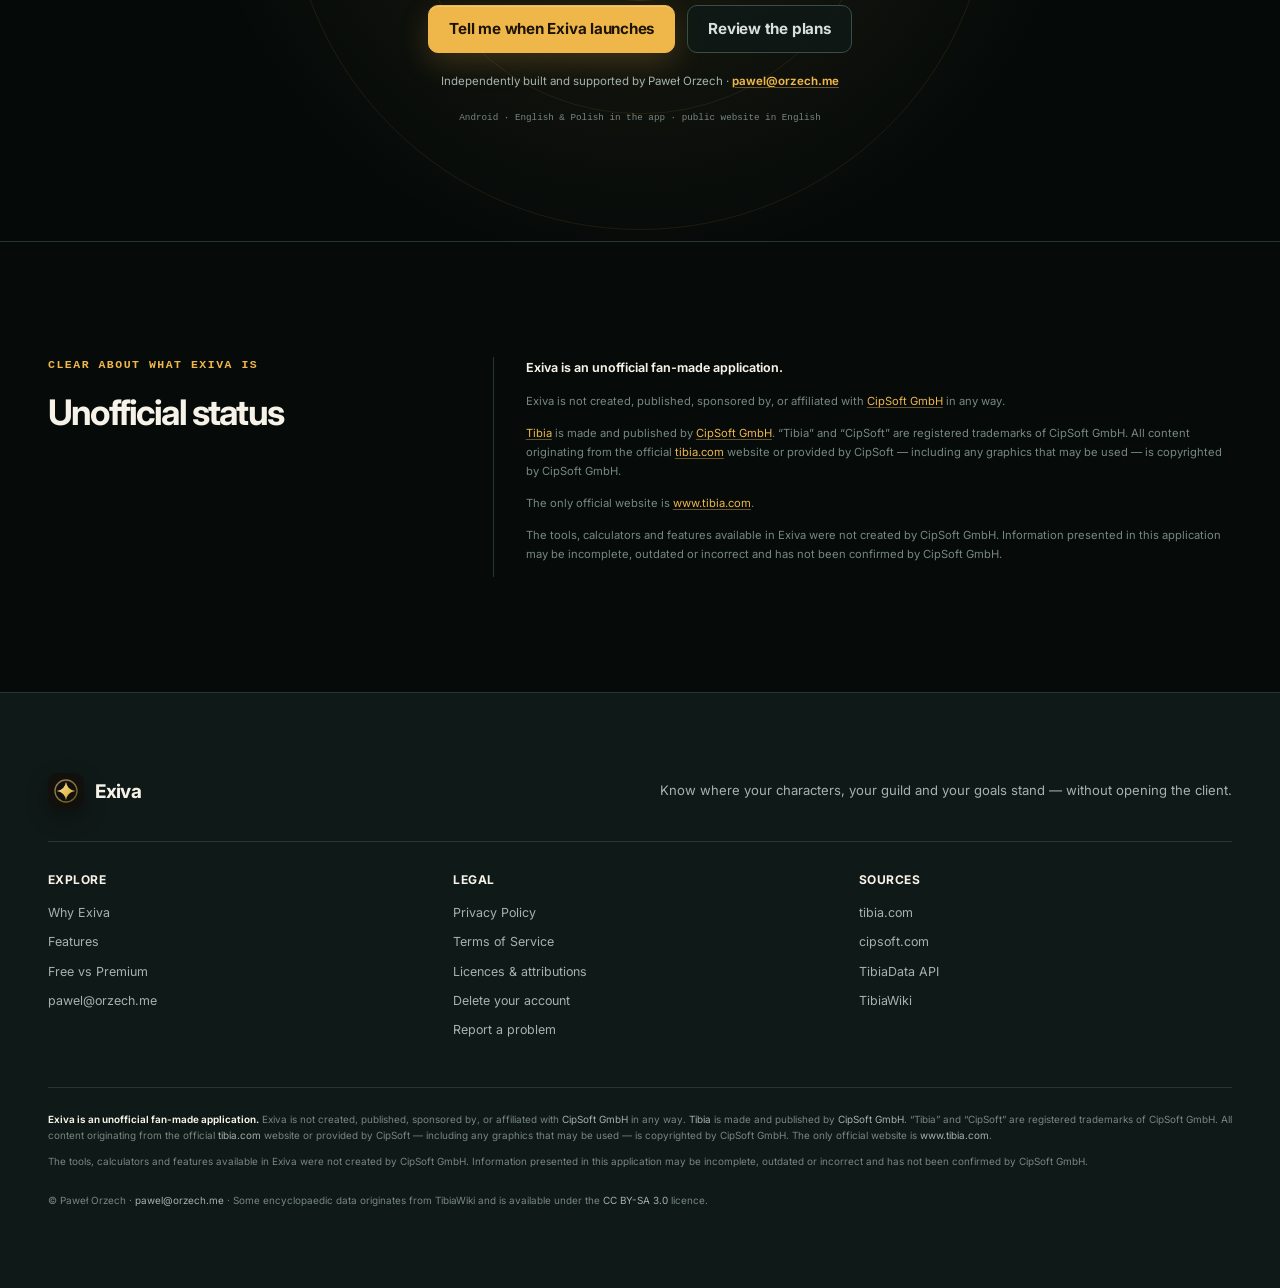
==== commit 864a4800: "Publish accurate legal and support pages" ====
--- a/index.html
+++ b/index.html
@@ -477,6 +477,7 @@
           <a href="privacy.html">Privacy Policy <span>→</span></a>
           <a href="terms.html">Terms of Service <span>→</span></a>
           <a href="delete-account.html">Account deletion <span>→</span></a>
+          <a href="report.html">Report a problem <span>→</span></a>
           <a href="licenses.html">Licences &amp; attributions <span>→</span></a>
         </div>
       </div>
@@ -577,6 +578,7 @@
           <li><a href="terms.html">Terms of Service</a></li>
           <li><a href="licenses.html">Licences &amp; attributions</a></li>
           <li><a href="delete-account.html">Delete your account</a></li>
+          <li><a href="report.html">Report a problem</a></li>
         </ul>
       </div>
       <div>
--- a/styles.css
+++ b/styles.css
@@ -598,7 +598,7 @@
 .launch-note {
   margin: 1rem 0 0;
   color: var(--faint);
-  font-size: .82rem;
+  font-size: .9rem;
 }
 
 .launch-note span { color: var(--text); }
@@ -615,7 +615,7 @@
   padding-left: .85rem;
   color: var(--muted);
   font-family: var(--font-mono);
-  font-size: .68rem;
+  font-size: .76rem;
 }
 
 .hero-facts span::before {
@@ -633,7 +633,7 @@
 .hero-facts strong {
   color: var(--text-strong);
   font-family: var(--font-body);
-  font-size: .82rem;
+  font-size: .9rem;
 }
 
 /* Hero product preview */
@@ -802,7 +802,7 @@
   justify-content: space-between;
   padding: .28rem .5rem;
   color: #d9dedb;
-  font-size: .54rem;
+  font-size: .62rem;
   font-weight: 700;
 }
 
@@ -835,7 +835,7 @@
   margin-bottom: .1rem;
   color: var(--gold);
   font-family: var(--font-mono);
-  font-size: .43rem;
+  font-size: .58rem;
   font-weight: 700;
   letter-spacing: .15em;
 }
@@ -853,8 +853,8 @@
 
 .world-signal strong,
 .world-signal small { display: block; }
-.world-signal strong { font-size: .72rem; }
-.world-signal small { color: #7f918a; font-size: .51rem; }
+.world-signal strong { font-size: .8rem; }
+.world-signal small { color: #91a19b; font-size: .6rem; }
 
 .signal-orbit {
   position: relative;
@@ -889,7 +889,7 @@
   background: rgba(73, 212, 154, .1);
   color: var(--green);
   font-family: var(--font-mono);
-  font-size: .42rem;
+  font-size: .56rem;
   text-transform: uppercase;
 }
 
@@ -897,7 +897,7 @@
   margin: 1.1rem 0 .45rem;
   color: #6e7d78;
   font-family: var(--font-mono);
-  font-size: .46rem;
+  font-size: .6rem;
   font-weight: 700;
   letter-spacing: .13em;
 }
@@ -922,14 +922,14 @@
   border-radius: 8px;
   background: rgba(239, 182, 74, .12);
   color: var(--gold);
-  font-size: .54rem;
+  font-size: .63rem;
   font-weight: 800;
 }
 .vocation.is-mage { background: rgba(114, 174, 248, .11); color: var(--mana); }
 .character-copy strong,
 .character-copy small { display: block; }
-.character-copy strong { font-size: .67rem; }
-.character-copy small { color: #7f918a; font-size: .48rem; }
+.character-copy strong { font-size: .76rem; }
+.character-copy small { color: #91a19b; font-size: .58rem; }
 .online-dot {
   width: .42rem;
   height: .42rem;
@@ -942,7 +942,7 @@
   margin-left: auto;
   color: #74847e;
   font-family: var(--font-mono);
-  font-size: .48rem;
+  font-size: .56rem;
 }
 
 .event-preview {
@@ -956,8 +956,8 @@
 }
 .event-preview strong,
 .event-preview small { display: block; }
-.event-preview strong { font-size: .61rem; }
-.event-preview small { color: #8c938b; font-size: .47rem; }
+.event-preview strong { font-size: .72rem; }
+.event-preview small { color: #9da39c; font-size: .56rem; }
 .event-icon {
   display: grid;
   place-items: center;
@@ -986,7 +986,7 @@
   place-items: center;
   gap: .16rem;
   color: #62726d;
-  font-size: .4rem;
+  font-size: .56rem;
 }
 .phone-nav i {
   display: block;
@@ -1027,9 +1027,9 @@
 .floating-alert small,
 .floating-alert strong,
 .floating-alert div > span { display: block; }
-.floating-alert small { color: var(--gold); font-family: var(--font-mono); font-size: .48rem; font-weight: 700; letter-spacing: .12em; }
-.floating-alert strong { font-size: .67rem; }
-.floating-alert div > span { color: var(--faint); font-size: .52rem; }
+.floating-alert small { color: var(--gold); font-family: var(--font-mono); font-size: .58rem; font-weight: 700; letter-spacing: .12em; }
+.floating-alert strong { font-size: .76rem; }
+.floating-alert div > span { color: var(--muted); font-size: .6rem; }
 .level-alert { top: 14.5rem; right: -1.5rem; }
 .death-alert { bottom: 1.5rem; left: -1.5rem; }
 .death-alert .alert-icon { background: rgba(240, 111, 104, .12); color: var(--ruby); }
@@ -1086,14 +1086,14 @@
 .routine-label span {
   color: var(--gold);
   font-family: var(--font-mono);
-  font-size: .48rem;
+  font-size: .58rem;
   font-weight: 800;
   letter-spacing: .13em;
 }
 
 .routine-label strong {
   margin-top: .16rem;
-  font-size: .82rem;
+  font-size: 1rem;
   letter-spacing: -.02em;
 }
 
@@ -1119,7 +1119,7 @@
   right: .28rem;
   color: #7f735d;
   font-family: var(--font-mono);
-  font-size: .42rem;
+  font-size: .52rem;
 }
 
 .slot-glyph {
@@ -1147,11 +1147,11 @@
 .routine-slot small {
   color: var(--faint);
   font-family: var(--font-mono);
-  font-size: .44rem;
+  font-size: .62rem;
   font-weight: 700;
   letter-spacing: .09em;
 }
-.routine-slot strong { margin-top: .14rem; font-size: .64rem; }
+.routine-slot strong { margin-top: .14rem; font-size: .75rem; }
 
 .proof-strip div {
   padding: 1.25rem clamp(.7rem, 2vw, 1.8rem);
@@ -1161,8 +1161,8 @@
 .proof-strip div:last-child { border-right: 0; }
 .proof-strip strong,
 .proof-strip span { display: block; }
-.proof-strip strong { font-size: .8rem; letter-spacing: -.01em; }
-.proof-strip span { color: var(--faint); font-size: .7rem; }
+.proof-strip strong { font-size: .9rem; letter-spacing: -.01em; }
+.proof-strip span { color: var(--muted); font-size: .78rem; }
 
 /* Landing sections */
 .section {
@@ -2174,7 +2174,12 @@
   .tagline { font-size: 1rem; }
   .hero .btn { width: 100%; }
   .hero-facts { justify-content: center; gap: .45rem 1rem; }
-  .product-stage { min-height: 33rem; transform: scale(.86); transform-origin: top center; margin-bottom: -4rem; }
+  .product-stage {
+    min-height: 39rem;
+    margin-bottom: .75rem;
+    transform: none;
+    transform-origin: top center;
+  }
   .spell-command { left: 50%; transform: translateX(-50%); }
   .phone { top: 2.8rem; }
   .level-alert { right: -1rem; top: 15rem; min-width: 11.5rem; }
@@ -2191,17 +2196,19 @@
     border-right: 0;
     border-bottom: 1px solid rgba(143, 106, 45, .32);
   }
+  .routine-label span { font-size: .64rem; }
   .routine-slot {
     grid-template-columns: 1.9rem 1fr;
     min-height: 3.4rem;
     padding: .45rem;
   }
   .slot-glyph { width: 1.9rem; height: 1.9rem; }
-  .routine-slot strong { font-size: .58rem; }
+  .routine-slot small { font-size: .62rem; }
+  .routine-slot strong { font-size: .74rem; }
   .proof-strip { margin-top: 0; }
   .proof-strip div { padding-block: 1rem; }
-  .proof-strip strong { font-size: .72rem; }
-  .proof-strip span { font-size: .62rem; }
+  .proof-strip strong { font-size: .88rem; }
+  .proof-strip span { font-size: .75rem; }
   .section { padding-block: 4.5rem; }
   .orientation-section { padding-block: 3.5rem; }
   .workflow { grid-template-columns: 1fr; gap: 1.3rem; }
